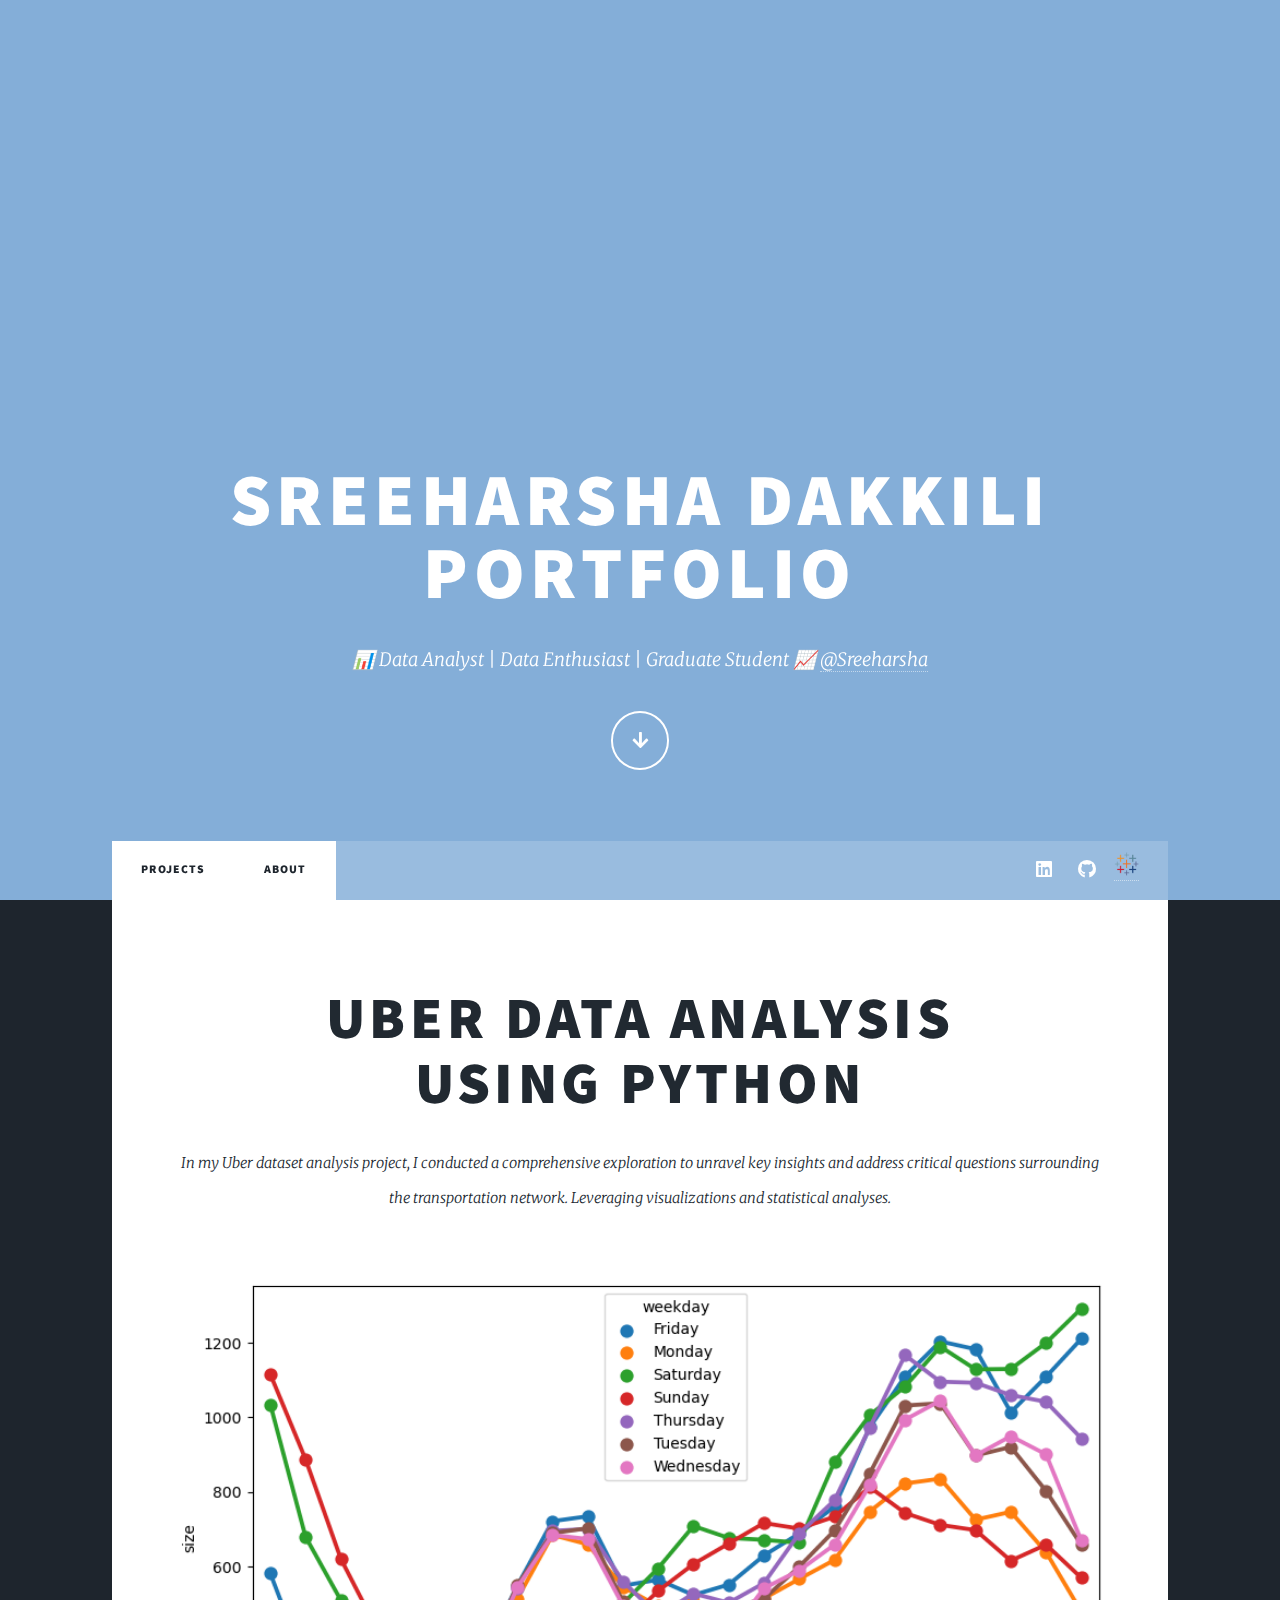
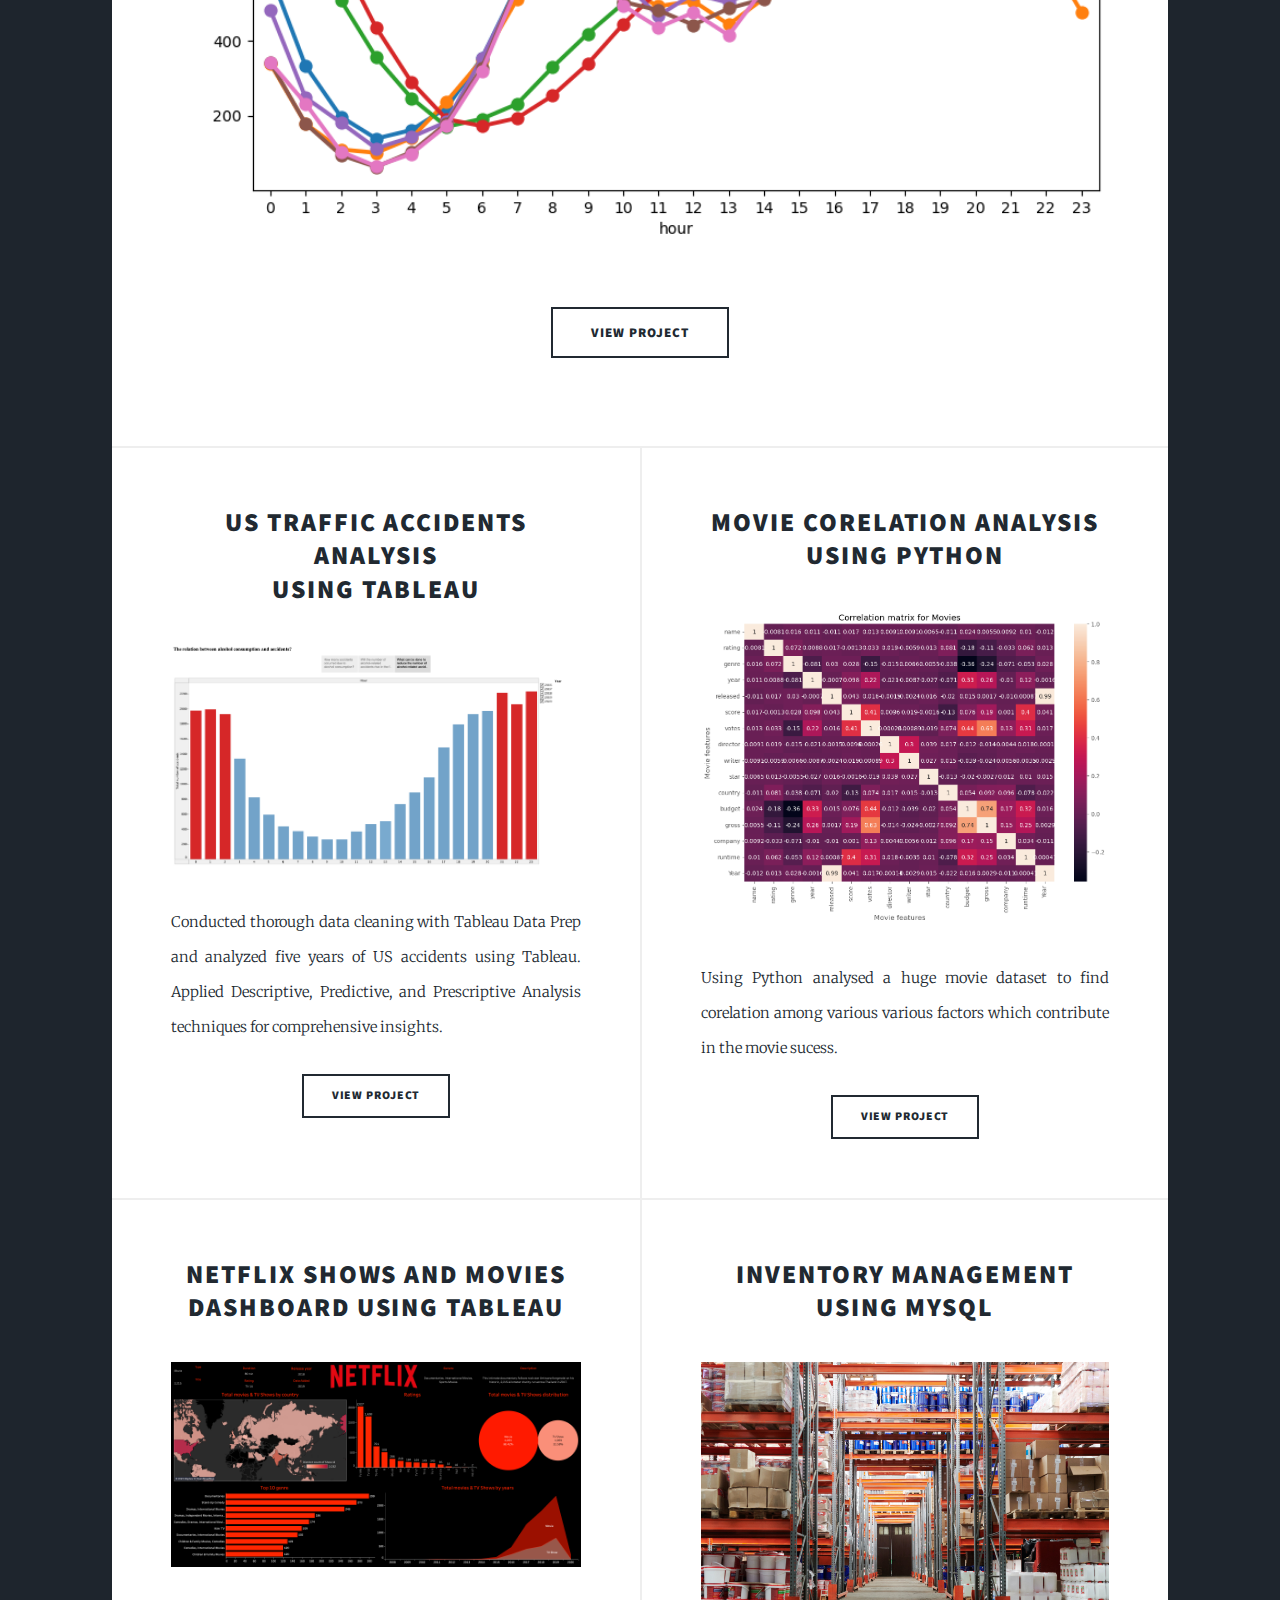
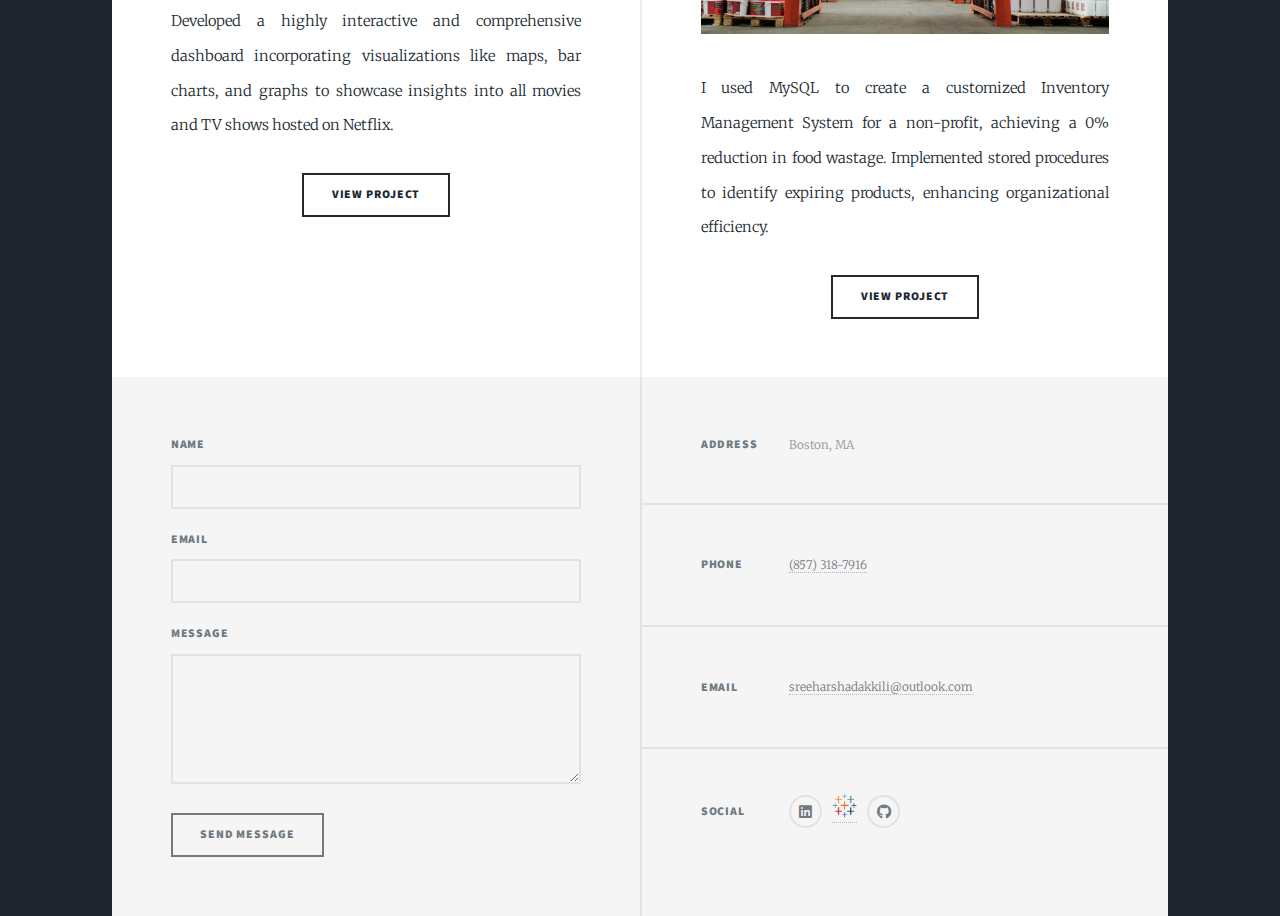
==== index.html @ df28fd1b "index.html" ====
<!DOCTYPE HTML>
<!--
	Massively by HTML5 UP
	html5up.net | @ajlkn
	Free for personal and commercial use under the CCA 3.0 license (html5up.net/license)
-->
<html>
	<head>
		<title>Sreeharsha's Portfolio</title>
		<meta charset="utf-8" />
		<meta name="viewport" content="width=device-width, initial-scale=1, user-scalable=no" />
		<link rel="stylesheet" href="assets/css/main.css" />
		<noscript><link rel="stylesheet" href="assets/css/noscript.css" /></noscript>
	</head>
	<body class="is-preload">

		<!-- Wrapper -->
			<div id="wrapper" class="fade-in" >

				<!-- Intro -->
					<div id="intro">
						<h1>Sreeharsha Dakkili<br />
						Portfolio</h1>
						<p>📊 Data Analyst | Data Enthusiast | Graduate Student 📈 <a href="https://www.linkedin.com/in/sreeharsha-dakkili-6abb77216/" target="_blank">@Sreeharsha</a> 
						
						<ul class="actions">
							<li><a href="#header" class="button icon solid solo fa-arrow-down scrolly">Continue</a></li>
						</ul>
					</div>

				<!-- Header -->
					<header id="header">
						<a href="index.html" class="logo">Sreeharsha</a>
					
					</header>

				<!-- Nav -->
					<nav id="nav">
						<ul class="links">
							<li class="active"><a href="index.html">Projects</a></li>
							<li class="active"><a href="about.html">About</a></li>
						</ul>
						<ul class="icons">
							<li>
								<a href="https://www.linkedin.com/in/sreeharsha-dakkili-6abb77216/" 
								   class="icon brands alt fa-linkedin" 
								   target="_blank">
									<span class="label">linkedin</span>
								</a>
							</li>
									<li><a href="https://github.com/sreeharshadakkili" class="icon brands alt fa-github"><span class="label">GitHub</span></a></li>
									<li>
										<a href="https://public.tableau.com/app/profile/sreeharsha.dakkili/vizzes" target="_blank">
										  <img src="images/TableauLogo.png" alt="Tableau" width="25">
										  <span class="label"></span>
										</a>
									  </li>
						
						</ul>
					</nav>

				<!-- Main -->
					<div id="main">

						<!-- Featured Post -->
							<article class="post featured">
								<header class="major">
								
									<h2><a href="https://github.com/sreeharshadakkili/Uber-Data-Analysis/tree/main" target="_blank">UBER DATA ANALYSIS<br />
									USING PYTHON</a></h2>
									<p>In my Uber dataset analysis project, I conducted a comprehensive exploration to unravel
										 key insights and address critical questions surrounding the transportation network. 
										 Leveraging visualizations and statistical analyses.</p>
								</header>
								<a href="https://github.com/sreeharshadakkili/Uber-Data-Analysis/tree/main" class="image main"><img src="images/Uber.png" alt="" /></a>
								<ul class="actions special">
									<li><a href="https://github.com/sreeharshadakkili/Uber-Data-Analysis/tree/main" class="button large">View Project</a></li>
								</ul>
							</article>

						<!-- Posts -->
							<section class="posts">
								<article>
									<header>
										
										<h2><a href="https://public.tableau.com/app/profile/sreeharsha.dakkili/viz/USTrafficAnalysisVisualizations/Story1" target="_blank">US Traffic Accidents Analysis<br />
										Using Tableau</a></h2>
									</header>
									<a href="https://public.tableau.com/app/profile/sreeharsha.dakkili/viz/USTrafficAnalysisVisualizations/Story1" class="image fit"><img src="images/Story 3 UST.png" alt="" /></a>
									<p>Conducted thorough data cleaning with Tableau Data Prep and analyzed five years of US accidents using Tableau. Applied Descriptive, Predictive, and Prescriptive Analysis techniques for comprehensive insights.</p>
									<ul class="actions special">
										<li><a href="https://public.tableau.com/app/profile/sreeharsha.dakkili/viz/USTrafficAnalysisVisualizations/Story1" class="button">View Project</a></li>
									</ul>
								</article>
								<article>
									<header>
										
										<h2><a href="https://github.com/sreeharshadakkili/Movie-Correlation-Project/tree/main" target="_blank">Movie Corelation Analysis<br />
										Using Python</a></h2>
									</header>
									<a href="https://github.com/sreeharshadakkili/Movie-Correlation-Project/tree/main" class="image fit"><img src="images/Movie .png" alt="" /></a>
									<p>Using Python analysed a huge movie dataset to find corelation among various various factors which contribute in the movie sucess.</p>
									<ul class="actions special">
										<li><a href="https://github.com/sreeharshadakkili/Movie-Correlation-Project/tree/main" target="_blank" class="button">View Project</a></li>
									</ul>
								</article>
								<article>
									<header>
										
										<h2><a href="https://public.tableau.com/app/profile/sreeharsha.dakkili/viz/NetflixMoviesTVShowsDashboard_17007528114030/Netflix" target="_blank">Netflix Shows and Movies<br />
											Dashboard using Tableau</a></h2>
									</header>
									<a href="https://public.tableau.com/app/profile/sreeharsha.dakkili/viz/NetflixMoviesTVShowsDashboard_17007528114030/Netflix" class="image fit"><img src="images/Netflix.png" alt="" /></a>
									<p>Developed a highly interactive and comprehensive dashboard incorporating visualizations like maps, bar charts, and graphs to showcase insights into all movies and TV shows hosted on Netflix.</p>
									<ul class="actions special">
										<li><a href="https://public.tableau.com/app/profile/sreeharsha.dakkili/viz/NetflixMoviesTVShowsDashboard_17007528114030/Netflix" class="button">View Project</a></li>
									</ul>
								</article>
								<article>
									<header>
									
										<h2><a href="https://github.com/sreeharshadakkili/Inventory-Management">Inventory Management<br />
										using MySQL</a></h2>
									</header>
									<a href="https://github.com/sreeharshadakkili/Inventory-Management" class="image fit"><img src="images/Inventory Managemnt.jpg" alt="" /></a>
									<p>I used MySQL to create a customized Inventory Management System for a non-profit, achieving a 0% reduction in food wastage. Implemented stored procedures to identify expiring products, enhancing organizational efficiency.</p>
									<ul class="actions special">
										<li><a href="https://github.com/sreeharshadakkili/Inventory-Management" class="button">View Project</a></li>
									</ul>
								</article>

								<!--
								<article>
									<header>
										<span class="date">April 11, 2017</span>
										<h2><a href="#">Odio magna<br />
										sed consectetur</a></h2>
									</header>
									<a href="#" class="image fit"><img src="images/pic06.jpg" alt="" /></a>
									<p>Donec eget ex magna. Interdum et malesuada fames ac ante ipsum primis in faucibus. Pellentesque venenatis dolor imperdiet dolor mattis sagittis magna etiam.</p>
									<ul class="actions special">
										<li><a href="#" class="button">Full Story</a></li>
									</ul>
								</article>
								<article>
									<header>
										<span class="date">April 7, 2017</span>
										<h2><a href="#">Augue lorem<br />
										primis vestibulum</a></h2>
									</header>
									<a href="#" class="image fit"><img src="images/pic07.jpg" alt="" /></a>
									<p>Donec eget ex magna. Interdum et malesuada fames ac ante ipsum primis in faucibus. Pellentesque venenatis dolor imperdiet dolor mattis sagittis magna etiam.</p>
									<ul class="actions special">
										<li><a href="#" class="button">Full Story</a></li>
									</ul>
								</article>
							</section> -->

						

					</div>

				<!-- Footer -->
					<footer id="footer">
						<section>
							<form method="post" action="#">
								<div class="fields">
									<div class="field">
										<label for="name">Name</label>
										<input type="text" name="name" id="name" />
									</div>
									<div class="field">
										<label for="email">Email</label>
										<input type="text" name="email" id="email" />
									</div>
									<div class="field">
										<label for="message">Message</label>
										<textarea name="message" id="message" rows="3"></textarea>
									</div>
								</div>
								<ul class="actions">
									<li><input type="submit" value="Send Message" /></li>
								</ul>
						</section>
						<section class="split contact">
							<section class="alt">
								<h3>Address</h3>
								<p>Boston, MA</p>
							</section>
							<section>
								<h3>Phone</h3>
								<p><a href="tel:+18573187916">(857) 318-7916</a></p>
							</section>
							<section>
								<h3>Email</h3>
								<p><a href="mailto:sreeharshadakkili@outlook.com">sreeharshadakkili@outlook.com</a></p>
							</section>
							<section>
								<h3>Social</h3>
								<ul class="icons alt">
									<li><a href="https://www.linkedin.com/in/sreeharsha-dakkili-6abb77216/" class="icon brands alt fa-linkedin" target="_blank"> <span class="label">linkesIn </span></a></li>

									<li>
										<a href="https://public.tableau.com/app/profile/sreeharsha.dakkili/vizzes" target="_blank">
										  <img src="images/TableauLogo.png" alt="Tableau" width="25">
										  <span class="label"></span>
										</a>
									  </li>
									  
									<li><a href="https://github.com/sreeharshadakkili" class="icon brands alt fa-github" target="_blank"><span class="label">GitHub</span></a></li>
								
								</ul>
							</section>
						</section>
					</footer>

				<!-- Copyright -->
					<!--<div id="copyright">
						<ul><li>&copy; Untitled</li><li>Design: <a href="https://html5up.net">HTML5 UP</a></li></ul>
					</div>-->

			</div>

		<!-- Scripts -->
			<script src="assets/js/jquery.min.js"></script>
			<script src="assets/js/jquery.scrollex.min.js"></script>
			<script src="assets/js/jquery.scrolly.min.js"></script>
			<script src="assets/js/browser.min.js"></script>
			<script src="assets/js/breakpoints.min.js"></script>
			<script src="assets/js/util.js"></script>
			<script src="assets/js/main.js"></script>

	</body>
</html>
---- assets/css/main.css ----
@import url(fontawesome-all.min.css);
@import url("https://fonts.googleapis.com/css?family=Merriweather:300,700,300italic,700italic|Source+Sans+Pro:900");

/*
	Massively by HTML5 UP
	html5up.net | @ajlkn
	Free for personal and commercial use under the CCA 3.0 license (html5up.net/license)
*/

html, body, div, span, applet, object,
iframe, h1, h2, h3, h4, h5, h6, p, blockquote,
pre, a, abbr, acronym, address, big, cite,
code, del, dfn, em, img, ins, kbd, q, s, samp,
small, strike, strong, sub, sup, tt, var, b,
u, i, center, dl, dt, dd, ol, ul, li, fieldset,
form, label, legend, table, caption, tbody,
tfoot, thead, tr, th, td, article, aside,
canvas, details, embed, figure, figcaption,
footer, header, hgroup, menu, nav, output, ruby,
section, summary, time, mark, audio, video {
	margin: 0;
	padding: 0;
	border: 0;
	font-size: 100%;
	font: inherit;
	vertical-align: baseline;}

article, aside, details, figcaption, figure,
footer, header, hgroup, menu, nav, section {
	display: block;}

body {
	line-height: 1;
}

ol, ul {
	list-style: none;
}

blockquote, q {
	quotes: none;
}

	blockquote:before, blockquote:after, q:before, q:after {
		content: '';
		content: none;
	}

table {
	border-collapse: collapse;
	border-spacing: 0;
}

body {
	-webkit-text-size-adjust: none;
}

mark {
	background-color: transparent;
	color: inherit;
}

input::-moz-focus-inner {
	border: 0;
	padding: 0;
}

input, select, textarea {
	-moz-appearance: none;
	-webkit-appearance: none;
	-ms-appearance: none;
	appearance: none;
}

/* Basic */

	@-ms-viewport {
		width: device-width;
	}

	body {
		-ms-overflow-style: scrollbar;
	}

	@media screen and (max-width: 480px) {

		html, body {
			min-width: 320px;
		}

	}

	html {
		box-sizing: border-box;
	}

	*, *:before, *:after {
		box-sizing: inherit;
	}

	body {
		background-color: #1e252d;
	}

		body.is-preload *, body.is-preload *:before, body.is-preload *:after {
			-moz-animation: none !important;
			-webkit-animation: none !important;
			-ms-animation: none !important;
			animation: none !important;
			-moz-transition: none !important;
			-webkit-transition: none !important;
			-ms-transition: none !important;
			transition: none !important;
		}

/* Type */

	html {
		font-size: 16pt;
	}

		@media screen and (max-width: 1680px) {

			html {
				font-size: 12pt;
			}

		}

		@media screen and (max-width: 1280px) {

			html {
				font-size: 11pt;
			}

		}

		@media screen and (max-width: 360px) {

			html {
				font-size: 10pt;
			}

		}

	body {
		color: #212931;
	}

	body, input, select, textarea {
		font-family: "Merriweather", Georgia, serif;
		font-weight: 300;
		font-size: 1rem;
		line-height: 2.375;
	}

	a {
		-moz-transition: color 0.2s ease-in-out, background-color 0.2s ease-in-out, border-color 0.2s ease-in-out, box-shadow 0.2s ease-in-out;
		-webkit-transition: color 0.2s ease-in-out, background-color 0.2s ease-in-out, border-color 0.2s ease-in-out, box-shadow 0.2s ease-in-out;
		-ms-transition: color 0.2s ease-in-out, background-color 0.2s ease-in-out, border-color 0.2s ease-in-out, box-shadow 0.2s ease-in-out;
		transition: color 0.2s ease-in-out, background-color 0.2s ease-in-out, border-color 0.2s ease-in-out, box-shadow 0.2s ease-in-out;
		border-bottom: dotted 1px;
		text-decoration: none;
	}

		a:hover {
			border-bottom-color: transparent;
		}

	strong, b {
		font-weight: 600;
	}

	em, i {
		font-style: italic;
	}

	p {
		text-align: justify;
		margin: 0 0 2rem 0;
	}

	h1, h2, h3, h4, h5, h6 {
		font-family: "Source Sans Pro", Helvetica, sans-serif;
		font-weight: 900;
		line-height: 1.5;
		letter-spacing: 0.075em;
		text-transform: uppercase;
		margin: 0 0 1rem 0;
	}

		h1 a, h2 a, h3 a, h4 a, h5 a, h6 a {
			border-bottom: 0;
			color: inherit;
			text-decoration: none;
		}

	h1 {
		font-size: 4rem;
		line-height: 1.1;
		margin: 0 0 2rem 0;
	}

	h2 {
		font-size: 1.75rem;
		line-height: 1.3;
		margin: 0 0 1.5rem 0;
	}

	h3 {
		font-size: 1.25rem;
		margin: 0 0 1.5rem 0;
	}

	h4 {
		font-size: 1rem;
	}

	h5 {
		font-size: 0.9rem;
	}

	h6 {
		font-size: 0.8rem;
	}

	sub {
		font-size: 0.8rem;
		position: relative;
		top: 0.5rem;
	}

	sup {
		font-size: 0.8rem;
		position: relative;
		top: -0.5rem;
	}

	blockquote {
		border-left: solid 4px;
		font-style: italic;
		margin: 0 0 2rem 0;
		padding: 0.5rem 0 0.5rem 2rem;
	}

	code {
		border: solid 2px;
		font-family: "Courier New", monospace;
		font-size: 0.9rem;
		margin: 0 0.25rem;
		padding: 0.25rem 0.65rem;
	}

	pre {
		-webkit-overflow-scrolling: touch;
		font-family: "Courier New", monospace;
		font-size: 0.9rem;
		margin: 0 0 2rem 0;
	}

		pre code {
			display: block;
			line-height: 1.75;
			padding: 1rem 1.5rem;
			overflow-x: auto;
		}

	hr {
		border: 0;
		border-bottom: solid 2px;
		margin: 3rem 0;
	}

		hr.major {
			margin: 5rem 0;
		}

	.align-left {
		text-align: left;
	}

	.align-center {
		text-align: center;
	}

	.align-right {
		text-align: right;
	}

	input, select, textarea {
		color: #212931;
	}

	a {
		color: #212931;
		border-bottom-color: rgba(33, 41, 49, 0.5);
	}

		a:hover {
			border-bottom-color: transparent;
			color: #18bfef !important;
		}

	strong, b {
		color: #212931;
	}

	h1, h2, h3, h4, h5, h6 {
		color: #212931;
	}

	blockquote {
		border-left-color: #eeeeee;
	}

	code {
		background: rgba(220, 220, 220, 0.25);
		border-color: #eeeeee;
	}

	hr {
		border-bottom-color: #eeeeee;
	}

/* Row */

	.row {
		display: flex;
		flex-wrap: wrap;
		box-sizing: border-box;
		align-items: stretch;
	}

		.row > * {
			box-sizing: border-box;
		}

		.row.gtr-uniform > * > :last-child {
			margin-bottom: 0;
		}

		.row.aln-left {
			justify-content: flex-start;
		}

		.row.aln-center {
			justify-content: center;
		}

		.row.aln-right {
			justify-content: flex-end;
		}

		.row.aln-top {
			align-items: flex-start;
		}

		.row.aln-middle {
			align-items: center;
		}

		.row.aln-bottom {
			align-items: flex-end;
		}

		.row > .imp {
			order: -1;
		}

		.row > .col-1 {
			width: 8.33333%;
		}

		.row > .off-1 {
			margin-left: 8.33333%;
		}

		.row > .col-2 {
			width: 16.66667%;
		}

		.row > .off-2 {
			margin-left: 16.66667%;
		}

		.row > .col-3 {
			width: 25%;
		}

		.row > .off-3 {
			margin-left: 25%;
		}

		.row > .col-4 {
			width: 33.33333%;
		}

		.row > .off-4 {
			margin-left: 33.33333%;
		}

		.row > .col-5 {
			width: 41.66667%;
		}

		.row > .off-5 {
			margin-left: 41.66667%;
		}

		.row > .col-6 {
			width: 50%;
		}

		.row > .off-6 {
			margin-left: 50%;
		}

		.row > .col-7 {
			width: 58.33333%;
		}

		.row > .off-7 {
			margin-left: 58.33333%;
		}

		.row > .col-8 {
			width: 66.66667%;
		}

		.row > .off-8 {
			margin-left: 66.66667%;
		}

		.row > .col-9 {
			width: 75%;
		}

		.row > .off-9 {
			margin-left: 75%;
		}

		.row > .col-10 {
			width: 83.33333%;
		}

		.row > .off-10 {
			margin-left: 83.33333%;
		}

		.row > .col-11 {
			width: 91.66667%;
		}

		.row > .off-11 {
			margin-left: 91.66667%;
		}

		.row > .col-12 {
			width: 100%;
		}

		.row > .off-12 {
			margin-left: 100%;
		}

		.row.gtr-0 {
			margin-top: 0;
			margin-left: 0rem;
		}

			.row.gtr-0 > * {
				padding: 0 0 0 0rem;
			}

			.row.gtr-0.gtr-uniform {
				margin-top: 0rem;
			}

				.row.gtr-0.gtr-uniform > * {
					padding-top: 0rem;
				}

		.row.gtr-25 {
			margin-top: 0;
			margin-left: -0.375rem;
		}

			.row.gtr-25 > * {
				padding: 0 0 0 0.375rem;
			}

			.row.gtr-25.gtr-uniform {
				margin-top: -0.375rem;
			}

				.row.gtr-25.gtr-uniform > * {
					padding-top: 0.375rem;
				}

		.row.gtr-50 {
			margin-top: 0;
			margin-left: -0.75rem;
		}

			.row.gtr-50 > * {
				padding: 0 0 0 0.75rem;
			}

			.row.gtr-50.gtr-uniform {
				margin-top: -0.75rem;
			}

				.row.gtr-50.gtr-uniform > * {
					padding-top: 0.75rem;
				}

		.row {
			margin-top: 0;
			margin-left: -1.5rem;
		}

			.row > * {
				padding: 0 0 0 1.5rem;
			}

			.row.gtr-uniform {
				margin-top: -1.5rem;
			}

				.row.gtr-uniform > * {
					padding-top: 1.5rem;
				}

		.row.gtr-150 {
			margin-top: 0;
			margin-left: -2.25rem;
		}

			.row.gtr-150 > * {
				padding: 0 0 0 2.25rem;
			}

			.row.gtr-150.gtr-uniform {
				margin-top: -2.25rem;
			}

				.row.gtr-150.gtr-uniform > * {
					padding-top: 2.25rem;
				}

		.row.gtr-200 {
			margin-top: 0;
			margin-left: -3rem;
		}

			.row.gtr-200 > * {
				padding: 0 0 0 3rem;
			}

			.row.gtr-200.gtr-uniform {
				margin-top: -3rem;
			}

				.row.gtr-200.gtr-uniform > * {
					padding-top: 3rem;
				}

		@media screen and (max-width: 1680px) {

			.row {
				display: flex;
				flex-wrap: wrap;
				box-sizing: border-box;
				align-items: stretch;
			}

				.row > * {
					box-sizing: border-box;
				}

				.row.gtr-uniform > * > :last-child {
					margin-bottom: 0;
				}

				.row.aln-left {
					justify-content: flex-start;
				}

				.row.aln-center {
					justify-content: center;
				}

				.row.aln-right {
					justify-content: flex-end;
				}

				.row.aln-top {
					align-items: flex-start;
				}

				.row.aln-middle {
					align-items: center;
				}

				.row.aln-bottom {
					align-items: flex-end;
				}

				.row > .imp-xlarge {
					order: -1;
				}

				.row > .col-1-xlarge {
					width: 8.33333%;
				}

				.row > .off-1-xlarge {
					margin-left: 8.33333%;
				}

				.row > .col-2-xlarge {
					width: 16.66667%;
				}

				.row > .off-2-xlarge {
					margin-left: 16.66667%;
				}

				.row > .col-3-xlarge {
					width: 25%;
				}

				.row > .off-3-xlarge {
					margin-left: 25%;
				}

				.row > .col-4-xlarge {
					width: 33.33333%;
				}

				.row > .off-4-xlarge {
					margin-left: 33.33333%;
				}

				.row > .col-5-xlarge {
					width: 41.66667%;
				}

				.row > .off-5-xlarge {
					margin-left: 41.66667%;
				}

				.row > .col-6-xlarge {
					width: 50%;
				}

				.row > .off-6-xlarge {
					margin-left: 50%;
				}

				.row > .col-7-xlarge {
					width: 58.33333%;
				}

				.row > .off-7-xlarge {
					margin-left: 58.33333%;
				}

				.row > .col-8-xlarge {
					width: 66.66667%;
				}

				.row > .off-8-xlarge {
					margin-left: 66.66667%;
				}

				.row > .col-9-xlarge {
					width: 75%;
				}

				.row > .off-9-xlarge {
					margin-left: 75%;
				}

				.row > .col-10-xlarge {
					width: 83.33333%;
				}

				.row > .off-10-xlarge {
					margin-left: 83.33333%;
				}

				.row > .col-11-xlarge {
					width: 91.66667%;
				}

				.row > .off-11-xlarge {
					margin-left: 91.66667%;
				}

				.row > .col-12-xlarge {
					width: 100%;
				}

				.row > .off-12-xlarge {
					margin-left: 100%;
				}

				.row.gtr-0 {
					margin-top: 0;
					margin-left: 0rem;
				}

					.row.gtr-0 > * {
						padding: 0 0 0 0rem;
					}

					.row.gtr-0.gtr-uniform {
						margin-top: 0rem;
					}

						.row.gtr-0.gtr-uniform > * {
							padding-top: 0rem;
						}

				.row.gtr-25 {
					margin-top: 0;
					margin-left: -0.375rem;
				}

					.row.gtr-25 > * {
						padding: 0 0 0 0.375rem;
					}

					.row.gtr-25.gtr-uniform {
						margin-top: -0.375rem;
					}

						.row.gtr-25.gtr-uniform > * {
							padding-top: 0.375rem;
						}

				.row.gtr-50 {
					margin-top: 0;
					margin-left: -0.75rem;
				}

					.row.gtr-50 > * {
						padding: 0 0 0 0.75rem;
					}

					.row.gtr-50.gtr-uniform {
						margin-top: -0.75rem;
					}

						.row.gtr-50.gtr-uniform > * {
							padding-top: 0.75rem;
						}

				.row {
					margin-top: 0;
					margin-left: -1.5rem;
				}

					.row > * {
						padding: 0 0 0 1.5rem;
					}

					.row.gtr-uniform {
						margin-top: -1.5rem;
					}

						.row.gtr-uniform > * {
							padding-top: 1.5rem;
						}

				.row.gtr-150 {
					margin-top: 0;
					margin-left: -2.25rem;
				}

					.row.gtr-150 > * {
						padding: 0 0 0 2.25rem;
					}

					.row.gtr-150.gtr-uniform {
						margin-top: -2.25rem;
					}

						.row.gtr-150.gtr-uniform > * {
							padding-top: 2.25rem;
						}

				.row.gtr-200 {
					margin-top: 0;
					margin-left: -3rem;
				}

					.row.gtr-200 > * {
						padding: 0 0 0 3rem;
					}

					.row.gtr-200.gtr-uniform {
						margin-top: -3rem;
					}

						.row.gtr-200.gtr-uniform > * {
							padding-top: 3rem;
						}

		}

		@media screen and (max-width: 1280px) {

			.row {
				display: flex;
				flex-wrap: wrap;
				box-sizing: border-box;
				align-items: stretch;
			}

				.row > * {
					box-sizing: border-box;
				}

				.row.gtr-uniform > * > :last-child {
					margin-bottom: 0;
				}

				.row.aln-left {
					justify-content: flex-start;
				}

				.row.aln-center {
					justify-content: center;
				}

				.row.aln-right {
					justify-content: flex-end;
				}

				.row.aln-top {
					align-items: flex-start;
				}

				.row.aln-middle {
					align-items: center;
				}

				.row.aln-bottom {
					align-items: flex-end;
				}

				.row > .imp-large {
					order: -1;
				}

				.row > .col-1-large {
					width: 8.33333%;
				}

				.row > .off-1-large {
					margin-left: 8.33333%;
				}

				.row > .col-2-large {
					width: 16.66667%;
				}

				.row > .off-2-large {
					margin-left: 16.66667%;
				}

				.row > .col-3-large {
					width: 25%;
				}

				.row > .off-3-large {
					margin-left: 25%;
				}

				.row > .col-4-large {
					width: 33.33333%;
				}

				.row > .off-4-large {
					margin-left: 33.33333%;
				}

				.row > .col-5-large {
					width: 41.66667%;
				}

				.row > .off-5-large {
					margin-left: 41.66667%;
				}

				.row > .col-6-large {
					width: 50%;
				}

				.row > .off-6-large {
					margin-left: 50%;
				}

				.row > .col-7-large {
					width: 58.33333%;
				}

				.row > .off-7-large {
					margin-left: 58.33333%;
				}

				.row > .col-8-large {
					width: 66.66667%;
				}

				.row > .off-8-large {
					margin-left: 66.66667%;
				}

				.row > .col-9-large {
					width: 75%;
				}

				.row > .off-9-large {
					margin-left: 75%;
				}

				.row > .col-10-large {
					width: 83.33333%;
				}

				.row > .off-10-large {
					margin-left: 83.33333%;
				}

				.row > .col-11-large {
					width: 91.66667%;
				}

				.row > .off-11-large {
					margin-left: 91.66667%;
				}

				.row > .col-12-large {
					width: 100%;
				}

				.row > .off-12-large {
					margin-left: 100%;
				}

				.row.gtr-0 {
					margin-top: 0;
					margin-left: 0rem;
				}

					.row.gtr-0 > * {
						padding: 0 0 0 0rem;
					}

					.row.gtr-0.gtr-uniform {
						margin-top: 0rem;
					}

						.row.gtr-0.gtr-uniform > * {
							padding-top: 0rem;
						}

				.row.gtr-25 {
					margin-top: 0;
					margin-left: -0.375rem;
				}

					.row.gtr-25 > * {
						padding: 0 0 0 0.375rem;
					}

					.row.gtr-25.gtr-uniform {
						margin-top: -0.375rem;
					}

						.row.gtr-25.gtr-uniform > * {
							padding-top: 0.375rem;
						}

				.row.gtr-50 {
					margin-top: 0;
					margin-left: -0.75rem;
				}

					.row.gtr-50 > * {
						padding: 0 0 0 0.75rem;
					}

					.row.gtr-50.gtr-uniform {
						margin-top: -0.75rem;
					}

						.row.gtr-50.gtr-uniform > * {
							padding-top: 0.75rem;
						}

				.row {
					margin-top: 0;
					margin-left: -1.5rem;
				}

					.row > * {
						padding: 0 0 0 1.5rem;
					}

					.row.gtr-uniform {
						margin-top: -1.5rem;
					}

						.row.gtr-uniform > * {
							padding-top: 1.5rem;
						}

				.row.gtr-150 {
					margin-top: 0;
					margin-left: -2.25rem;
				}

					.row.gtr-150 > * {
						padding: 0 0 0 2.25rem;
					}

					.row.gtr-150.gtr-uniform {
						margin-top: -2.25rem;
					}

						.row.gtr-150.gtr-uniform > * {
							padding-top: 2.25rem;
						}

				.row.gtr-200 {
					margin-top: 0;
					margin-left: -3rem;
				}

					.row.gtr-200 > * {
						padding: 0 0 0 3rem;
					}

					.row.gtr-200.gtr-uniform {
						margin-top: -3rem;
					}

						.row.gtr-200.gtr-uniform > * {
							padding-top: 3rem;
						}

		}

		@media screen and (max-width: 980px) {

			.row {
				display: flex;
				flex-wrap: wrap;
				box-sizing: border-box;
				align-items: stretch;
			}

				.row > * {
					box-sizing: border-box;
				}

				.row.gtr-uniform > * > :last-child {
					margin-bottom: 0;
				}

				.row.aln-left {
					justify-content: flex-start;
				}

				.row.aln-center {
					justify-content: center;
				}

				.row.aln-right {
					justify-content: flex-end;
				}

				.row.aln-top {
					align-items: flex-start;
				}

				.row.aln-middle {
					align-items: center;
				}

				.row.aln-bottom {
					align-items: flex-end;
				}

				.row > .imp-medium {
					order: -1;
				}

				.row > .col-1-medium {
					width: 8.33333%;
				}

				.row > .off-1-medium {
					margin-left: 8.33333%;
				}

				.row > .col-2-medium {
					width: 16.66667%;
				}

				.row > .off-2-medium {
					margin-left: 16.66667%;
				}

				.row > .col-3-medium {
					width: 25%;
				}

				.row > .off-3-medium {
					margin-left: 25%;
				}

				.row > .col-4-medium {
					width: 33.33333%;
				}

				.row > .off-4-medium {
					margin-left: 33.33333%;
				}

				.row > .col-5-medium {
					width: 41.66667%;
				}

				.row > .off-5-medium {
					margin-left: 41.66667%;
				}

				.row > .col-6-medium {
					width: 50%;
				}

				.row > .off-6-medium {
					margin-left: 50%;
				}

				.row > .col-7-medium {
					width: 58.33333%;
				}

				.row > .off-7-medium {
					margin-left: 58.33333%;
				}

				.row > .col-8-medium {
					width: 66.66667%;
				}

				.row > .off-8-medium {
					margin-left: 66.66667%;
				}

				.row > .col-9-medium {
					width: 75%;
				}

				.row > .off-9-medium {
					margin-left: 75%;
				}

				.row > .col-10-medium {
					width: 83.33333%;
				}

				.row > .off-10-medium {
					margin-left: 83.33333%;
				}

				.row > .col-11-medium {
					width: 91.66667%;
				}

				.row > .off-11-medium {
					margin-left: 91.66667%;
				}

				.row > .col-12-medium {
					width: 100%;
				}

				.row > .off-12-medium {
					margin-left: 100%;
				}

				.row.gtr-0 {
					margin-top: 0;
					margin-left: 0rem;
				}

					.row.gtr-0 > * {
						padding: 0 0 0 0rem;
					}

					.row.gtr-0.gtr-uniform {
						margin-top: 0rem;
					}

						.row.gtr-0.gtr-uniform > * {
							padding-top: 0rem;
						}

				.row.gtr-25 {
					margin-top: 0;
					margin-left: -0.375rem;
				}

					.row.gtr-25 > * {
						padding: 0 0 0 0.375rem;
					}

					.row.gtr-25.gtr-uniform {
						margin-top: -0.375rem;
					}

						.row.gtr-25.gtr-uniform > * {
							padding-top: 0.375rem;
						}

				.row.gtr-50 {
					margin-top: 0;
					margin-left: -0.75rem;
				}

					.row.gtr-50 > * {
						padding: 0 0 0 0.75rem;
					}

					.row.gtr-50.gtr-uniform {
						margin-top: -0.75rem;
					}

						.row.gtr-50.gtr-uniform > * {
							padding-top: 0.75rem;
						}

				.row {
					margin-top: 0;
					margin-left: -1.5rem;
				}

					.row > * {
						padding: 0 0 0 1.5rem;
					}

					.row.gtr-uniform {
						margin-top: -1.5rem;
					}

						.row.gtr-uniform > * {
							padding-top: 1.5rem;
						}

				.row.gtr-150 {
					margin-top: 0;
					margin-left: -2.25rem;
				}

					.row.gtr-150 > * {
						padding: 0 0 0 2.25rem;
					}

					.row.gtr-150.gtr-uniform {
						margin-top: -2.25rem;
					}

						.row.gtr-150.gtr-uniform > * {
							padding-top: 2.25rem;
						}

				.row.gtr-200 {
					margin-top: 0;
					margin-left: -3rem;
				}

					.row.gtr-200 > * {
						padding: 0 0 0 3rem;
					}

					.row.gtr-200.gtr-uniform {
						margin-top: -3rem;
					}

						.row.gtr-200.gtr-uniform > * {
							padding-top: 3rem;
						}

		}

		@media screen and (max-width: 736px) {

			.row {
				display: flex;
				flex-wrap: wrap;
				box-sizing: border-box;
				align-items: stretch;
			}

				.row > * {
					box-sizing: border-box;
				}

				.row.gtr-uniform > * > :last-child {
					margin-bottom: 0;
				}

				.row.aln-left {
					justify-content: flex-start;
				}

				.row.aln-center {
					justify-content: center;
				}

				.row.aln-right {
					justify-content: flex-end;
				}

				.row.aln-top {
					align-items: flex-start;
				}

				.row.aln-middle {
					align-items: center;
				}

				.row.aln-bottom {
					align-items: flex-end;
				}

				.row > .imp-small {
					order: -1;
				}

				.row > .col-1-small {
					width: 8.33333%;
				}

				.row > .off-1-small {
					margin-left: 8.33333%;
				}

				.row > .col-2-small {
					width: 16.66667%;
				}

				.row > .off-2-small {
					margin-left: 16.66667%;
				}

				.row > .col-3-small {
					width: 25%;
				}

				.row > .off-3-small {
					margin-left: 25%;
				}

				.row > .col-4-small {
					width: 33.33333%;
				}

				.row > .off-4-small {
					margin-left: 33.33333%;
				}

				.row > .col-5-small {
					width: 41.66667%;
				}

				.row > .off-5-small {
					margin-left: 41.66667%;
				}

				.row > .col-6-small {
					width: 50%;
				}

				.row > .off-6-small {
					margin-left: 50%;
				}

				.row > .col-7-small {
					width: 58.33333%;
				}

				.row > .off-7-small {
					margin-left: 58.33333%;
				}

				.row > .col-8-small {
					width: 66.66667%;
				}

				.row > .off-8-small {
					margin-left: 66.66667%;
				}

				.row > .col-9-small {
					width: 75%;
				}

				.row > .off-9-small {
					margin-left: 75%;
				}

				.row > .col-10-small {
					width: 83.33333%;
				}

				.row > .off-10-small {
					margin-left: 83.33333%;
				}

				.row > .col-11-small {
					width: 91.66667%;
				}

				.row > .off-11-small {
					margin-left: 91.66667%;
				}

				.row > .col-12-small {
					width: 100%;
				}

				.row > .off-12-small {
					margin-left: 100%;
				}

				.row.gtr-0 {
					margin-top: 0;
					margin-left: 0rem;
				}

					.row.gtr-0 > * {
						padding: 0 0 0 0rem;
					}

					.row.gtr-0.gtr-uniform {
						margin-top: 0rem;
					}

						.row.gtr-0.gtr-uniform > * {
							padding-top: 0rem;
						}

				.row.gtr-25 {
					margin-top: 0;
					margin-left: -0.375rem;
				}

					.row.gtr-25 > * {
						padding: 0 0 0 0.375rem;
					}

					.row.gtr-25.gtr-uniform {
						margin-top: -0.375rem;
					}

						.row.gtr-25.gtr-uniform > * {
							padding-top: 0.375rem;
						}

				.row.gtr-50 {
					margin-top: 0;
					margin-left: -0.75rem;
				}

					.row.gtr-50 > * {
						padding: 0 0 0 0.75rem;
					}

					.row.gtr-50.gtr-uniform {
						margin-top: -0.75rem;
					}

						.row.gtr-50.gtr-uniform > * {
							padding-top: 0.75rem;
						}

				.row {
					margin-top: 0;
					margin-left: -1.5rem;
				}

					.row > * {
						padding: 0 0 0 1.5rem;
					}

					.row.gtr-uniform {
						margin-top: -1.5rem;
					}

						.row.gtr-uniform > * {
							padding-top: 1.5rem;
						}

				.row.gtr-150 {
					margin-top: 0;
					margin-left: -2.25rem;
				}

					.row.gtr-150 > * {
						padding: 0 0 0 2.25rem;
					}

					.row.gtr-150.gtr-uniform {
						margin-top: -2.25rem;
					}

						.row.gtr-150.gtr-uniform > * {
							padding-top: 2.25rem;
						}

				.row.gtr-200 {
					margin-top: 0;
					margin-left: -3rem;
				}

					.row.gtr-200 > * {
						padding: 0 0 0 3rem;
					}

					.row.gtr-200.gtr-uniform {
						margin-top: -3rem;
					}

						.row.gtr-200.gtr-uniform > * {
							padding-top: 3rem;
						}

		}

		@media screen and (max-width: 480px) {

			.row {
				display: flex;
				flex-wrap: wrap;
				box-sizing: border-box;
				align-items: stretch;
			}

				.row > * {
					box-sizing: border-box;
				}

				.row.gtr-uniform > * > :last-child {
					margin-bottom: 0;
				}

				.row.aln-left {
					justify-content: flex-start;
				}

				.row.aln-center {
					justify-content: center;
				}

				.row.aln-right {
					justify-content: flex-end;
				}

				.row.aln-top {
					align-items: flex-start;
				}

				.row.aln-middle {
					align-items: center;
				}

				.row.aln-bottom {
					align-items: flex-end;
				}

				.row > .imp-xsmall {
					order: -1;
				}

				.row > .col-1-xsmall {
					width: 8.33333%;
				}

				.row > .off-1-xsmall {
					margin-left: 8.33333%;
				}

				.row > .col-2-xsmall {
					width: 16.66667%;
				}

				.row > .off-2-xsmall {
					margin-left: 16.66667%;
				}

				.row > .col-3-xsmall {
					width: 25%;
				}

				.row > .off-3-xsmall {
					margin-left: 25%;
				}

				.row > .col-4-xsmall {
					width: 33.33333%;
				}

				.row > .off-4-xsmall {
					margin-left: 33.33333%;
				}

				.row > .col-5-xsmall {
					width: 41.66667%;
				}

				.row > .off-5-xsmall {
					margin-left: 41.66667%;
				}

				.row > .col-6-xsmall {
					width: 50%;
				}

				.row > .off-6-xsmall {
					margin-left: 50%;
				}

				.row > .col-7-xsmall {
					width: 58.33333%;
				}

				.row > .off-7-xsmall {
					margin-left: 58.33333%;
				}

				.row > .col-8-xsmall {
					width: 66.66667%;
				}

				.row > .off-8-xsmall {
					margin-left: 66.66667%;
				}

				.row > .col-9-xsmall {
					width: 75%;
				}

				.row > .off-9-xsmall {
					margin-left: 75%;
				}

				.row > .col-10-xsmall {
					width: 83.33333%;
				}

				.row > .off-10-xsmall {
					margin-left: 83.33333%;
				}

				.row > .col-11-xsmall {
					width: 91.66667%;
				}

				.row > .off-11-xsmall {
					margin-left: 91.66667%;
				}

				.row > .col-12-xsmall {
					width: 100%;
				}

				.row > .off-12-xsmall {
					margin-left: 100%;
				}

				.row.gtr-0 {
					margin-top: 0;
					margin-left: 0rem;
				}

					.row.gtr-0 > * {
						padding: 0 0 0 0rem;
					}

					.row.gtr-0.gtr-uniform {
						margin-top: 0rem;
					}

						.row.gtr-0.gtr-uniform > * {
							padding-top: 0rem;
						}

				.row.gtr-25 {
					margin-top: 0;
					margin-left: -0.375rem;
				}

					.row.gtr-25 > * {
						padding: 0 0 0 0.375rem;
					}

					.row.gtr-25.gtr-uniform {
						margin-top: -0.375rem;
					}

						.row.gtr-25.gtr-uniform > * {
							padding-top: 0.375rem;
						}

				.row.gtr-50 {
					margin-top: 0;
					margin-left: -0.75rem;
				}

					.row.gtr-50 > * {
						padding: 0 0 0 0.75rem;
					}

					.row.gtr-50.gtr-uniform {
						margin-top: -0.75rem;
					}

						.row.gtr-50.gtr-uniform > * {
							padding-top: 0.75rem;
						}

				.row {
					margin-top: 0;
					margin-left: -1.5rem;
				}

					.row > * {
						padding: 0 0 0 1.5rem;
					}

					.row.gtr-uniform {
						margin-top: -1.5rem;
					}

						.row.gtr-uniform > * {
							padding-top: 1.5rem;
						}

				.row.gtr-150 {
					margin-top: 0;
					margin-left: -2.25rem;
				}

					.row.gtr-150 > * {
						padding: 0 0 0 2.25rem;
					}

					.row.gtr-150.gtr-uniform {
						margin-top: -2.25rem;
					}

						.row.gtr-150.gtr-uniform > * {
							padding-top: 2.25rem;
						}

				.row.gtr-200 {
					margin-top: 0;
					margin-left: -3rem;
				}

					.row.gtr-200 > * {
						padding: 0 0 0 3rem;
					}

					.row.gtr-200.gtr-uniform {
						margin-top: -3rem;
					}

						.row.gtr-200.gtr-uniform > * {
							padding-top: 3rem;
						}

		}

		@media screen and (max-width: 360px) {

			.row {
				display: flex;
				flex-wrap: wrap;
				box-sizing: border-box;
				align-items: stretch;
			}

				.row > * {
					box-sizing: border-box;
				}

				.row.gtr-uniform > * > :last-child {
					margin-bottom: 0;
				}

				.row.aln-left {
					justify-content: flex-start;
				}

				.row.aln-center {
					justify-content: center;
				}

				.row.aln-right {
					justify-content: flex-end;
				}

				.row.aln-top {
					align-items: flex-start;
				}

				.row.aln-middle {
					align-items: center;
				}

				.row.aln-bottom {
					align-items: flex-end;
				}

				.row > .imp-xxsmall {
					order: -1;
				}

				.row > .col-1-xxsmall {
					width: 8.33333%;
				}

				.row > .off-1-xxsmall {
					margin-left: 8.33333%;
				}

				.row > .col-2-xxsmall {
					width: 16.66667%;
				}

				.row > .off-2-xxsmall {
					margin-left: 16.66667%;
				}

				.row > .col-3-xxsmall {
					width: 25%;
				}

				.row > .off-3-xxsmall {
					margin-left: 25%;
				}

				.row > .col-4-xxsmall {
					width: 33.33333%;
				}

				.row > .off-4-xxsmall {
					margin-left: 33.33333%;
				}

				.row > .col-5-xxsmall {
					width: 41.66667%;
				}

				.row > .off-5-xxsmall {
					margin-left: 41.66667%;
				}

				.row > .col-6-xxsmall {
					width: 50%;
				}

				.row > .off-6-xxsmall {
					margin-left: 50%;
				}

				.row > .col-7-xxsmall {
					width: 58.33333%;
				}

				.row > .off-7-xxsmall {
					margin-left: 58.33333%;
				}

				.row > .col-8-xxsmall {
					width: 66.66667%;
				}

				.row > .off-8-xxsmall {
					margin-left: 66.66667%;
				}

				.row > .col-9-xxsmall {
					width: 75%;
				}

				.row > .off-9-xxsmall {
					margin-left: 75%;
				}

				.row > .col-10-xxsmall {
					width: 83.33333%;
				}

				.row > .off-10-xxsmall {
					margin-left: 83.33333%;
				}

				.row > .col-11-xxsmall {
					width: 91.66667%;
				}

				.row > .off-11-xxsmall {
					margin-left: 91.66667%;
				}

				.row > .col-12-xxsmall {
					width: 100%;
				}

				.row > .off-12-xxsmall {
					margin-left: 100%;
				}

				.row.gtr-0 {
					margin-top: 0;
					margin-left: 0rem;
				}

					.row.gtr-0 > * {
						padding: 0 0 0 0rem;
					}

					.row.gtr-0.gtr-uniform {
						margin-top: 0rem;
					}

						.row.gtr-0.gtr-uniform > * {
							padding-top: 0rem;
						}

				.row.gtr-25 {
					margin-top: 0;
					margin-left: -0.375rem;
				}

					.row.gtr-25 > * {
						padding: 0 0 0 0.375rem;
					}

					.row.gtr-25.gtr-uniform {
						margin-top: -0.375rem;
					}

						.row.gtr-25.gtr-uniform > * {
							padding-top: 0.375rem;
						}

				.row.gtr-50 {
					margin-top: 0;
					margin-left: -0.75rem;
				}

					.row.gtr-50 > * {
						padding: 0 0 0 0.75rem;
					}

					.row.gtr-50.gtr-uniform {
						margin-top: -0.75rem;
					}

						.row.gtr-50.gtr-uniform > * {
							padding-top: 0.75rem;
						}

				.row {
					margin-top: 0;
					margin-left: -1.5rem;
				}

					.row > * {
						padding: 0 0 0 1.5rem;
					}

					.row.gtr-uniform {
						margin-top: -1.5rem;
					}

						.row.gtr-uniform > * {
							padding-top: 1.5rem;
						}

				.row.gtr-150 {
					margin-top: 0;
					margin-left: -2.25rem;
				}

					.row.gtr-150 > * {
						padding: 0 0 0 2.25rem;
					}

					.row.gtr-150.gtr-uniform {
						margin-top: -2.25rem;
					}

						.row.gtr-150.gtr-uniform > * {
							padding-top: 2.25rem;
						}

				.row.gtr-200 {
					margin-top: 0;
					margin-left: -3rem;
				}

					.row.gtr-200 > * {
						padding: 0 0 0 3rem;
					}

					.row.gtr-200.gtr-uniform {
						margin-top: -3rem;
					}

						.row.gtr-200.gtr-uniform > * {
							padding-top: 3rem;
						}

		}

/* Box */

	.box {
		border: solid 2px;
		margin-bottom: 2rem;
		padding: 1.5rem;
	}

		.box > :last-child,
		.box > :last-child > :last-child,
		.box > :last-child > :last-child > :last-child {
			margin-bottom: 0;
		}

		.box.alt {
			border: 0;
			border-radius: 0;
			padding: 0;
		}

	.box {
		border-color: #eeeeee;
	}

/* Button */

	input[type="submit"],
	input[type="reset"],
	input[type="button"],
	button,
	.button {
		-moz-appearance: none;
		-webkit-appearance: none;
		-ms-appearance: none;
		appearance: none;
		-moz-transition: background-color 0.2s ease-in-out, box-shadow 0.2s ease-in-out, color 0.2s ease-in-out;
		-webkit-transition: background-color 0.2s ease-in-out, box-shadow 0.2s ease-in-out, color 0.2s ease-in-out;
		-ms-transition: background-color 0.2s ease-in-out, box-shadow 0.2s ease-in-out, color 0.2s ease-in-out;
		transition: background-color 0.2s ease-in-out, box-shadow 0.2s ease-in-out, color 0.2s ease-in-out;
		border: 0;
		border-radius: 0;
		cursor: pointer;
		display: inline-block;
		font-family: "Source Sans Pro", Helvetica, sans-serif;
		font-size: 0.8rem;
		font-weight: 900;
		letter-spacing: 0.075em;
		height: 3rem;
		line-height: 3rem;
		padding: 0 2rem;
		text-align: center;
		text-decoration: none;
		text-transform: uppercase;
		white-space: nowrap;
	}

		input[type="submit"].icon:before,
		input[type="reset"].icon:before,
		input[type="button"].icon:before,
		button.icon:before,
		.button.icon:before {
			margin-right: 0.5rem;
		}

		input[type="submit"].icon.solo,
		input[type="reset"].icon.solo,
		input[type="button"].icon.solo,
		button.icon.solo,
		.button.icon.solo {
			position: relative;
			width: 4rem;
			height: 4rem;
			line-height: 4rem;
			border-radius: 4rem;
			text-indent: 4rem;
			overflow: hidden;
			padding: 0;
			white-space: nowrap;
		}

			input[type="submit"].icon.solo:before,
			input[type="reset"].icon.solo:before,
			input[type="button"].icon.solo:before,
			button.icon.solo:before,
			.button.icon.solo:before {
				position: absolute;
				display: block;
				top: 0;
				left: 0;
				width: inherit;
				height: inherit;
				line-height: inherit;
				font-size: 1.25rem;
				margin-right: 0;
				text-align: center;
				text-indent: 0;
			}

		input[type="submit"].fit,
		input[type="reset"].fit,
		input[type="button"].fit,
		button.fit,
		.button.fit {
			width: 100%;
		}

		input[type="submit"].small,
		input[type="reset"].small,
		input[type="button"].small,
		button.small,
		.button.small {
			font-size: 0.7rem;
			height: 2.5rem;
			line-height: 2.5rem;
			padding: 0 1.5rem;
		}

		input[type="submit"].large,
		input[type="reset"].large,
		input[type="button"].large,
		button.large,
		.button.large {
			font-size: 0.9rem;
			height: 3.5rem;
			line-height: 3.5rem;
			padding: 0 2.75rem;
		}

		@media screen and (max-width: 980px) {

			input[type="submit"],
			input[type="reset"],
			input[type="button"],
			button,
			.button {
				font-size: 0.9rem;
				height: 3.25rem;
				line-height: 3.25rem;
			}

				input[type="submit"].large,
				input[type="reset"].large,
				input[type="button"].large,
				button.large,
				.button.large {
					font-size: 1rem;
					height: 3.75rem;
					line-height: 3.75rem;
				}

		}

		input[type="submit"].disabled, input[type="submit"]:disabled,
		input[type="reset"].disabled,
		input[type="reset"]:disabled,
		input[type="button"].disabled,
		input[type="button"]:disabled,
		button.disabled,
		button:disabled,
		.button.disabled,
		.button:disabled {
			pointer-events: none;
			opacity: 0.25;
		}

	input[type="submit"],
	input[type="reset"],
	input[type="button"],
	button,
	.button {
		background-color: transparent;
		box-shadow: inset 0 0 0 2px #212931;
		color: #212931 !important;
	}

		input[type="submit"]:hover,
		input[type="reset"]:hover,
		input[type="button"]:hover,
		button:hover,
		.button:hover {
			box-shadow: inset 0 0 0 2px #18bfef;
			color: #18bfef !important;
		}

		input[type="submit"].primary,
		input[type="reset"].primary,
		input[type="button"].primary,
		button.primary,
		.button.primary {
			background-color: #212931;
			box-shadow: none;
			color: #ffffff !important;
		}

			input[type="submit"].primary:hover,
			input[type="reset"].primary:hover,
			input[type="button"].primary:hover,
			button.primary:hover,
			.button.primary:hover {
				background-color: #18bfef;
			}

/* Form */

	form {
		margin: 0 0 2rem 0;
	}

		form > :last-child {
			margin-bottom: 0;
		}

		form > .fields {
			display: -moz-flex;
			display: -webkit-flex;
			display: -ms-flex;
			display: flex;
			-moz-flex-wrap: wrap;
			-webkit-flex-wrap: wrap;
			-ms-flex-wrap: wrap;
			flex-wrap: wrap;
			width: calc(100% + 3rem);
			margin: -1.5rem 0 2rem -1.5rem;
		}

			form > .fields > .field {
				-moz-flex-grow: 0;
				-webkit-flex-grow: 0;
				-ms-flex-grow: 0;
				flex-grow: 0;
				-moz-flex-shrink: 0;
				-webkit-flex-shrink: 0;
				-ms-flex-shrink: 0;
				flex-shrink: 0;
				padding: 1.5rem 0 0 1.5rem;
				width: calc(100% - 1.5rem);
			}

				form > .fields > .field.half {
					width: calc(50% - 0.75rem);
				}

				form > .fields > .field.third {
					width: calc(100%/3 - 0.5rem);
				}

				form > .fields > .field.quarter {
					width: calc(25% - 0.375rem);
				}

		@media screen and (max-width: 480px) {

			form > .fields {
				width: calc(100% + 3rem);
				margin: -1.5rem 0 2rem -1.5rem;
			}

				form > .fields > .field {
					padding: 1.5rem 0 0 1.5rem;
					width: calc(100% - 1.5rem);
				}

					form > .fields > .field.half {
						width: calc(100% - 1.5rem);
					}

					form > .fields > .field.third {
						width: calc(100% - 1.5rem);
					}

					form > .fields > .field.quarter {
						width: calc(100% - 1.5rem);
					}

		}

	label {
		display: block;
		font-family: "Source Sans Pro", Helvetica, sans-serif;
		font-weight: 900;
		line-height: 1.5;
		letter-spacing: 0.075em;
		font-size: 0.8rem;
		text-transform: uppercase;
		margin: 0 0 0.75rem 0;
	}

		@media screen and (max-width: 980px) {

			label {
				font-size: 0.9rem;
			}

		}

	input[type="text"],
	input[type="password"],
	input[type="email"],
	select,
	textarea {
		-moz-appearance: none;
		-webkit-appearance: none;
		-ms-appearance: none;
		appearance: none;
		background: transparent;
		border-radius: 0;
		border: solid 2px;
		color: inherit;
		display: block;
		outline: 0;
		padding: 0 1rem;
		text-decoration: none;
		width: 100%;
	}

		input[type="text"]:invalid,
		input[type="password"]:invalid,
		input[type="email"]:invalid,
		select:invalid,
		textarea:invalid {
			box-shadow: none;
		}

	select {
		background-size: 1.25rem;
		background-repeat: no-repeat;
		background-position: calc(100% - 1rem) center;
		height: 3rem;
		padding-right: 3rem;
		text-overflow: ellipsis;
	}

		select:focus::-ms-value {
			background-color: transparent;
		}

		select::-ms-expand {
			display: none;
		}

	input[type="text"],
	input[type="password"],
	input[type="email"],
	select {
		height: 3rem;
	}

	textarea {
		padding: 0.75rem 1rem;
	}

	input[type="checkbox"],
	input[type="radio"] {
		-moz-appearance: none;
		-webkit-appearance: none;
		-ms-appearance: none;
		appearance: none;
		display: block;
		float: left;
		margin-right: -2rem;
		opacity: 0;
		width: 1rem;
		z-index: -1;
	}

		input[type="checkbox"] + label,
		input[type="radio"] + label {
			text-decoration: none;
			cursor: pointer;
			display: inline-block;
			font-size: 1rem;
			letter-spacing: 0;
			font-family: "Merriweather", Georgia, serif;
			text-transform: none;
			font-weight: 300;
			padding-left: 2.8rem;
			padding-right: 1rem;
			position: relative;
		}

			input[type="checkbox"] + label:before,
			input[type="radio"] + label:before {
				-moz-osx-font-smoothing: grayscale;
				-webkit-font-smoothing: antialiased;
				display: inline-block;
				font-style: normal;
				font-variant: normal;
				text-rendering: auto;
				line-height: 1;
				text-transform: none !important;
				font-family: 'Font Awesome 5 Free';
				font-weight: 900;
			}

			input[type="checkbox"] + label:before,
			input[type="radio"] + label:before {
				border-radius: 0;
				border: solid 2px;
				content: '';
				display: inline-block;
				font-size: 0.8rem;
				height: 1.8rem;
				left: 0;
				line-height: 1.65rem;
				position: absolute;
				text-align: center;
				top: -0.125rem;
				width: 1.8rem;
			}

		input[type="checkbox"]:checked + label:before,
		input[type="radio"]:checked + label:before {
			content: '\f00c';
		}

	input[type="checkbox"] + label:before {
		border-radius: 0;
	}

	input[type="radio"] + label:before {
		border-radius: 100%;
	}

	::-webkit-input-placeholder {
		opacity: 1.0;
	}

	:-moz-placeholder {
		opacity: 1.0;
	}

	::-moz-placeholder {
		opacity: 1.0;
	}

	:-ms-input-placeholder {
		opacity: 1.0;
	}

	label {
		color: #212931;
	}

	input[type="text"],
	input[type="password"],
	input[type="email"],
	select,
	textarea {
		border-color: #eeeeee;
	}

		input[type="text"]:focus,
		input[type="password"]:focus,
		input[type="email"]:focus,
		select:focus,
		textarea:focus {
			border-color: #18bfef;
		}

	select {
		background-image: url("data:image/svg+xml;charset=utf8,%3Csvg xmlns='http://www.w3.org/2000/svg' width='40' height='40' preserveAspectRatio='none' viewBox='0 0 40 40'%3E%3Cpath d='M9.4,12.3l10.4,10.4l10.4-10.4c0.2-0.2,0.5-0.4,0.9-0.4c0.3,0,0.6,0.1,0.9,0.4l3.3,3.3c0.2,0.2,0.4,0.5,0.4,0.9 c0,0.4-0.1,0.6-0.4,0.9L20.7,31.9c-0.2,0.2-0.5,0.4-0.9,0.4c-0.3,0-0.6-0.1-0.9-0.4L4.3,17.3c-0.2-0.2-0.4-0.5-0.4-0.9 c0-0.4,0.1-0.6,0.4-0.9l3.3-3.3c0.2-0.2,0.5-0.4,0.9-0.4S9.1,12.1,9.4,12.3z' fill='%23eeeeee' /%3E%3C/svg%3E");
	}

		select option {
			background-color: #ffffff;
			color: #212931;
		}

	.select-wrapper:before {
		color: #eeeeee;
	}

	input[type="checkbox"] + label,
	input[type="radio"] + label {
		color: #212931;
	}

		input[type="checkbox"] + label:before,
		input[type="radio"] + label:before {
			border-color: #eeeeee;
		}

	input[type="checkbox"]:checked + label:before,
	input[type="radio"]:checked + label:before {
		background-color: #212931;
		border-color: #212931;
		color: #ffffff;
	}

	input[type="checkbox"]:focus + label:before,
	input[type="radio"]:focus + label:before {
		border-color: #18bfef;
	}

	::-webkit-input-placeholder {
		color: #909498 !important;
	}

	:-moz-placeholder {
		color: #909498 !important;
	}

	::-moz-placeholder {
		color: #909498 !important;
	}

	:-ms-input-placeholder {
		color: #909498 !important;
	}

	.formerize-placeholder {
		color: #909498 !important;
	}

/* Icon */

	.icon {
		text-decoration: none;
		border-bottom: none;
		position: relative;
	}

		.icon:before {
			-moz-osx-font-smoothing: grayscale;
			-webkit-font-smoothing: antialiased;
			display: inline-block;
			font-style: normal;
			font-variant: normal;
			text-rendering: auto;
			line-height: 1;
			text-transform: none !important;
			font-family: 'Font Awesome 5 Free';
			font-weight: 400;
		}

		.icon > .label {
			display: none;
		}

		.icon:before {
			line-height: inherit;
		}

		.icon.solid:before {
			font-weight: 900;
		}

		.icon.brands:before {
			font-family: 'Font Awesome 5 Brands';
		}

/* Image */

	.image {
		border: 0;
		display: inline-block;
		position: relative;
	}

		.image img {
			display: block;
		}

		.image.left, .image.right {
			max-width: 40%;
		}

			.image.left img, .image.right img {
				width: 100%;
			}

		.image.left {
			float: left;
			margin: 0 2rem 2rem 0;
			top: 0.75rem;
		}

		.image.right {
			float: right;
			margin: 0 0 2rem 2rem;
			top: 0.75rem;
		}

		.image.fit {
			display: block;
			margin: 2.5rem 0;
			width: 100%;
		}

			.image.fit:first-child {
				margin-top: 0;
			}

			.image.fit img {
				width: 100%;
			}

		.image.main {
			display: block;
			margin: 4rem 0;
			width: 100%;
		}

			.image.main:first-child {
				margin-top: 0;
			}

			.image.main img {
				width: 100%;
			}

		@media screen and (max-width: 736px) {

			.image.fit {
				margin: 2rem 0;
			}

			.image.main {
				margin: 2rem 0;
			}

		}

	a.image {
		overflow: hidden;
	}

		a.image img {
			-moz-transition: -moz-transform 0.2s ease-out;
			-webkit-transition: -webkit-transform 0.2s ease-out;
			-ms-transition: -ms-transform 0.2s ease-out;
			transition: transform 0.2s ease-out;
		}

		a.image:hover img {
			-moz-transform: scale(1.05);
			-webkit-transform: scale(1.05);
			-ms-transform: scale(1.05);
			transform: scale(1.05);
		}

/* Actions */

	ul.actions {
		display: -moz-flex;
		display: -webkit-flex;
		display: -ms-flex;
		display: flex;
		cursor: default;
		list-style: none;
		margin-left: -1rem;
		padding-left: 0;
	}

		ul.actions li {
			padding: 0 0 0 1rem;
			vertical-align: middle;
		}

		ul.actions.special {
			-moz-justify-content: center;
			-webkit-justify-content: center;
			-ms-justify-content: center;
			justify-content: center;
			width: 100%;
			margin-left: 0;
		}

			ul.actions.special li:first-child {
				padding-left: 0;
			}

		ul.actions.stacked {
			-moz-flex-direction: column;
			-webkit-flex-direction: column;
			-ms-flex-direction: column;
			flex-direction: column;
			margin-left: 0;
		}

			ul.actions.stacked li {
				padding: 1.3rem 0 0 0;
			}

				ul.actions.stacked li:first-child {
					padding-top: 0;
				}

		ul.actions.fit {
			width: calc(100% + 1rem);
		}

			ul.actions.fit li {
				-moz-flex-grow: 1;
				-webkit-flex-grow: 1;
				-ms-flex-grow: 1;
				flex-grow: 1;
				-moz-flex-shrink: 1;
				-webkit-flex-shrink: 1;
				-ms-flex-shrink: 1;
				flex-shrink: 1;
				width: 100%;
			}

				ul.actions.fit li > * {
					width: 100%;
				}

			ul.actions.fit.stacked {
				width: 100%;
			}

		@media screen and (max-width: 480px) {

			ul.actions:not(.fixed) {
				-moz-flex-direction: column;
				-webkit-flex-direction: column;
				-ms-flex-direction: column;
				flex-direction: column;
				margin-left: 0;
				width: 100% !important;
			}

				ul.actions:not(.fixed) li {
					-moz-flex-grow: 1;
					-webkit-flex-grow: 1;
					-ms-flex-grow: 1;
					flex-grow: 1;
					-moz-flex-shrink: 1;
					-webkit-flex-shrink: 1;
					-ms-flex-shrink: 1;
					flex-shrink: 1;
					padding: 1rem 0 0 0;
					text-align: center;
					width: 100%;
				}

					ul.actions:not(.fixed) li > * {
						width: 100%;
					}

					ul.actions:not(.fixed) li:first-child {
						padding-top: 0;
					}

					ul.actions:not(.fixed) li input[type="submit"],
					ul.actions:not(.fixed) li input[type="reset"],
					ul.actions:not(.fixed) li input[type="button"],
					ul.actions:not(.fixed) li button,
					ul.actions:not(.fixed) li .button {
						width: 100%;
					}

						ul.actions:not(.fixed) li input[type="submit"].icon:before,
						ul.actions:not(.fixed) li input[type="reset"].icon:before,
						ul.actions:not(.fixed) li input[type="button"].icon:before,
						ul.actions:not(.fixed) li button.icon:before,
						ul.actions:not(.fixed) li .button.icon:before {
							margin-left: -0.5rem;
						}

		}

/* Icons */

	ul.icons {
		cursor: default;
		list-style: none;
		padding-left: 0;
	}

		ul.icons li {
			display: inline-block;
			padding: 0 0.5rem 0 0;
			vertical-align: middle;
		}

			ul.icons li:last-child {
				padding-right: 0;
			}

			ul.icons li .icon:before {
				width: 2.25rem;
				height: 2.25rem;
				line-height: 2.25rem;
				display: inline-block;
				text-align: center;
				border-radius: 100%;
				font-size: 1.25rem;
			}

		ul.icons.alt li .icon:before {
			-moz-transition: color 0.2s ease-in-out, background-color 0.2s ease-in-out, border-color 0.2s ease-in-out, box-shadow 0.2s ease-in-out;
			-webkit-transition: color 0.2s ease-in-out, background-color 0.2s ease-in-out, border-color 0.2s ease-in-out, box-shadow 0.2s ease-in-out;
			-ms-transition: color 0.2s ease-in-out, background-color 0.2s ease-in-out, border-color 0.2s ease-in-out, box-shadow 0.2s ease-in-out;
			transition: color 0.2s ease-in-out, background-color 0.2s ease-in-out, border-color 0.2s ease-in-out, box-shadow 0.2s ease-in-out;
			font-size: 1rem;
		}

/* List */

	ol {
		list-style: decimal;
		margin: 0 0 2rem 0;
		padding-left: 1.25rem;
	}

		ol li {
			padding-left: 0.25rem;
		}

	ul {
		list-style: disc;
		margin: 0 0 2rem 0;
		padding-left: 1rem;
	}

		ul li {
			padding-left: 0.5rem;
		}

		ul.divided {
			list-style: none;
			padding-left: 0;
		}

			ul.divided li {
				border-top: solid 1px;
				padding: 0.5rem 0;
			}

				ul.divided li:first-child {
					border-top: 0;
					padding-top: 0;
				}

	dl {
		margin: 0 0 2rem 0;
	}

		dl dt {
			display: block;
			font-weight: 600;
			margin: 0 0 1rem 0;
		}

		dl dd {
			margin-left: 2rem;
		}

	ul.divided li {
		border-top-color: #eeeeee;
	}

	ul.icons li a.icon:hover:before {
		color: #18bfef;
	}

	ul.icons.alt li .icon:before {
		box-shadow: inset 0 0 0 2px #eeeeee;
	}

	ul.icons.alt li a.icon:hover:before {
		box-shadow: inset 0 0 0 2px #18bfef;
	}

/* Section/Article */

	section.special, article.special {
		text-align: center;
	}

	header {
		cursor: default;
	}

		header > .date {
			display: block;
			font-size: 0.8rem;
			height: 1;
			margin: 0 0 1rem 0;
			position: relative;
		}

		header > p {
			font-style: italic;
		}

		header > h1 + p {
			font-size: 1.1rem;
			margin-top: -0.5rem;
			line-height: 2;
		}

		header > h2 + p {
			font-size: 1rem;
			margin-top: -0.75rem;
		}

		header > h3 + p {
			font-size: 0.9rem;
			margin-top: -0.75rem;
		}

		header > h4 + p {
			font-size: 0.8rem;
			margin-top: -0.75rem;
		}

		header.major {
			margin: 0 0 4rem 0;
			text-align: center;
		}

			header.major > :last-child {
				margin-bottom: 0;
			}

			header.major > p {
				margin-top: 0;
				text-align: center;
			}

			header.major > .date {
				font-size: 1rem;
				margin: 0 0 4rem 0;
			}

				header.major > .date:before, header.major > .date:after {
					content: '';
					display: block;
					position: absolute;
					top: 50%;
					width: calc(50% - 6rem);
					border-top: solid 2px;
				}

				header.major > .date:before {
					left: 0;
				}

				header.major > .date:after {
					right: 0;
				}

		@media screen and (max-width: 980px) {

			header br {
				display: none;
			}

		}

		@media screen and (max-width: 736px) {

			header.major {
				margin: 0 0 2rem 0;
			}

		}

	header.major .date:before, header.major .date:after {
		border-top-color: #eeeeee;
	}

/* Table */

	.table-wrapper {
		-webkit-overflow-scrolling: touch;
		overflow-x: auto;
	}

	table {
		margin: 0 0 2rem 0;
		width: 100%;
	}

		table tbody tr {
			border: solid 1px;
			border-left: 0;
			border-right: 0;
		}

		table td {
			padding: 0.75rem 0.75rem;
		}

		table th {
			font-family: "Source Sans Pro", Helvetica, sans-serif;
			font-size: 0.8rem;
			font-weight: 900;
			letter-spacing: 0.075em;
			line-height: 1.5;
			padding: 0 0.75rem 0.75rem 0.75rem;
			text-align: left;
			text-transform: uppercase;
		}

			@media screen and (max-width: 980px) {

				table th {
					font-size: 0.9rem;
				}

			}

		table thead {
			border-bottom: solid 2px;
		}

		table tfoot {
			border-top: solid 2px;
		}

		table.alt {
			border-collapse: separate;
		}

			table.alt tbody tr td {
				border: solid 1px;
				border-left-width: 0;
				border-top-width: 0;
			}

				table.alt tbody tr td:first-child {
					border-left-width: 1px;
				}

			table.alt tbody tr:first-child td {
				border-top-width: 1px;
			}

			table.alt thead {
				border-bottom: 0;
			}

			table.alt tfoot {
				border-top: 0;
			}

	table tbody tr {
		border-color: #eeeeee;
	}

		table tbody tr:nth-child(2n + 1) {
			background-color: rgba(220, 220, 220, 0.25);
		}

	table th {
		color: #212931;
	}

	table thead {
		border-bottom-color: #eeeeee;
	}

	table tfoot {
		border-top-color: #eeeeee;
	}

	table.alt tbody tr td {
		border-color: #eeeeee;
	}

/* Pagination */

	.pagination {
		display: -moz-inline-flex;
		display: -webkit-inline-flex;
		display: -ms-inline-flex;
		display: inline-flex;
		-moz-user-select: none;
		-webkit-user-select: none;
		-ms-user-select: none;
		user-select: none;
		cursor: default;
		list-style: none;
		margin: 0 0 2rem 2px;
		padding: 0;
	}

		.pagination a, .pagination span {
			-moz-transition: background-color 0.2s ease-in-out, border-color 0.2s ease-in-out, box-shadow 0.2s ease-in-out, color 0.2s ease-in-out;
			-webkit-transition: background-color 0.2s ease-in-out, border-color 0.2s ease-in-out, box-shadow 0.2s ease-in-out, color 0.2s ease-in-out;
			-ms-transition: background-color 0.2s ease-in-out, border-color 0.2s ease-in-out, box-shadow 0.2s ease-in-out, color 0.2s ease-in-out;
			transition: background-color 0.2s ease-in-out, border-color 0.2s ease-in-out, box-shadow 0.2s ease-in-out, color 0.2s ease-in-out;
			border: solid 2px;
			display: inline-block;
			font-family: "Source Sans Pro", Helvetica, sans-serif;
			font-size: 0.8rem;
			font-weight: 900;
			height: 3rem;
			letter-spacing: 0.075em;
			line-height: calc(3rem - 4px);
			margin-left: -2px;
			min-width: 3rem;
			position: relative;
			text-align: center;
			text-decoration: none;
			text-transform: uppercase;
		}

		.pagination .next, .pagination .previous {
			text-decoration: none;
			padding: 0 1.75rem;
		}

			.pagination .next:before, .pagination .previous:before {
				-moz-osx-font-smoothing: grayscale;
				-webkit-font-smoothing: antialiased;
				display: inline-block;
				font-style: normal;
				font-variant: normal;
				text-rendering: auto;
				line-height: 1;
				text-transform: none !important;
				font-family: 'Font Awesome 5 Free';
				font-weight: 900;
			}

			.pagination .next:before, .pagination .previous:before {
				display: inline-block;
				color: inherit !important;
				line-height: inherit;
			}

		.pagination .previous:before {
			content: '\f104';
			margin-right: 0.9375em;
		}

		.pagination .next:before {
			content: '\f105';
			float: right;
			margin-left: 0.9375em;
		}

		@media screen and (max-width: 980px) {

			.pagination a, .pagination span {
				font-size: 0.9rem;
			}

		}

		@media screen and (max-width: 480px) {

			.pagination .page, .pagination .extra {
				display: none;
			}

		}

	.pagination a, .pagination span {
		border-color: #eeeeee;
	}

	.pagination a {
		color: #212931 !important;
	}

		.pagination a:hover {
			color: #18bfef !important;
			border-color: #18bfef;
			z-index: 1;
		}

			.pagination a:hover + a,
			.pagination a:hover + span {
				border-left-color: #18bfef;
			}

		.pagination a.active {
			background-color: #eeeeee;
		}

	.pagination span {
		color: #eeeeee;
	}

/* Wrapper */

	#wrapper {
		-moz-transition: opacity 0.5s ease;
		-webkit-transition: opacity 0.5s ease;
		-ms-transition: opacity 0.5s ease;
		transition: opacity 0.5s ease;
		position: relative;
		z-index: 1;
		overflow: hidden;
	}

		#wrapper > .bg {
			position: absolute;
			top: 0;
			left: 0;
			width: 100%;
			height: 100%;
			background-color: #84aed8;
			/*background-image: url("../../images/overlay.png"), linear-gradient(0deg, rgba(0, 0, 0, 0.1), rgba(0, 0, 0, 0.1)), url("../../images/bg.jpg"); */
			background-size: auto,								auto,														100% auto;
			background-position: center,								center,														top center;
			background-repeat: repeat,								no-repeat,													no-repeat;
			background-attachment: scroll,								scroll,														scroll;
			z-index: -1;
		}

			#wrapper > .bg.fixed {
				position: fixed;
				width: 100vw;
				height: 100vh;
			}

		#wrapper.fade-in:before {
			pointer-events: none;
			-moz-transition: opacity 1s ease-in-out;
			-webkit-transition: opacity 1s ease-in-out;
			-ms-transition: opacity 1s ease-in-out;
			transition: opacity 1s ease-in-out;
			-moz-transition-delay: 0.75s;
			-webkit-transition-delay: 0.75s;
			-ms-transition-delay: 0.75s;
			transition-delay: 0.75s;
			background: #1e252d;
			content: '';
			display: block;
			height: 100%;
			left: 0;
			opacity: 0;
			position: fixed;
			top: 0;
			width: 100%;
		}

		body.is-preload #wrapper.fade-in:before {
			opacity: 1;
		}

		@media screen and (orientation: portrait) {

			#wrapper > .bg {
				background-size: auto,								auto,														auto 175%;
			}

		}

/* Intro */

	#intro {
		color: #ffffff;
		padding: 8rem 4rem 6rem 4rem ;
		-moz-align-items: center;
		-webkit-align-items: center;
		-ms-align-items: center;
		align-items: center;
		display: -moz-flex;
		display: -webkit-flex;
		display: -ms-flex;
		display: flex;
		-moz-flex-direction: column;
		-webkit-flex-direction: column;
		-ms-flex-direction: column;
		flex-direction: column;
		-moz-justify-content: -moz-flex-end;
		-webkit-justify-content: -webkit-flex-end;
		-ms-justify-content: -ms-flex-end;
		justify-content: flex-end;
		-moz-transition: opacity 1s ease, -moz-transform 1s ease;
		-webkit-transition: opacity 1s ease, -webkit-transform 1s ease;
		-ms-transition: opacity 1s ease, -ms-transform 1s ease;
		transition: opacity 1s ease, transform 1s ease;
		position: relative;
		cursor: default;
		text-align: center;
		z-index: 1;
		min-height: 100vh;
	}

		#intro input, #intro select, #intro textarea {
			color: #ffffff;
		}

		#intro a {
			color: #ffffff;
			border-bottom-color: rgba(255, 255, 255, 0.5);
		}

			#intro a:hover {
				border-bottom-color: transparent;
				color: #18bfef !important;
			}

		#intro strong, #intro b {
			color: #ffffff;
		}

		#intro h1, #intro h2, #intro h3, #intro h4, #intro h5, #intro h6 {
			color: #ffffff;
		}

		#intro blockquote {
			border-left-color: #ffffff;
		}

		#intro code {
			background: rgba(255, 255, 255, 0.075);
			border-color: #ffffff;
		}

		#intro hr {
			border-bottom-color: #ffffff;
		}

		#intro input[type="submit"],
		#intro input[type="reset"],
		#intro input[type="button"],
		#intro button,
		#intro .button {
			background-color: transparent;
			box-shadow: inset 0 0 0 2px #ffffff;
			color: #ffffff !important;
		}

			#intro input[type="submit"]:hover,
			#intro input[type="reset"]:hover,
			#intro input[type="button"]:hover,
			#intro button:hover,
			#intro .button:hover {
				box-shadow: inset 0 0 0 2px #18bfef;
				color: #18bfef !important;
			}

			#intro input[type="submit"].primary,
			#intro input[type="reset"].primary,
			#intro input[type="button"].primary,
			#intro button.primary,
			#intro .button.primary {
				background-color: #ffffff;
				box-shadow: none;
				color: #1e252d !important;
			}

				#intro input[type="submit"].primary:hover,
				#intro input[type="reset"].primary:hover,
				#intro input[type="button"].primary:hover,
				#intro button.primary:hover,
				#intro .button.primary:hover {
					background-color: #18bfef;
				}

		#intro h1 {
			font-size: 5rem;
			line-height: 1;
		}

		#intro p {
			font-size: 1.25rem;
			font-style: italic;
			margin-top: -0.25rem;
			text-align: center;
		}

		#intro + #header {
			margin-top: -20rem;
		}

			#intro + #header .logo {
				-moz-transform: translateY(2rem);
				-webkit-transform: translateY(2rem);
				-ms-transform: translateY(2rem);
				transform: translateY(2rem);
				opacity: 0;
				visibility: hidden;
			}

		#intro.hidden {
			pointer-events: none;
			-moz-transform: translateY(2rem);
			-webkit-transform: translateY(2rem);
			-ms-transform: translateY(2rem);
			transform: translateY(2rem);
			-moz-transition: opacity 0.5s ease, -moz-transform 0.5s ease, visibility 0.5s;
			-webkit-transition: opacity 0.5s ease, -webkit-transform 0.5s ease, visibility 0.5s;
			-ms-transition: opacity 0.5s ease, -ms-transform 0.5s ease, visibility 0.5s;
			transition: opacity 0.5s ease, transform 0.5s ease, visibility 0.5s;
			opacity: 0;
			visibility: hidden;
		}

			#intro.hidden + #header .logo {
				-moz-transform: translateY(0);
				-webkit-transform: translateY(0);
				-ms-transform: translateY(0);
				transform: translateY(0);
				opacity: 1;
				visibility: visible;
			}

		body.is-preload #intro {
			-moz-transform: translateY(2rem);
			-webkit-transform: translateY(2rem);
			-ms-transform: translateY(2rem);
			transform: translateY(2rem);
			opacity: 0;
		}

			body.is-preload #intro:not(.hidden) + #header + #nav {
				-moz-transform: translateY(4rem);
				-webkit-transform: translateY(4rem);
				-ms-transform: translateY(4rem);
				transform: translateY(4rem);
				opacity: 0;
			}

		@media screen and (max-width: 980px) {

			#intro {
				padding: 4rem 4rem 2rem 4rem ;
				min-height: 90vh;
			}

				#intro p br {
					display: none;
				}

				#intro + #header {
					margin-top: -14rem;
				}

		}

		@media screen and (max-width: 736px) {

			#intro {
				padding: 3rem 2rem 1rem 2rem ;
				min-height: 80vh;
			}

				#intro h1 {
					font-size: 3.25rem;
					line-height: 1.1;
					margin-bottom: 1rem;
				}

				#intro p {
					font-size: 1rem;
					margin-top: 0rem;
				}

				#intro .actions {
					display: none;
				}

		}

/* Header */

	#header {
		color: #ffffff;
		-moz-align-items: center;
		-webkit-align-items: center;
		-ms-align-items: center;
		align-items: center;
		display: -moz-flex;
		display: -webkit-flex;
		display: -ms-flex;
		display: flex;
		-moz-flex-direction: column;
		-webkit-flex-direction: column;
		-ms-flex-direction: column;
		flex-direction: column;
		-moz-justify-content: -moz-flex-end;
		-webkit-justify-content: -webkit-flex-end;
		-ms-justify-content: -ms-flex-end;
		justify-content: flex-end;
		pointer-events: none;
		-moz-user-select: none;
		-webkit-user-select: none;
		-ms-user-select: none;
		user-select: none;
		height: 20rem;
		padding-bottom: 8rem;
		position: relative;
		text-align: center;
		z-index: 2;
	}

		#header input, #header select, #header textarea {
			color: #ffffff;
		}

		#header a {
			color: #ffffff;
			border-bottom-color: rgba(255, 255, 255, 0.5);
		}

			#header a:hover {
				border-bottom-color: transparent;
				color: #18bfef !important;
			}

		#header strong, #header b {
			color: #ffffff;
		}

		#header h1, #header h2, #header h3, #header h4, #header h5, #header h6 {
			color: #ffffff;
		}

		#header blockquote {
			border-left-color: #ffffff;
		}

		#header code {
			background: rgba(255, 255, 255, 0.075);
			border-color: #ffffff;
		}

		#header hr {
			border-bottom-color: #ffffff;
		}

		#header .logo {
			-moz-transition: border-color 0.2s ease-in-out, color 0.2s ease-in-out, opacity 0.5s ease, -moz-transform 0.5s ease, visibility 0.5s;
			-webkit-transition: border-color 0.2s ease-in-out, color 0.2s ease-in-out, opacity 0.5s ease, -webkit-transform 0.5s ease, visibility 0.5s;
			-ms-transition: border-color 0.2s ease-in-out, color 0.2s ease-in-out, opacity 0.5s ease, -ms-transform 0.5s ease, visibility 0.5s;
			transition: border-color 0.2s ease-in-out, color 0.2s ease-in-out, opacity 0.5s ease, transform 0.5s ease, visibility 0.5s;
			pointer-events: auto;
			border-style: solid;
			border-color: #ffffff;
			border-width: 5px !important;
			font-family: "Source Sans Pro", Helvetica, sans-serif;
			font-size: 2.25rem;
			font-weight: 900;
			letter-spacing: 0.075em;
			line-height: 1;
			padding: 1rem 1.75rem;
			text-transform: uppercase;
			visibility: visible;
		}

			#header .logo:hover {
				border-color: #18bfef !important;
				color: #18bfef !important;
			}

		@media screen and (max-width: 980px) {

			#header {
				height: 14rem;
				padding-bottom: 4rem;
			}

		}

		@media screen and (max-width: 736px) {

			#header {
				padding-bottom: 3rem;
			}

				#header .logo {
					font-size: 1.75rem;
					border-width: 3px !important;
				}

		}

/* Nav */

	#nav {
		color: #ffffff;
		display: -moz-flex;
		display: -webkit-flex;
		display: -ms-flex;
		display: flex;
		-moz-transition: -moz-transform 1s ease, opacity 1s ease;
		-webkit-transition: -webkit-transform 1s ease, opacity 1s ease;
		-ms-transition: -ms-transform 1s ease, opacity 1s ease;
		transition: transform 1s ease, opacity 1s ease;
		background: rgba(255, 255, 255, 0.175);
		height: 4rem;
		line-height: 4rem;
		margin: -4rem auto 0 auto;
		overflow: hidden;
		padding: 0 2rem 0 0;
		position: relative;
		width: calc(100% - 4rem);
		max-width: 72rem;
		z-index: 2;
	}

		#nav ul.divided li {
			border-top-color: #ffffff;
		}

		#nav ul.icons li a.icon:hover:before {
			color: #18bfef;
		}

		#nav ul.icons.alt li .icon:before {
			box-shadow: inset 0 0 0 2px #ffffff;
		}

		#nav ul.icons.alt li a.icon:hover:before {
			box-shadow: inset 0 0 0 2px #18bfef;
		}

		#nav input, #nav select, #nav textarea {
			color: #ffffff;
		}

		#nav a {
			color: #ffffff;
			border-bottom-color: rgba(255, 255, 255, 0.5);
		}

			#nav a:hover {
				border-bottom-color: transparent;
				color: #18bfef !important;
			}

		#nav strong, #nav b {
			color: #ffffff;
		}

		#nav h1, #nav h2, #nav h3, #nav h4, #nav h5, #nav h6 {
			color: #ffffff;
		}

		#nav blockquote {
			border-left-color: #ffffff;
		}

		#nav code {
			background: rgba(255, 255, 255, 0.075);
			border-color: #ffffff;
		}

		#nav hr {
			border-bottom-color: #ffffff;
		}

		#nav ul.links {
			display: -moz-flex;
			display: -webkit-flex;
			display: -ms-flex;
			display: flex;
			-moz-flex-grow: 1;
			-webkit-flex-grow: 1;
			-ms-flex-grow: 1;
			flex-grow: 1;
			-moz-flex-shrink: 1;
			-webkit-flex-shrink: 1;
			-ms-flex-shrink: 1;
			flex-shrink: 1;
			font-family: "Source Sans Pro", Helvetica, sans-serif;
			font-weight: 900;
			letter-spacing: 0.075em;
			list-style: none;
			margin-bottom: 0;
			padding-left: 0;
			text-transform: uppercase;
		}

			#nav ul.links li {
				display: block;
				padding-left: 0;
			}

				#nav ul.links li a {
					-moz-transition: background-color 0.2s ease-in-out, color 0.2s ease-in-out;
					-webkit-transition: background-color 0.2s ease-in-out, color 0.2s ease-in-out;
					-ms-transition: background-color 0.2s ease-in-out, color 0.2s ease-in-out;
					transition: background-color 0.2s ease-in-out, color 0.2s ease-in-out;
					display: block;
					font-size: 0.8rem;
					outline: none;
					padding: 0 2rem;
				}

					#nav ul.links li a:hover {
						color: inherit !important;
						background-color: rgba(255, 255, 255, 0.1);
					}

				#nav ul.links li.active {
					background-color: #ffffff;
				}

					#nav ul.links li.active a {
						color: #1e252d;
					}

						#nav ul.links li.active a:hover {
							color: #18bfef !important;
						}

		#nav ul.icons {
			-moz-flex-grow: 0;
			-webkit-flex-grow: 0;
			-ms-flex-grow: 0;
			flex-grow: 0;
			-moz-flex-shrink: 0;
			-webkit-flex-shrink: 0;
			-ms-flex-shrink: 0;
			flex-shrink: 0;
			margin-bottom: 0;
		}

		@media screen and (max-width: 980px) {

			#nav {
				display: none;
			}

		}

/* Main */

	#main {
		background-color: #ffffff;
		position: relative;
		margin: 0 auto;
		width: calc(100% - 4rem);
		max-width: 72rem;
		z-index: 2;
	}

		#main > * {
			padding: 4rem 4rem 2rem 4rem ;
			border-top: solid 2px #eeeeee;
			margin: 0;
		}

			#main > *:first-child {
				border-top: 0;
			}

		#main > footer {
			text-align: center;
		}

		#main > .post {
			padding: 8rem 8rem 6rem 8rem ;
		}

			#main > .post header.major > .date {
				margin-top: -2rem;
			}

			#main > .post header.major > h1, #main > .post header.major h2 {
				font-size: 4rem;
				line-height: 1.1;
				margin: 0 0 2rem 0;
			}

			#main > .post.featured {
				text-align: center;
			}

			@media screen and (max-width: 1280px) {

				#main > .post {
					padding: 6rem 4rem 4rem 4rem ;
				}

			}

			@media screen and (max-width: 736px) {

				#main > .post {
					padding: 4rem 2rem 2rem 2rem ;
				}

					#main > .post header.major > .date {
						margin-top: -1rem;
						margin-bottom: 2rem;
					}

					#main > .post header.major > h1, #main > .post header.major h2 {
						font-size: 2.5rem;
						line-height: 1.2;
						margin: 0 0 1.5rem 0;
					}

			}

		#main > .posts {
			display: -moz-flex;
			display: -webkit-flex;
			display: -ms-flex;
			display: flex;
			-moz-flex-wrap: wrap;
			-webkit-flex-wrap: wrap;
			-ms-flex-wrap: wrap;
			flex-wrap: wrap;
			-moz-align-items: -moz-stretch;
			-webkit-align-items: -webkit-stretch;
			-ms-align-items: -ms-stretch;
			align-items: stretch;
			text-align: center;
			width: 100%;
			padding: 0;
		}

			#main > .posts > * {
				-moz-flex-shrink: 1;
				-webkit-flex-shrink: 1;
				-ms-flex-shrink: 1;
				flex-shrink: 1;
				-moz-flex-grow: 0;
				-webkit-flex-grow: 0;
				-ms-flex-grow: 0;
				flex-grow: 0;
			}

			#main > .posts > * {
				width: 50%;
			}

			#main > .posts > * {
				padding: 4rem;
				width: 50%;
			}

			#main > .posts > article {
				border-color: #eeeeee;
				border-left-width: 2px;
				border-style: solid;
				border-top-width: 2px;
				text-align: center;
			}

				#main > .posts > article > :last-child {
					margin-bottom: 0;
				}

				#main > .posts > article:nth-child(2n - 1) {
					border-left-width: 0;
				}

				#main > .posts > article:nth-child(-n + 2) {
					border-top-width: 0;
				}

			@media screen and (max-width: 980px) {

				#main > .posts > * {
					width: 50%;
				}

				#main > .posts > * {
					padding: 2.5rem;
					width: 50%;
				}

			}

			@media screen and (max-width: 736px) {

				#main > .posts > * {
					width: 100%;
				}

				#main > .posts > * {
					padding: 2rem;
					width: 100%;
				}

				#main > .posts > article:nth-child(2n - 1) {
					border-left-width: 2px;
				}

				#main > .posts > article:nth-child(-n + 2) {
					border-top-width: 2px;
				}

				#main > .posts > article:nth-child(n) {
					border-left-width: 0;
				}

				#main > .posts > article:nth-child(-n + 1) {
					border-top-width: 0;
				}

				#main > .posts > article .image {
					max-width: 25rem;
					margin-left: auto;
					margin-right: auto;
				}

			}

		@media screen and (max-width: 736px) {

			#main > * {
				padding: 2rem 2rem 0.1rem 2rem ;
			}

		}

		@media screen and (max-width: 480px) {

			#main {
				width: 100%;
			}

		}

/* Footer */

	#footer {
		color: #717981;
		display: -moz-flex;
		display: -webkit-flex;
		display: -ms-flex;
		display: flex;
		background-color: #f5f5f5;
		color: #909498;
		cursor: default;
		position: relative;
		margin: 0 auto;
		width: calc(100% - 4rem);
		max-width: 72rem;
		z-index: 2;
	}

		#footer input, #footer select, #footer textarea {
			color: #717981;
		}

		#footer a {
			color: #717981;
			border-bottom-color: rgba(113, 121, 129, 0.5);
		}

			#footer a:hover {
				border-bottom-color: transparent;
				color: #18bfef !important;
			}

		#footer strong, #footer b {
			color: #717981;
		}

		#footer h1, #footer h2, #footer h3, #footer h4, #footer h5, #footer h6 {
			color: #717981;
		}

		#footer blockquote {
			border-left-color: #e2e2e2;
		}

		#footer code {
			background: rgba(220, 220, 220, 0.5);
			border-color: #e2e2e2;
		}

		#footer hr {
			border-bottom-color: #e2e2e2;
		}

		#footer .box {
			border-color: #e2e2e2;
		}

		#footer input[type="submit"],
		#footer input[type="reset"],
		#footer input[type="button"],
		#footer button,
		#footer .button {
			background-color: transparent;
			box-shadow: inset 0 0 0 2px #717981;
			color: #717981 !important;
		}

			#footer input[type="submit"]:hover,
			#footer input[type="reset"]:hover,
			#footer input[type="button"]:hover,
			#footer button:hover,
			#footer .button:hover {
				box-shadow: inset 0 0 0 2px #18bfef;
				color: #18bfef !important;
			}

			#footer input[type="submit"].primary,
			#footer input[type="reset"].primary,
			#footer input[type="button"].primary,
			#footer button.primary,
			#footer .button.primary {
				background-color: #717981;
				box-shadow: none;
				color: #f5f5f5 !important;
			}

				#footer input[type="submit"].primary:hover,
				#footer input[type="reset"].primary:hover,
				#footer input[type="button"].primary:hover,
				#footer button.primary:hover,
				#footer .button.primary:hover {
					background-color: #18bfef;
				}

		#footer label {
			color: #717981;
		}

		#footer input[type="text"],
		#footer input[type="password"],
		#footer input[type="email"],
		#footer select,
		#footer textarea {
			border-color: #e2e2e2;
		}

			#footer input[type="text"]:focus,
			#footer input[type="password"]:focus,
			#footer input[type="email"]:focus,
			#footer select:focus,
			#footer textarea:focus {
				border-color: #18bfef;
			}

		#footer select {
			background-image: url("data:image/svg+xml;charset=utf8,%3Csvg xmlns='http://www.w3.org/2000/svg' width='40' height='40' preserveAspectRatio='none' viewBox='0 0 40 40'%3E%3Cpath d='M9.4,12.3l10.4,10.4l10.4-10.4c0.2-0.2,0.5-0.4,0.9-0.4c0.3,0,0.6,0.1,0.9,0.4l3.3,3.3c0.2,0.2,0.4,0.5,0.4,0.9 c0,0.4-0.1,0.6-0.4,0.9L20.7,31.9c-0.2,0.2-0.5,0.4-0.9,0.4c-0.3,0-0.6-0.1-0.9-0.4L4.3,17.3c-0.2-0.2-0.4-0.5-0.4-0.9 c0-0.4,0.1-0.6,0.4-0.9l3.3-3.3c0.2-0.2,0.5-0.4,0.9-0.4S9.1,12.1,9.4,12.3z' fill='%23e2e2e2' /%3E%3C/svg%3E");
		}

			#footer select option {
				background-color: #f5f5f5;
				color: #717981;
			}

		#footer .select-wrapper:before {
			color: #e2e2e2;
		}

		#footer input[type="checkbox"] + label,
		#footer input[type="radio"] + label {
			color: #717981;
		}

			#footer input[type="checkbox"] + label:before,
			#footer input[type="radio"] + label:before {
				border-color: #e2e2e2;
			}

		#footer input[type="checkbox"]:checked + label:before,
		#footer input[type="radio"]:checked + label:before {
			background-color: #717981;
			border-color: #717981;
			color: #f5f5f5;
		}

		#footer input[type="checkbox"]:focus + label:before,
		#footer input[type="radio"]:focus + label:before {
			border-color: #18bfef;
		}

		#footer ::-webkit-input-placeholder {
			color: #b3b7bb !important;
		}

		#footer :-moz-placeholder {
			color: #b3b7bb !important;
		}

		#footer ::-moz-placeholder {
			color: #b3b7bb !important;
		}

		#footer :-ms-input-placeholder {
			color: #b3b7bb !important;
		}

		#footer .formerize-placeholder {
			color: #b3b7bb !important;
		}

		#footer ul.divided li {
			border-top-color: #e2e2e2;
		}

		#footer ul.icons li a.icon:hover:before {
			color: #18bfef;
		}

		#footer ul.icons.alt li .icon:before {
			box-shadow: inset 0 0 0 2px #e2e2e2;
		}

		#footer ul.icons.alt li a.icon:hover:before {
			box-shadow: inset 0 0 0 2px #18bfef;
		}

		#footer header.major .date:before, #footer header.major .date:after {
			border-top-color: #e2e2e2;
		}

		#footer table tbody tr {
			border-color: #e2e2e2;
		}

			#footer table tbody tr:nth-child(2n + 1) {
				background-color: rgba(220, 220, 220, 0.5);
			}

		#footer table th {
			color: #717981;
		}

		#footer table thead {
			border-bottom-color: #e2e2e2;
		}

		#footer table tfoot {
			border-top-color: #e2e2e2;
		}

		#footer table.alt tbody tr td {
			border-color: #e2e2e2;
		}

		#footer .pagination a, #footer .pagination span {
			border-color: #e2e2e2;
		}

		#footer .pagination a {
			color: #717981 !important;
		}

			#footer .pagination a:hover {
				color: #18bfef !important;
				border-color: #18bfef;
				z-index: 1;
			}

				#footer .pagination a:hover + a,
				#footer .pagination a:hover + span {
					border-left-color: #18bfef;
				}

			#footer .pagination a.active {
				background-color: #e2e2e2;
			}

		#footer .pagination span {
			color: #e2e2e2;
		}

		#footer > section {
			-moz-flex-basis: 50%;
			-webkit-flex-basis: 50%;
			-ms-flex-basis: 50%;
			flex-basis: 50%;
			-moz-flex-grow: 1;
			-webkit-flex-grow: 1;
			-ms-flex-grow: 1;
			flex-grow: 1;
			-moz-flex-shrink: 1;
			-webkit-flex-shrink: 1;
			-ms-flex-shrink: 1;
			flex-shrink: 1;
			padding: 4rem 4rem 2rem 4rem ;
			border-left: solid 2px #e2e2e2;
		}

			#footer > section:first-child {
				border-left: 0;
			}

			#footer > section.split {
				display: -moz-flex;
				display: -webkit-flex;
				display: -ms-flex;
				display: flex;
				-moz-flex-direction: column;
				-webkit-flex-direction: column;
				-ms-flex-direction: column;
				flex-direction: column;
				padding: 0;
			}

				#footer > section.split > section {
					padding: 3rem 4rem 1rem 4rem ;
					border-top: solid 2px #e2e2e2;
				}

					#footer > section.split > section:first-child {
						padding: 5rem 4rem 1rem 4rem ;
						border-top: 0;
					}

					#footer > section.split > section:last-child {
						padding: 3rem 4rem 3rem 4rem ;
					}

				#footer > section.split.contact > section {
					display: -moz-flex;
					display: -webkit-flex;
					display: -ms-flex;
					display: flex;
					-moz-align-items: center;
					-webkit-align-items: center;
					-ms-align-items: center;
					align-items: center;
					padding: 3.15rem 4rem;
				}

					#footer > section.split.contact > section > * {
						margin-bottom: 0;
					}

					#footer > section.split.contact > section > :first-child {
						-moz-flex-shrink: 0;
						-webkit-flex-shrink: 0;
						-ms-flex-shrink: 0;
						flex-shrink: 0;
						-moz-flex-grow: 0;
						-webkit-flex-grow: 0;
						-ms-flex-grow: 0;
						flex-grow: 0;
						width: 6rem;
					}

					#footer > section.split.contact > section > :last-child {
						-moz-flex-shrink: 1;
						-webkit-flex-shrink: 1;
						-ms-flex-shrink: 1;
						flex-shrink: 1;
						-moz-flex-grow: 1;
						-webkit-flex-grow: 1;
						-ms-flex-grow: 1;
						flex-grow: 1;
					}

					#footer > section.split.contact > section:first-child {
						padding: 4rem 4rem 3rem 4rem;
					}

					#footer > section.split.contact > section:last-child {
						padding: 3rem 4rem 4rem 4rem;
					}

					#footer > section.split.contact > section.alt {
						-moz-align-items: -moz-flex-start;
						-webkit-align-items: -webkit-flex-start;
						-ms-align-items: -ms-flex-start;
						align-items: flex-start;
					}

						#footer > section.split.contact > section.alt > :last-child {
							margin-top: -0.325rem;
						}

		#footer form label,
		#footer h3,
		#footer p {
			font-size: 0.8rem;
		}

		@media screen and (max-width: 980px) {

			#footer {
				display: block;
			}

				#footer > section {
					border-top: solid 2px #e2e2e2;
				}

					#footer > section:first-child {
						border-top: 0;
					}

					#footer > section.split > section {
						padding: 4rem 4rem 2rem 4rem ;
					}

						#footer > section.split > section:first-child {
							padding: 4rem 4rem 2rem 4rem ;
						}

						#footer > section.split > section:last-child {
							padding: 4rem 4rem 2rem 4rem ;
						}

					#footer > section.split.contact > section {
						padding: 4rem;
					}

						#footer > section.split.contact > section:first-child {
							padding: 4rem;
						}

						#footer > section.split.contact > section:last-child {
							padding: 4rem;
						}

				#footer form label,
				#footer h3,
				#footer p {
					font-size: 0.9rem;
				}

		}

		@media screen and (max-width: 736px) {

			#footer > section {
				padding: 2rem 2rem 0.1rem 2rem ;
			}

				#footer > section.split > section {
					padding: 2rem 2rem 0.1rem 2rem ;
				}

					#footer > section.split > section:first-child {
						padding: 2rem 2rem 0.1rem 2rem ;
					}

					#footer > section.split > section:last-child {
						padding: 2rem 2rem 0.1rem 2rem ;
					}

				#footer > section.split.contact > section {
					padding: 2rem;
				}

					#footer > section.split.contact > section:first-child {
						padding: 2rem;
					}

					#footer > section.split.contact > section:last-child {
						padding: 2rem;
					}

		}

		@media screen and (max-width: 480px) {

			#footer {
				width: 100%;
			}

		}

	#copyright {
		color: #ffffff;
		position: relative;
		color: rgba(255, 255, 255, 0.25);
		cursor: default;
		font-family: "Source Sans Pro", Helvetica, sans-serif;
		font-size: 0.8rem;
		font-weight: 900;
		letter-spacing: 0.075em;
		line-height: 1.5;
		text-align: center;
		text-transform: uppercase;
		margin: 4rem auto 8rem auto;
		width: calc(100% - 4rem);
		max-width: 72rem;
		z-index: 2;
	}

		#copyright input, #copyright select, #copyright textarea {
			color: #ffffff;
		}

		#copyright a {
			color: #ffffff;
			border-bottom-color: rgba(255, 255, 255, 0.5);
		}

			#copyright a:hover {
				border-bottom-color: transparent;
				color: #18bfef !important;
			}

		#copyright strong, #copyright b {
			color: #ffffff;
		}

		#copyright h1, #copyright h2, #copyright h3, #copyright h4, #copyright h5, #copyright h6 {
			color: #ffffff;
		}

		#copyright blockquote {
			border-left-color: #ffffff;
		}

		#copyright code {
			background: rgba(255, 255, 255, 0.075);
			border-color: #ffffff;
		}

		#copyright hr {
			border-bottom-color: #ffffff;
		}

		#copyright a {
			color: inherit;
			border-bottom-color: inherit;
		}

		#copyright ul {
			list-style: none;
			margin: 0;
			padding-left: 0;
		}

			#copyright ul li {
				border-left: solid 2px;
				display: inline-block;
				line-height: 1;
				margin-left: 1rem;
				padding-left: 1rem;
			}

				#copyright ul li:first-child {
					border-left: 0;
					margin-left: 0;
					padding-left: 0;
				}

		@media screen and (max-width: 1280px) {

			#copyright {
				margin: 4rem auto;
			}

		}

		@media screen and (max-width: 480px) {

			#copyright ul li {
				border-left: 0;
				margin: 1rem 0 0 0;
				padding-left: 0;
				display: block;
			}

				#copyright ul li:first-child {
					margin-top: 0;
				}

		}

/* Nav Panel */

	#navPanelToggle {
		text-decoration: none;
		-moz-transition: color 0.2s ease-in-out, background-color 0.2s ease-in-out, box-shadow 0.2s ease-in-out;
		-webkit-transition: color 0.2s ease-in-out, background-color 0.2s ease-in-out, box-shadow 0.2s ease-in-out;
		-ms-transition: color 0.2s ease-in-out, background-color 0.2s ease-in-out, box-shadow 0.2s ease-in-out;
		transition: color 0.2s ease-in-out, background-color 0.2s ease-in-out, box-shadow 0.2s ease-in-out;
		display: none;
		position: fixed;
		top: 0.75rem;
		right: 0.75rem;
		border: 0;
		color: #ffffff;
		font-family: "Source Sans Pro", Helvetica, sans-serif;
		font-size: 0.9rem;
		font-weight: 900;
		letter-spacing: 0.075em;
		padding: 0.375rem 1.25rem;
		text-transform: uppercase;
		z-index: 10001;
	}

		#navPanelToggle:before {
			-moz-osx-font-smoothing: grayscale;
			-webkit-font-smoothing: antialiased;
			display: inline-block;
			font-style: normal;
			font-variant: normal;
			text-rendering: auto;
			line-height: 1;
			text-transform: none !important;
			font-family: 'Font Awesome 5 Free';
			font-weight: 900;
		}

		#navPanelToggle:before {
			content: '\f0c9';
			margin-right: 0.5rem;
		}

		#navPanelToggle.alt {
			background-color: rgba(255, 255, 255, 0.875);
			box-shadow: 0 0.125rem 0.75rem 0 rgba(30, 37, 45, 0.25);
			color: #212931;
		}

			#navPanelToggle.alt:hover {
				background-color: #ffffff;
			}

		@media screen and (max-width: 980px) {

			#navPanelToggle {
				display: block;
			}

		}

		@media screen and (max-width: 736px) {

			#navPanelToggle {
				font-size: 0.8rem;
				padding: 0.25rem 1rem;
			}

		}

	#navPanel {
		-moz-transform: translateX(20rem);
		-webkit-transform: translateX(20rem);
		-ms-transform: translateX(20rem);
		transform: translateX(20rem);
		-moz-transition: -moz-transform 0.5s ease, box-shadow 0.5s ease, visibility 0.5s;
		-webkit-transition: -webkit-transform 0.5s ease, box-shadow 0.5s ease, visibility 0.5s;
		-ms-transition: -ms-transform 0.5s ease, box-shadow 0.5s ease, visibility 0.5s;
		transition: transform 0.5s ease, box-shadow 0.5s ease, visibility 0.5s;
		display: none;
		-webkit-overflow-scrolling: touch;
		background: #ffffff;
		box-shadow: none;
		color: #212931;
		height: 100%;
		max-width: 80%;
		overflow-y: auto;
		padding: 3rem 2rem;
		position: fixed;
		right: 0;
		top: 0;
		visibility: hidden;
		width: 20rem;
		z-index: 10002;
	}

		#navPanel .links {
			list-style: none;
			padding-left: 0;
		}

			#navPanel .links li {
				border-top: solid 2px #eeeeee;
			}

				#navPanel .links li a {
					border-bottom: 0;
					display: block;
					font-family: "Source Sans Pro", Helvetica, sans-serif;
					font-size: 0.9rem;
					font-size: 0.9rem;
					font-weight: 900;
					letter-spacing: 0.075em;
					padding: 0.75rem 0;
					text-transform: uppercase;
				}

				#navPanel .links li:first-child {
					border-top: 0;
				}

		#navPanel .close {
			text-decoration: none;
			-moz-transition: color 0.2s ease-in-out;
			-webkit-transition: color 0.2s ease-in-out;
			-ms-transition: color 0.2s ease-in-out;
			transition: color 0.2s ease-in-out;
			-webkit-tap-highlight-color: rgba(0, 0, 0, 0);
			border: 0;
			color: #909498;
			cursor: pointer;
			display: block;
			height: 3.25rem;
			line-height: 3.25rem;
			padding-right: 1.25rem;
			position: absolute;
			right: 0;
			text-align: right;
			top: 0;
			vertical-align: middle;
			width: 7rem;
		}

			#navPanel .close:before {
				-moz-osx-font-smoothing: grayscale;
				-webkit-font-smoothing: antialiased;
				display: inline-block;
				font-style: normal;
				font-variant: normal;
				text-rendering: auto;
				line-height: 1;
				text-transform: none !important;
				font-family: 'Font Awesome 5 Free';
				font-weight: 900;
			}

			#navPanel .close:before {
				content: '\f00d';
				font-size: 1.25rem;
			}

			#navPanel .close:hover {
				color: #212931;
			}

			@media screen and (max-width: 736px) {

				#navPanel .close {
					height: 4rem;
					line-height: 4rem;
				}

			}

		@media screen and (max-width: 980px) {

			#navPanel {
				display: block;
			}

		}

		@media screen and (max-width: 736px) {

			#navPanel {
				padding: 2.5rem 1.75rem;
			}

		}

	@media screen and (max-width: 980px) {

		body.is-navPanel-visible #wrapper {
			opacity: 0.5;
		}

		body.is-navPanel-visible #navPanel {
			-moz-transform: translateX(0);
			-webkit-transform: translateX(0);
			-ms-transform: translateX(0);
			transform: translateX(0);
			box-shadow: 0 0 1.5rem 0 rgba(0, 0, 0, 0.2);
			visibility: visible;
		}

	}
---- assets/css/noscript.css ----
@import url(font-awesome.min.css);

/*
	Massively by HTML5 UP
	html5up.net | @ajlkn
	Free for personal and commercial use under the CCA 3.0 license (html5up.net/license)
*/

/* Wrapper */

	#wrapper {
		background-color: #212931;
		background-image: url("../../images/overlay.png"), linear-gradient(0deg, rgba(0, 0, 0, 0.1), rgba(0, 0, 0, 0.1)), url("../../images/bg.jpg");
		background-size: auto,								auto,														100% auto;
		background-position: center,								center,														top center;
		background-repeat: repeat,								no-repeat,													no-repeat;
		background-attachment: fixed,								fixed,														fixed;
	}

		#wrapper.fade-in:before {
			display: none;
		}

/* Intro */

	body.is-preload #intro {
		opacity: 1;
	}

		body.is-preload #intro:not(.hidden) + #header + #nav {
			-moz-transform: none;
			-webkit-transform: none;
			-ms-transform: none;
			transform: none;
			opacity: 1;
		}
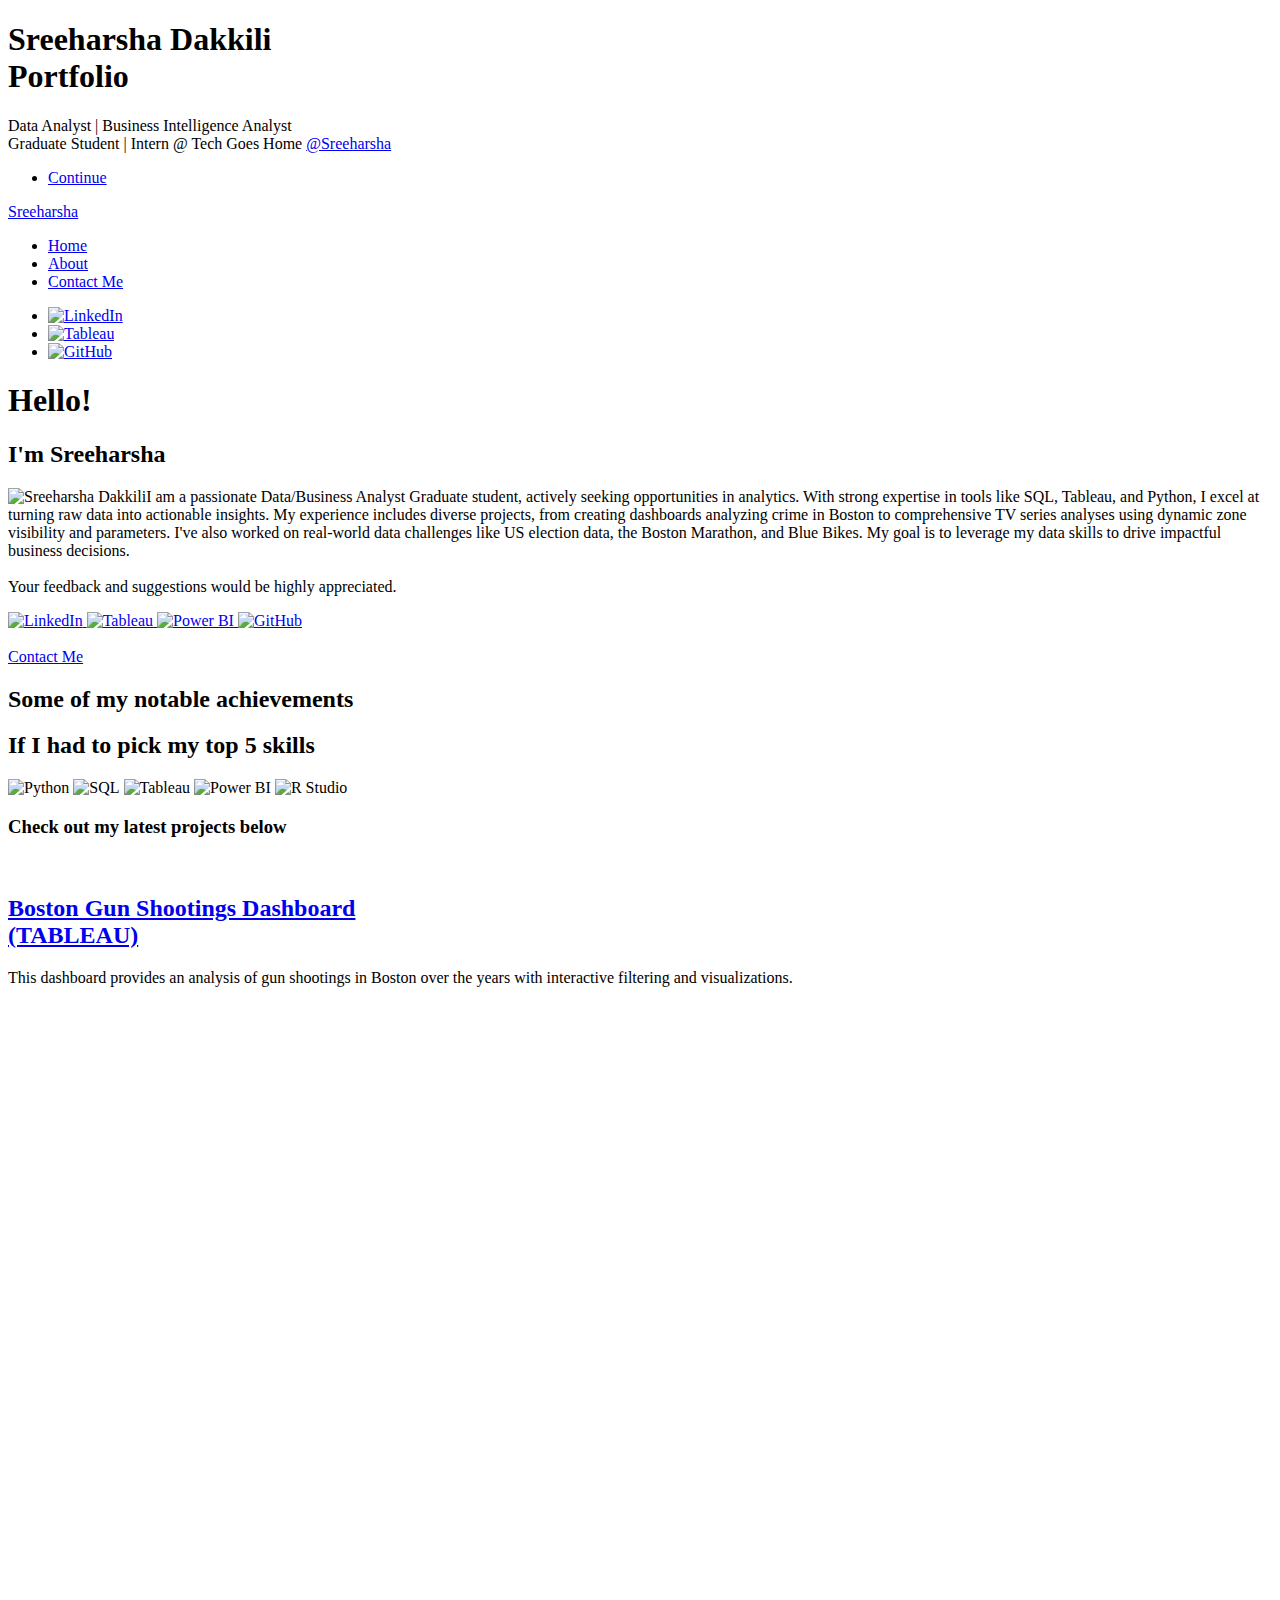
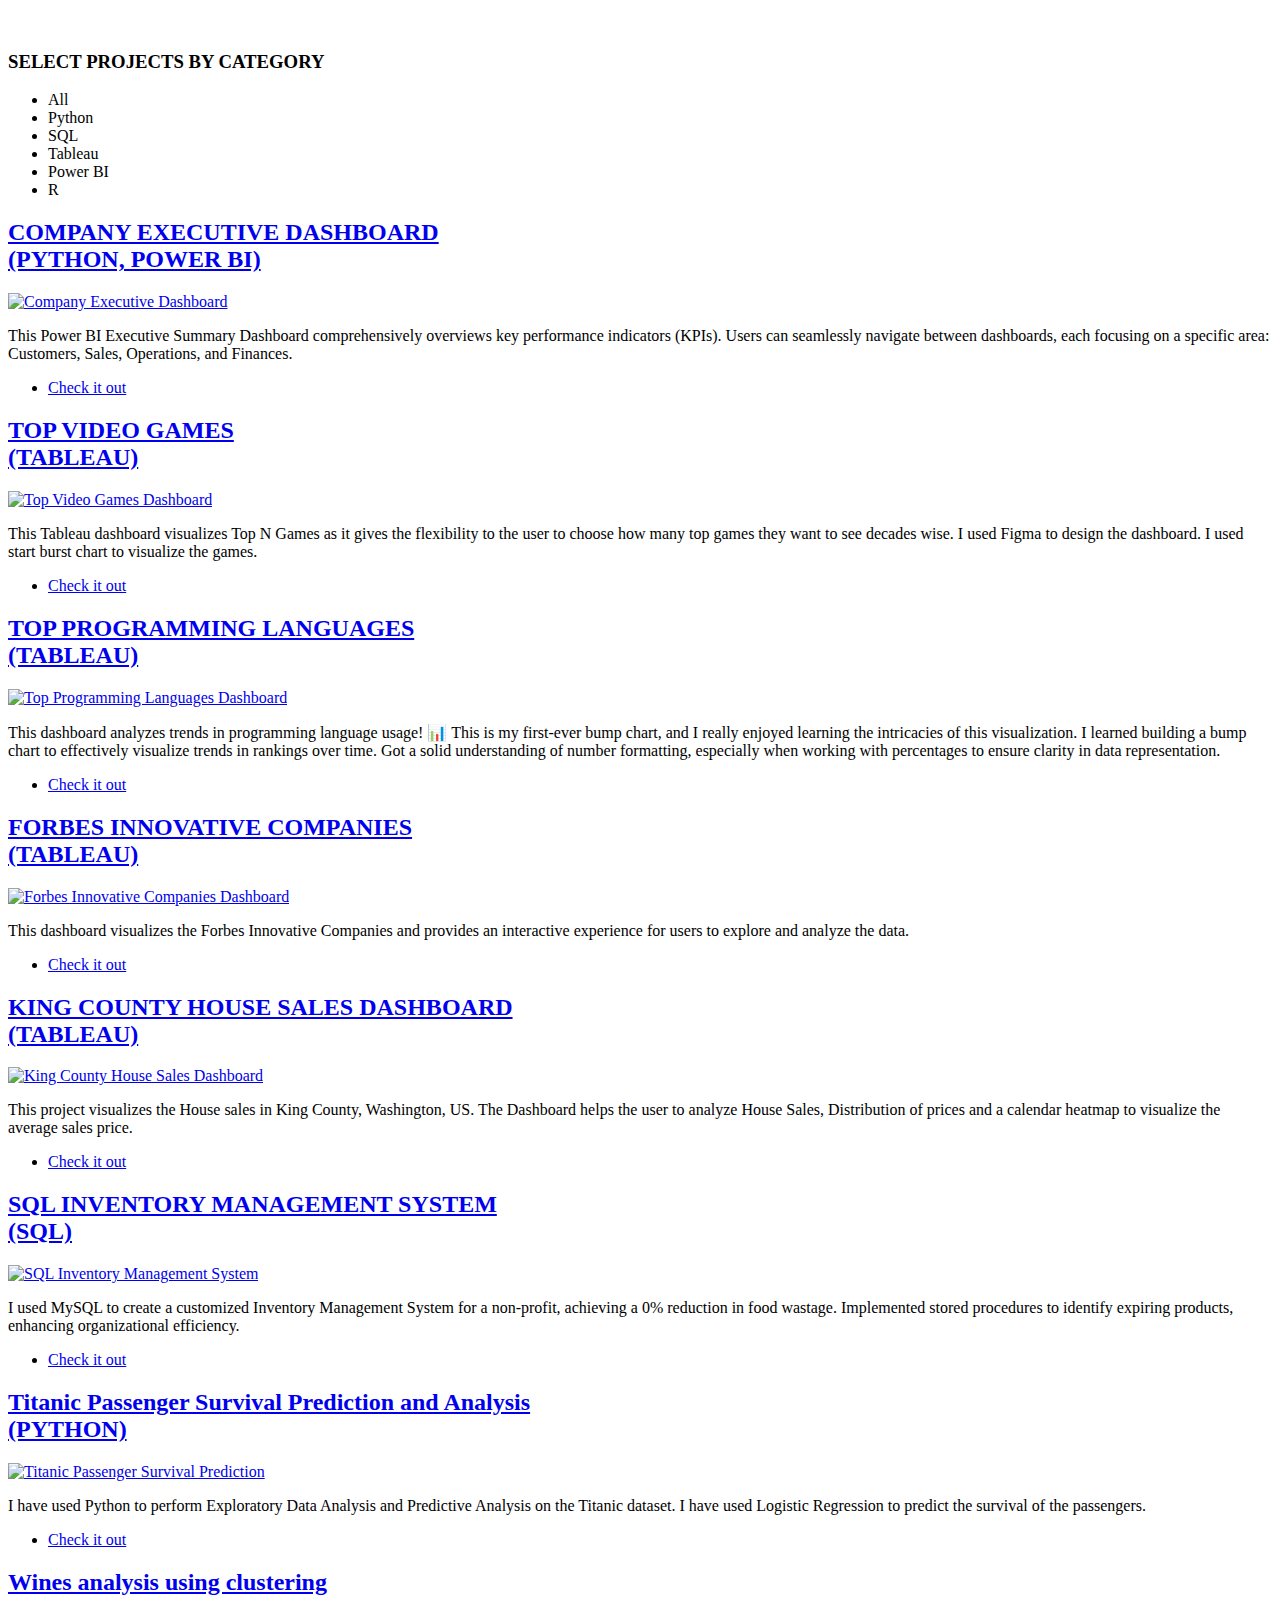
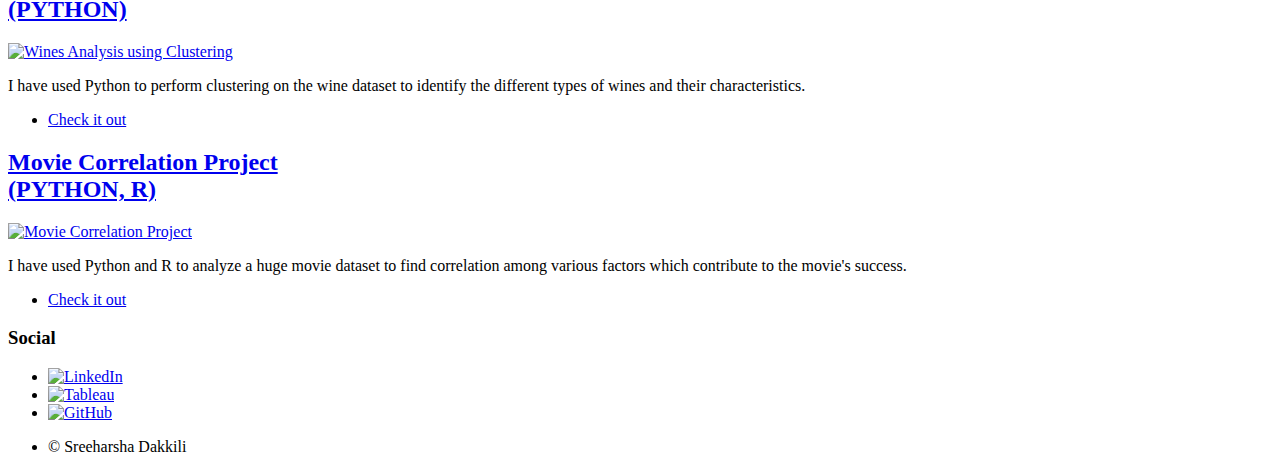
==== commit 0539625f: "Add files via upload" ====
--- a/index.html
+++ b/index.html
@@ -6,6 +6,15 @@
 -->
 <html>
 	<head>
+		<!-- Google tag (gtag.js) -->
+<script async src="https://www.googletagmanager.com/gtag/js?id=G-YPK3N3PMYW"></script>
+<script>
+  window.dataLayer = window.dataLayer || [];
+  function gtag(){dataLayer.push(arguments);}
+  gtag('js', new Date());
+
+  gtag('config', 'G-YPK3N3PMYW');
+</script>
 		<title>Sreeharsha's Portfolio</title>
 		<meta charset="utf-8" />
 		<meta name="viewport" content="width=device-width, initial-scale=1, user-scalable=no" />
@@ -15,14 +24,14 @@
 	<body class="is-preload">
 
 		<!-- Wrapper -->
-			<div id="wrapper" class="fade-in" >
+			<div id="wrapper" class="fade-in">
 
 				<!-- Intro -->
 					<div id="intro">
 						<h1>Sreeharsha Dakkili<br />
 						Portfolio</h1>
-						<p>📊 Data Analyst | Data Enthusiast | Graduate Student 📈 <a href="https://www.linkedin.com/in/sreeharsha-dakkili-6abb77216/" target="_blank">@Sreeharsha</a> 
-						
+						<p>Data Analyst | Business Intelligence Analyst <br />
+						Graduate Student | Intern @ Tech Goes Home <a href="https://www.linkedin.com/in/sreeharshadakkili/" target="_blank">@Sreeharsha</a></p>
 						<ul class="actions">
 							<li><a href="#header" class="button icon solid solo fa-arrow-down scrolly">Continue</a></li>
 						</ul>
@@ -31,193 +40,325 @@
 				<!-- Header -->
 					<header id="header">
 						<a href="index.html" class="logo">Sreeharsha</a>
-					
 					</header>
 
 				<!-- Nav -->
 					<nav id="nav">
 						<ul class="links">
-							<li class="active"><a href="index.html">Projects</a></li>
-							<li class="active"><a href="about.html">About</a></li>
+							<li class="active"><a href="index.html">Home</a></li>
+							<li><a href="about.html">About</a></li>
+							<li><a href="contactme.html">Contact Me</a></li> 
 						</ul>
 						<ul class="icons">
-							<li>
-								<a href="https://www.linkedin.com/in/sreeharsha-dakkili-6abb77216/" 
-								   class="icon brands alt fa-linkedin" 
-								   target="_blank">
-									<span class="label">linkedin</span>
-								</a>
-							</li>
-									<li><a href="https://github.com/sreeharshadakkili" class="icon brands alt fa-github"><span class="label">GitHub</span></a></li>
-									<li>
-										<a href="https://public.tableau.com/app/profile/sreeharsha.dakkili/vizzes" target="_blank">
-										  <img src="images/TableauLogo.png" alt="Tableau" width="25">
-										  <span class="label"></span>
-										</a>
-									  </li>
-						
+							<li><a href="https://www.linkedin.com/in/sreeharshadakkili/" target="_blank"><img src="images/LinkedIn.png" width="25" alt="LinkedIn"><span class="label"></span></a></li>
+							<li><a href="https://public.tableau.com/app/profile/sreeharsha.dakkili/vizzes" target="_blank"><img src="images/TableauLogo.png" width="25" alt="Tableau"><span class="label"></span></a></li>
+							<li><a href="https://github.com/sreeharshadakkili" target="_blank"><img src="images/GitHub.png" width="25" alt="GitHub"><span class="label"></span></a></li>
 						</ul>
 					</nav>
-
+					
 				<!-- Main -->
 					<div id="main">
 
-						<!-- Featured Post -->
-							<article class="post featured">
-								<header class="major">
+						<!-- Sreeharsha's Photo and Brief Description -->
+						<section class="intro">
+							<div class="content">
+								<h1>Hello!</h1>
+								<h2>I'm Sreeharsha</h2>
+								<p><span class="image left"><img src="images/Sreeharsha Dakkili.png" alt="Sreeharsha Dakkili" /></span>I am a passionate Data/Business Analyst Graduate student, actively seeking opportunities in analytics. With strong expertise in tools like SQL, Tableau, and Python, I excel at turning raw data into actionable insights. My experience includes diverse projects, from creating dashboards analyzing crime in Boston to comprehensive TV series analyses using dynamic zone visibility and parameters.
+								I've also worked on real-world data challenges like US election data, the Boston Marathon, and Blue Bikes. My goal is to leverage my data skills to drive impactful business decisions.<br />
+								<br />
+								Your feedback and suggestions would be highly appreciated.
+								</p>
+							</div>
+							<div class="image">
+								<!-- LinkedIn -->
+								<a href="https://www.linkedin.com/in/sreeharshadakkili/" target="_blank">
+									<img src="images/LinkedIn.png" alt="LinkedIn">
+								</a>
+								<!-- Tableau -->
+								<a href="https://public.tableau.com/app/profile/sreeharsha.dakkili/vizzes" target="_blank">
+									<img src="images/TableauLogo.png" alt="Tableau">
+								</a>
+								<!-- Power BI -->
+								<a href="https://www.novypro.com/profile_projects/ajayvishnu" target="_blank">
+									<img src="images/Power-BI.png" alt="Power BI">
+								</a>
+								<!-- GitHub -->
+								<a href="https://github.com/sreeharshadakkili" target="_blank">
+									<img src="images/GitHub.png" alt="GitHub">
+								</a><br /><br />
+								<a href="contactme.html" target="_blank" class="button">Contact Me</a><br/>
+							</div>
+						</section>
+
+						<section class="certifications">
+							<h2>Some of my notable achievements</h2>
+							<div class="certification-photos">
+								<!-- Current certification -->
+								<div data-iframe-width="150" data-iframe-height="270" data-share-badge-id="0411e3b6-674d-4180-9fca-36d5d95d5d21" data-share-badge-host="https://www.credly.com"></div>
 								
-									<h2><a href="https://github.com/sreeharshadakkili/Uber-Data-Analysis/tree/main" target="_blank">UBER DATA ANALYSIS<br />
-									USING PYTHON</a></h2>
-									<p>In my Uber dataset analysis project, I conducted a comprehensive exploration to unravel
-										 key insights and address critical questions surrounding the transportation network. 
-										 Leveraging visualizations and statistical analyses.</p>
-								</header>
-								<a href="https://github.com/sreeharshadakkili/Uber-Data-Analysis/tree/main" class="image main"><img src="images/Uber.png" alt="" /></a>
-								<ul class="actions special">
-									<li><a href="https://github.com/sreeharshadakkili/Uber-Data-Analysis/tree/main" class="button large">View Project</a></li>
-								</ul>
-							</article>
+								<!-- Placeholder for future certifications -->
+								<!-- Add more certifications here as needed -->
+								<!-- Example:
+								<div data-iframe-width="150" data-iframe-height="270" data-share-badge-id="your-badge-id" data-share-badge-host="https://www.credly.com"></div>
+								-->
+							</div>
+						</section>
+						
+						<!-- Add this script tag at the end of your body or in the head section -->
+						<script type="text/javascript" async src="//cdn.credly.com/assets/utilities/embed.js"></script>
+
+						<section class="top-skills">
+							<h2>If I had to pick my top 5 skills</h2>
+							<div class="software-photos">
+								<img src="images/python.png" alt="Python" style="width: 120px; height: auto;">
+								<img src="images/SQL.png" alt="SQL" style="width: 120px; height: auto;">
+								<img src="images/Tableau.png" alt="Tableau" style="width: 200px; height: auto;">
+								<img src="images/Powerbi.png" alt="Power BI" style="width: 120px; height: auto;">
+								<img src="images/Rstudio.png" alt="R Studio" style="width: 130px; height: auto;">
+								<!-- Add more software photos as needed -->
+							</div>
+						</section>
+						<style>
+							section.journey {
+								display: none;
+							}
+							.tableauContainer {
+								width: 100%;
+								display: flex;
+								justify-content: center;
+								align-items: center;
+								overflow: hidden;
+								margin-top: 2rem;
+								margin-bottom: 2rem;
+							}
+							.tableauZoomOut {
+								width: 100%;
+								max-width: 1200px;
+								height: auto;
+							}
+							.tableauPlaceholder {
+								position: relative;
+								width: 100%;
+								height: 600px;
+							}
+						</style>
+						
+						<article class="post featured project-box python sql tableau powerbi rstudio">
+							<header class="major">
+								<h3>Check out my latest projects below</h3><br />
+								
+								<h2><a href="https://public.tableau.com/views/BostonGunShootingsDashboard/Dashboard" target="_blank">Boston Gun Shootings Dashboard<br />
+								(TABLEAU)</a></h2>
+								<p>This dashboard provides an analysis of gun shootings in Boston over the years with interactive filtering and visualizations.</p>
+							</header>
+						
+							<!-- Embedded Tableau Visualization Centered and Height Adjusted -->
+							<div class="tableauContainer">
+								<div class="tableauZoomOut">
+									<div class="tableauPlaceholder" id="viz1728313272362">
+										<noscript><a href='#'><img alt='Boston Gun Shootings Dashboard' src='https:&#47;&#47;public.tableau.com&#47;static&#47;images&#47;Bo&#47;BostonGunShootingsDashboard&#47;Dashboard&#47;1_rss.png' style='border: none' /></a></noscript>
+										<object class="tableauViz" style="display:none;">
+											<param name='host_url' value='https%3A%2F%2Fpublic.tableau.com%2F' /> 
+											<param name='embed_code_version' value='3' />
+											<param name='path' value='views&#47;BostonGunShootingsDashboard&#47;Dashboard?:language=en-US&amp;:embed=true' />
+											<param name='toolbar' value='yes' />
+											<param name='static_image' value='https:&#47;&#47;public.tableau.com&#47;static&#47;images&#47;Bo&#47;BostonGunShootingsDashboard&#47;Dashboard&#47;1.png' />
+											<param name='animate_transition' value='yes' />
+											<param name='display_static_image' value='yes' />
+											<param name='display_spinner' value='yes' />
+											<param name='display_overlay' value='yes' />
+											<param name='display_count' value='yes' />
+											<param name='language' value='en-US' />
+										</object>
+									</div>
+								</div>
+							</div>
+						
+							<script type='text/javascript'>
+								var divElement = document.getElementById('viz1728313272362');
+								var vizElement = divElement.getElementsByTagName('object')[0];
+								if ( divElement.offsetWidth > 800 ) {
+									vizElement.style.width='100%';
+									vizElement.style.height=(divElement.offsetWidth*0.75)+'px';
+								} else if ( divElement.offsetWidth > 500 ) {
+									vizElement.style.width='100%';
+									vizElement.style.height=(divElement.offsetWidth*0.75)+'px';
+								} else {
+									vizElement.style.width='100%';
+									vizElement.style.height='727px';
+								}
+								var scriptElement = document.createElement('script');
+								scriptElement.src = 'https://public.tableau.com/javascripts/api/viz_v1.js';
+								vizElement.parentNode.insertBefore(scriptElement, vizElement);
+							</script>
+						</article>
+
+						<section class="journey"> 
+							<h2>My Journey in a Snapshot</h2>
+							<div class="content">
+								<img src="images/timeline.png" alt="Timeline of my journey"><br/>
+								<a href="about.html" class="button">KNOW MORE ABOUT ME</a><br/>
+							</div>
+						</section>
 
 						<!-- Posts -->
-							<section class="posts">
-								<article>
-									<header>
-										
-										<h2><a href="https://public.tableau.com/app/profile/sreeharsha.dakkili/viz/USTrafficAnalysisVisualizations/Story1" target="_blank">US Traffic Accidents Analysis<br />
-										Using Tableau</a></h2>
-									</header>
-									<a href="https://public.tableau.com/app/profile/sreeharsha.dakkili/viz/USTrafficAnalysisVisualizations/Story1" class="image fit"><img src="images/Story 3 UST.png" alt="" /></a>
-									<p>Conducted thorough data cleaning with Tableau Data Prep and analyzed five years of US accidents using Tableau. Applied Descriptive, Predictive, and Prescriptive Analysis techniques for comprehensive insights.</p>
-									<ul class="actions special">
-										<li><a href="https://public.tableau.com/app/profile/sreeharsha.dakkili/viz/USTrafficAnalysisVisualizations/Story1" class="button">View Project</a></li>
-									</ul>
-								</article>
-								<article>
-									<header>
-										
-										<h2><a href="https://github.com/sreeharshadakkili/Movie-Correlation-Project/tree/main" target="_blank">Movie Corelation Analysis<br />
-										Using Python</a></h2>
-									</header>
-									<a href="https://github.com/sreeharshadakkili/Movie-Correlation-Project/tree/main" class="image fit"><img src="images/Movie .png" alt="" /></a>
-									<p>Using Python analysed a huge movie dataset to find corelation among various various factors which contribute in the movie sucess.</p>
-									<ul class="actions special">
-										<li><a href="https://github.com/sreeharshadakkili/Movie-Correlation-Project/tree/main" target="_blank" class="button">View Project</a></li>
-									</ul>
-								</article>
-								<article>
-									<header>
-										
-										<h2><a href="https://public.tableau.com/app/profile/sreeharsha.dakkili/viz/NetflixMoviesTVShowsDashboard_17007528114030/Netflix" target="_blank">Netflix Shows and Movies<br />
-											Dashboard using Tableau</a></h2>
-									</header>
-									<a href="https://public.tableau.com/app/profile/sreeharsha.dakkili/viz/NetflixMoviesTVShowsDashboard_17007528114030/Netflix" class="image fit"><img src="images/Netflix.png" alt="" /></a>
-									<p>Developed a highly interactive and comprehensive dashboard incorporating visualizations like maps, bar charts, and graphs to showcase insights into all movies and TV shows hosted on Netflix.</p>
-									<ul class="actions special">
-										<li><a href="https://public.tableau.com/app/profile/sreeharsha.dakkili/viz/NetflixMoviesTVShowsDashboard_17007528114030/Netflix" class="button">View Project</a></li>
-									</ul>
-								</article>
-								<article>
-									<header>
-									
-										<h2><a href="https://github.com/sreeharshadakkili/Inventory-Management">Inventory Management<br />
-										using MySQL</a></h2>
-									</header>
-									<a href="https://github.com/sreeharshadakkili/Inventory-Management" class="image fit"><img src="images/Inventory Managemnt.jpg" alt="" /></a>
-									<p>I used MySQL to create a customized Inventory Management System for a non-profit, achieving a 0% reduction in food wastage. Implemented stored procedures to identify expiring products, enhancing organizational efficiency.</p>
-									<ul class="actions special">
-										<li><a href="https://github.com/sreeharshadakkili/Inventory-Management" class="button">View Project</a></li>
-									</ul>
-								</article>
-
-								<!--
-								<article>
-									<header>
-										<span class="date">April 11, 2017</span>
-										<h2><a href="#">Odio magna<br />
-										sed consectetur</a></h2>
-									</header>
-									<a href="#" class="image fit"><img src="images/pic06.jpg" alt="" /></a>
-									<p>Donec eget ex magna. Interdum et malesuada fames ac ante ipsum primis in faucibus. Pellentesque venenatis dolor imperdiet dolor mattis sagittis magna etiam.</p>
-									<ul class="actions special">
-										<li><a href="#" class="button">Full Story</a></li>
-									</ul>
-								</article>
-								<article>
-									<header>
-										<span class="date">April 7, 2017</span>
-										<h2><a href="#">Augue lorem<br />
-										primis vestibulum</a></h2>
-									</header>
-									<a href="#" class="image fit"><img src="images/pic07.jpg" alt="" /></a>
-									<p>Donec eget ex magna. Interdum et malesuada fames ac ante ipsum primis in faucibus. Pellentesque venenatis dolor imperdiet dolor mattis sagittis magna etiam.</p>
-									<ul class="actions special">
-										<li><a href="#" class="button">Full Story</a></li>
-									</ul>
-								</article>
-							</section> -->
-
-						
+						<section id="project">
+							<div class="project-heading">
+								<h3>SELECT PROJECTS BY CATEGORY</h3>
+							</div>
+							<ul class="project-filter">
+								<li class="list project-filter-active" data-filter="all">All</li>
+								<li class="list" data-filter="python">Python</li>
+								<li class="list" data-filter="sql">SQL</li>
+								<li class="list" data-filter="tableau">Tableau</li>
+								<li class="list" data-filter="powerbi">Power BI</li>
+								<li class="list" data-filter="rstudio">R</li>
+							</ul>
+						</section>
+
+						<section class="posts">
+							<article class="project-box python powerbi">
+								<header>
+									<h2><a href="https://github.com/sreeharshadakkili/Accouting_data_Analytics" target="_blank">COMPANY EXECUTIVE DASHBOARD<br />
+									(PYTHON, POWER BI)</a></h2>
+								</header>
+								<a href="https://github.com/sreeharshadakkili/Accouting_data_Analytics" target="_blank" class="image fit"><img src="images/Management.png" alt="Company Executive Dashboard" /></a>
+								<p>This Power BI Executive Summary Dashboard comprehensively overviews key performance indicators (KPIs). Users can seamlessly navigate between dashboards, each focusing on a specific area: Customers, Sales, Operations, and Finances.</p>
+								<ul class="actions special">
+									<li><a href="https://github.com/sreeharshadakkili/Accouting_data_Analytics" target="_blank" class="button">Check it out</a></li>
+								</ul>
+							</article>
+							<article class="project-box tableau">
+								<header>
+									<h2><a href="https://public.tableau.com/app/profile/sreeharsha.dakkili/viz/TopNGamesB2VB/Dashboard1" target="_blank">TOP VIDEO GAMES <br />
+									(TABLEAU)</a></h2>
+								</header>
+								<a href="https://public.tableau.com/app/profile/sreeharsha.dakkili/viz/TopNGamesB2VB/Dashboard1" target="_blank" class="image fit"><img src="images/Top N Games.png" alt="Top Video Games Dashboard" /></a>
+								<p>This Tableau dashboard visualizes Top N Games as it gives the flexibility to the user to choose how many top games they want to see decades wise. I used Figma to design the dashboard. I used start burst chart to visualize the games.</p>
+								<ul class="actions special">
+									<li><a href="https://public.tableau.com/app/profile/sreeharsha.dakkili/viz/TopNGamesB2VB/Dashboard1" target="_blank" class="button">Check it out</a></li>
+								</ul>
+							</article>
+							<article class="project-box tableau">
+								<header>
+									<h2><a href="https://public.tableau.com/app/profile/sreeharsha.dakkili/viz/ProgrammingLanguageUsageTrends/Dashboard" target="_blank">TOP PROGRAMMING LANGUAGES<br />
+									(TABLEAU)</a></h2>
+								</header>
+								<a href="https://public.tableau.com/app/profile/sreeharsha.dakkili/viz/ProgrammingLanguageUsageTrends/Dashboard" target="_blank" class="image fit"><img src="images/Top Programmming Languages.png" alt="Top Programming Languages Dashboard" /></a>
+								<p>This dashboard analyzes trends in programming language usage! 📊 This is my first-ever bump chart, and I really enjoyed learning the intricacies of this visualization. I learned building a bump chart to effectively visualize trends in rankings over time. Got a solid understanding of number formatting, especially when working with percentages to ensure clarity in data representation.</p>
+								<ul class="actions special">
+									<li><a href="https://public.tableau.com/app/profile/sreeharsha.dakkili/viz/ProgrammingLanguageUsageTrends/Dashboard" target="_blank" class="button">Check it out</a></li>
+								</ul>
+							</article>
+							<article class="project-box tableau">
+								<header>
+									<h2><a href="https://public.tableau.com/app/profile/sreeharsha.dakkili/viz/Top100InnovativeCompanies/TopInnovativeCompanies" target="_blank">FORBES INNOVATIVE COMPANIES<br />
+									(TABLEAU)</a></h2>
+								</header>
+								<a href="https://public.tableau.com/app/profile/sreeharsha.dakkili/viz/Top100InnovativeCompanies/TopInnovativeCompanies" target="_blank" class="image fit"><img src="images/ForbesInnovativeCompanies.png" alt="Forbes Innovative Companies Dashboard" /></a>
+								<p>This dashboard visualizes the Forbes Innovative Companies and provides an interactive experience for users to explore and analyze the data.</p>
+								<ul class="actions special">
+									<li><a href="https://public.tableau.com/app/profile/sreeharsha.dakkili/viz/Top100InnovativeCompanies/TopInnovativeCompanies" target="_blank" class="button">Check it out</a></li>
+								</ul>
+							</article>
+							<article class="project-box tableau">
+								<header>
+									<h2><a href="https://public.tableau.com/app/profile/sreeharsha.dakkili/viz/KingCountySalesDashboard_17082930266040/KingCountyHouseSales" target="_blank">KING COUNTY HOUSE SALES DASHBOARD<br />
+									(TABLEAU)</a></h2>
+								</header>
+								<a href="https://public.tableau.com/app/profile/sreeharsha.dakkili/viz/KingCountySalesDashboard_17082930266040/KingCountyHouseSales" target="_blank" class="image fit"><img src="images/Kings County sales.png" alt="King County House Sales Dashboard" /></a>
+								<p>This project visualizes the House sales in King County, Washington, US. The Dashboard helps the user to analyze House Sales, Distribution of prices and a calendar heatmap to visualize the average sales price.</p>
+								<ul class="actions special">
+									<li><a href="https://public.tableau.com/app/profile/sreeharsha.dakkili/viz/KingCountySalesDashboard_17082930266040/KingCountyHouseSales" target="_blank" class="button">Check it out</a></li>
+								</ul>
+							</article>
+							<article class="project-box sql">
+								<header>
+									<h2><a href="https://github.com/sreeharshadakkili/Inventory-Management" target="_blank">SQL INVENTORY MANAGEMENT SYSTEM<br />
+									(SQL)</a></h2>
+								</header>
+								<a href="https://github.com/sreeharshadakkili/Inventory-Management" target="_blank" class="image fit"><img src="images/SQL_inventory.jpg" alt="SQL Inventory Management System" /></a>
+								<p>I used MySQL to create a customized Inventory Management System for a non-profit, achieving a 0% reduction in food wastage. Implemented stored procedures to identify expiring products, enhancing organizational efficiency.</p>
+								<ul class="actions special">
+									<li><a href="https://github.com/sreeharshadakkili/Inventory-Management" target="_blank" class="button">Check it out</a></li>
+								</ul>
+							</article>
+							<article class="project-box python">
+								<header>
+									<h2><a href="https://github.com/sreeharshadakkili/titanic_analysis_using_python" target="_blank">Titanic Passenger Survival Prediction and Analysis<br />
+									(PYTHON)</a></h2>
+								</header>
+								<a href="https://github.com/sreeharshadakkili/titanic_analysis_using_python" target="_blank" class="image fit"><img src="images/titanic.jpg" alt="Titanic Passenger Survival Prediction" /></a>
+								<p>I have used Python to perform Exploratory Data Analysis and Predictive Analysis on the Titanic dataset. I have used Logistic Regression to predict the survival of the passengers.</p>
+								<ul class="actions special">
+									<li><a href="https://github.com/sreeharshadakkili/titanic_analysis_using_python" target="_blank" class="button">Check it out</a></li>
+								</ul>
+							</article>
+							<article class="project-box python">
+								<header>
+									<h2><a href="https://github.com/sreeharshadakkili/Wines-Analysis-using-Clustering" target="_blank">Wines analysis using clustering<br />
+									(PYTHON)</a></h2>
+								</header>
+								<a href="https://github.com/sreeharshadakkili/Wines-Analysis-using-Clustering" target="_blank" class="image fit"><img src="images/wineanlaysis.jpg" alt="Wines Analysis using Clustering" /></a>
+								<p>I have used Python to perform clustering on the wine dataset to identify the different types of wines and their characteristics.</p>
+								<ul class="actions special">
+									<li><a href="https://github.com/sreeharshadakkili/Wines-Analysis-using-Clustering" target="_blank" class="button">Check it out</a></li>
+								</ul>
+							</article>
+							<article class="project-box python rstudio">
+								<header>
+									<h2><a href="https://github.com/sreeharshadakkili/Movie-Correlation-Project/tree/main" target="_blank">Movie Correlation Project<br />
+									(PYTHON, R)</a></h2>
+								</header>
+								<a href="https://github.com/sreeharshadakkili/Movie-Correlation-Project/tree/main" target="_blank" class="image fit"><img src="images/Movie .png" alt="Movie Correlation Project" /></a>
+								<p>I have used Python and R to analyze a huge movie dataset to find correlation among various factors which contribute to the movie's success.</p>
+								<ul class="actions special">
+									<li><a href="https://github.com/sreeharshadakkili/Movie-Correlation-Project/tree/main" target="_blank" class="button">Check it out</a></li>
+								</ul>
+							</article>
+						</section>
 
 					</div>
+
+					<script src="assets/js/jquery.min.js"></script>
+
+					<script type="text/javascript">
+						$(document).on('click', '.project-filter li', function() {
+							$(this).addClass('project-filter-active').siblings().removeClass('project-filter-active')
+						});
+
+						$(document).ready(function() {
+							$('.list').click(function() {
+								const value = $(this).attr('data-filter');
+								if (value == 'all') {
+									$('article').show('1000');
+								} else {
+									$('article').not('.' + value).hide('1000');
+									$('article').filter('.' + value).show('1000');
+								}
+							});
+						});
+					</script>
 
 				<!-- Footer -->
 					<footer id="footer">
-						<section>
-							<form method="post" action="#">
-								<div class="fields">
-									<div class="field">
-										<label for="name">Name</label>
-										<input type="text" name="name" id="name" />
-									</div>
-									<div class="field">
-										<label for="email">Email</label>
-										<input type="text" name="email" id="email" />
-									</div>
-									<div class="field">
-										<label for="message">Message</label>
-										<textarea name="message" id="message" rows="3"></textarea>
-									</div>
-								</div>
-								<ul class="actions">
-									<li><input type="submit" value="Send Message" /></li>
-								</ul>
-						</section>
 						<section class="split contact">
-							<section class="alt">
-								<h3>Address</h3>
-								<p>Boston, MA</p>
-							</section>
-							<section>
-								<h3>Phone</h3>
-								<p><a href="tel:+18573187916">(857) 318-7916</a></p>
-							</section>
-							<section>
-								<h3>Email</h3>
-								<p><a href="mailto:sreeharshadakkili@outlook.com">sreeharshadakkili@outlook.com</a></p>
-							</section>
 							<section>
 								<h3>Social</h3>
 								<ul class="icons alt">
-									<li><a href="https://www.linkedin.com/in/sreeharsha-dakkili-6abb77216/" class="icon brands alt fa-linkedin" target="_blank"> <span class="label">linkesIn </span></a></li>
-
-									<li>
-										<a href="https://public.tableau.com/app/profile/sreeharsha.dakkili/vizzes" target="_blank">
-										  <img src="images/TableauLogo.png" alt="Tableau" width="25">
-										  <span class="label"></span>
-										</a>
-									  </li>
-									  
-									<li><a href="https://github.com/sreeharshadakkili" class="icon brands alt fa-github" target="_blank"><span class="label">GitHub</span></a></li>
-								
+									<li><a href="https://www.linkedin.com/in/sreeharshadakkili/" target="_blank"><img src="images/LinkedIn.png" width="25" alt="LinkedIn"><span class="label"></span></a></li>
+									<li><a href="https://public.tableau.com/app/profile/sreeharsha.dakkili/vizzes" target="_blank"><img src="images/TableauLogo.png" width="25" alt="Tableau"><span class="label"></span></a></li>
+									<li><a href="https://github.com/sreeharshadakkili" target="_blank"><img src="images/GitHub.png" width="25" alt="GitHub"><span class="label"></span></a></li>
 								</ul>
 							</section>
 						</section>
 					</footer>
 
-				<!-- Copyright -->
-					<!--<div id="copyright">
-						<ul><li>&copy; Untitled</li><li>Design: <a href="https://html5up.net">HTML5 UP</a></li></ul>
-					</div>-->
+				
+					<div id="copyright">
+						<ul><li>&copy; Sreeharsha Dakkili</li></ul>
+					</div>
 
 			</div>
 
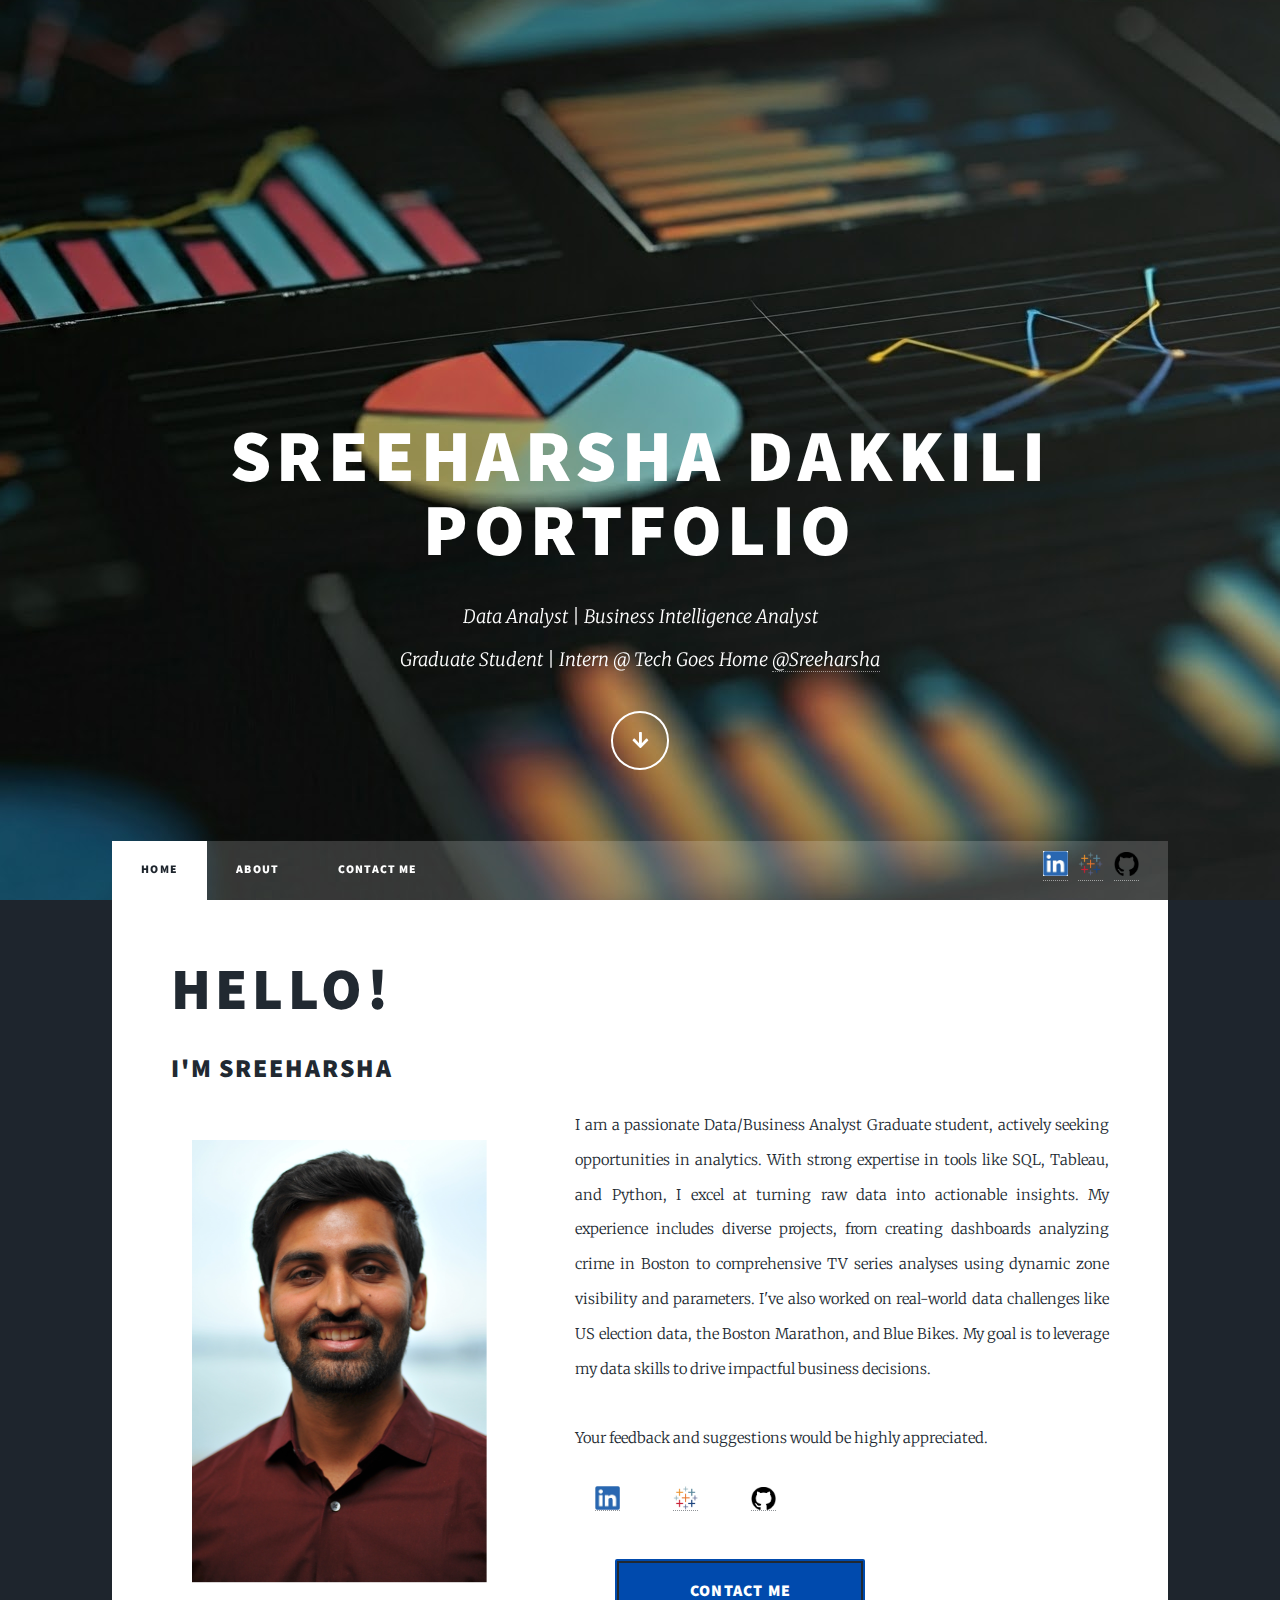
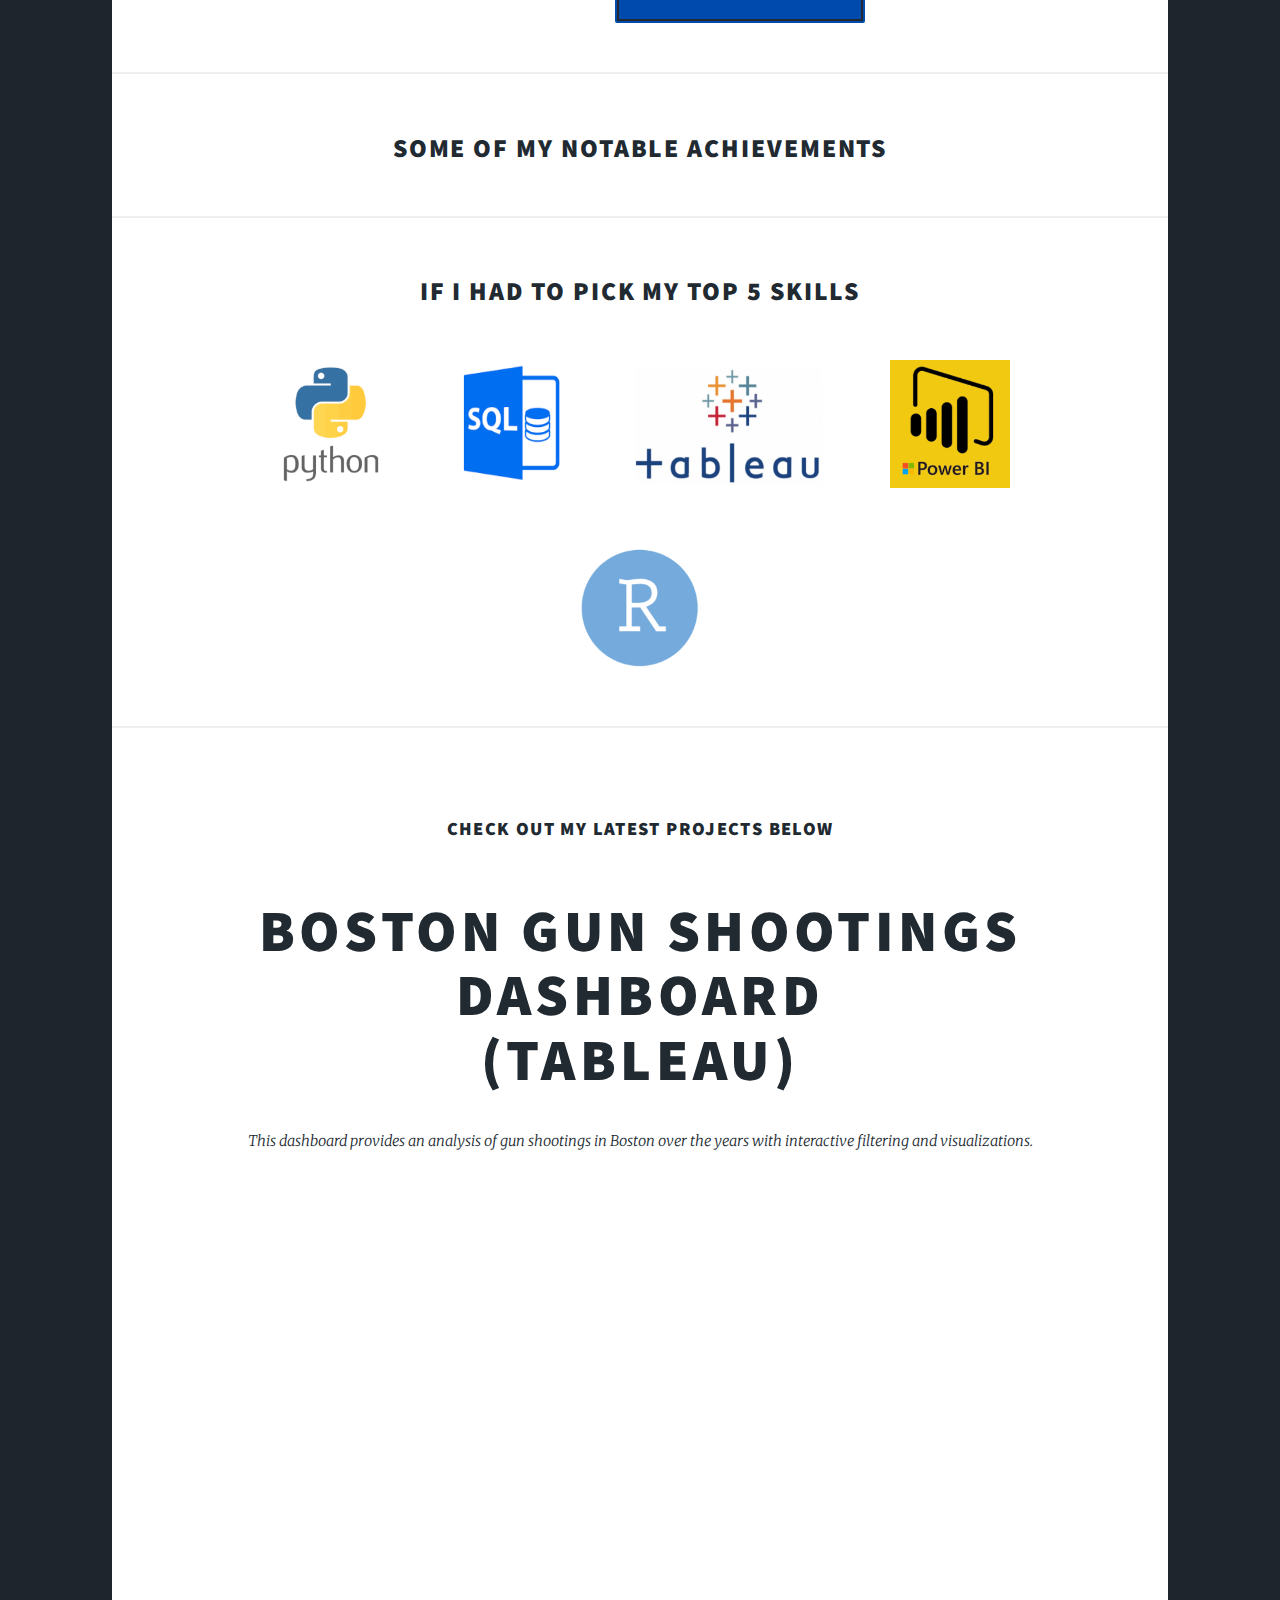
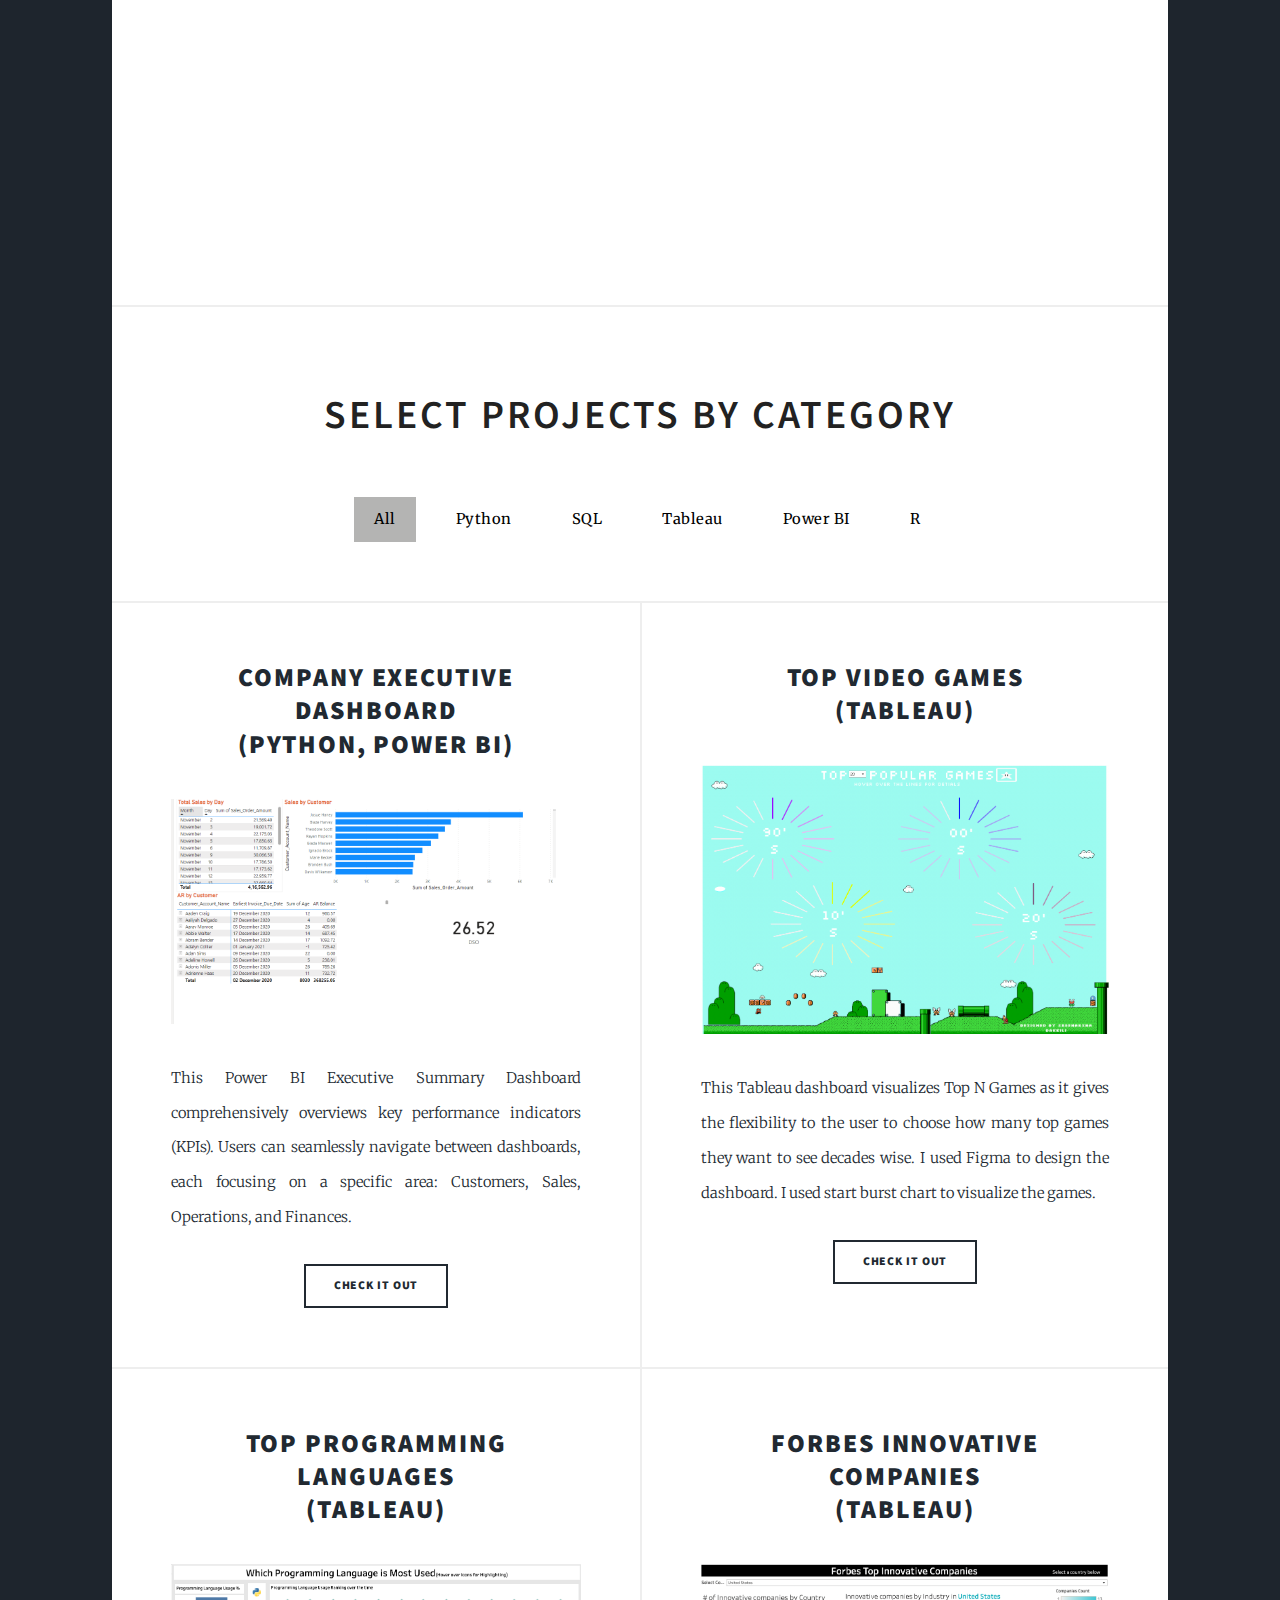
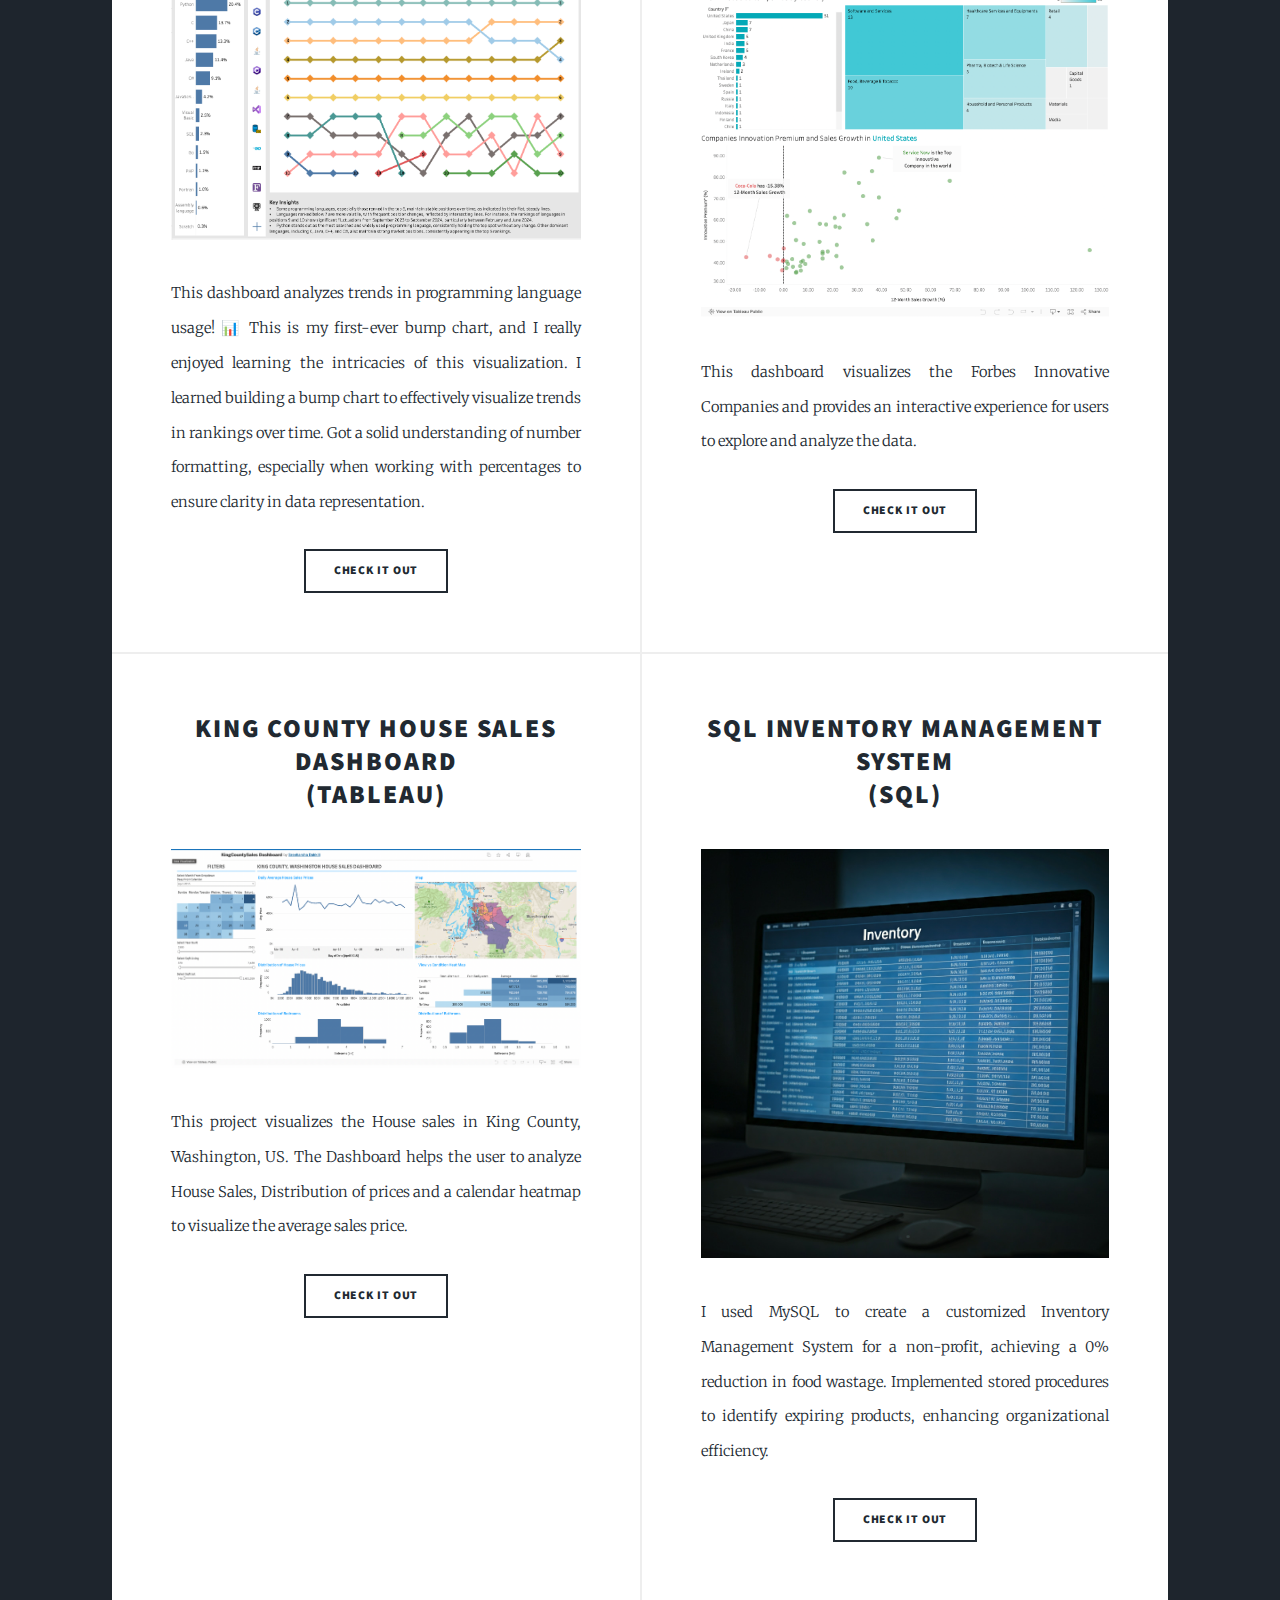
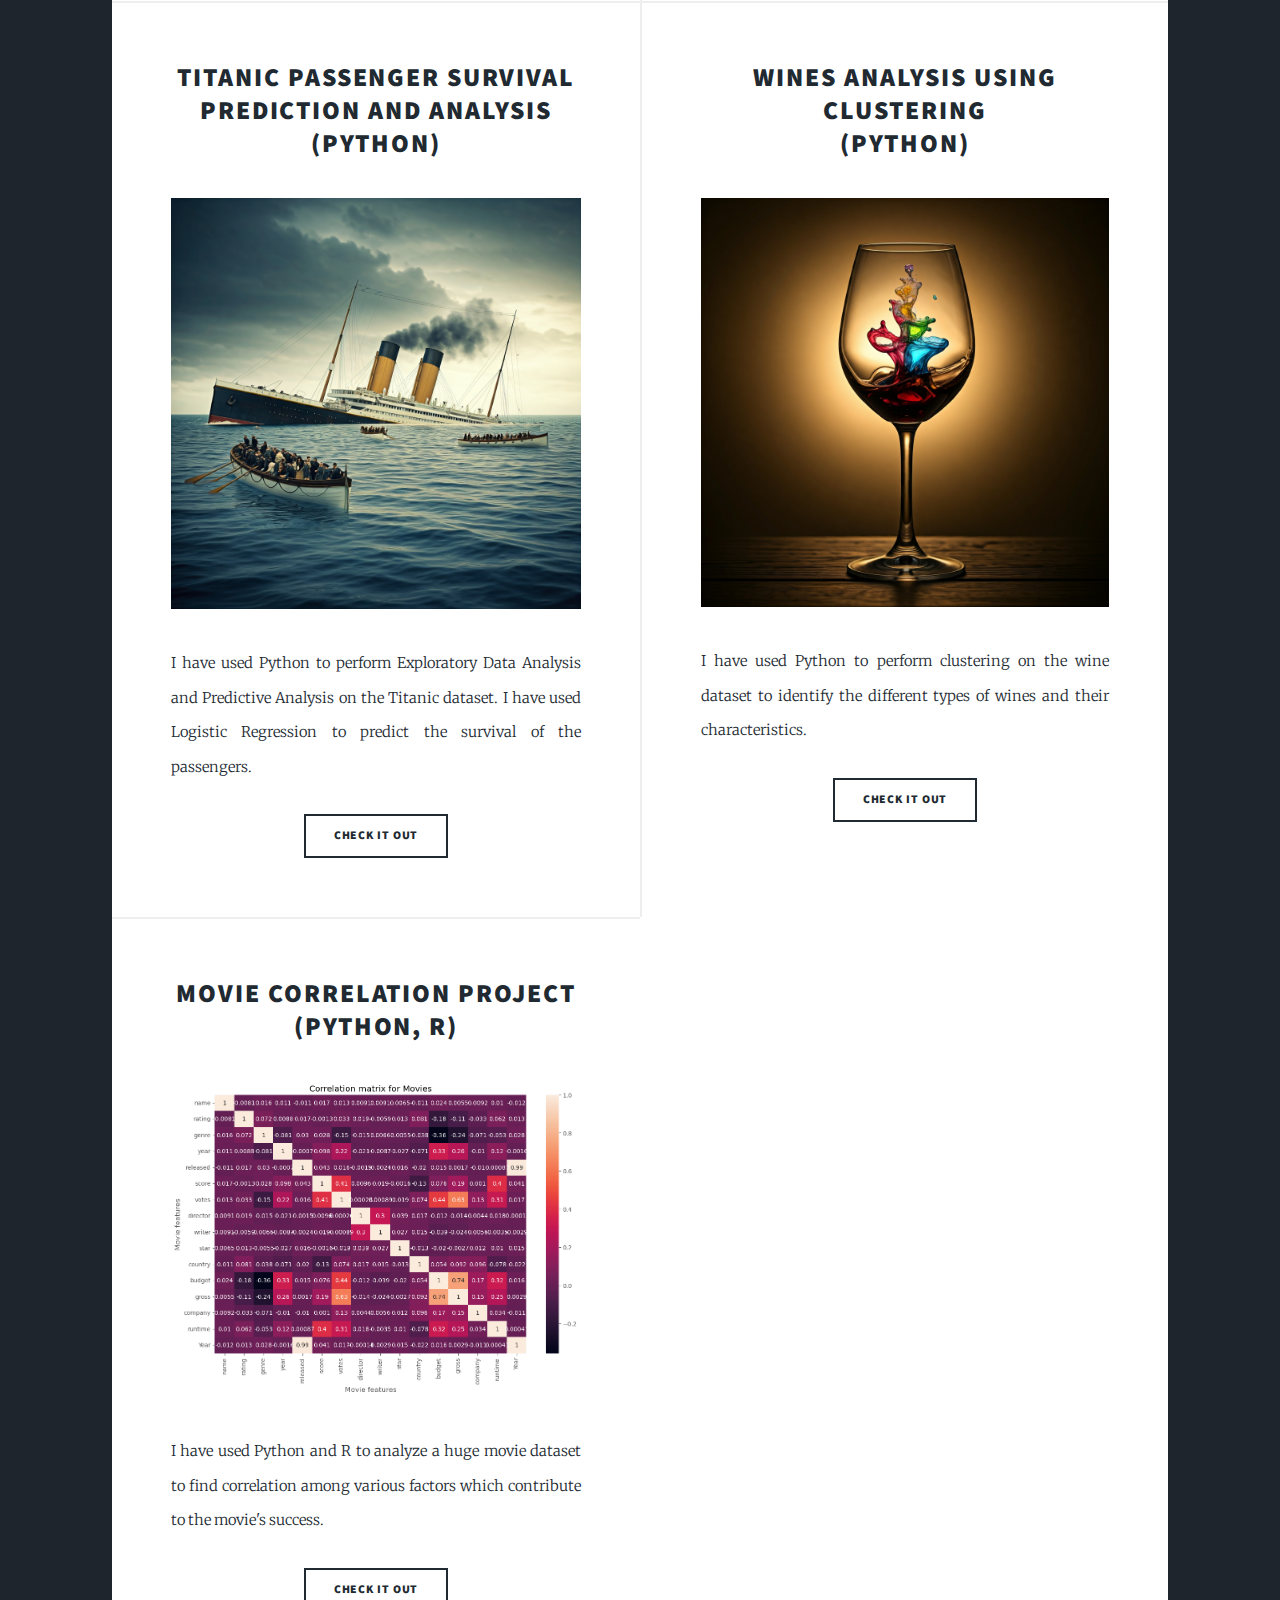
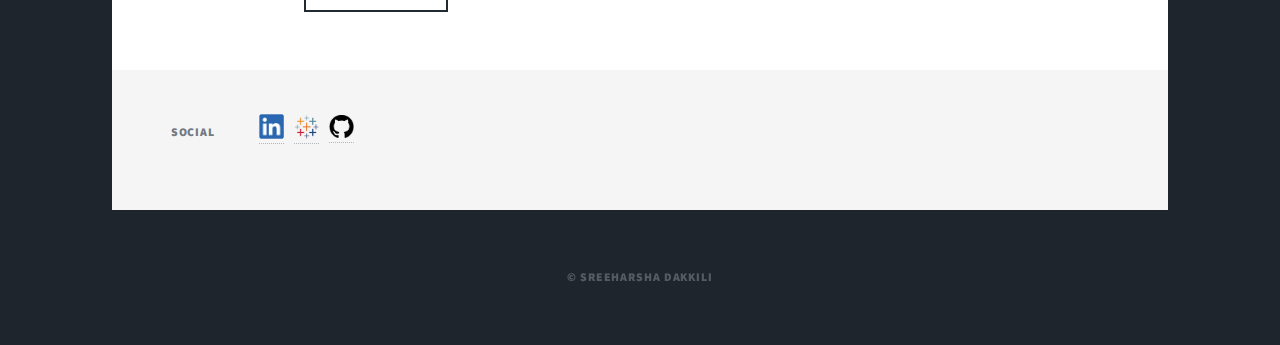
==== commit a9b30dd3: "index.html" ====
--- a/index.html
+++ b/index.html
@@ -78,10 +78,6 @@
 								<!-- Tableau -->
 								<a href="https://public.tableau.com/app/profile/sreeharsha.dakkili/vizzes" target="_blank">
 									<img src="images/TableauLogo.png" alt="Tableau">
-								</a>
-								<!-- Power BI -->
-								<a href="https://www.novypro.com/profile_projects/ajayvishnu" target="_blank">
-									<img src="images/Power-BI.png" alt="Power BI">
 								</a>
 								<!-- GitHub -->
 								<a href="https://github.com/sreeharshadakkili" target="_blank">
--- a/assets/css/main.css
+++ b/assets/css/main.css
@@ -0,0 +1,5042 @@
+@import url(fontawesome-all.min.css);
+@import url("https://fonts.googleapis.com/css?family=Merriweather:300,700,300italic,700italic|Source+Sans+Pro:900");
+
+/*
+	Massively by HTML5 UP
+	html5up.net | @ajlkn
+	Free for personal and commercial use under the CCA 3.0 license (html5up.net/license)
+*/
+
+
+html, body, div, span, applet, object,
+iframe, h1, h2, h3, h4, h5, h6, p, blockquote,
+pre, a, abbr, acronym, address, big, cite,
+code, del, dfn, em, img, ins, kbd, q, s, samp,
+small, strike, strong, sub, sup, tt, var, b,
+u, i, center, dl, dt, dd, ol, ul, li, fieldset,
+form, label, legend, table, caption, tbody,
+tfoot, thead, tr, th, td, article, aside,
+canvas, details, embed, figure, figcaption,
+footer, header, hgroup, menu, nav, output, ruby,
+section, summary, time, mark, audio, video {
+	margin: 0;
+	padding: 0;
+	border: 0;
+	font-size: 100%;
+	font: inherit;
+	vertical-align: baseline;
+}
+
+article, aside, details, figcaption, figure,
+footer, header, hgroup, menu, nav, section {
+	display: block;
+}
+
+body {
+	line-height: 1;
+}
+
+ol, ul {
+	list-style: none;
+}
+
+blockquote, q {
+	quotes: none;
+}
+
+blockquote:before, blockquote:after, q:before, q:after {
+	content: '';
+	content: none;
+}
+
+table {
+	border-collapse: collapse;
+	border-spacing: 0;
+}
+
+body {
+	-webkit-text-size-adjust: none;
+}
+
+mark {
+	background-color: transparent;
+	color: inherit;
+}
+
+input::-moz-focus-inner {
+	border: 0;
+	padding: 0;
+}
+
+input, select, textarea {
+	-moz-appearance: none;
+	-webkit-appearance: none;
+	-ms-appearance: none;
+	appearance: none;
+}
+
+/* Basic */
+
+	@-ms-viewport {
+		width: device-width;
+	}
+
+	body {
+		-ms-overflow-style: scrollbar;
+	}
+
+	@media screen and (max-width: 480px) {
+
+		html, body {
+			min-width: 320px;
+		}
+
+	}
+
+	html {
+		box-sizing: border-box;
+	}
+
+	*, *:before, *:after {
+		box-sizing: inherit;
+	}
+
+	body {
+		background-color: #1e252d;
+	}
+
+		body.is-preload *, body.is-preload *:before, body.is-preload *:after {
+			-moz-animation: none !important;
+			-webkit-animation: none !important;
+			-ms-animation: none !important;
+			animation: none !important;
+			-moz-transition: none !important;
+			-webkit-transition: none !important;
+			-ms-transition: none !important;
+			transition: none !important;
+		}
+
+/* Type */
+
+	html {
+		font-size: 16pt;
+	}
+
+		@media screen and (max-width: 1680px) {
+
+			html {
+				font-size: 12pt;
+			}
+
+		}
+
+		@media screen and (max-width: 1280px) {
+
+			html {
+				font-size: 11pt;
+			}
+
+		}
+
+		@media screen and (max-width: 360px) {
+
+			html {
+				font-size: 10pt;
+			}
+
+		}
+
+	body {
+		color: #212931;
+	}
+
+	body, input, select, textarea {
+		font-family: "Merriweather", Georgia, serif;
+		font-weight: 300;
+		font-size: 1rem;
+		line-height: 2.375;
+	}
+
+	a {
+		-moz-transition: color 0.2s ease-in-out, background-color 0.2s ease-in-out, border-color 0.2s ease-in-out, box-shadow 0.2s ease-in-out;
+		-webkit-transition: color 0.2s ease-in-out, background-color 0.2s ease-in-out, border-color 0.2s ease-in-out, box-shadow 0.2s ease-in-out;
+		-ms-transition: color 0.2s ease-in-out, background-color 0.2s ease-in-out, border-color 0.2s ease-in-out, box-shadow 0.2s ease-in-out;
+		transition: color 0.2s ease-in-out, background-color 0.2s ease-in-out, border-color 0.2s ease-in-out, box-shadow 0.2s ease-in-out;
+		border-bottom: dotted 1px;
+		text-decoration: none;
+	}
+
+		a:hover {
+			border-bottom-color: transparent;
+		}
+
+	strong, b {
+		font-weight: 600;
+	}
+
+	em, i {
+		font-style: italic;
+	}
+
+	p {
+		text-align: justify;
+		margin: 0 0 2rem 0;
+	}
+
+	h1, h2, h3, h4, h5, h6 {
+		font-family: "Source Sans Pro", Helvetica, sans-serif;
+		font-weight: 900;
+		line-height: 1.5;
+		letter-spacing: 0.075em;
+		text-transform: uppercase;
+		margin: 0 0 1rem 0;
+	}
+
+		h1 a, h2 a, h3 a, h4 a, h5 a, h6 a {
+			border-bottom: 0;
+			color: inherit;
+			text-decoration: none;
+		}
+
+	h1 {
+		font-size: 4rem;
+		line-height: 1.1;
+		margin: 0 0 2rem 0;
+	}
+
+	h2 {
+		font-size: 1.75rem;
+		line-height: 1.3;
+		margin: 0 0 1.5rem 0;
+	}
+
+	h3 {
+		font-size: 1.25rem;
+		margin: 0 0 1.5rem 0;
+	}
+
+	h4 {
+		font-size: 1rem;
+	}
+
+	h5 {
+		font-size: 0.9rem;
+	}
+
+	h6 {
+		font-size: 0.8rem;
+	}
+
+	sub {
+		font-size: 0.8rem;
+		position: relative;
+		top: 0.5rem;
+	}
+
+	sup {
+		font-size: 0.8rem;
+		position: relative;
+		top: -0.5rem;
+	}
+
+	blockquote {
+		border-left: solid 4px;
+		font-style: italic;
+		margin: 0 0 2rem 0;
+		padding: 0.5rem 0 0.5rem 2rem;
+	}
+
+	code {
+		border: solid 2px;
+		font-family: "Courier New", monospace;
+		font-size: 0.9rem;
+		margin: 0 0.25rem;
+		padding: 0.25rem 0.65rem;
+	}
+
+	pre {
+		-webkit-overflow-scrolling: touch;
+		font-family: "Courier New", monospace;
+		font-size: 0.9rem;
+		margin: 0 0 2rem 0;
+	}
+
+		pre code {
+			display: block;
+			line-height: 1.75;
+			padding: 1rem 1.5rem;
+			overflow-x: auto;
+		}
+
+	hr {
+		border: 0;
+		border-bottom: solid 2px;
+		margin: 3rem 0;
+	}
+
+		hr.major {
+			margin: 5rem 0;
+		}
+
+	.align-left {
+		text-align: left;
+	}
+
+	.align-center {
+		text-align: center;
+	}
+
+	.align-right {
+		text-align: right;
+	}
+
+	input, select, textarea {
+		color: #212931;
+	}
+
+	a {
+		color: #212931;
+		border-bottom-color: rgba(33, 41, 49, 0.5);
+	}
+
+		a:hover {
+			border-bottom-color: transparent;
+			color: #18bfef !important;
+		}
+
+	strong, b {
+		color: #212931;
+	}
+
+	h1, h2, h3, h4, h5, h6 {
+		color: #212931;
+	}
+
+	blockquote {
+		border-left-color: #eeeeee;
+	}
+
+	code {
+		background: rgba(220, 220, 220, 0.25);
+		border-color: #eeeeee;
+	}
+
+	hr {
+		border-bottom-color: #eeeeee;
+	}
+
+/* Row */
+
+	.row {
+		display: flex;
+		flex-wrap: wrap;
+		box-sizing: border-box;
+		align-items: stretch;
+	}
+
+		.row > * {
+			box-sizing: border-box;
+		}
+
+		.row.gtr-uniform > * > :last-child {
+			margin-bottom: 0;
+		}
+
+		.row.aln-left {
+			justify-content: flex-start;
+		}
+
+		.row.aln-center {
+			justify-content: center;
+		}
+
+		.row.aln-right {
+			justify-content: flex-end;
+		}
+
+		.row.aln-top {
+			align-items: flex-start;
+		}
+
+		.row.aln-middle {
+			align-items: center;
+		}
+
+		.row.aln-bottom {
+			align-items: flex-end;
+		}
+
+		.row > .imp {
+			order: -1;
+		}
+
+		.row > .col-1 {
+			width: 8.33333%;
+		}
+
+		.row > .off-1 {
+			margin-left: 8.33333%;
+		}
+
+		.row > .col-2 {
+			width: 16.66667%;
+		}
+
+		.row > .off-2 {
+			margin-left: 16.66667%;
+		}
+
+		.row > .col-3 {
+			width: 25%;
+		}
+
+		.row > .off-3 {
+			margin-left: 25%;
+		}
+
+		.row > .col-4 {
+			width: 33.33333%;
+		}
+
+		.row > .off-4 {
+			margin-left: 33.33333%;
+		}
+
+		.row > .col-5 {
+			width: 41.66667%;
+		}
+
+		.row > .off-5 {
+			margin-left: 41.66667%;
+		}
+
+		.row > .col-6 {
+			width: 50%;
+		}
+
+		.row > .off-6 {
+			margin-left: 50%;
+		}
+
+		.row > .col-7 {
+			width: 58.33333%;
+		}
+
+		.row > .off-7 {
+			margin-left: 58.33333%;
+		}
+
+		.row > .col-8 {
+			width: 66.66667%;
+		}
+
+		.row > .off-8 {
+			margin-left: 66.66667%;
+		}
+
+		.row > .col-9 {
+			width: 75%;
+		}
+
+		.row > .off-9 {
+			margin-left: 75%;
+		}
+
+		.row > .col-10 {
+			width: 83.33333%;
+		}
+
+		.row > .off-10 {
+			margin-left: 83.33333%;
+		}
+
+		.row > .col-11 {
+			width: 91.66667%;
+		}
+
+		.row > .off-11 {
+			margin-left: 91.66667%;
+		}
+
+		.row > .col-12 {
+			width: 100%;
+		}
+
+		.row > .off-12 {
+			margin-left: 100%;
+		}
+
+		.row.gtr-0 {
+			margin-top: 0;
+			margin-left: 0rem;
+		}
+
+			.row.gtr-0 > * {
+				padding: 0 0 0 0rem;
+			}
+
+			.row.gtr-0.gtr-uniform {
+				margin-top: 0rem;
+			}
+
+				.row.gtr-0.gtr-uniform > * {
+					padding-top: 0rem;
+				}
+
+		.row.gtr-25 {
+			margin-top: 0;
+			margin-left: -0.375rem;
+		}
+
+			.row.gtr-25 > * {
+				padding: 0 0 0 0.375rem;
+			}
+
+			.row.gtr-25.gtr-uniform {
+				margin-top: -0.375rem;
+			}
+
+				.row.gtr-25.gtr-uniform > * {
+					padding-top: 0.375rem;
+				}
+
+		.row.gtr-50 {
+			margin-top: 0;
+			margin-left: -0.75rem;
+		}
+
+			.row.gtr-50 > * {
+				padding: 0 0 0 0.75rem;
+			}
+
+			.row.gtr-50.gtr-uniform {
+				margin-top: -0.75rem;
+			}
+
+				.row.gtr-50.gtr-uniform > * {
+					padding-top: 0.75rem;
+				}
+
+		.row {
+			margin-top: 0;
+			margin-left: -1.5rem;
+		}
+
+			.row > * {
+				padding: 0 0 0 1.5rem;
+			}
+
+			.row.gtr-uniform {
+				margin-top: -1.5rem;
+			}
+
+				.row.gtr-uniform > * {
+					padding-top: 1.5rem;
+				}
+
+		.row.gtr-150 {
+			margin-top: 0;
+			margin-left: -2.25rem;
+		}
+
+			.row.gtr-150 > * {
+				padding: 0 0 0 2.25rem;
+			}
+
+			.row.gtr-150.gtr-uniform {
+				margin-top: -2.25rem;
+			}
+
+				.row.gtr-150.gtr-uniform > * {
+					padding-top: 2.25rem;
+				}
+
+		.row.gtr-200 {
+			margin-top: 0;
+			margin-left: -3rem;
+		}
+
+			.row.gtr-200 > * {
+				padding: 0 0 0 3rem;
+			}
+
+			.row.gtr-200.gtr-uniform {
+				margin-top: -3rem;
+			}
+
+				.row.gtr-200.gtr-uniform > * {
+					padding-top: 3rem;
+				}
+
+		@media screen and (max-width: 1680px) {
+
+			.row {
+				display: flex;
+				flex-wrap: wrap;
+				box-sizing: border-box;
+				align-items: stretch;
+			}
+
+				.row > * {
+					box-sizing: border-box;
+				}
+
+				.row.gtr-uniform > * > :last-child {
+					margin-bottom: 0;
+				}
+
+				.row.aln-left {
+					justify-content: flex-start;
+				}
+
+				.row.aln-center {
+					justify-content: center;
+				}
+
+				.row.aln-right {
+					justify-content: flex-end;
+				}
+
+				.row.aln-top {
+					align-items: flex-start;
+				}
+
+				.row.aln-middle {
+					align-items: center;
+				}
+
+				.row.aln-bottom {
+					align-items: flex-end;
+				}
+
+				.row > .imp-xlarge {
+					order: -1;
+				}
+
+				.row > .col-1-xlarge {
+					width: 8.33333%;
+				}
+
+				.row > .off-1-xlarge {
+					margin-left: 8.33333%;
+				}
+
+				.row > .col-2-xlarge {
+					width: 16.66667%;
+				}
+
+				.row > .off-2-xlarge {
+					margin-left: 16.66667%;
+				}
+
+				.row > .col-3-xlarge {
+					width: 25%;
+				}
+
+				.row > .off-3-xlarge {
+					margin-left: 25%;
+				}
+
+				.row > .col-4-xlarge {
+					width: 33.33333%;
+				}
+
+				.row > .off-4-xlarge {
+					margin-left: 33.33333%;
+				}
+
+				.row > .col-5-xlarge {
+					width: 41.66667%;
+				}
+
+				.row > .off-5-xlarge {
+					margin-left: 41.66667%;
+				}
+
+				.row > .col-6-xlarge {
+					width: 50%;
+				}
+
+				.row > .off-6-xlarge {
+					margin-left: 50%;
+				}
+
+				.row > .col-7-xlarge {
+					width: 58.33333%;
+				}
+
+				.row > .off-7-xlarge {
+					margin-left: 58.33333%;
+				}
+
+				.row > .col-8-xlarge {
+					width: 66.66667%;
+				}
+
+				.row > .off-8-xlarge {
+					margin-left: 66.66667%;
+				}
+
+				.row > .col-9-xlarge {
+					width: 75%;
+				}
+
+				.row > .off-9-xlarge {
+					margin-left: 75%;
+				}
+
+				.row > .col-10-xlarge {
+					width: 83.33333%;
+				}
+
+				.row > .off-10-xlarge {
+					margin-left: 83.33333%;
+				}
+
+				.row > .col-11-xlarge {
+					width: 91.66667%;
+				}
+
+				.row > .off-11-xlarge {
+					margin-left: 91.66667%;
+				}
+
+				.row > .col-12-xlarge {
+					width: 100%;
+				}
+
+				.row > .off-12-xlarge {
+					margin-left: 100%;
+				}
+
+				.row.gtr-0 {
+					margin-top: 0;
+					margin-left: 0rem;
+				}
+
+					.row.gtr-0 > * {
+						padding: 0 0 0 0rem;
+					}
+
+					.row.gtr-0.gtr-uniform {
+						margin-top: 0rem;
+					}
+
+						.row.gtr-0.gtr-uniform > * {
+							padding-top: 0rem;
+						}
+
+				.row.gtr-25 {
+					margin-top: 0;
+					margin-left: -0.375rem;
+				}
+
+					.row.gtr-25 > * {
+						padding: 0 0 0 0.375rem;
+					}
+
+					.row.gtr-25.gtr-uniform {
+						margin-top: -0.375rem;
+					}
+
+						.row.gtr-25.gtr-uniform > * {
+							padding-top: 0.375rem;
+						}
+
+				.row.gtr-50 {
+					margin-top: 0;
+					margin-left: -0.75rem;
+				}
+
+					.row.gtr-50 > * {
+						padding: 0 0 0 0.75rem;
+					}
+
+					.row.gtr-50.gtr-uniform {
+						margin-top: -0.75rem;
+					}
+
+						.row.gtr-50.gtr-uniform > * {
+							padding-top: 0.75rem;
+						}
+
+				.row {
+					margin-top: 0;
+					margin-left: -1.5rem;
+				}
+
+					.row > * {
+						padding: 0 0 0 1.5rem;
+					}
+
+					.row.gtr-uniform {
+						margin-top: -1.5rem;
+					}
+
+						.row.gtr-uniform > * {
+							padding-top: 1.5rem;
+						}
+
+				.row.gtr-150 {
+					margin-top: 0;
+					margin-left: -2.25rem;
+				}
+
+					.row.gtr-150 > * {
+						padding: 0 0 0 2.25rem;
+					}
+
+					.row.gtr-150.gtr-uniform {
+						margin-top: -2.25rem;
+					}
+
+						.row.gtr-150.gtr-uniform > * {
+							padding-top: 2.25rem;
+						}
+
+				.row.gtr-200 {
+					margin-top: 0;
+					margin-left: -3rem;
+				}
+
+					.row.gtr-200 > * {
+						padding: 0 0 0 3rem;
+					}
+
+					.row.gtr-200.gtr-uniform {
+						margin-top: -3rem;
+					}
+
+						.row.gtr-200.gtr-uniform > * {
+							padding-top: 3rem;
+						}
+
+		}
+
+		@media screen and (max-width: 1280px) {
+
+			.row {
+				display: flex;
+				flex-wrap: wrap;
+				box-sizing: border-box;
+				align-items: stretch;
+			}
+
+				.row > * {
+					box-sizing: border-box;
+				}
+
+				.row.gtr-uniform > * > :last-child {
+					margin-bottom: 0;
+				}
+
+				.row.aln-left {
+					justify-content: flex-start;
+				}
+
+				.row.aln-center {
+					justify-content: center;
+				}
+
+				.row.aln-right {
+					justify-content: flex-end;
+				}
+
+				.row.aln-top {
+					align-items: flex-start;
+				}
+
+				.row.aln-middle {
+					align-items: center;
+				}
+
+				.row.aln-bottom {
+					align-items: flex-end;
+				}
+
+				.row > .imp-large {
+					order: -1;
+				}
+
+				.row > .col-1-large {
+					width: 8.33333%;
+				}
+
+				.row > .off-1-large {
+					margin-left: 8.33333%;
+				}
+
+				.row > .col-2-large {
+					width: 16.66667%;
+				}
+
+				.row > .off-2-large {
+					margin-left: 16.66667%;
+				}
+
+				.row > .col-3-large {
+					width: 25%;
+				}
+
+				.row > .off-3-large {
+					margin-left: 25%;
+				}
+
+				.row > .col-4-large {
+					width: 33.33333%;
+				}
+
+				.row > .off-4-large {
+					margin-left: 33.33333%;
+				}
+
+				.row > .col-5-large {
+					width: 41.66667%;
+				}
+
+				.row > .off-5-large {
+					margin-left: 41.66667%;
+				}
+
+				.row > .col-6-large {
+					width: 50%;
+				}
+
+				.row > .off-6-large {
+					margin-left: 50%;
+				}
+
+				.row > .col-7-large {
+					width: 58.33333%;
+				}
+
+				.row > .off-7-large {
+					margin-left: 58.33333%;
+				}
+
+				.row > .col-8-large {
+					width: 66.66667%;
+				}
+
+				.row > .off-8-large {
+					margin-left: 66.66667%;
+				}
+
+				.row > .col-9-large {
+					width: 75%;
+				}
+
+				.row > .off-9-large {
+					margin-left: 75%;
+				}
+
+				.row > .col-10-large {
+					width: 83.33333%;
+				}
+
+				.row > .off-10-large {
+					margin-left: 83.33333%;
+				}
+
+				.row > .col-11-large {
+					width: 91.66667%;
+				}
+
+				.row > .off-11-large {
+					margin-left: 91.66667%;
+				}
+
+				.row > .col-12-large {
+					width: 100%;
+				}
+
+				.row > .off-12-large {
+					margin-left: 100%;
+				}
+
+				.row.gtr-0 {
+					margin-top: 0;
+					margin-left: 0rem;
+				}
+
+					.row.gtr-0 > * {
+						padding: 0 0 0 0rem;
+					}
+
+					.row.gtr-0.gtr-uniform {
+						margin-top: 0rem;
+					}
+
+						.row.gtr-0.gtr-uniform > * {
+							padding-top: 0rem;
+						}
+
+				.row.gtr-25 {
+					margin-top: 0;
+					margin-left: -0.375rem;
+				}
+
+					.row.gtr-25 > * {
+						padding: 0 0 0 0.375rem;
+					}
+
+					.row.gtr-25.gtr-uniform {
+						margin-top: -0.375rem;
+					}
+
+						.row.gtr-25.gtr-uniform > * {
+							padding-top: 0.375rem;
+						}
+
+				.row.gtr-50 {
+					margin-top: 0;
+					margin-left: -0.75rem;
+				}
+
+					.row.gtr-50 > * {
+						padding: 0 0 0 0.75rem;
+					}
+
+					.row.gtr-50.gtr-uniform {
+						margin-top: -0.75rem;
+					}
+
+						.row.gtr-50.gtr-uniform > * {
+							padding-top: 0.75rem;
+						}
+
+				.row {
+					margin-top: 0;
+					margin-left: -1.5rem;
+				}
+
+					.row > * {
+						padding: 0 0 0 1.5rem;
+					}
+
+					.row.gtr-uniform {
+						margin-top: -1.5rem;
+					}
+
+						.row.gtr-uniform > * {
+							padding-top: 1.5rem;
+						}
+
+				.row.gtr-150 {
+					margin-top: 0;
+					margin-left: -2.25rem;
+				}
+
+					.row.gtr-150 > * {
+						padding: 0 0 0 2.25rem;
+					}
+
+					.row.gtr-150.gtr-uniform {
+						margin-top: -2.25rem;
+					}
+
+						.row.gtr-150.gtr-uniform > * {
+							padding-top: 2.25rem;
+						}
+
+				.row.gtr-200 {
+					margin-top: 0;
+					margin-left: -3rem;
+				}
+
+					.row.gtr-200 > * {
+						padding: 0 0 0 3rem;
+					}
+
+					.row.gtr-200.gtr-uniform {
+						margin-top: -3rem;
+					}
+
+						.row.gtr-200.gtr-uniform > * {
+							padding-top: 3rem;
+						}
+
+		}
+
+		@media screen and (max-width: 980px) {
+
+			.row {
+				display: flex;
+				flex-wrap: wrap;
+				box-sizing: border-box;
+				align-items: stretch;
+			}
+
+				.row > * {
+					box-sizing: border-box;
+				}
+
+				.row.gtr-uniform > * > :last-child {
+					margin-bottom: 0;
+				}
+
+				.row.aln-left {
+					justify-content: flex-start;
+				}
+
+				.row.aln-center {
+					justify-content: center;
+				}
+
+				.row.aln-right {
+					justify-content: flex-end;
+				}
+
+				.row.aln-top {
+					align-items: flex-start;
+				}
+
+				.row.aln-middle {
+					align-items: center;
+				}
+
+				.row.aln-bottom {
+					align-items: flex-end;
+				}
+
+				.row > .imp-medium {
+					order: -1;
+				}
+
+				.row > .col-1-medium {
+					width: 8.33333%;
+				}
+
+				.row > .off-1-medium {
+					margin-left: 8.33333%;
+				}
+
+				.row > .col-2-medium {
+					width: 16.66667%;
+				}
+
+				.row > .off-2-medium {
+					margin-left: 16.66667%;
+				}
+
+				.row > .col-3-medium {
+					width: 25%;
+				}
+
+				.row > .off-3-medium {
+					margin-left: 25%;
+				}
+
+				.row > .col-4-medium {
+					width: 33.33333%;
+				}
+
+				.row > .off-4-medium {
+					margin-left: 33.33333%;
+				}
+
+				.row > .col-5-medium {
+					width: 41.66667%;
+				}
+
+				.row > .off-5-medium {
+					margin-left: 41.66667%;
+				}
+
+				.row > .col-6-medium {
+					width: 50%;
+				}
+
+				.row > .off-6-medium {
+					margin-left: 50%;
+				}
+
+				.row > .col-7-medium {
+					width: 58.33333%;
+				}
+
+				.row > .off-7-medium {
+					margin-left: 58.33333%;
+				}
+
+				.row > .col-8-medium {
+					width: 66.66667%;
+				}
+
+				.row > .off-8-medium {
+					margin-left: 66.66667%;
+				}
+
+				.row > .col-9-medium {
+					width: 75%;
+				}
+
+				.row > .off-9-medium {
+					margin-left: 75%;
+				}
+
+				.row > .col-10-medium {
+					width: 83.33333%;
+				}
+
+				.row > .off-10-medium {
+					margin-left: 83.33333%;
+				}
+
+				.row > .col-11-medium {
+					width: 91.66667%;
+				}
+
+				.row > .off-11-medium {
+					margin-left: 91.66667%;
+				}
+
+				.row > .col-12-medium {
+					width: 100%;
+				}
+
+				.row > .off-12-medium {
+					margin-left: 100%;
+				}
+
+				.row.gtr-0 {
+					margin-top: 0;
+					margin-left: 0rem;
+				}
+
+					.row.gtr-0 > * {
+						padding: 0 0 0 0rem;
+					}
+
+					.row.gtr-0.gtr-uniform {
+						margin-top: 0rem;
+					}
+
+						.row.gtr-0.gtr-uniform > * {
+							padding-top: 0rem;
+						}
+
+				.row.gtr-25 {
+					margin-top: 0;
+					margin-left: -0.375rem;
+				}
+
+					.row.gtr-25 > * {
+						padding: 0 0 0 0.375rem;
+					}
+
+					.row.gtr-25.gtr-uniform {
+						margin-top: -0.375rem;
+					}
+
+						.row.gtr-25.gtr-uniform > * {
+							padding-top: 0.375rem;
+						}
+
+				.row.gtr-50 {
+					margin-top: 0;
+					margin-left: -0.75rem;
+				}
+
+					.row.gtr-50 > * {
+						padding: 0 0 0 0.75rem;
+					}
+
+					.row.gtr-50.gtr-uniform {
+						margin-top: -0.75rem;
+					}
+
+						.row.gtr-50.gtr-uniform > * {
+							padding-top: 0.75rem;
+						}
+
+				.row {
+					margin-top: 0;
+					margin-left: -1.5rem;
+				}
+
+					.row > * {
+						padding: 0 0 0 1.5rem;
+					}
+
+					.row.gtr-uniform {
+						margin-top: -1.5rem;
+					}
+
+						.row.gtr-uniform > * {
+							padding-top: 1.5rem;
+						}
+
+				.row.gtr-150 {
+					margin-top: 0;
+					margin-left: -2.25rem;
+				}
+
+					.row.gtr-150 > * {
+						padding: 0 0 0 2.25rem;
+					}
+
+					.row.gtr-150.gtr-uniform {
+						margin-top: -2.25rem;
+					}
+
+						.row.gtr-150.gtr-uniform > * {
+							padding-top: 2.25rem;
+						}
+
+				.row.gtr-200 {
+					margin-top: 0;
+					margin-left: -3rem;
+				}
+
+					.row.gtr-200 > * {
+						padding: 0 0 0 3rem;
+					}
+
+					.row.gtr-200.gtr-uniform {
+						margin-top: -3rem;
+					}
+
+						.row.gtr-200.gtr-uniform > * {
+							padding-top: 3rem;
+						}
+
+		}
+
+		@media screen and (max-width: 736px) {
+
+			.row {
+				display: flex;
+				flex-wrap: wrap;
+				box-sizing: border-box;
+				align-items: stretch;
+			}
+
+				.row > * {
+					box-sizing: border-box;
+				}
+
+				.row.gtr-uniform > * > :last-child {
+					margin-bottom: 0;
+				}
+
+				.row.aln-left {
+					justify-content: flex-start;
+				}
+
+				.row.aln-center {
+					justify-content: center;
+				}
+
+				.row.aln-right {
+					justify-content: flex-end;
+				}
+
+				.row.aln-top {
+					align-items: flex-start;
+				}
+
+				.row.aln-middle {
+					align-items: center;
+				}
+
+				.row.aln-bottom {
+					align-items: flex-end;
+				}
+
+				.row > .imp-small {
+					order: -1;
+				}
+
+				.row > .col-1-small {
+					width: 8.33333%;
+				}
+
+				.row > .off-1-small {
+					margin-left: 8.33333%;
+				}
+
+				.row > .col-2-small {
+					width: 16.66667%;
+				}
+
+				.row > .off-2-small {
+					margin-left: 16.66667%;
+				}
+
+				.row > .col-3-small {
+					width: 25%;
+				}
+
+				.row > .off-3-small {
+					margin-left: 25%;
+				}
+
+				.row > .col-4-small {
+					width: 33.33333%;
+				}
+
+				.row > .off-4-small {
+					margin-left: 33.33333%;
+				}
+
+				.row > .col-5-small {
+					width: 41.66667%;
+				}
+
+				.row > .off-5-small {
+					margin-left: 41.66667%;
+				}
+
+				.row > .col-6-small {
+					width: 50%;
+				}
+
+				.row > .off-6-small {
+					margin-left: 50%;
+				}
+
+				.row > .col-7-small {
+					width: 58.33333%;
+				}
+
+				.row > .off-7-small {
+					margin-left: 58.33333%;
+				}
+
+				.row > .col-8-small {
+					width: 66.66667%;
+				}
+
+				.row > .off-8-small {
+					margin-left: 66.66667%;
+				}
+
+				.row > .col-9-small {
+					width: 75%;
+				}
+
+				.row > .off-9-small {
+					margin-left: 75%;
+				}
+
+				.row > .col-10-small {
+					width: 83.33333%;
+				}
+
+				.row > .off-10-small {
+					margin-left: 83.33333%;
+				}
+
+				.row > .col-11-small {
+					width: 91.66667%;
+				}
+
+				.row > .off-11-small {
+					margin-left: 91.66667%;
+				}
+
+				.row > .col-12-small {
+					width: 100%;
+				}
+
+				.row > .off-12-small {
+					margin-left: 100%;
+				}
+
+				.row.gtr-0 {
+					margin-top: 0;
+					margin-left: 0rem;
+				}
+
+					.row.gtr-0 > * {
+						padding: 0 0 0 0rem;
+					}
+
+					.row.gtr-0.gtr-uniform {
+						margin-top: 0rem;
+					}
+
+						.row.gtr-0.gtr-uniform > * {
+							padding-top: 0rem;
+						}
+
+				.row.gtr-25 {
+					margin-top: 0;
+					margin-left: -0.375rem;
+				}
+
+					.row.gtr-25 > * {
+						padding: 0 0 0 0.375rem;
+					}
+
+					.row.gtr-25.gtr-uniform {
+						margin-top: -0.375rem;
+					}
+
+						.row.gtr-25.gtr-uniform > * {
+							padding-top: 0.375rem;
+						}
+
+				.row.gtr-50 {
+					margin-top: 0;
+					margin-left: -0.75rem;
+				}
+
+					.row.gtr-50 > * {
+						padding: 0 0 0 0.75rem;
+					}
+
+					.row.gtr-50.gtr-uniform {
+						margin-top: -0.75rem;
+					}
+
+						.row.gtr-50.gtr-uniform > * {
+							padding-top: 0.75rem;
+						}
+
+				.row {
+					margin-top: 0;
+					margin-left: -1.5rem;
+				}
+
+					.row > * {
+						padding: 0 0 0 1.5rem;
+					}
+
+					.row.gtr-uniform {
+						margin-top: -1.5rem;
+					}
+
+						.row.gtr-uniform > * {
+							padding-top: 1.5rem;
+						}
+
+				.row.gtr-150 {
+					margin-top: 0;
+					margin-left: -2.25rem;
+				}
+
+					.row.gtr-150 > * {
+						padding: 0 0 0 2.25rem;
+					}
+
+					.row.gtr-150.gtr-uniform {
+						margin-top: -2.25rem;
+					}
+
+						.row.gtr-150.gtr-uniform > * {
+							padding-top: 2.25rem;
+						}
+
+				.row.gtr-200 {
+					margin-top: 0;
+					margin-left: -3rem;
+				}
+
+					.row.gtr-200 > * {
+						padding: 0 0 0 3rem;
+					}
+
+					.row.gtr-200.gtr-uniform {
+						margin-top: -3rem;
+					}
+
+						.row.gtr-200.gtr-uniform > * {
+							padding-top: 3rem;
+						}
+
+		}
+
+		@media screen and (max-width: 480px) {
+
+			.row {
+				display: flex;
+				flex-wrap: wrap;
+				box-sizing: border-box;
+				align-items: stretch;
+			}
+
+				.row > * {
+					box-sizing: border-box;
+				}
+
+				.row.gtr-uniform > * > :last-child {
+					margin-bottom: 0;
+				}
+
+				.row.aln-left {
+					justify-content: flex-start;
+				}
+
+				.row.aln-center {
+					justify-content: center;
+				}
+
+				.row.aln-right {
+					justify-content: flex-end;
+				}
+
+				.row.aln-top {
+					align-items: flex-start;
+				}
+
+				.row.aln-middle {
+					align-items: center;
+				}
+
+				.row.aln-bottom {
+					align-items: flex-end;
+				}
+
+				.row > .imp-xsmall {
+					order: -1;
+				}
+
+				.row > .col-1-xsmall {
+					width: 8.33333%;
+				}
+
+				.row > .off-1-xsmall {
+					margin-left: 8.33333%;
+				}
+
+				.row > .col-2-xsmall {
+					width: 16.66667%;
+				}
+
+				.row > .off-2-xsmall {
+					margin-left: 16.66667%;
+				}
+
+				.row > .col-3-xsmall {
+					width: 25%;
+				}
+
+				.row > .off-3-xsmall {
+					margin-left: 25%;
+				}
+
+				.row > .col-4-xsmall {
+					width: 33.33333%;
+				}
+
+				.row > .off-4-xsmall {
+					margin-left: 33.33333%;
+				}
+
+				.row > .col-5-xsmall {
+					width: 41.66667%;
+				}
+
+				.row > .off-5-xsmall {
+					margin-left: 41.66667%;
+				}
+
+				.row > .col-6-xsmall {
+					width: 50%;
+				}
+
+				.row > .off-6-xsmall {
+					margin-left: 50%;
+				}
+
+				.row > .col-7-xsmall {
+					width: 58.33333%;
+				}
+
+				.row > .off-7-xsmall {
+					margin-left: 58.33333%;
+				}
+
+				.row > .col-8-xsmall {
+					width: 66.66667%;
+				}
+
+				.row > .off-8-xsmall {
+					margin-left: 66.66667%;
+				}
+
+				.row > .col-9-xsmall {
+					width: 75%;
+				}
+
+				.row > .off-9-xsmall {
+					margin-left: 75%;
+				}
+
+				.row > .col-10-xsmall {
+					width: 83.33333%;
+				}
+
+				.row > .off-10-xsmall {
+					margin-left: 83.33333%;
+				}
+
+				.row > .col-11-xsmall {
+					width: 91.66667%;
+				}
+
+				.row > .off-11-xsmall {
+					margin-left: 91.66667%;
+				}
+
+				.row > .col-12-xsmall {
+					width: 100%;
+				}
+
+				.row > .off-12-xsmall {
+					margin-left: 100%;
+				}
+
+				.row.gtr-0 {
+					margin-top: 0;
+					margin-left: 0rem;
+				}
+
+					.row.gtr-0 > * {
+						padding: 0 0 0 0rem;
+					}
+
+					.row.gtr-0.gtr-uniform {
+						margin-top: 0rem;
+					}
+
+						.row.gtr-0.gtr-uniform > * {
+							padding-top: 0rem;
+						}
+
+				.row.gtr-25 {
+					margin-top: 0;
+					margin-left: -0.375rem;
+				}
+
+					.row.gtr-25 > * {
+						padding: 0 0 0 0.375rem;
+					}
+
+					.row.gtr-25.gtr-uniform {
+						margin-top: -0.375rem;
+					}
+
+						.row.gtr-25.gtr-uniform > * {
+							padding-top: 0.375rem;
+						}
+
+				.row.gtr-50 {
+					margin-top: 0;
+					margin-left: -0.75rem;
+				}
+
+					.row.gtr-50 > * {
+						padding: 0 0 0 0.75rem;
+					}
+
+					.row.gtr-50.gtr-uniform {
+						margin-top: -0.75rem;
+					}
+
+						.row.gtr-50.gtr-uniform > * {
+							padding-top: 0.75rem;
+						}
+
+				.row {
+					margin-top: 0;
+					margin-left: -1.5rem;
+				}
+
+					.row > * {
+						padding: 0 0 0 1.5rem;
+					}
+
+					.row.gtr-uniform {
+						margin-top: -1.5rem;
+					}
+
+						.row.gtr-uniform > * {
+							padding-top: 1.5rem;
+						}
+
+				.row.gtr-150 {
+					margin-top: 0;
+					margin-left: -2.25rem;
+				}
+
+					.row.gtr-150 > * {
+						padding: 0 0 0 2.25rem;
+					}
+
+					.row.gtr-150.gtr-uniform {
+						margin-top: -2.25rem;
+					}
+
+						.row.gtr-150.gtr-uniform > * {
+							padding-top: 2.25rem;
+						}
+
+				.row.gtr-200 {
+					margin-top: 0;
+					margin-left: -3rem;
+				}
+
+					.row.gtr-200 > * {
+						padding: 0 0 0 3rem;
+					}
+
+					.row.gtr-200.gtr-uniform {
+						margin-top: -3rem;
+					}
+
+						.row.gtr-200.gtr-uniform > * {
+							padding-top: 3rem;
+						}
+
+		}
+
+		@media screen and (max-width: 360px) {
+
+			.row {
+				display: flex;
+				flex-wrap: wrap;
+				box-sizing: border-box;
+				align-items: stretch;
+			}
+
+				.row > * {
+					box-sizing: border-box;
+				}
+
+				.row.gtr-uniform > * > :last-child {
+					margin-bottom: 0;
+				}
+
+				.row.aln-left {
+					justify-content: flex-start;
+				}
+
+				.row.aln-center {
+					justify-content: center;
+				}
+
+				.row.aln-right {
+					justify-content: flex-end;
+				}
+
+				.row.aln-top {
+					align-items: flex-start;
+				}
+
+				.row.aln-middle {
+					align-items: center;
+				}
+
+				.row.aln-bottom {
+					align-items: flex-end;
+				}
+
+				.row > .imp-xxsmall {
+					order: -1;
+				}
+
+				.row > .col-1-xxsmall {
+					width: 8.33333%;
+				}
+
+				.row > .off-1-xxsmall {
+					margin-left: 8.33333%;
+				}
+
+				.row > .col-2-xxsmall {
+					width: 16.66667%;
+				}
+
+				.row > .off-2-xxsmall {
+					margin-left: 16.66667%;
+				}
+
+				.row > .col-3-xxsmall {
+					width: 25%;
+				}
+
+				.row > .off-3-xxsmall {
+					margin-left: 25%;
+				}
+
+				.row > .col-4-xxsmall {
+					width: 33.33333%;
+				}
+
+				.row > .off-4-xxsmall {
+					margin-left: 33.33333%;
+				}
+
+				.row > .col-5-xxsmall {
+					width: 41.66667%;
+				}
+
+				.row > .off-5-xxsmall {
+					margin-left: 41.66667%;
+				}
+
+				.row > .col-6-xxsmall {
+					width: 50%;
+				}
+
+				.row > .off-6-xxsmall {
+					margin-left: 50%;
+				}
+
+				.row > .col-7-xxsmall {
+					width: 58.33333%;
+				}
+
+				.row > .off-7-xxsmall {
+					margin-left: 58.33333%;
+				}
+
+				.row > .col-8-xxsmall {
+					width: 66.66667%;
+				}
+
+				.row > .off-8-xxsmall {
+					margin-left: 66.66667%;
+				}
+
+				.row > .col-9-xxsmall {
+					width: 75%;
+				}
+
+				.row > .off-9-xxsmall {
+					margin-left: 75%;
+				}
+
+				.row > .col-10-xxsmall {
+					width: 83.33333%;
+				}
+
+				.row > .off-10-xxsmall {
+					margin-left: 83.33333%;
+				}
+
+				.row > .col-11-xxsmall {
+					width: 91.66667%;
+				}
+
+				.row > .off-11-xxsmall {
+					margin-left: 91.66667%;
+				}
+
+				.row > .col-12-xxsmall {
+					width: 100%;
+				}
+
+				.row > .off-12-xxsmall {
+					margin-left: 100%;
+				}
+
+				.row.gtr-0 {
+					margin-top: 0;
+					margin-left: 0rem;
+				}
+
+					.row.gtr-0 > * {
+						padding: 0 0 0 0rem;
+					}
+
+					.row.gtr-0.gtr-uniform {
+						margin-top: 0rem;
+					}
+
+						.row.gtr-0.gtr-uniform > * {
+							padding-top: 0rem;
+						}
+
+				.row.gtr-25 {
+					margin-top: 0;
+					margin-left: -0.375rem;
+				}
+
+					.row.gtr-25 > * {
+						padding: 0 0 0 0.375rem;
+					}
+
+					.row.gtr-25.gtr-uniform {
+						margin-top: -0.375rem;
+					}
+
+						.row.gtr-25.gtr-uniform > * {
+							padding-top: 0.375rem;
+						}
+
+				.row.gtr-50 {
+					margin-top: 0;
+					margin-left: -0.75rem;
+				}
+
+					.row.gtr-50 > * {
+						padding: 0 0 0 0.75rem;
+					}
+
+					.row.gtr-50.gtr-uniform {
+						margin-top: -0.75rem;
+					}
+
+						.row.gtr-50.gtr-uniform > * {
+							padding-top: 0.75rem;
+						}
+
+				.row {
+					margin-top: 0;
+					margin-left: -1.5rem;
+				}
+
+					.row > * {
+						padding: 0 0 0 1.5rem;
+					}
+
+					.row.gtr-uniform {
+						margin-top: -1.5rem;
+					}
+
+						.row.gtr-uniform > * {
+							padding-top: 1.5rem;
+						}
+
+				.row.gtr-150 {
+					margin-top: 0;
+					margin-left: -2.25rem;
+				}
+
+					.row.gtr-150 > * {
+						padding: 0 0 0 2.25rem;
+					}
+
+					.row.gtr-150.gtr-uniform {
+						margin-top: -2.25rem;
+					}
+
+						.row.gtr-150.gtr-uniform > * {
+							padding-top: 2.25rem;
+						}
+
+				.row.gtr-200 {
+					margin-top: 0;
+					margin-left: -3rem;
+				}
+
+					.row.gtr-200 > * {
+						padding: 0 0 0 3rem;
+					}
+
+					.row.gtr-200.gtr-uniform {
+						margin-top: -3rem;
+					}
+
+						.row.gtr-200.gtr-uniform > * {
+							padding-top: 3rem;
+						}
+
+		}
+
+/* Box */
+
+	.box {
+		border: solid 2px;
+		margin-bottom: 2rem;
+		padding: 1.5rem;
+	}
+
+		.box > :last-child,
+		.box > :last-child > :last-child,
+		.box > :last-child > :last-child > :last-child {
+			margin-bottom: 0;
+		}
+
+		.box.alt {
+			border: 0;
+			border-radius: 0;
+			padding: 0;
+		}
+
+	.box {
+		border-color: #eeeeee;
+	}
+
+/* Button */
+
+	input[type="submit"],
+	input[type="reset"],
+	input[type="button"],
+	button,
+	.button {
+		-moz-appearance: none;
+		-webkit-appearance: none;
+		-ms-appearance: none;
+		appearance: none;
+		-moz-transition: background-color 0.2s ease-in-out, box-shadow 0.2s ease-in-out, color 0.2s ease-in-out;
+		-webkit-transition: background-color 0.2s ease-in-out, box-shadow 0.2s ease-in-out, color 0.2s ease-in-out;
+		-ms-transition: background-color 0.2s ease-in-out, box-shadow 0.2s ease-in-out, color 0.2s ease-in-out;
+		transition: background-color 0.2s ease-in-out, box-shadow 0.2s ease-in-out, color 0.2s ease-in-out;
+		border: 0;
+		border-radius: 0;
+		cursor: pointer;
+		display: inline-block;
+		font-family: "Source Sans Pro", Helvetica, sans-serif;
+		font-size: 0.8rem;
+		font-weight: 900;
+		letter-spacing: 0.075em;
+		height: 3rem;
+		line-height: 3rem;
+		padding: 0 2rem;
+		text-align: center;
+		text-decoration: none;
+		text-transform: uppercase;
+		white-space: nowrap;
+	}
+
+		input[type="submit"].icon:before,
+		input[type="reset"].icon:before,
+		input[type="button"].icon:before,
+		button.icon:before,
+		.button.icon:before {
+			margin-right: 0.5rem;
+		}
+
+		input[type="submit"].icon.solo,
+		input[type="reset"].icon.solo,
+		input[type="button"].icon.solo,
+		button.icon.solo,
+		.button.icon.solo {
+			position: relative;
+			width: 4rem;
+			height: 4rem;
+			line-height: 4rem;
+			border-radius: 4rem;
+			text-indent: 4rem;
+			overflow: hidden;
+			padding: 0;
+			white-space: nowrap;
+		}
+
+			input[type="submit"].icon.solo:before,
+			input[type="reset"].icon.solo:before,
+			input[type="button"].icon.solo:before,
+			button.icon.solo:before,
+			.button.icon.solo:before {
+				position: absolute;
+				display: block;
+				top: 0;
+				left: 0;
+				width: inherit;
+				height: inherit;
+				line-height: inherit;
+				font-size: 1.25rem;
+				margin-right: 0;
+				text-align: center;
+				text-indent: 0;
+			}
+
+		input[type="submit"].fit,
+		input[type="reset"].fit,
+		input[type="button"].fit,
+		button.fit,
+		.button.fit {
+			width: 100%;
+		}
+
+		input[type="submit"].small,
+		input[type="reset"].small,
+		input[type="button"].small,
+		button.small,
+		.button.small {
+			font-size: 0.7rem;
+			height: 2.5rem;
+			line-height: 2.5rem;
+			padding: 0 1.5rem;
+		}
+
+		input[type="submit"].large,
+		input[type="reset"].large,
+		input[type="button"].large,
+		button.large,
+		.button.large {
+			font-size: 0.9rem;
+			height: 3.5rem;
+			line-height: 3.5rem;
+			padding: 0 2.75rem;
+		}
+
+		@media screen and (max-width: 980px) {
+
+			input[type="submit"],
+			input[type="reset"],
+			input[type="button"],
+			button,
+			.button {
+				font-size: 0.9rem;
+				height: 3.25rem;
+				line-height: 3.25rem;
+			}
+
+				input[type="submit"].large,
+				input[type="reset"].large,
+				input[type="button"].large,
+				button.large,
+				.button.large {
+					font-size: 1rem;
+					height: 3.75rem;
+					line-height: 3.75rem;
+				}
+
+		}
+
+		input[type="submit"].disabled, input[type="submit"]:disabled,
+		input[type="reset"].disabled,
+		input[type="reset"]:disabled,
+		input[type="button"].disabled,
+		input[type="button"]:disabled,
+		button.disabled,
+		button:disabled,
+		.button.disabled,
+		.button:disabled {
+			pointer-events: none;
+			opacity: 0.25;
+		}
+
+	input[type="submit"],
+	input[type="reset"],
+	input[type="button"],
+	button,
+	.button {
+		background-color: transparent;
+		box-shadow: inset 0 0 0 2px #212931;
+		color: #212931 !important;
+	}
+
+		input[type="submit"]:hover,
+		input[type="reset"]:hover,
+		input[type="button"]:hover,
+		button:hover,
+		.button:hover {
+			box-shadow: inset 0 0 0 2px #18bfef;
+			color: #18bfef !important;
+		}
+
+		input[type="submit"].primary,
+		input[type="reset"].primary,
+		input[type="button"].primary,
+		button.primary,
+		.button.primary {
+			background-color: #212931;
+			box-shadow: none;
+			color: #ffffff !important;
+		}
+
+			input[type="submit"].primary:hover,
+			input[type="reset"].primary:hover,
+			input[type="button"].primary:hover,
+			button.primary:hover,
+			.button.primary:hover {
+				background-color: #18bfef;
+			}
+
+/* Form */
+
+	form {
+		margin: 0 0 2rem 0;
+	}
+
+		form > :last-child {
+			margin-bottom: 0;
+		}
+
+		form > .fields {
+			display: -moz-flex;
+			display: -webkit-flex;
+			display: -ms-flex;
+			display: flex;
+			-moz-flex-wrap: wrap;
+			-webkit-flex-wrap: wrap;
+			-ms-flex-wrap: wrap;
+			flex-wrap: wrap;
+			width: calc(100% + 3rem);
+			margin: -1.5rem 0 2rem -1.5rem;
+		}
+
+			form > .fields > .field {
+				-moz-flex-grow: 0;
+				-webkit-flex-grow: 0;
+				-ms-flex-grow: 0;
+				flex-grow: 0;
+				-moz-flex-shrink: 0;
+				-webkit-flex-shrink: 0;
+				-ms-flex-shrink: 0;
+				flex-shrink: 0;
+				padding: 1.5rem 0 0 1.5rem;
+				width: calc(100% - 1.5rem);
+			}
+
+				form > .fields > .field.half {
+					width: calc(50% - 0.75rem);
+				}
+
+				form > .fields > .field.third {
+					width: calc(100%/3 - 0.5rem);
+				}
+
+				form > .fields > .field.quarter {
+					width: calc(25% - 0.375rem);
+				}
+
+		@media screen and (max-width: 480px) {
+
+			form > .fields {
+				width: calc(100% + 3rem);
+				margin: -1.5rem 0 2rem -1.5rem;
+			}
+
+				form > .fields > .field {
+					padding: 1.5rem 0 0 1.5rem;
+					width: calc(100% - 1.5rem);
+				}
+
+					form > .fields > .field.half {
+						width: calc(100% - 1.5rem);
+					}
+
+					form > .fields > .field.third {
+						width: calc(100% - 1.5rem);
+					}
+
+					form > .fields > .field.quarter {
+						width: calc(100% - 1.5rem);
+					}
+
+		}
+
+	label {
+		display: block;
+		font-family: "Source Sans Pro", Helvetica, sans-serif;
+		font-weight: 900;
+		line-height: 1.5;
+		letter-spacing: 0.075em;
+		font-size: 0.8rem;
+		text-transform: uppercase;
+		margin: 0 0 0.75rem 0;
+	}
+
+		@media screen and (max-width: 980px) {
+
+			label {
+				font-size: 0.9rem;
+			}
+
+		}
+
+	input[type="text"],
+	input[type="password"],
+	input[type="email"],
+	select,
+	textarea {
+		-moz-appearance: none;
+		-webkit-appearance: none;
+		-ms-appearance: none;
+		appearance: none;
+		background: transparent;
+		border-radius: 0;
+		border: solid 2px;
+		color: inherit;
+		display: block;
+		outline: 0;
+		padding: 0 1rem;
+		text-decoration: none;
+		width: 100%;
+	}
+
+		input[type="text"]:invalid,
+		input[type="password"]:invalid,
+		input[type="email"]:invalid,
+		select:invalid,
+		textarea:invalid {
+			box-shadow: none;
+		}
+
+	select {
+		background-size: 1.25rem;
+		background-repeat: no-repeat;
+		background-position: calc(100% - 1rem) center;
+		height: 3rem;
+		padding-right: 3rem;
+		text-overflow: ellipsis;
+	}
+
+		select:focus::-ms-value {
+			background-color: transparent;
+		}
+
+		select::-ms-expand {
+			display: none;
+		}
+
+	input[type="text"],
+	input[type="password"],
+	input[type="email"],
+	select {
+		height: 3rem;
+	}
+
+	textarea {
+		padding: 0.75rem 1rem;
+	}
+
+	input[type="checkbox"],
+	input[type="radio"] {
+		-moz-appearance: none;
+		-webkit-appearance: none;
+		-ms-appearance: none;
+		appearance: none;
+		display: block;
+		float: left;
+		margin-right: -2rem;
+		opacity: 0;
+		width: 1rem;
+		z-index: -1;
+	}
+
+		input[type="checkbox"] + label,
+		input[type="radio"] + label {
+			text-decoration: none;
+			cursor: pointer;
+			display: inline-block;
+			font-size: 1rem;
+			letter-spacing: 0;
+			font-family: "Merriweather", Georgia, serif;
+			text-transform: none;
+			font-weight: 300;
+			padding-left: 2.8rem;
+			padding-right: 1rem;
+			position: relative;
+		}
+
+			input[type="checkbox"] + label:before,
+			input[type="radio"] + label:before {
+				-moz-osx-font-smoothing: grayscale;
+				-webkit-font-smoothing: antialiased;
+				display: inline-block;
+				font-style: normal;
+				font-variant: normal;
+				text-rendering: auto;
+				line-height: 1;
+				text-transform: none !important;
+				font-family: 'Font Awesome 5 Free';
+				font-weight: 900;
+			}
+
+			input[type="checkbox"] + label:before,
+			input[type="radio"] + label:before {
+				border-radius: 0;
+				border: solid 2px;
+				content: '';
+				display: inline-block;
+				font-size: 0.8rem;
+				height: 1.8rem;
+				left: 0;
+				line-height: 1.65rem;
+				position: absolute;
+				text-align: center;
+				top: -0.125rem;
+				width: 1.8rem;
+			}
+
+		input[type="checkbox"]:checked + label:before,
+		input[type="radio"]:checked + label:before {
+			content: '\f00c';
+		}
+
+	input[type="checkbox"] + label:before {
+		border-radius: 0;
+	}
+
+	input[type="radio"] + label:before {
+		border-radius: 100%;
+	}
+
+	::-webkit-input-placeholder {
+		opacity: 1.0;
+	}
+
+	:-moz-placeholder {
+		opacity: 1.0;
+	}
+
+	::-moz-placeholder {
+		opacity: 1.0;
+	}
+
+	:-ms-input-placeholder {
+		opacity: 1.0;
+	}
+
+	label {
+		color: #212931;
+	}
+
+	input[type="text"],
+	input[type="password"],
+	input[type="email"],
+	select,
+	textarea {
+		border-color: #eeeeee;
+	}
+
+		input[type="text"]:focus,
+		input[type="password"]:focus,
+		input[type="email"]:focus,
+		select:focus,
+		textarea:focus {
+			border-color: #18bfef;
+		}
+
+	select {
+		background-image: url("data:image/svg+xml;charset=utf8,%3Csvg xmlns='http://www.w3.org/2000/svg' width='40' height='40' preserveAspectRatio='none' viewBox='0 0 40 40'%3E%3Cpath d='M9.4,12.3l10.4,10.4l10.4-10.4c0.2-0.2,0.5-0.4,0.9-0.4c0.3,0,0.6,0.1,0.9,0.4l3.3,3.3c0.2,0.2,0.4,0.5,0.4,0.9 c0,0.4-0.1,0.6-0.4,0.9L20.7,31.9c-0.2,0.2-0.5,0.4-0.9,0.4c-0.3,0-0.6-0.1-0.9-0.4L4.3,17.3c-0.2-0.2-0.4-0.5-0.4-0.9 c0-0.4,0.1-0.6,0.4-0.9l3.3-3.3c0.2-0.2,0.5-0.4,0.9-0.4S9.1,12.1,9.4,12.3z' fill='%23eeeeee' /%3E%3C/svg%3E");
+	}
+
+		select option {
+			background-color: #ffffff;
+			color: #212931;
+		}
+
+	.select-wrapper:before {
+		color: #eeeeee;
+	}
+
+	input[type="checkbox"] + label,
+	input[type="radio"] + label {
+		color: #212931;
+	}
+
+		input[type="checkbox"] + label:before,
+		input[type="radio"] + label:before {
+			border-color: #eeeeee;
+		}
+
+	input[type="checkbox"]:checked + label:before,
+	input[type="radio"]:checked + label:before {
+		background-color: #212931;
+		border-color: #212931;
+		color: #ffffff;
+	}
+
+	input[type="checkbox"]:focus + label:before,
+	input[type="radio"]:focus + label:before {
+		border-color: #18bfef;
+	}
+
+	::-webkit-input-placeholder {
+		color: #909498 !important;
+	}
+
+	:-moz-placeholder {
+		color: #909498 !important;
+	}
+
+	::-moz-placeholder {
+		color: #909498 !important;
+	}
+
+	:-ms-input-placeholder {
+		color: #909498 !important;
+	}
+
+	.formerize-placeholder {
+		color: #909498 !important;
+	}
+
+/* Icon */
+
+	.icon {
+		text-decoration: none;
+		border-bottom: none;
+		position: relative;
+	}
+
+		.icon:before {
+			-moz-osx-font-smoothing: grayscale;
+			-webkit-font-smoothing: antialiased;
+			display: inline-block;
+			font-style: normal;
+			font-variant: normal;
+			text-rendering: auto;
+			line-height: 1;
+			text-transform: none !important;
+			font-family: 'Font Awesome 5 Free';
+			font-weight: 400;
+		}
+
+		.icon > .label {
+			display: none;
+		}
+
+		.icon:before {
+			line-height: inherit;
+		}
+
+		.icon.solid:before {
+			font-weight: 900;
+		}
+
+		.icon.brands:before {
+			font-family: 'Font Awesome 5 Brands';
+		}
+
+/* Image */
+
+	.image {
+		border: 0;
+		display: inline-block;
+		position: relative;
+	}
+
+		.image img {
+			display: block;
+		}
+
+		.image.left, .image.right {
+			max-width: 40%;
+		}
+
+			.image.left img, .image.right img {
+				width: 100%;
+			}
+
+		.image.left {
+			float: left;
+			margin: 0 2rem 2rem 0;
+			top: 0.75rem;
+		}
+
+		.image.right {
+			float: right;
+			margin: 0 0 2rem 2rem;
+			top: 0.75rem;
+		}
+
+		.image.fit {
+			display: block;
+			margin: 2.5rem 0;
+			width: 100%;
+		}
+
+			.image.fit:first-child {
+				margin-top: 0;
+			}
+
+			.image.fit img {
+				width: 100%;
+			}
+
+		.image.main {
+			display: block;
+			margin: 4rem 0;
+			width: 100%;
+		}
+
+			.image.main:first-child {
+				margin-top: 0;
+			}
+
+			.image.main img {
+				width: 100%;
+			}
+
+		@media screen and (max-width: 736px) {
+
+			.image.fit {
+				margin: 2rem 0;
+			}
+
+			.image.main {
+				margin: 2rem 0;
+			}
+
+		}
+
+	a.image {
+		overflow: hidden;
+	}
+
+		a.image img {
+			-moz-transition: -moz-transform 0.2s ease-out;
+			-webkit-transition: -webkit-transform 0.2s ease-out;
+			-ms-transition: -ms-transform 0.2s ease-out;
+			transition: transform 0.2s ease-out;
+		}
+
+		a.image:hover img {
+			-moz-transform: scale(1.05);
+			-webkit-transform: scale(1.05);
+			-ms-transform: scale(1.05);
+			transform: scale(1.05);
+		}
+
+/* Actions */
+
+	ul.actions {
+		display: -moz-flex;
+		display: -webkit-flex;
+		display: -ms-flex;
+		display: flex;
+		cursor: default;
+		list-style: none;
+		margin-left: -1rem;
+		padding-left: 0;
+	}
+
+		ul.actions li {
+			padding: 0 0 0 1rem;
+			vertical-align: middle;
+		}
+
+		ul.actions.special {
+			-moz-justify-content: center;
+			-webkit-justify-content: center;
+			-ms-justify-content: center;
+			justify-content: center;
+			width: 100%;
+			margin-left: 0;
+		}
+
+			ul.actions.special li:first-child {
+				padding-left: 0;
+			}
+
+		ul.actions.stacked {
+			-moz-flex-direction: column;
+			-webkit-flex-direction: column;
+			-ms-flex-direction: column;
+			flex-direction: column;
+			margin-left: 0;
+		}
+
+			ul.actions.stacked li {
+				padding: 1.3rem 0 0 0;
+			}
+
+				ul.actions.stacked li:first-child {
+					padding-top: 0;
+				}
+
+		ul.actions.fit {
+			width: calc(100% + 1rem);
+		}
+
+			ul.actions.fit li {
+				-moz-flex-grow: 1;
+				-webkit-flex-grow: 1;
+				-ms-flex-grow: 1;
+				flex-grow: 1;
+				-moz-flex-shrink: 1;
+				-webkit-flex-shrink: 1;
+				-ms-flex-shrink: 1;
+				flex-shrink: 1;
+				width: 100%;
+			}
+
+				ul.actions.fit li > * {
+					width: 100%;
+				}
+
+			ul.actions.fit.stacked {
+				width: 100%;
+			}
+
+		@media screen and (max-width: 480px) {
+
+			ul.actions:not(.fixed) {
+				-moz-flex-direction: column;
+				-webkit-flex-direction: column;
+				-ms-flex-direction: column;
+				flex-direction: column;
+				margin-left: 0;
+				width: 100% !important;
+			}
+
+				ul.actions:not(.fixed) li {
+					-moz-flex-grow: 1;
+					-webkit-flex-grow: 1;
+					-ms-flex-grow: 1;
+					flex-grow: 1;
+					-moz-flex-shrink: 1;
+					-webkit-flex-shrink: 1;
+					-ms-flex-shrink: 1;
+					flex-shrink: 1;
+					padding: 1rem 0 0 0;
+					text-align: center;
+					width: 100%;
+				}
+
+					ul.actions:not(.fixed) li > * {
+						width: 100%;
+					}
+
+					ul.actions:not(.fixed) li:first-child {
+						padding-top: 0;
+					}
+
+					ul.actions:not(.fixed) li input[type="submit"],
+					ul.actions:not(.fixed) li input[type="reset"],
+					ul.actions:not(.fixed) li input[type="button"],
+					ul.actions:not(.fixed) li button,
+					ul.actions:not(.fixed) li .button {
+						width: 100%;
+					}
+
+						ul.actions:not(.fixed) li input[type="submit"].icon:before,
+						ul.actions:not(.fixed) li input[type="reset"].icon:before,
+						ul.actions:not(.fixed) li input[type="button"].icon:before,
+						ul.actions:not(.fixed) li button.icon:before,
+						ul.actions:not(.fixed) li .button.icon:before {
+							margin-left: -0.5rem;
+						}
+
+		}
+
+/* Icons */
+
+	ul.icons {
+		cursor: default;
+		list-style: none;
+		padding-left: 0;
+	}
+
+		ul.icons li {
+			display: inline-block;
+			padding: 0 0.5rem 0 0;
+			vertical-align: middle;
+		}
+
+			ul.icons li:last-child {
+				padding-right: 0;
+			}
+
+			ul.icons li .icon:before {
+				width: 2.25rem;
+				height: 2.25rem;
+				line-height: 2.25rem;
+				display: inline-block;
+				text-align: center;
+				border-radius: 100%;
+				font-size: 1.25rem;
+			}
+
+		ul.icons.alt li .icon:before {
+			-moz-transition: color 0.2s ease-in-out, background-color 0.2s ease-in-out, border-color 0.2s ease-in-out, box-shadow 0.2s ease-in-out;
+			-webkit-transition: color 0.2s ease-in-out, background-color 0.2s ease-in-out, border-color 0.2s ease-in-out, box-shadow 0.2s ease-in-out;
+			-ms-transition: color 0.2s ease-in-out, background-color 0.2s ease-in-out, border-color 0.2s ease-in-out, box-shadow 0.2s ease-in-out;
+			transition: color 0.2s ease-in-out, background-color 0.2s ease-in-out, border-color 0.2s ease-in-out, box-shadow 0.2s ease-in-out;
+			font-size: 1rem;
+		}
+
+/* List */
+
+	ol {
+		list-style: decimal;
+		margin: 0 0 2rem 0;
+		padding-left: 1.25rem;
+	}
+
+		ol li {
+			padding-left: 0.25rem;
+		}
+
+	ul {
+		list-style: disc;
+		margin: 0 0 2rem 0;
+		padding-left: 1rem;
+	}
+
+		ul li {
+			padding-left: 0.5rem;
+		}
+
+		ul.divided {
+			list-style: none;
+			padding-left: 0;
+		}
+
+			ul.divided li {
+				border-top: solid 1px;
+				padding: 0.5rem 0;
+			}
+
+				ul.divided li:first-child {
+					border-top: 0;
+					padding-top: 0;
+				}
+
+	dl {
+		margin: 0 0 2rem 0;
+	}
+
+		dl dt {
+			display: block;
+			font-weight: 600;
+			margin: 0 0 1rem 0;
+		}
+
+		dl dd {
+			margin-left: 2rem;
+		}
+
+	ul.divided li {
+		border-top-color: #eeeeee;
+	}
+
+	ul.icons li a.icon:hover:before {
+		color: #18bfef;
+	}
+
+	ul.icons.alt li .icon:before {
+		box-shadow: inset 0 0 0 2px #eeeeee;
+	}
+
+	ul.icons.alt li a.icon:hover:before {
+		box-shadow: inset 0 0 0 2px #18bfef;
+	}
+
+/* Section/Article */
+
+	section.special, article.special {
+		text-align: center;
+	}
+
+	header {
+		cursor: default;
+	}
+
+		header > .date {
+			display: block;
+			font-size: 0.8rem;
+			height: 1;
+			margin: 0 0 1rem 0;
+			position: relative;
+		}
+
+		header > p {
+			font-style: italic;
+		}
+
+		header > h1 + p {
+			font-size: 1.1rem;
+			margin-top: -0.5rem;
+			line-height: 2;
+		}
+
+		header > h2 + p {
+			font-size: 1rem;
+			margin-top: -0.75rem;
+		}
+
+		header > h3 + p {
+			font-size: 0.9rem;
+			margin-top: -0.75rem;
+		}
+
+		header > h4 + p {
+			font-size: 0.8rem;
+			margin-top: -0.75rem;
+		}
+
+		header.major {
+			margin: 0 0 4rem 0;
+			text-align: center;
+		}
+
+			header.major > :last-child {
+				margin-bottom: 0;
+			}
+
+			header.major > p {
+				margin-top: 0;
+				text-align: center;
+			}
+
+			header.major > .date {
+				font-size: 1rem;
+				margin: 0 0 4rem 0;
+			}
+
+				header.major > .date:before, header.major > .date:after {
+					content: '';
+					display: block;
+					position: absolute;
+					top: 50%;
+					width: calc(50% - 6rem);
+					border-top: solid 2px;
+				}
+
+				header.major > .date:before {
+					left: 0;
+				}
+
+				header.major > .date:after {
+					right: 0;
+				}
+
+		@media screen and (max-width: 980px) {
+
+			header br {
+				display: none;
+			}
+
+		}
+
+		@media screen and (max-width: 736px) {
+
+			header.major {
+				margin: 0 0 2rem 0;
+			}
+
+		}
+
+	header.major .date:before, header.major .date:after {
+		border-top-color: #eeeeee;
+	}
+
+/* Table */
+
+	.table-wrapper {
+		-webkit-overflow-scrolling: touch;
+		overflow-x: auto;
+	}
+
+	table {
+		margin: 0 0 2rem 0;
+		width: 100%;
+	}
+
+		table tbody tr {
+			border: solid 1px;
+			border-left: 0;
+			border-right: 0;
+		}
+
+		table td {
+			padding: 0.75rem 0.75rem;
+		}
+
+		table th {
+			font-family: "Source Sans Pro", Helvetica, sans-serif;
+			font-size: 0.8rem;
+			font-weight: 900;
+			letter-spacing: 0.075em;
+			line-height: 1.5;
+			padding: 0 0.75rem 0.75rem 0.75rem;
+			text-align: left;
+			text-transform: uppercase;
+		}
+
+			@media screen and (max-width: 980px) {
+
+				table th {
+					font-size: 0.9rem;
+				}
+
+			}
+
+		table thead {
+			border-bottom: solid 2px;
+		}
+
+		table tfoot {
+			border-top: solid 2px;
+		}
+
+		table.alt {
+			border-collapse: separate;
+		}
+
+			table.alt tbody tr td {
+				border: solid 1px;
+				border-left-width: 0;
+				border-top-width: 0;
+			}
+
+				table.alt tbody tr td:first-child {
+					border-left-width: 1px;
+				}
+
+			table.alt tbody tr:first-child td {
+				border-top-width: 1px;
+			}
+
+			table.alt thead {
+				border-bottom: 0;
+			}
+
+			table.alt tfoot {
+				border-top: 0;
+			}
+
+	table tbody tr {
+		border-color: #eeeeee;
+	}
+
+		table tbody tr:nth-child(2n + 1) {
+			background-color: rgba(220, 220, 220, 0.25);
+		}
+
+	table th {
+		color: #212931;
+	}
+
+	table thead {
+		border-bottom-color: #eeeeee;
+	}
+
+	table tfoot {
+		border-top-color: #eeeeee;
+	}
+
+	table.alt tbody tr td {
+		border-color: #eeeeee;
+	}
+
+/* Pagination */
+
+	.pagination {
+		display: -moz-inline-flex;
+		display: -webkit-inline-flex;
+		display: -ms-inline-flex;
+		display: inline-flex;
+		-moz-user-select: none;
+		-webkit-user-select: none;
+		-ms-user-select: none;
+		user-select: none;
+		cursor: default;
+		list-style: none;
+		margin: 0 0 2rem 2px;
+		padding: 0;
+	}
+
+		.pagination a, .pagination span {
+			-moz-transition: background-color 0.2s ease-in-out, border-color 0.2s ease-in-out, box-shadow 0.2s ease-in-out, color 0.2s ease-in-out;
+			-webkit-transition: background-color 0.2s ease-in-out, border-color 0.2s ease-in-out, box-shadow 0.2s ease-in-out, color 0.2s ease-in-out;
+			-ms-transition: background-color 0.2s ease-in-out, border-color 0.2s ease-in-out, box-shadow 0.2s ease-in-out, color 0.2s ease-in-out;
+			transition: background-color 0.2s ease-in-out, border-color 0.2s ease-in-out, box-shadow 0.2s ease-in-out, color 0.2s ease-in-out;
+			border: solid 2px;
+			display: inline-block;
+			font-family: "Source Sans Pro", Helvetica, sans-serif;
+			font-size: 0.8rem;
+			font-weight: 900;
+			height: 3rem;
+			letter-spacing: 0.075em;
+			line-height: calc(3rem - 4px);
+			margin-left: -2px;
+			min-width: 3rem;
+			position: relative;
+			text-align: center;
+			text-decoration: none;
+			text-transform: uppercase;
+		}
+
+		.pagination .next, .pagination .previous {
+			text-decoration: none;
+			padding: 0 1.75rem;
+		}
+
+			.pagination .next:before, .pagination .previous:before {
+				-moz-osx-font-smoothing: grayscale;
+				-webkit-font-smoothing: antialiased;
+				display: inline-block;
+				font-style: normal;
+				font-variant: normal;
+				text-rendering: auto;
+				line-height: 1;
+				text-transform: none !important;
+				font-family: 'Font Awesome 5 Free';
+				font-weight: 900;
+			}
+
+			.pagination .next:before, .pagination .previous:before {
+				display: inline-block;
+				color: inherit !important;
+				line-height: inherit;
+			}
+
+		.pagination .previous:before {
+			content: '\f104';
+			margin-right: 0.9375em;
+		}
+
+		.pagination .next:before {
+			content: '\f105';
+			float: right;
+			margin-left: 0.9375em;
+		}
+
+		@media screen and (max-width: 980px) {
+
+			.pagination a, .pagination span {
+				font-size: 0.9rem;
+			}
+
+		}
+
+		@media screen and (max-width: 480px) {
+
+			.pagination .page, .pagination .extra {
+				display: none;
+			}
+
+		}
+
+	.pagination a, .pagination span {
+		border-color: #eeeeee;
+	}
+
+	.pagination a {
+		color: #212931 !important;
+	}
+
+		.pagination a:hover {
+			color: #18bfef !important;
+			border-color: #18bfef;
+			z-index: 1;
+		}
+
+			.pagination a:hover + a,
+			.pagination a:hover + span {
+				border-left-color: #18bfef;
+			}
+
+		.pagination a.active {
+			background-color: #eeeeee;
+		}
+
+	.pagination span {
+		color: #eeeeee;
+	}
+
+/* Wrapper */
+
+	#wrapper {
+		-moz-transition: opacity 0.5s ease;
+		-webkit-transition: opacity 0.5s ease;
+		-ms-transition: opacity 0.5s ease;
+		transition: opacity 0.5s ease;
+		position: relative;
+		z-index: 1;
+		overflow: hidden;
+	}
+
+		#wrapper > .bg {
+			position: absolute;
+			top: 0;
+			left: 0;
+			width: 100%;
+			height: 100%;
+			background-color: #212931;
+			background-image: url("../../images/Try1.jpg"), linear-gradient(0deg, rgba(0, 0, 0, 0.1), rgba(0, 0, 0, 0.1)), url("../../images/bg.jpg");
+			background-size: auto,								auto,														100% auto;
+			background-position: center,								center,														top center;
+			background-repeat: repeat,								no-repeat,													no-repeat;
+			background-attachment: scroll,								scroll,														scroll;
+			z-index: -1;
+		}
+
+			#wrapper > .bg.fixed {
+				position: fixed;
+				width: 100vw;
+				height: 100vh;
+			}
+
+		#wrapper.fade-in:before {
+			pointer-events: none;
+			-moz-transition: opacity 1s ease-in-out;
+			-webkit-transition: opacity 1s ease-in-out;
+			-ms-transition: opacity 1s ease-in-out;
+			transition: opacity 1s ease-in-out;
+			-moz-transition-delay: 0.75s;
+			-webkit-transition-delay: 0.75s;
+			-ms-transition-delay: 0.75s;
+			transition-delay: 0.75s;
+			background: #1e252d;
+			content: '';
+			display: block;
+			height: 100%;
+			left: 0;
+			opacity: 0;
+			position: fixed;
+			top: 0;
+			width: 100%;
+		}
+
+		body.is-preload #wrapper.fade-in:before {
+			opacity: 1;
+		}
+
+		@media screen and (orientation: portrait) {
+
+			#wrapper > .bg {
+				background-size: auto,								auto,														auto 175%;
+			}
+
+		}
+
+/* Intro */
+
+	#intro {
+		color: #ffffff;
+		padding: 8rem 4rem 6rem 4rem ;
+		-moz-align-items: center;
+		-webkit-align-items: center;
+		-ms-align-items: center;
+		align-items: center;
+		display: -moz-flex;
+		display: -webkit-flex;
+		display: -ms-flex;
+		display: flex;
+		-moz-flex-direction: column;
+		-webkit-flex-direction: column;
+		-ms-flex-direction: column;
+		flex-direction: column;
+		-moz-justify-content: -moz-flex-end;
+		-webkit-justify-content: -webkit-flex-end;
+		-ms-justify-content: -ms-flex-end;
+		justify-content: flex-end;
+		-moz-transition: opacity 1s ease, -moz-transform 1s ease;
+		-webkit-transition: opacity 1s ease, -webkit-transform 1s ease;
+		-ms-transition: opacity 1s ease, -ms-transform 1s ease;
+		transition: opacity 1s ease, transform 1s ease;
+		position: relative;
+		cursor: default;
+		text-align: center;
+		z-index: 1;
+		min-height: 100vh;
+	}
+
+		#intro input, #intro select, #intro textarea {
+			color: #ffffff;
+		}
+
+		#intro a {
+			color: #ffffff;
+			border-bottom-color: rgba(255, 255, 255, 0.5);
+		}
+
+			#intro a:hover {
+				border-bottom-color: transparent;
+				color: #18bfef !important;
+			}
+
+		#intro strong, #intro b {
+			color: #ffffff;
+		}
+
+		#intro h1, #intro h2, #intro h3, #intro h4, #intro h5, #intro h6 {
+			color: #ffffff;
+		}
+
+		#intro blockquote {
+			border-left-color: #ffffff;
+		}
+
+		#intro code {
+			background: rgba(255, 255, 255, 0.075);
+			border-color: #ffffff;
+		}
+
+		#intro hr {
+			border-bottom-color: #ffffff;
+		}
+
+		#intro input[type="submit"],
+		#intro input[type="reset"],
+		#intro input[type="button"],
+		#intro button,
+		#intro .button {
+			background-color: transparent;
+			box-shadow: inset 0 0 0 2px #ffffff;
+			color: #ffffff !important;
+		}
+
+			#intro input[type="submit"]:hover,
+			#intro input[type="reset"]:hover,
+			#intro input[type="button"]:hover,
+			#intro button:hover,
+			#intro .button:hover {
+				box-shadow: inset 0 0 0 2px #18bfef;
+				color: #18bfef !important;
+			}
+
+			#intro input[type="submit"].primary,
+			#intro input[type="reset"].primary,
+			#intro input[type="button"].primary,
+			#intro button.primary,
+			#intro .button.primary {
+				background-color: #ffffff;
+				box-shadow: none;
+				color: #1e252d !important;
+			}
+
+				#intro input[type="submit"].primary:hover,
+				#intro input[type="reset"].primary:hover,
+				#intro input[type="button"].primary:hover,
+				#intro button.primary:hover,
+				#intro .button.primary:hover {
+					background-color: #18bfef;
+				}
+
+		#intro h1 {
+			font-size: 5rem;
+			line-height: 1;
+		}
+
+		#intro p {
+			font-size: 1.25rem;
+			font-style: italic;
+			margin-top: -0.25rem;
+			text-align: center;
+		}
+
+		#intro + #header {
+			margin-top: -20rem;
+		}
+
+			#intro + #header .logo {
+				-moz-transform: translateY(2rem);
+				-webkit-transform: translateY(2rem);
+				-ms-transform: translateY(2rem);
+				transform: translateY(2rem);
+				opacity: 0;
+				visibility: hidden;
+			}
+
+		#intro.hidden {
+			pointer-events: none;
+			-moz-transform: translateY(2rem);
+			-webkit-transform: translateY(2rem);
+			-ms-transform: translateY(2rem);
+			transform: translateY(2rem);
+			-moz-transition: opacity 0.5s ease, -moz-transform 0.5s ease, visibility 0.5s;
+			-webkit-transition: opacity 0.5s ease, -webkit-transform 0.5s ease, visibility 0.5s;
+			-ms-transition: opacity 0.5s ease, -ms-transform 0.5s ease, visibility 0.5s;
+			transition: opacity 0.5s ease, transform 0.5s ease, visibility 0.5s;
+			opacity: 0;
+			visibility: hidden;
+		}
+
+			#intro.hidden + #header .logo {
+				-moz-transform: translateY(0);
+				-webkit-transform: translateY(0);
+				-ms-transform: translateY(0);
+				transform: translateY(0);
+				opacity: 1;
+				visibility: visible;
+			}
+
+		body.is-preload #intro {
+			-moz-transform: translateY(2rem);
+			-webkit-transform: translateY(2rem);
+			-ms-transform: translateY(2rem);
+			transform: translateY(2rem);
+			opacity: 0;
+		}
+
+			body.is-preload #intro:not(.hidden) + #header + #nav {
+				-moz-transform: translateY(4rem);
+				-webkit-transform: translateY(4rem);
+				-ms-transform: translateY(4rem);
+				transform: translateY(4rem);
+				opacity: 0;
+			}
+
+		@media screen and (max-width: 980px) {
+
+			#intro {
+				padding: 4rem 4rem 2rem 4rem ;
+				min-height: 90vh;
+			}
+
+				#intro p br {
+					display: none;
+				}
+
+				#intro + #header {
+					margin-top: -14rem;
+				}
+
+		}
+
+		@media screen and (max-width: 736px) {
+
+			#intro {
+				padding: 3rem 2rem 1rem 2rem ;
+				min-height: 80vh;
+			}
+
+				#intro h1 {
+					font-size: 3.25rem;
+					line-height: 1.1;
+					margin-bottom: 1rem;
+				}
+
+				#intro p {
+					font-size: 1rem;
+					margin-top: 0rem;
+				}
+
+				#intro .actions {
+					display: none;
+				}
+
+		}
+
+/* Header */
+
+	#header {
+		color: #ffffff;
+		-moz-align-items: center;
+		-webkit-align-items: center;
+		-ms-align-items: center;
+		align-items: center;
+		display: -moz-flex;
+		display: -webkit-flex;
+		display: -ms-flex;
+		display: flex;
+		-moz-flex-direction: column;
+		-webkit-flex-direction: column;
+		-ms-flex-direction: column;
+		flex-direction: column;
+		-moz-justify-content: -moz-flex-end;
+		-webkit-justify-content: -webkit-flex-end;
+		-ms-justify-content: -ms-flex-end;
+		justify-content: flex-end;
+		pointer-events: none;
+		-moz-user-select: none;
+		-webkit-user-select: none;
+		-ms-user-select: none;
+		user-select: none;
+		height: 20rem;
+		padding-bottom: 8rem;
+		position: relative;
+		text-align: center;
+		z-index: 2;
+	}
+
+		#header input, #header select, #header textarea {
+			color: #ffffff;
+		}
+
+		#header a {
+			color: #ffffff;
+			border-bottom-color: rgba(255, 255, 255, 0.5);
+		}
+
+			#header a:hover {
+				border-bottom-color: transparent;
+				color: #18bfef !important;
+			}
+
+		#header strong, #header b {
+			color: #ffffff;
+		}
+
+		#header h1, #header h2, #header h3, #header h4, #header h5, #header h6 {
+			color: #ffffff;
+		}
+
+		#header blockquote {
+			border-left-color: #ffffff;
+		}
+
+		#header code {
+			background: rgba(255, 255, 255, 0.075);
+			border-color: #ffffff;
+		}
+
+		#header hr {
+			border-bottom-color: #ffffff;
+		}
+
+		#header .logo {
+			-moz-transition: border-color 0.2s ease-in-out, color 0.2s ease-in-out, opacity 0.5s ease, -moz-transform 0.5s ease, visibility 0.5s;
+			-webkit-transition: border-color 0.2s ease-in-out, color 0.2s ease-in-out, opacity 0.5s ease, -webkit-transform 0.5s ease, visibility 0.5s;
+			-ms-transition: border-color 0.2s ease-in-out, color 0.2s ease-in-out, opacity 0.5s ease, -ms-transform 0.5s ease, visibility 0.5s;
+			transition: border-color 0.2s ease-in-out, color 0.2s ease-in-out, opacity 0.5s ease, transform 0.5s ease, visibility 0.5s;
+			pointer-events: auto;
+			border-style: solid;
+			border-color: #ffffff;
+			border-width: 5px !important;
+			font-family: "Source Sans Pro", Helvetica, sans-serif;
+			font-size: 2.25rem;
+			font-weight: 900;
+			letter-spacing: 0.075em;
+			line-height: 1;
+			padding: 1rem 1.75rem;
+			text-transform: uppercase;
+			visibility: visible;
+		}
+
+			#header .logo:hover {
+				border-color: #18bfef !important;
+				color: #18bfef !important;
+			}
+
+		@media screen and (max-width: 980px) {
+
+			#header {
+				height: 14rem;
+				padding-bottom: 4rem;
+			}
+
+		}
+
+		@media screen and (max-width: 736px) {
+
+			#header {
+				padding-bottom: 3rem;
+			}
+
+				#header .logo {
+					font-size: 1.75rem;
+					border-width: 3px !important;
+				}
+
+		}
+
+/* Nav */
+
+	#nav {
+		color: #ffffff;
+		display: -moz-flex;
+		display: -webkit-flex;
+		display: -ms-flex;
+		display: flex;
+		-moz-transition: -moz-transform 1s ease, opacity 1s ease;
+		-webkit-transition: -webkit-transform 1s ease, opacity 1s ease;
+		-ms-transition: -ms-transform 1s ease, opacity 1s ease;
+		transition: transform 1s ease, opacity 1s ease;
+		background: rgba(255, 255, 255, 0.175);
+		height: 4rem;
+		line-height: 4rem;
+		margin: -4rem auto 0 auto;
+		overflow: hidden;
+		padding: 0 2rem 0 0;
+		position: relative;
+		width: calc(100% - 4rem);
+		max-width: 72rem;
+		z-index: 2;
+	}
+
+		#nav ul.divided li {
+			border-top-color: #ffffff;
+		}
+
+		#nav ul.icons li a.icon:hover:before {
+			color: #18bfef;
+		}
+
+		#nav ul.icons.alt li .icon:before {
+			box-shadow: inset 0 0 0 2px #ffffff;
+		}
+
+		#nav ul.icons.alt li a.icon:hover:before {
+			box-shadow: inset 0 0 0 2px #18bfef;
+		}
+
+		#nav input, #nav select, #nav textarea {
+			color: #ffffff;
+		}
+
+		#nav a {
+			color: #ffffff;
+			border-bottom-color: rgba(255, 255, 255, 0.5);
+		}
+
+			#nav a:hover {
+				border-bottom-color: transparent;
+				color: #18bfef !important;
+			}
+
+		#nav strong, #nav b {
+			color: #ffffff;
+		}
+
+		#nav h1, #nav h2, #nav h3, #nav h4, #nav h5, #nav h6 {
+			color: #ffffff;
+		}
+
+		#nav blockquote {
+			border-left-color: #ffffff;
+		}
+
+		#nav code {
+			background: rgba(255, 255, 255, 0.075);
+			border-color: #ffffff;
+		}
+
+		#nav hr {
+			border-bottom-color: #ffffff;
+		}
+
+		#nav ul.links {
+			display: -moz-flex;
+			display: -webkit-flex;
+			display: -ms-flex;
+			display: flex;
+			-moz-flex-grow: 1;
+			-webkit-flex-grow: 1;
+			-ms-flex-grow: 1;
+			flex-grow: 1;
+			-moz-flex-shrink: 1;
+			-webkit-flex-shrink: 1;
+			-ms-flex-shrink: 1;
+			flex-shrink: 1;
+			font-family: "Source Sans Pro", Helvetica, sans-serif;
+			font-weight: 900;
+			letter-spacing: 0.075em;
+			list-style: none;
+			margin-bottom: 0;
+			padding-left: 0;
+			text-transform: uppercase;
+		}
+
+			#nav ul.links li {
+				display: block;
+				padding-left: 0;
+			}
+
+				#nav ul.links li a {
+					-moz-transition: background-color 0.2s ease-in-out, color 0.2s ease-in-out;
+					-webkit-transition: background-color 0.2s ease-in-out, color 0.2s ease-in-out;
+					-ms-transition: background-color 0.2s ease-in-out, color 0.2s ease-in-out;
+					transition: background-color 0.2s ease-in-out, color 0.2s ease-in-out;
+					display: block;
+					font-size: 0.8rem;
+					outline: none;
+					padding: 0 2rem;
+				}
+
+					#nav ul.links li a:hover {
+						color: inherit !important;
+						background-color: rgba(255, 255, 255, 0.1);
+					}
+
+				#nav ul.links li.active {
+					background-color: #ffffff;
+				}
+
+					#nav ul.links li.active a {
+						color: #1e252d;
+					}
+
+						#nav ul.links li.active a:hover {
+							color: #18bfef !important;
+						}
+
+		#nav ul.icons {
+			-moz-flex-grow: 0;
+			-webkit-flex-grow: 0;
+			-ms-flex-grow: 0;
+			flex-grow: 0;
+			-moz-flex-shrink: 0;
+			-webkit-flex-shrink: 0;
+			-ms-flex-shrink: 0;
+			flex-shrink: 0;
+			margin-bottom: 0;
+		}
+
+		@media screen and (max-width: 980px) {
+
+			#nav {
+				display: none;
+			}
+
+		}
+
+/* Main */
+
+	#main {
+		background-color: #ffffff;
+		position: relative;
+		margin: 0 auto;
+		width: calc(100% - 4rem);
+		max-width: 72rem;
+		z-index: 2;
+	}
+
+		#main > * {
+			padding: 4rem 4rem 2rem 4rem ;
+			border-top: solid 2px #eeeeee;
+			margin: 0;
+		}
+
+			#main > *:first-child {
+				border-top: 0;
+			}
+
+		#main > footer {
+			text-align: center;
+		}
+
+		#main > .post {
+			padding: 8rem 8rem 6rem 8rem ;
+		}
+
+			#main > .post header.major > .date {
+				margin-top: -2rem;
+			}
+
+			#main > .post header.major > h1, #main > .post header.major h2 {
+				font-size: 4rem;
+				line-height: 1.1;
+				margin: 0 0 2rem 0;
+			}
+
+			#main > .post.featured {
+				text-align: center;
+			}
+
+			@media screen and (max-width: 1280px) {
+
+				#main > .post {
+					padding: 6rem 4rem 4rem 4rem ;
+				}
+
+			}
+
+			@media screen and (max-width: 736px) {
+
+				#main > .post {
+					padding: 4rem 2rem 2rem 2rem ;
+				}
+
+					#main > .post header.major > .date {
+						margin-top: -1rem;
+						margin-bottom: 2rem;
+					}
+
+					#main > .post header.major > h1, #main > .post header.major h2 {
+						font-size: 2.5rem;
+						line-height: 1.2;
+						margin: 0 0 1.5rem 0;
+					}
+
+			}
+
+		#main > .posts {
+			display: -moz-flex;
+			display: -webkit-flex;
+			display: -ms-flex;
+			display: flex;
+			-moz-flex-wrap: wrap;
+			-webkit-flex-wrap: wrap;
+			-ms-flex-wrap: wrap;
+			flex-wrap: wrap;
+			-moz-align-items: -moz-stretch;
+			-webkit-align-items: -webkit-stretch;
+			-ms-align-items: -ms-stretch;
+			align-items: stretch;
+			text-align: center;
+			width: 100%;
+			padding: 0;
+		}
+
+			#main > .posts > * {
+				-moz-flex-shrink: 1;
+				-webkit-flex-shrink: 1;
+				-ms-flex-shrink: 1;
+				flex-shrink: 1;
+				-moz-flex-grow: 0;
+				-webkit-flex-grow: 0;
+				-ms-flex-grow: 0;
+				flex-grow: 0;
+			}
+
+			#main > .posts > * {
+				width: 50%;
+			}
+
+			#main > .posts > * {
+				padding: 4rem;
+				width: 50%;
+			}
+
+			#main > .posts > article {
+				border-color: #eeeeee;
+				border-left-width: 2px;
+				border-style: solid;
+				border-top-width: 2px;
+				text-align: center;
+			}
+
+				#main > .posts > article > :last-child {
+					margin-bottom: 0;
+				}
+
+				#main > .posts > article:nth-child(2n - 1) {
+					border-left-width: 0;
+				}
+
+				#main > .posts > article:nth-child(-n + 2) {
+					border-top-width: 0;
+				}
+
+			@media screen and (max-width: 980px) {
+
+				#main > .posts > * {
+					width: 50%;
+				}
+
+				#main > .posts > * {
+					padding: 2.5rem;
+					width: 50%;
+				}
+
+			}
+
+			@media screen and (max-width: 736px) {
+
+				#main > .posts > * {
+					width: 100%;
+				}
+
+				#main > .posts > * {
+					padding: 2rem;
+					width: 100%;
+				}
+
+				#main > .posts > article:nth-child(2n - 1) {
+					border-left-width: 2px;
+				}
+
+				#main > .posts > article:nth-child(-n + 2) {
+					border-top-width: 2px;
+				}
+
+				#main > .posts > article:nth-child(n) {
+					border-left-width: 0;
+				}
+
+				#main > .posts > article:nth-child(-n + 1) {
+					border-top-width: 0;
+				}
+
+				#main > .posts > article .image {
+					max-width: 25rem;
+					margin-left: auto;
+					margin-right: auto;
+				}
+
+			}
+
+		@media screen and (max-width: 736px) {
+
+			#main > * {
+				padding: 2rem 2rem 0.1rem 2rem ;
+			}
+
+		}
+
+		@media screen and (max-width: 480px) {
+
+			#main {
+				width: 100%;
+			}
+
+		}
+
+/* Footer */
+
+	#footer {
+		color: #717981;
+		display: -moz-flex;
+		display: -webkit-flex;
+		display: -ms-flex;
+		display: flex;
+		background-color: #f5f5f5;
+		color: #909498;
+		cursor: default;
+		position: relative;
+		margin: 0 auto;
+		width: calc(100% - 4rem);
+		max-width: 72rem;
+		z-index: 2;
+	}
+
+		#footer input, #footer select, #footer textarea {
+			color: #717981;
+		}
+
+		#footer a {
+			color: #717981;
+			border-bottom-color: rgba(113, 121, 129, 0.5);
+		}
+
+			#footer a:hover {
+				border-bottom-color: transparent;
+				color: #18bfef !important;
+			}
+
+		#footer strong, #footer b {
+			color: #717981;
+		}
+
+		#footer h1, #footer h2, #footer h3, #footer h4, #footer h5, #footer h6 {
+			color: #717981;
+		}
+
+		#footer blockquote {
+			border-left-color: #e2e2e2;
+		}
+
+		#footer code {
+			background: rgba(220, 220, 220, 0.5);
+			border-color: #e2e2e2;
+		}
+
+		#footer hr {
+			border-bottom-color: #e2e2e2;
+		}
+
+		#footer .box {
+			border-color: #e2e2e2;
+		}
+
+		#footer input[type="submit"],
+		#footer input[type="reset"],
+		#footer input[type="button"],
+		#footer button,
+		#footer .button {
+			background-color: transparent;
+			box-shadow: inset 0 0 0 2px #717981;
+			color: #717981 !important;
+		}
+
+			#footer input[type="submit"]:hover,
+			#footer input[type="reset"]:hover,
+			#footer input[type="button"]:hover,
+			#footer button:hover,
+			#footer .button:hover {
+				box-shadow: inset 0 0 0 2px #18bfef;
+				color: #18bfef !important;
+			}
+
+			#footer input[type="submit"].primary,
+			#footer input[type="reset"].primary,
+			#footer input[type="button"].primary,
+			#footer button.primary,
+			#footer .button.primary {
+				background-color: #717981;
+				box-shadow: none;
+				color: #f5f5f5 !important;
+			}
+
+				#footer input[type="submit"].primary:hover,
+				#footer input[type="reset"].primary:hover,
+				#footer input[type="button"].primary:hover,
+				#footer button.primary:hover,
+				#footer .button.primary:hover {
+					background-color: #18bfef;
+				}
+
+		#footer label {
+			color: #717981;
+		}
+
+		#footer input[type="text"],
+		#footer input[type="password"],
+		#footer input[type="email"],
+		#footer select,
+		#footer textarea {
+			border-color: #e2e2e2;
+		}
+
+			#footer input[type="text"]:focus,
+			#footer input[type="password"]:focus,
+			#footer input[type="email"]:focus,
+			#footer select:focus,
+			#footer textarea:focus {
+				border-color: #18bfef;
+			}
+
+		#footer select {
+			background-image: url("data:image/svg+xml;charset=utf8,%3Csvg xmlns='http://www.w3.org/2000/svg' width='40' height='40' preserveAspectRatio='none' viewBox='0 0 40 40'%3E%3Cpath d='M9.4,12.3l10.4,10.4l10.4-10.4c0.2-0.2,0.5-0.4,0.9-0.4c0.3,0,0.6,0.1,0.9,0.4l3.3,3.3c0.2,0.2,0.4,0.5,0.4,0.9 c0,0.4-0.1,0.6-0.4,0.9L20.7,31.9c-0.2,0.2-0.5,0.4-0.9,0.4c-0.3,0-0.6-0.1-0.9-0.4L4.3,17.3c-0.2-0.2-0.4-0.5-0.4-0.9 c0-0.4,0.1-0.6,0.4-0.9l3.3-3.3c0.2-0.2,0.5-0.4,0.9-0.4S9.1,12.1,9.4,12.3z' fill='%23e2e2e2' /%3E%3C/svg%3E");
+		}
+
+			#footer select option {
+				background-color: #f5f5f5;
+				color: #717981;
+			}
+
+		#footer .select-wrapper:before {
+			color: #e2e2e2;
+		}
+
+		#footer input[type="checkbox"] + label,
+		#footer input[type="radio"] + label {
+			color: #717981;
+		}
+
+			#footer input[type="checkbox"] + label:before,
+			#footer input[type="radio"] + label:before {
+				border-color: #e2e2e2;
+			}
+
+		#footer input[type="checkbox"]:checked + label:before,
+		#footer input[type="radio"]:checked + label:before {
+			background-color: #717981;
+			border-color: #717981;
+			color: #f5f5f5;
+		}
+
+		#footer input[type="checkbox"]:focus + label:before,
+		#footer input[type="radio"]:focus + label:before {
+			border-color: #18bfef;
+		}
+
+		#footer ::-webkit-input-placeholder {
+			color: #b3b7bb !important;
+		}
+
+		#footer :-moz-placeholder {
+			color: #b3b7bb !important;
+		}
+
+		#footer ::-moz-placeholder {
+			color: #b3b7bb !important;
+		}
+
+		#footer :-ms-input-placeholder {
+			color: #b3b7bb !important;
+		}
+
+		#footer .formerize-placeholder {
+			color: #b3b7bb !important;
+		}
+
+		#footer ul.divided li {
+			border-top-color: #e2e2e2;
+		}
+
+		#footer ul.icons li a.icon:hover:before {
+			color: #18bfef;
+		}
+
+		#footer ul.icons.alt li .icon:before {
+			box-shadow: inset 0 0 0 2px #e2e2e2;
+		}
+
+		#footer ul.icons.alt li a.icon:hover:before {
+			box-shadow: inset 0 0 0 2px #18bfef;
+		}
+
+		#footer header.major .date:before, #footer header.major .date:after {
+			border-top-color: #e2e2e2;
+		}
+
+		#footer table tbody tr {
+			border-color: #e2e2e2;
+		}
+
+			#footer table tbody tr:nth-child(2n + 1) {
+				background-color: rgba(220, 220, 220, 0.5);
+			}
+
+		#footer table th {
+			color: #717981;
+		}
+
+		#footer table thead {
+			border-bottom-color: #e2e2e2;
+		}
+
+		#footer table tfoot {
+			border-top-color: #e2e2e2;
+		}
+
+		#footer table.alt tbody tr td {
+			border-color: #e2e2e2;
+		}
+
+		#footer .pagination a, #footer .pagination span {
+			border-color: #e2e2e2;
+		}
+
+		#footer .pagination a {
+			color: #717981 !important;
+		}
+
+			#footer .pagination a:hover {
+				color: #18bfef !important;
+				border-color: #18bfef;
+				z-index: 1;
+			}
+
+				#footer .pagination a:hover + a,
+				#footer .pagination a:hover + span {
+					border-left-color: #18bfef;
+				}
+
+			#footer .pagination a.active {
+				background-color: #e2e2e2;
+			}
+
+		#footer .pagination span {
+			color: #e2e2e2;
+		}
+
+		#footer > section {
+			-moz-flex-basis: 50%;
+			-webkit-flex-basis: 50%;
+			-ms-flex-basis: 50%;
+			flex-basis: 50%;
+			-moz-flex-grow: 1;
+			-webkit-flex-grow: 1;
+			-ms-flex-grow: 1;
+			flex-grow: 1;
+			-moz-flex-shrink: 1;
+			-webkit-flex-shrink: 1;
+			-ms-flex-shrink: 1;
+			flex-shrink: 1;
+			padding: 4rem 4rem 2rem 4rem ;
+			border-left: solid 2px #e2e2e2;
+		}
+
+			#footer > section:first-child {
+				border-left: 0;
+			}
+
+			#footer > section.split {
+				display: -moz-flex;
+				display: -webkit-flex;
+				display: -ms-flex;
+				display: flex;
+				-moz-flex-direction: column;
+				-webkit-flex-direction: column;
+				-ms-flex-direction: column;
+				flex-direction: column;
+				padding: 0;
+			}
+
+				#footer > section.split > section {
+					padding: 3rem 4rem 1rem 4rem ;
+					border-top: solid 2px #e2e2e2;
+				}
+
+					#footer > section.split > section:first-child {
+						padding: 5rem 4rem 1rem 4rem ;
+						border-top: 0;
+					}
+
+					#footer > section.split > section:last-child {
+						padding: 3rem 4rem 3rem 4rem ;
+					}
+
+				#footer > section.split.contact > section {
+					display: -moz-flex;
+					display: -webkit-flex;
+					display: -ms-flex;
+					display: flex;
+					-moz-align-items: center;
+					-webkit-align-items: center;
+					-ms-align-items: center;
+					align-items: center;
+					padding: 3.15rem 4rem;
+				}
+
+					#footer > section.split.contact > section > * {
+						margin-bottom: 0;
+					}
+
+					#footer > section.split.contact > section > :first-child {
+						-moz-flex-shrink: 0;
+						-webkit-flex-shrink: 0;
+						-ms-flex-shrink: 0;
+						flex-shrink: 0;
+						-moz-flex-grow: 0;
+						-webkit-flex-grow: 0;
+						-ms-flex-grow: 0;
+						flex-grow: 0;
+						width: 6rem;
+					}
+
+					#footer > section.split.contact > section > :last-child {
+						-moz-flex-shrink: 1;
+						-webkit-flex-shrink: 1;
+						-ms-flex-shrink: 1;
+						flex-shrink: 1;
+						-moz-flex-grow: 1;
+						-webkit-flex-grow: 1;
+						-ms-flex-grow: 1;
+						flex-grow: 1;
+					}
+
+					#footer > section.split.contact > section:first-child {
+						padding: 4rem 4rem 3rem 4rem;
+					}
+
+					#footer > section.split.contact > section:last-child {
+						padding: 3rem 4rem 4rem 4rem;
+					}
+
+					#footer > section.split.contact > section.alt {
+						-moz-align-items: -moz-flex-start;
+						-webkit-align-items: -webkit-flex-start;
+						-ms-align-items: -ms-flex-start;
+						align-items: flex-start;
+					}
+
+						#footer > section.split.contact > section.alt > :last-child {
+							margin-top: -0.325rem;
+						}
+
+		#footer form label,
+		#footer h3,
+		#footer p {
+			font-size: 0.8rem;
+		}
+
+		@media screen and (max-width: 980px) {
+
+			#footer {
+				display: block;
+			}
+
+				#footer > section {
+					border-top: solid 2px #e2e2e2;
+				}
+
+					#footer > section:first-child {
+						border-top: 0;
+					}
+
+					#footer > section.split > section {
+						padding: 4rem 4rem 2rem 4rem ;
+					}
+
+						#footer > section.split > section:first-child {
+							padding: 4rem 4rem 2rem 4rem ;
+						}
+
+						#footer > section.split > section:last-child {
+							padding: 4rem 4rem 2rem 4rem ;
+						}
+
+					#footer > section.split.contact > section {
+						padding: 4rem;
+					}
+
+						#footer > section.split.contact > section:first-child {
+							padding: 4rem;
+						}
+
+						#footer > section.split.contact > section:last-child {
+							padding: 4rem;
+						}
+
+				#footer form label,
+				#footer h3,
+				#footer p {
+					font-size: 0.9rem;
+				}
+
+		}
+
+		@media screen and (max-width: 736px) {
+
+			#footer > section {
+				padding: 2rem 2rem 0.1rem 2rem ;
+			}
+
+				#footer > section.split > section {
+					padding: 2rem 2rem 0.1rem 2rem ;
+				}
+
+					#footer > section.split > section:first-child {
+						padding: 2rem 2rem 0.1rem 2rem ;
+					}
+
+					#footer > section.split > section:last-child {
+						padding: 2rem 2rem 0.1rem 2rem ;
+					}
+
+				#footer > section.split.contact > section {
+					padding: 2rem;
+				}
+
+					#footer > section.split.contact > section:first-child {
+						padding: 2rem;
+					}
+
+					#footer > section.split.contact > section:last-child {
+						padding: 2rem;
+					}
+
+		}
+
+		@media screen and (max-width: 480px) {
+
+			#footer {
+				width: 100%;
+			}
+
+		}
+
+	#copyright {
+		color: #ffffff;
+		position: relative;
+		color: rgba(255, 255, 255, 0.25);
+		cursor: default;
+		font-family: "Source Sans Pro", Helvetica, sans-serif;
+		font-size: 0.8rem;
+		font-weight: 900;
+		letter-spacing: 0.075em;
+		line-height: 1.5;
+		text-align: center;
+		text-transform: uppercase;
+		margin: 4rem auto 8rem auto;
+		width: calc(100% - 4rem);
+		max-width: 72rem;
+		z-index: 2;
+	}
+
+		#copyright input, #copyright select, #copyright textarea {
+			color: #ffffff;
+		}
+
+		#copyright a {
+			color: #ffffff;
+			border-bottom-color: rgba(255, 255, 255, 0.5);
+		}
+
+			#copyright a:hover {
+				border-bottom-color: transparent;
+				color: #18bfef !important;
+			}
+
+		#copyright strong, #copyright b {
+			color: #ffffff;
+		}
+
+		#copyright h1, #copyright h2, #copyright h3, #copyright h4, #copyright h5, #copyright h6 {
+			color: #ffffff;
+		}
+
+		#copyright blockquote {
+			border-left-color: #ffffff;
+		}
+
+		#copyright code {
+			background: rgba(255, 255, 255, 0.075);
+			border-color: #ffffff;
+		}
+
+		#copyright hr {
+			border-bottom-color: #ffffff;
+		}
+
+		#copyright a {
+			color: inherit;
+			border-bottom-color: inherit;
+		}
+
+		#copyright ul {
+			list-style: none;
+			margin: 0;
+			padding-left: 0;
+		}
+
+			#copyright ul li {
+				border-left: solid 2px;
+				display: inline-block;
+				line-height: 1;
+				margin-left: 1rem;
+				padding-left: 1rem;
+			}
+
+				#copyright ul li:first-child {
+					border-left: 0;
+					margin-left: 0;
+					padding-left: 0;
+				}
+
+		@media screen and (max-width: 1280px) {
+
+			#copyright {
+				margin: 4rem auto;
+			}
+
+		}
+
+		@media screen and (max-width: 480px) {
+
+			#copyright ul li {
+				border-left: 0;
+				margin: 1rem 0 0 0;
+				padding-left: 0;
+				display: block;
+			}
+
+				#copyright ul li:first-child {
+					margin-top: 0;
+				}
+
+		}
+
+/* Nav Panel */
+
+	#navPanelToggle {
+		text-decoration: none;
+		-moz-transition: color 0.2s ease-in-out, background-color 0.2s ease-in-out, box-shadow 0.2s ease-in-out;
+		-webkit-transition: color 0.2s ease-in-out, background-color 0.2s ease-in-out, box-shadow 0.2s ease-in-out;
+		-ms-transition: color 0.2s ease-in-out, background-color 0.2s ease-in-out, box-shadow 0.2s ease-in-out;
+		transition: color 0.2s ease-in-out, background-color 0.2s ease-in-out, box-shadow 0.2s ease-in-out;
+		display: none;
+		position: fixed;
+		top: 0.75rem;
+		right: 0.75rem;
+		border: 0;
+		color: #ffffff;
+		font-family: "Source Sans Pro", Helvetica, sans-serif;
+		font-size: 0.9rem;
+		font-weight: 900;
+		letter-spacing: 0.075em;
+		padding: 0.375rem 1.25rem;
+		text-transform: uppercase;
+		z-index: 10001;
+	}
+
+		#navPanelToggle:before {
+			-moz-osx-font-smoothing: grayscale;
+			-webkit-font-smoothing: antialiased;
+			display: inline-block;
+			font-style: normal;
+			font-variant: normal;
+			text-rendering: auto;
+			line-height: 1;
+			text-transform: none !important;
+			font-family: 'Font Awesome 5 Free';
+			font-weight: 900;
+		}
+
+		#navPanelToggle:before {
+			content: '\f0c9';
+			margin-right: 0.5rem;
+		}
+
+		#navPanelToggle.alt {
+			background-color: rgba(255, 255, 255, 0.875);
+			box-shadow: 0 0.125rem 0.75rem 0 rgba(30, 37, 45, 0.25);
+			color: #212931;
+		}
+
+			#navPanelToggle.alt:hover {
+				background-color: #ffffff;
+			}
+
+		@media screen and (max-width: 980px) {
+
+			#navPanelToggle {
+				display: block;
+			}
+
+		}
+
+		@media screen and (max-width: 736px) {
+
+			#navPanelToggle {
+				font-size: 0.8rem;
+				padding: 0.25rem 1rem;
+			}
+
+		}
+
+	#navPanel {
+		-moz-transform: translateX(20rem);
+		-webkit-transform: translateX(20rem);
+		-ms-transform: translateX(20rem);
+		transform: translateX(20rem);
+		-moz-transition: -moz-transform 0.5s ease, box-shadow 0.5s ease, visibility 0.5s;
+		-webkit-transition: -webkit-transform 0.5s ease, box-shadow 0.5s ease, visibility 0.5s;
+		-ms-transition: -ms-transform 0.5s ease, box-shadow 0.5s ease, visibility 0.5s;
+		transition: transform 0.5s ease, box-shadow 0.5s ease, visibility 0.5s;
+		display: none;
+		-webkit-overflow-scrolling: touch;
+		background: #ffffff;
+		box-shadow: none;
+		color: #212931;
+		height: 100%;
+		max-width: 80%;
+		overflow-y: auto;
+		padding: 3rem 2rem;
+		position: fixed;
+		right: 0;
+		top: 0;
+		visibility: hidden;
+		width: 20rem;
+		z-index: 10002;
+	}
+
+		#navPanel .links {
+			list-style: none;
+			padding-left: 0;
+		}
+
+			#navPanel .links li {
+				border-top: solid 2px #eeeeee;
+			}
+
+				#navPanel .links li a {
+					border-bottom: 0;
+					display: block;
+					font-family: "Source Sans Pro", Helvetica, sans-serif;
+					font-size: 0.9rem;
+					font-size: 0.9rem;
+					font-weight: 900;
+					letter-spacing: 0.075em;
+					padding: 0.75rem 0;
+					text-transform: uppercase;
+				}
+
+				#navPanel .links li:first-child {
+					border-top: 0;
+				}
+
+		#navPanel .close {
+			text-decoration: none;
+			-moz-transition: color 0.2s ease-in-out;
+			-webkit-transition: color 0.2s ease-in-out;
+			-ms-transition: color 0.2s ease-in-out;
+			transition: color 0.2s ease-in-out;
+			-webkit-tap-highlight-color: rgba(0, 0, 0, 0);
+			border: 0;
+			color: #909498;
+			cursor: pointer;
+			display: block;
+			height: 3.25rem;
+			line-height: 3.25rem;
+			padding-right: 1.25rem;
+			position: absolute;
+			right: 0;
+			text-align: right;
+			top: 0;
+			vertical-align: middle;
+			width: 7rem;
+		}
+
+			#navPanel .close:before {
+				-moz-osx-font-smoothing: grayscale;
+				-webkit-font-smoothing: antialiased;
+				display: inline-block;
+				font-style: normal;
+				font-variant: normal;
+				text-rendering: auto;
+				line-height: 1;
+				text-transform: none !important;
+				font-family: 'Font Awesome 5 Free';
+				font-weight: 900;
+			}
+
+			#navPanel .close:before {
+				content: '\f00d';
+				font-size: 1.25rem;
+			}
+
+			#navPanel .close:hover {
+				color: #212931;
+			}
+
+			@media screen and (max-width: 736px) {
+
+				#navPanel .close {
+					height: 4rem;
+					line-height: 4rem;
+				}
+
+			}
+
+		@media screen and (max-width: 980px) {
+
+			#navPanel {
+				display: block;
+			}
+
+		}
+
+		@media screen and (max-width: 736px) {
+
+			#navPanel {
+				padding: 2.5rem 1.75rem;
+			}
+
+		}
+
+	@media screen and (max-width: 980px) {
+
+		body.is-navPanel-visible #wrapper {
+			opacity: 0.5;
+		}
+
+		body.is-navPanel-visible #navPanel {
+			-moz-transform: translateX(0);
+			-webkit-transform: translateX(0);
+			-ms-transform: translateX(0);
+			transform: translateX(0);
+			box-shadow: 0 0 1.5rem 0 rgba(0, 0, 0, 0.2);
+			visibility: visible;
+		}
+
+	}
+
+	.intro .image img {
+		max-width: 100%; /* Ensure image doesn't exceed container width */
+		width: 400px; /* Adjust the width of the image */
+		height: auto; /* Automatically adjust the height to maintain aspect ratio */
+	}
+	.image a {
+		display: inline-block;
+		width: 25px; /* Adjust the width of the icons */
+		height: auto; /* Maintain aspect ratio */
+		margin-right: 50px; /* Adjust the spacing between icons */
+		position: relative;
+		left: 20px;
+	}
+	.intro .image .button {
+		position: relative; 
+		bottom: 0; 
+		left: 40px; 
+		transform: translateX(0%);
+		margin-bottom: 20px; 
+		padding: 8px 20px; 
+		background-color: #004AAD; 
+		color: #fff !important; 
+		border: 2px solid #004AAD; 
+		text-decoration: none; 
+		border-radius: 2px; 
+		font-size: 16px;
+		box-sizing: border-box; /* Ensure padding and border are included in the total width and height */
+		width: 250px; /* Set width to auto to allow it to expand based on content */
+		height: auto; /* Set height to auto to allow it to expand based on content */
+	}
+
+.journey img {
+	max-width: 100%; /* Ensure the image fits within the width of its container */
+	height: auto; /* Maintain the aspect ratio of the image */
+}
+
+.journey h2 {
+    text-align: center; /* Center-align the text */
+}
+
+/* Add this CSS to your existing stylesheet */
+.certifications {
+    text-align: center; /* Center-align the text */
+    margin-top: 50px; /* Adjust margin as needed */
+}
+
+.certifications h2 {
+    margin-bottom: 20px; /* Adjust margin as needed */
+}
+
+.certification-photos {
+    display: flex;
+    justify-content: center; /* Center-align items horizontally */
+    flex-wrap: wrap; /* Allow photos to wrap to the next line if necessary */
+}
+
+.certification-photos img {
+    width: 150px; /* Adjust the width of the certification photos */
+    margin: 30px; /* Adjust margin as needed */
+}
+
+
+.top-skills {
+    text-align: center; /* Center-align the text */
+    margin-top: 50px; /* Adjust margin as needed */
+}
+
+.top-skills h2 {
+    margin-bottom: 20px; /* Adjust margin as needed */
+}
+
+.software-photos {
+    display: flex;
+    justify-content: center; /* Center-align items horizontally */
+    flex-wrap: wrap; /* Allow photos to wrap to the next line if necessary */
+}
+
+.software-photos img {
+    width: auto; /* Adjust the width of the software photos */
+	height: 150px; /* Maintain aspect ratio */
+    margin: 30px; /* Adjust margin as needed */
+}
+
+.journey .button {
+	position: relative; 
+	transform: translateX(0%);
+	margin-bottom: 20px; 
+	padding: 8px 20px; 
+	background-color: #004AAD; 
+	color: #fff !important; 
+	border: 2px solid #004AAD; 
+	text-decoration: none; 
+	border-radius: 2px; 
+	font-size: 16px;
+	box-sizing: border-box; /* Ensure padding and border are included in the total width and height */
+	width: 250px; /* Set width to auto to allow it to expand based on content */
+	height: auto; /* Set height to auto to allow it to expand based on content */
+
+	/* Centering */
+    display: block;
+    margin: 0 auto;
+}
+
+.column {
+    text-align: center; /* Center align content within the column */
+}
+
+.centered-heading {
+    margin-top: 0; /* Remove any default margin */
+}
+
+
+.timeline{
+	position: relative;
+	max-width: 1200px;
+	margin: 50px auto;
+}
+.container{
+    padding: 10px 50px;
+    position: relative;
+    width: 50%; /* Adjust the width as needed */
+    animation: movedown 1s linear forwards;
+    opacity: 0;
+}
+@keyframes movedown{
+	0%{
+		opacity: 1;
+		transform: translateY(-30px);
+	}
+	100%{
+		opacity: 1;
+		transform: translateY(0px);
+	}
+}
+
+
+.container:nth-child(1){
+	animation-delay: 0s;
+}
+.container:nth-child(2){
+	animation-delay: 2s;
+}
+.container:nth-child(3){
+	animation-delay: 3.75s;
+}
+.container:nth-child(4){
+	animation-delay: 4.75s;
+}
+
+
+
+
+.text-box{
+	padding: 20px 30px;
+	background: #DDDDDD;
+	position: relative;
+	border-radius: 6px;
+	font-size: 15px;
+
+}
+
+.left-container{
+	left: 0;
+}
+.right-container{
+	left: 50%;
+}
+.container img{
+	position: absolute;
+	width: 50px;
+	border-radius: 50%;
+	right: -25px;
+	top: 32px;
+	z-index: 10;
+}
+.right-container img{
+	left: -25px;
+}
+.timeline::after{
+	content: '';
+	position: absolute;
+	width: 6px;
+	height: 100%;
+	background: #DDDDDD;
+	top: 0;
+	left: 50%;
+	margin-left: -3 px;
+	z-index: -1;
+	animation: moveline 6s linear forwards;
+}
+@keyframes moveline {
+	0%{
+		height: 0;
+	}
+	100%{
+		height: 100%;
+	}
+}
+
+.text-box h2{
+	font-weight: 400;
+}
+.text-box small{
+	display: inline-block;
+	margin-bottom: 15px;
+}
+
+.left-container-arrow{
+	height: 0;
+	width: 0;
+	position: absolute;
+	top: 30px;
+	z-index: 1;
+	border-top: 15px solid transparent;
+	border-bottom: 15px solid transparent;
+	border-left: 15px solid black;
+	right: -15px;
+
+}
+.right-container-arrow{
+	height: 0;
+	width: 0;
+	position: absolute;
+	top: 30px;
+	z-index: 1;
+	border-top: 15px solid transparent;
+	border-bottom: 15px solid transparent;
+	border-right: 15px solid black;
+	left: -15px;
+
+}
+
+@media screen and (max-width: 600px){
+
+	.timeline{
+		margin: 50px auto;
+	}
+	.timeline::after{
+		left: 31px;
+	}
+	.container{
+		width: 100%;
+		padding-left: 80px;
+		padding-right: 25px;
+	}
+	.text-box{
+		font-size: 13px;
+	}
+	.text-box small{
+		margin-bottom: 10px;
+	}
+	.right-container{
+		left: 0;
+	}
+	.left-container img, .right-container img{
+		left: 10px;
+
+	}
+
+	.left-container-arrow, .right-container-arrow{
+		border-right: 15px solid black;
+		border-left: 0;
+		left: -15px;
+	}
+}
+
+.post .column .button {
+
+	bottom: 0; 
+	left: 40px; 
+	transform: translateX(0%);
+	margin-bottom: 20px; 
+	padding: 8px 20px; 
+	background-color: #004AAD; 
+	color: #fff !important; 
+	border: 2px solid #004AAD; 
+	text-decoration: none; 
+	border-radius: 2px; 
+	font-size: 16px;
+	box-sizing: border-box; /* Ensure padding and border are included in the total width and height */
+	width: 250px; /* Set width to auto to allow it to expand based on content */
+	height: auto; /* Set height to auto to allow it to expand based on content */
+}
+
+
+.container .text-box .icons-container{
+	position: bottom;
+	width: 50px;
+	border-radius: 50%;
+	right: 0px;
+}
+
+
+.filter_buttons{
+	display: flex;
+	align-items: center;
+	gap: 10px;
+}
+
+
+.filter_buttons button.active{
+	background: #4070f4;
+	color: #fff;
+}
+
+
+ul {
+	list-style: none;
+}
+
+.project-heading{
+	margin-top: 20px;
+	display: flex;
+	flex-direction: column;
+}
+
+.project-heading h3{
+	text-align: center !important;
+	font-size: 2.7rem;
+	font-weight: 600;
+	text-transform: uppercase;
+	color: #222222;
+}
+
+.project-filter {
+	display: flex;
+	justify-content: center;
+	align-items: center;
+	border: 0px solid rgba(237, 237, 237, 0.6);
+	flex-wrap: wrap;
+	margin: 20px;
+}
+
+.project-filter li{
+	margin: 10px;
+	padding: 5px 20px;
+	color: #000000;
+	font-size: 1rem;
+	letter-spacing: 0.5px;
+	font-weight: 400;
+	cursor: pointer;
+	user-select: none;
+}
+
+.project-filter-active{
+	background-color: #B4B4B3;
+	color: #272727;
+}
+
--- a/assets/css/noscript.css
+++ b/assets/css/noscript.css
@@ -0,0 +1,36 @@
+@import url(font-awesome.min.css);
+
+/*
+	Massively by HTML5 UP
+	html5up.net | @ajlkn
+	Free for personal and commercial use under the CCA 3.0 license (html5up.net/license)
+*/
+
+/* Wrapper */
+
+	#wrapper {
+		background-color: #212931;
+		background-image: url("../../images/overlay.png"), linear-gradient(0deg, rgba(0, 0, 0, 0.1), rgba(0, 0, 0, 0.1)), url("../../images/bg.jpg");
+		background-size: auto,								auto,														100% auto;
+		background-position: center,								center,														top center;
+		background-repeat: repeat,								no-repeat,													no-repeat;
+		background-attachment: fixed,								fixed,														fixed;
+	}
+
+		#wrapper.fade-in:before {
+			display: none;
+		}
+
+/* Intro */
+
+	body.is-preload #intro {
+		opacity: 1;
+	}
+
+		body.is-preload #intro:not(.hidden) + #header + #nav {
+			-moz-transform: none;
+			-webkit-transform: none;
+			-ms-transform: none;
+			transform: none;
+			opacity: 1;
+		}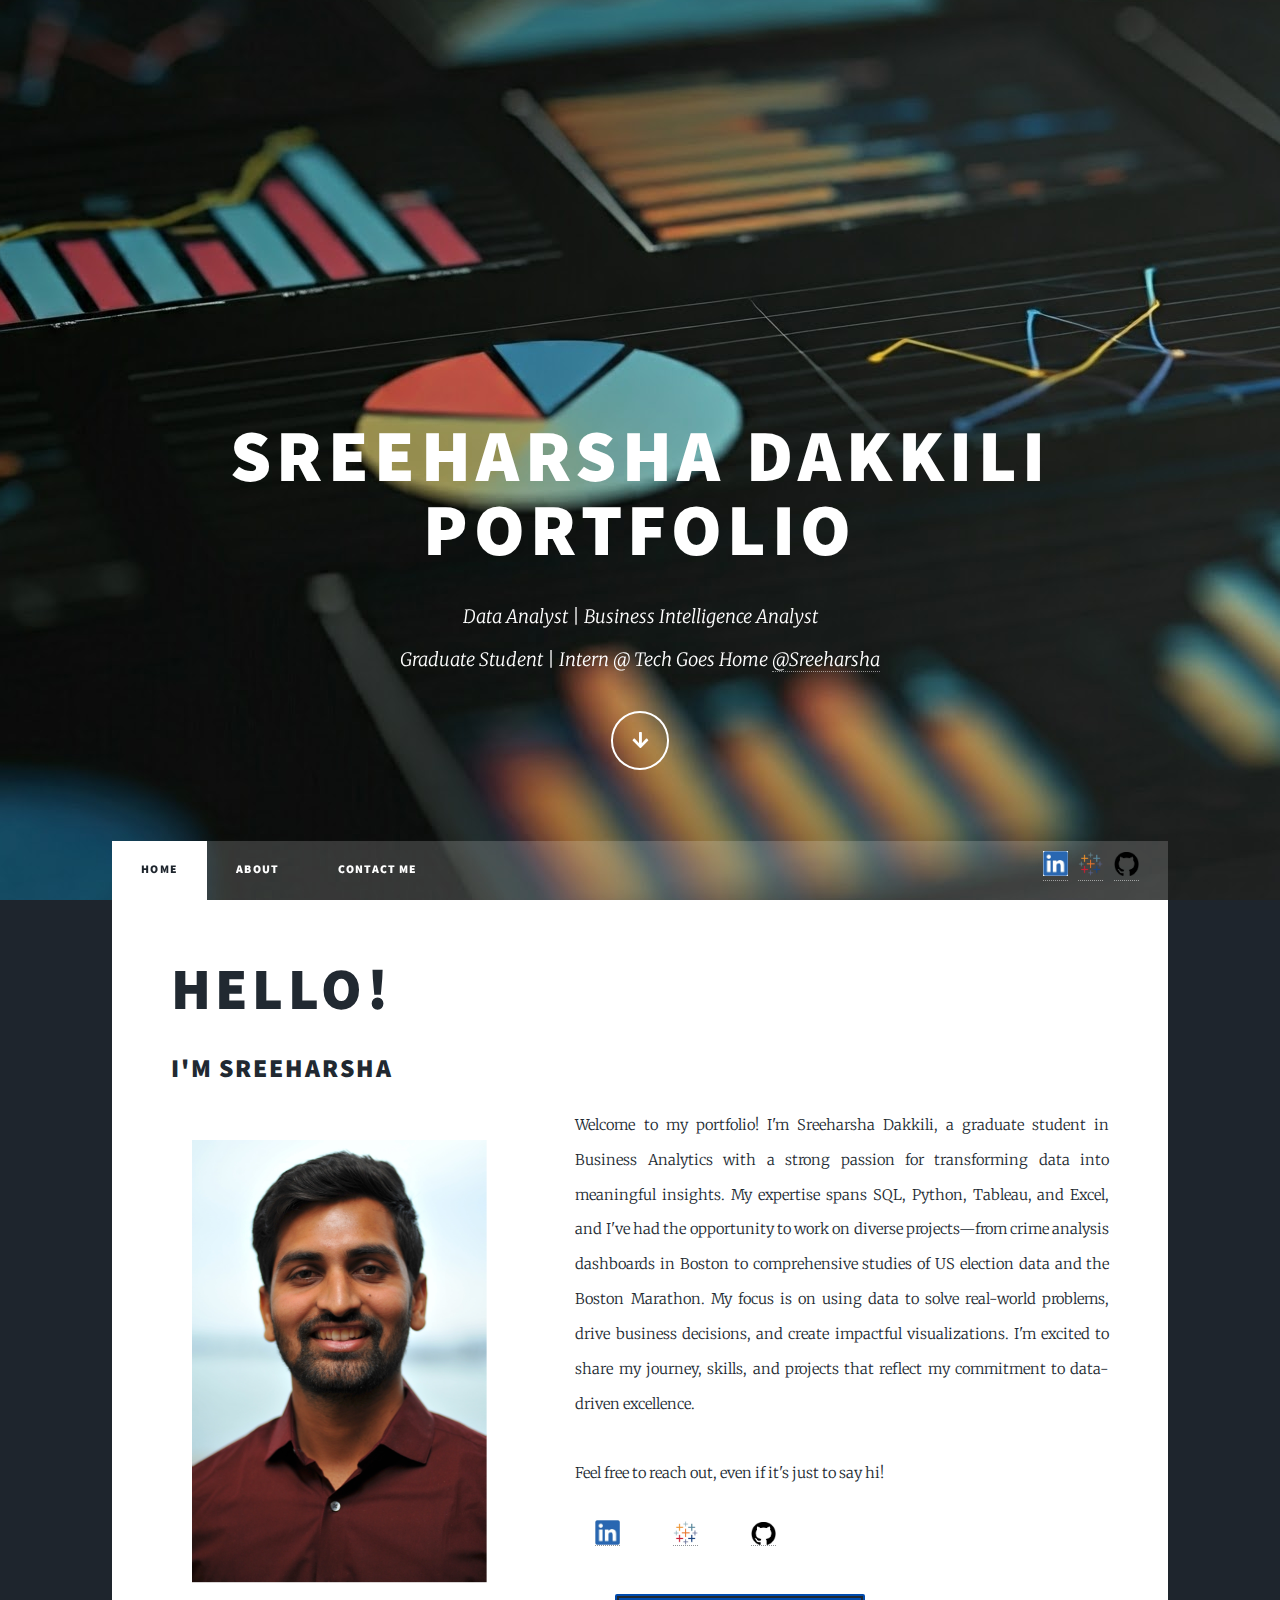
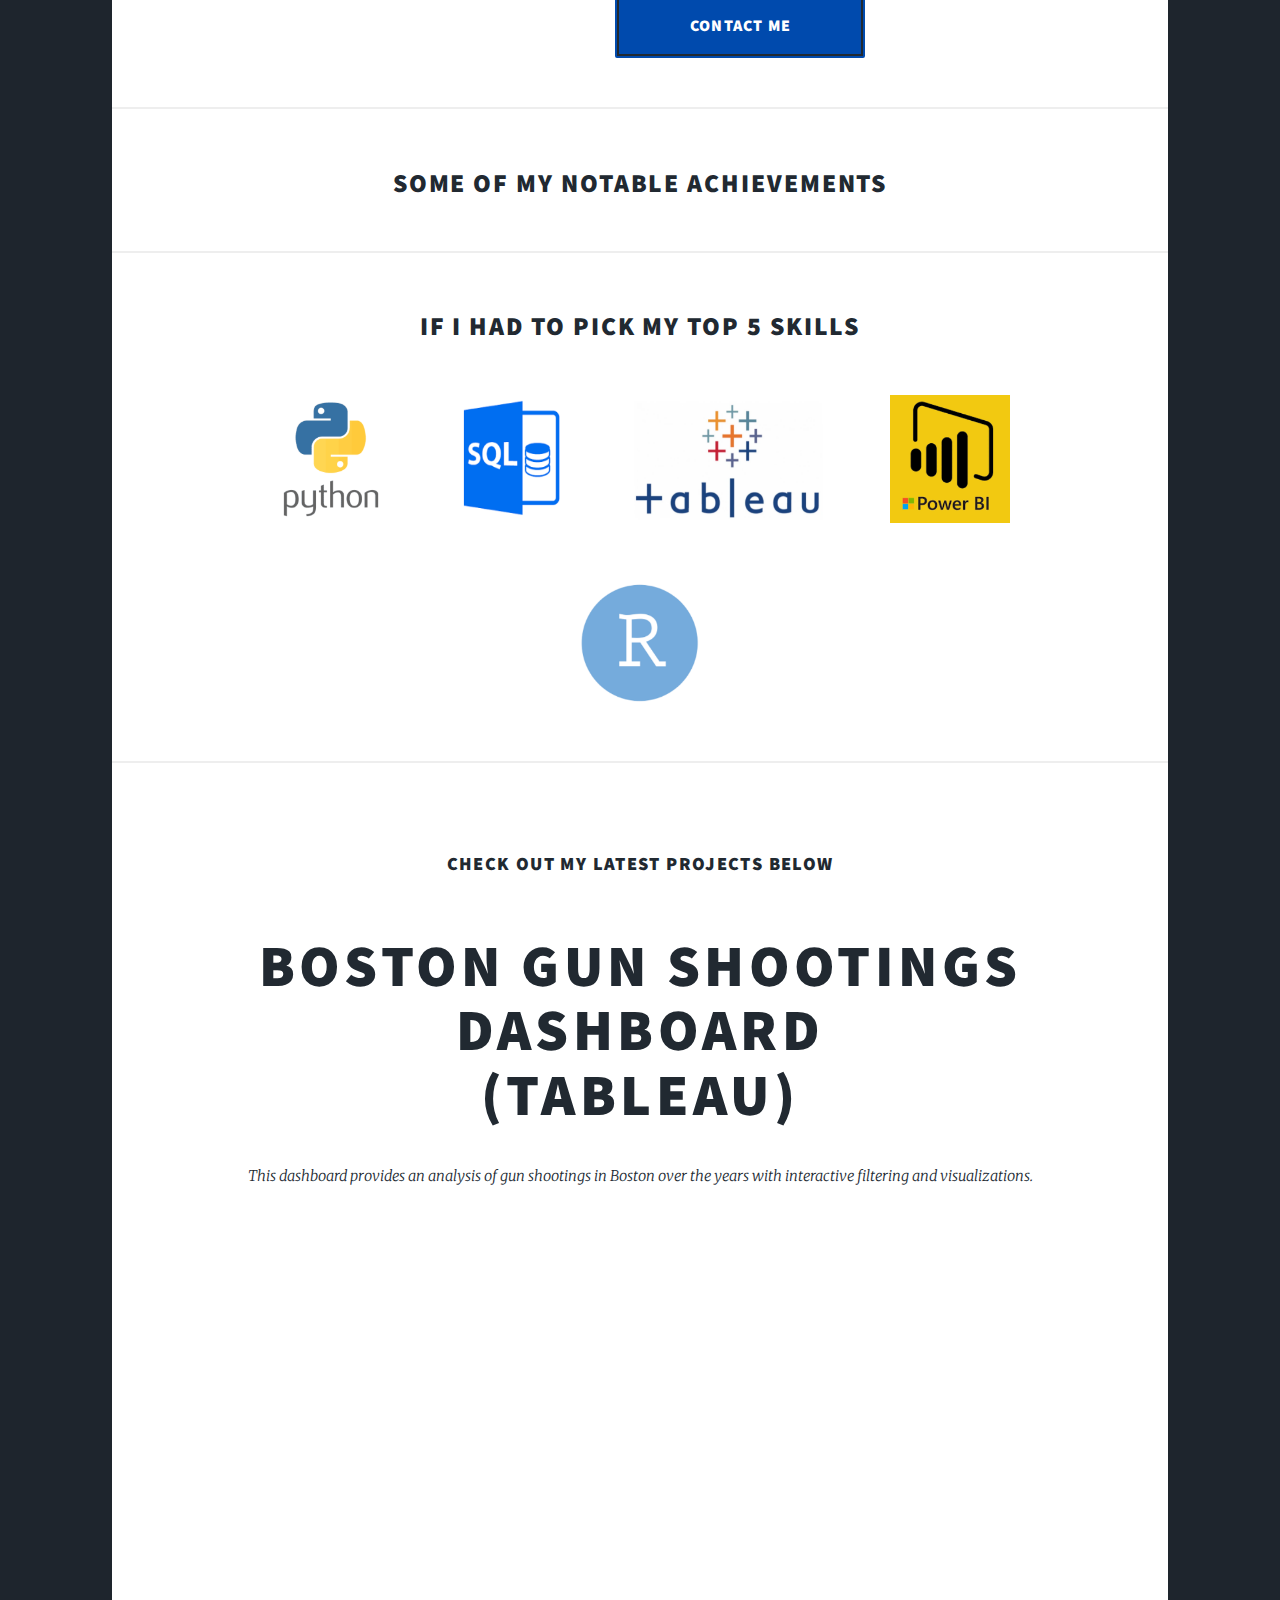
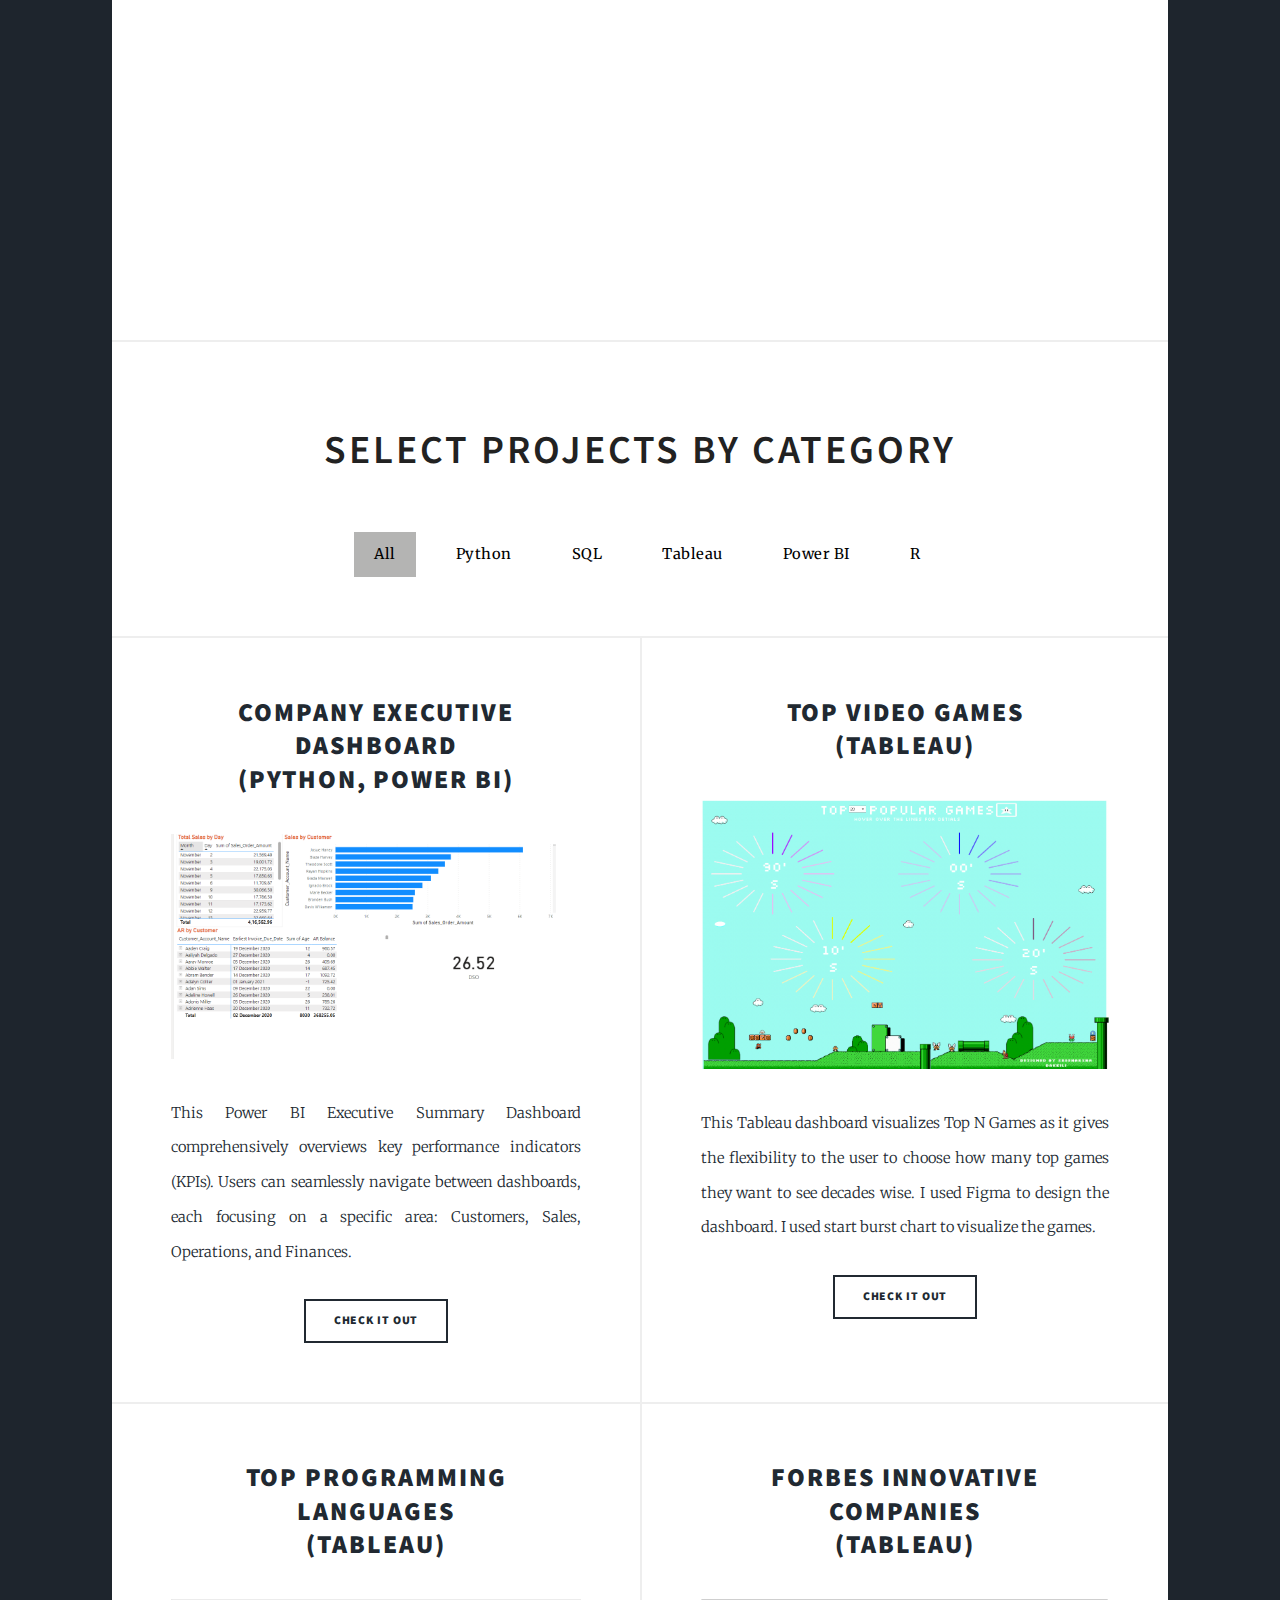
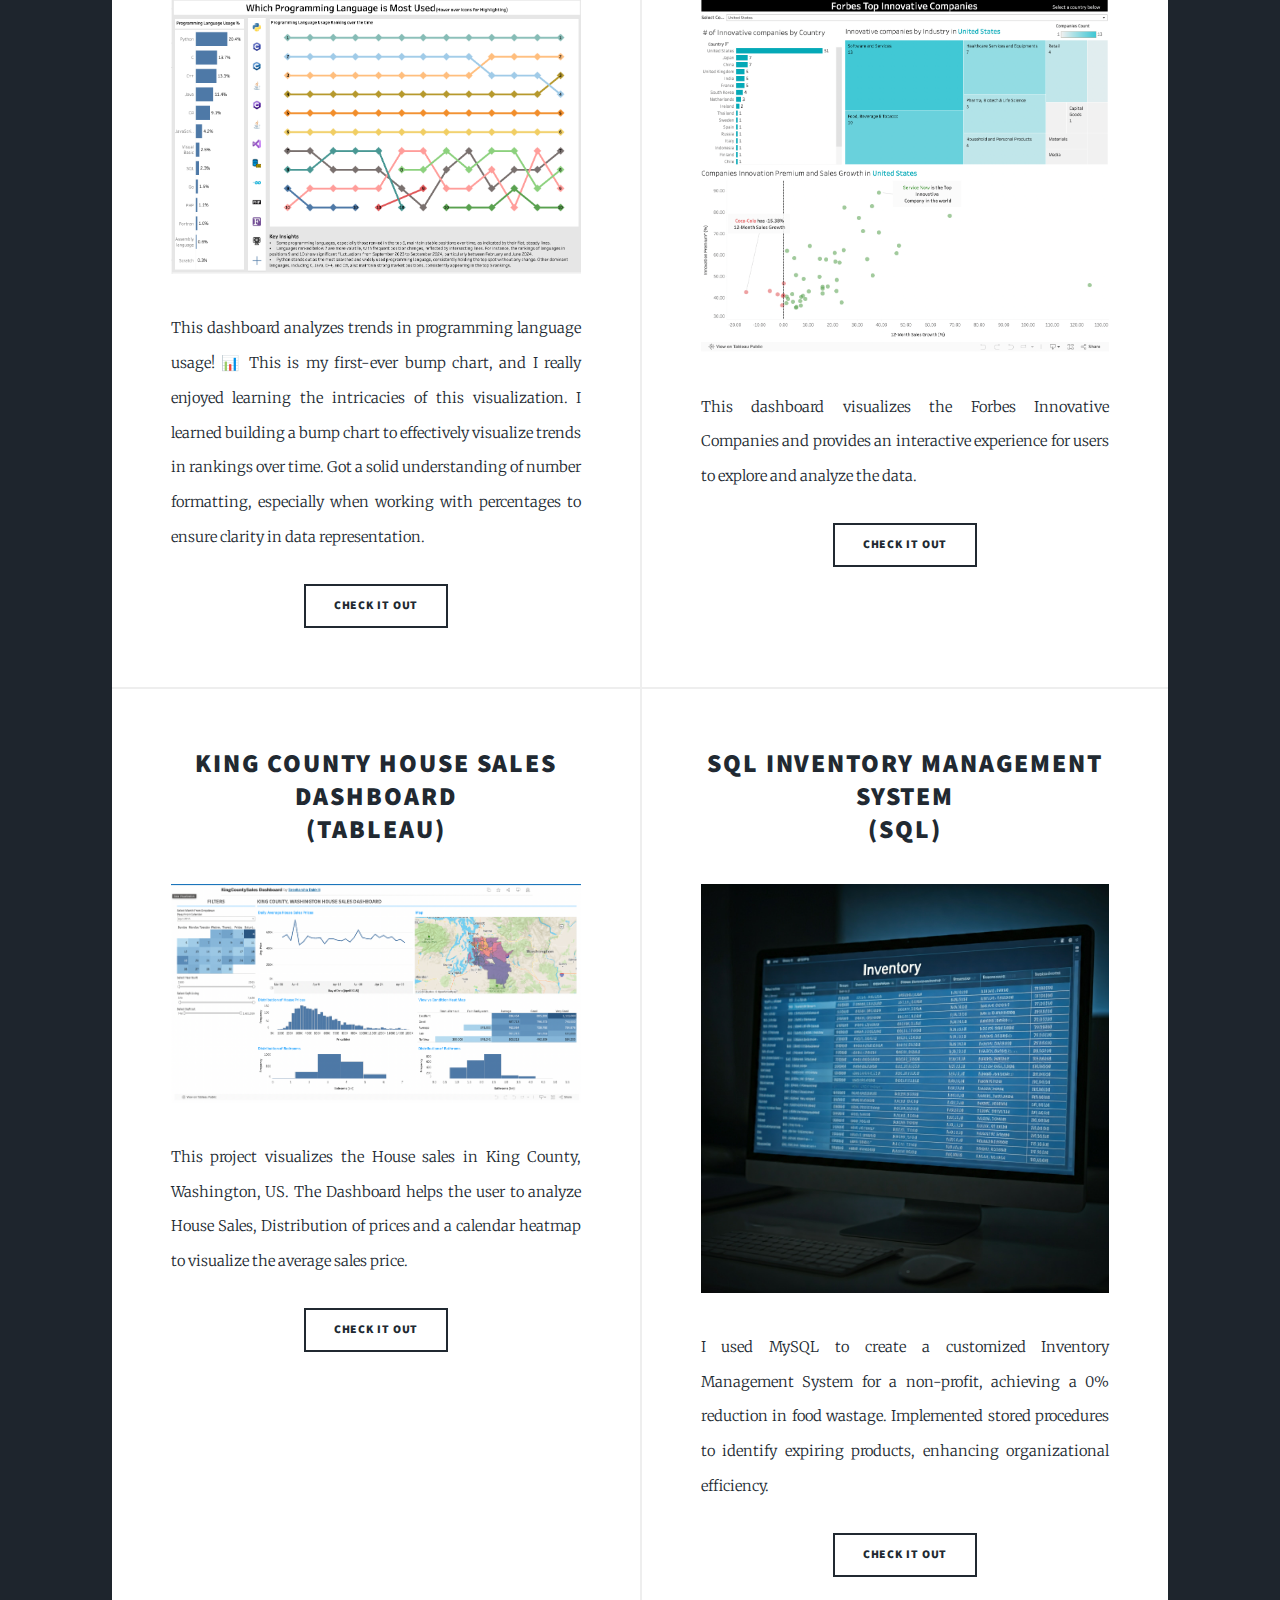
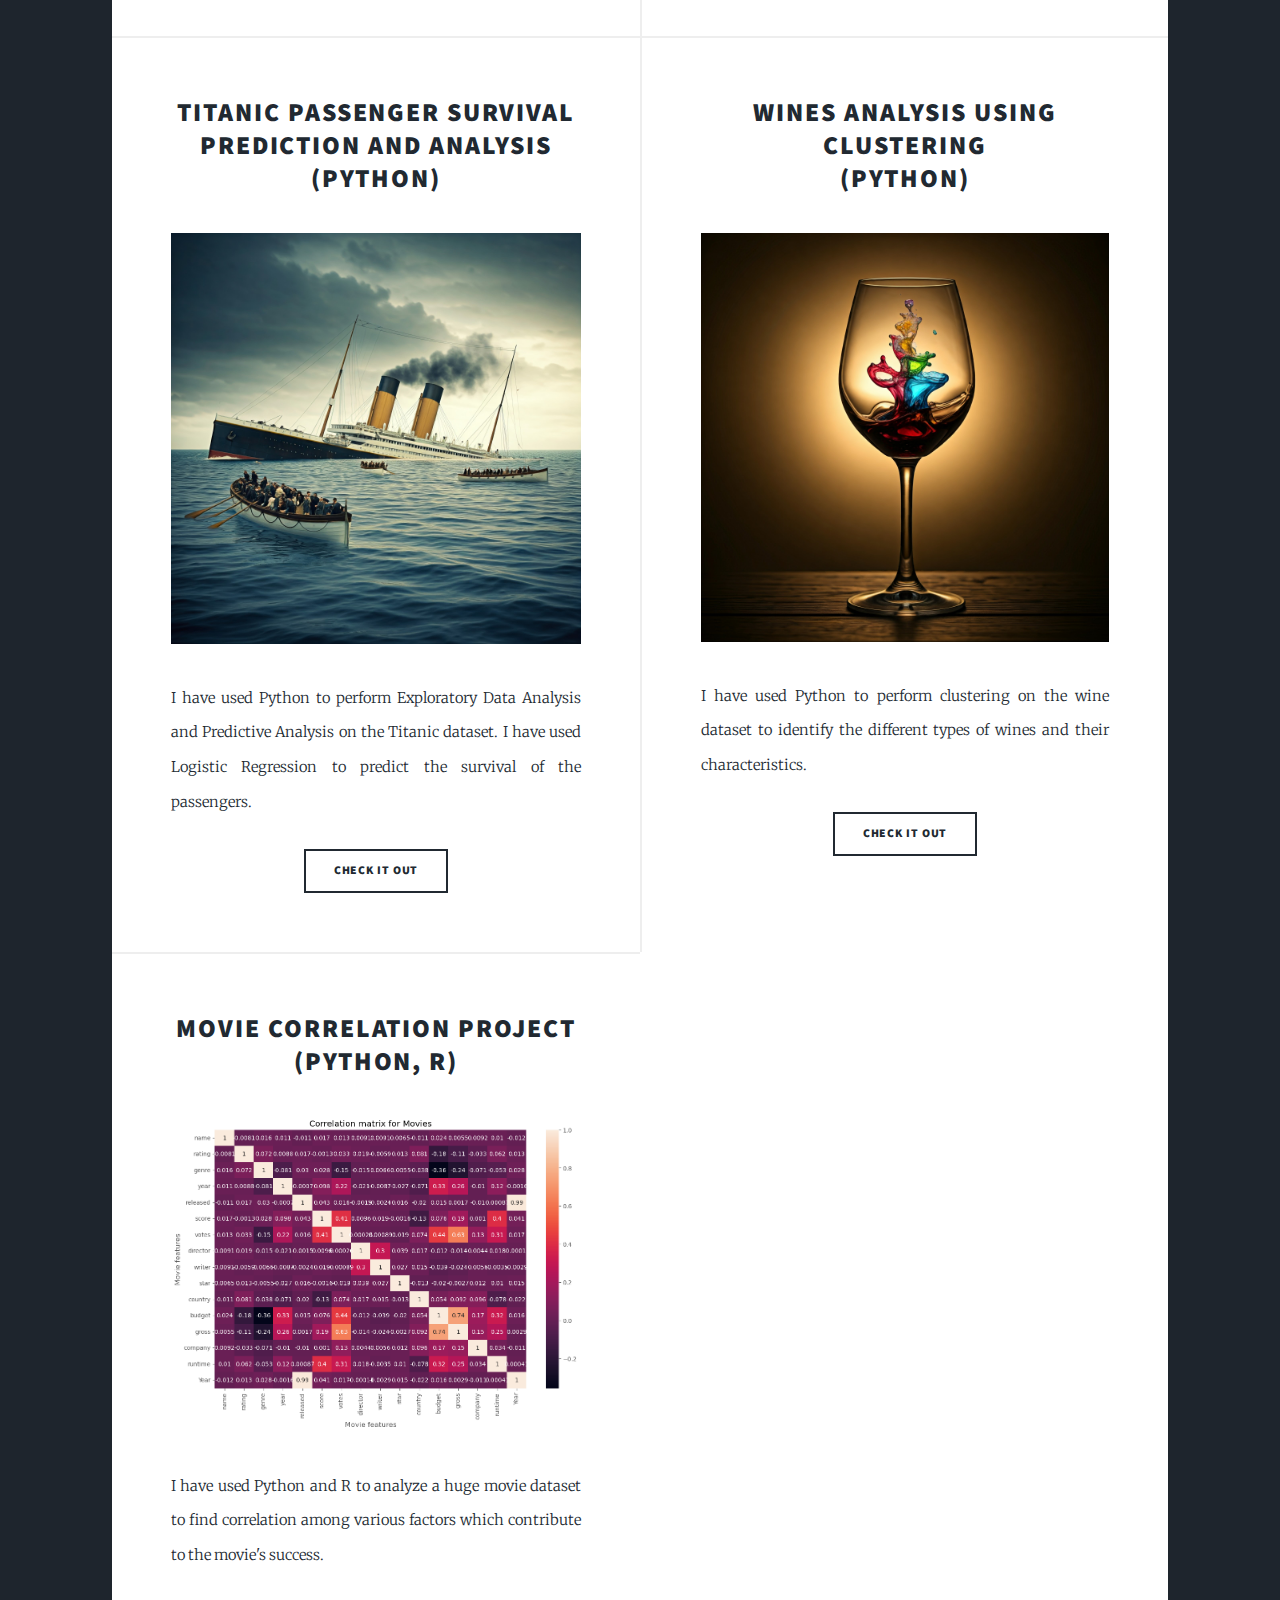
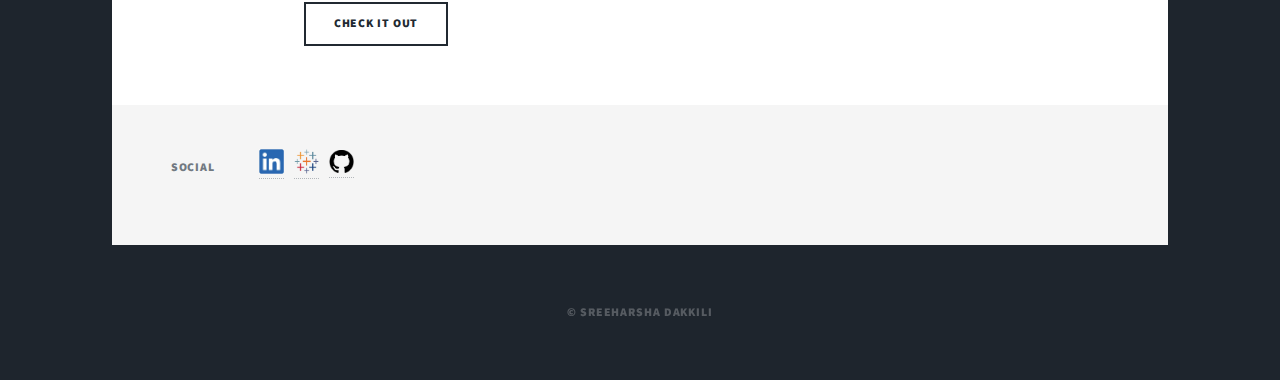
==== commit 2e2995df: "index.html" ====
--- a/index.html
+++ b/index.html
@@ -64,10 +64,9 @@
 							<div class="content">
 								<h1>Hello!</h1>
 								<h2>I'm Sreeharsha</h2>
-								<p><span class="image left"><img src="images/Sreeharsha Dakkili.png" alt="Sreeharsha Dakkili" /></span>I am a passionate Data/Business Analyst Graduate student, actively seeking opportunities in analytics. With strong expertise in tools like SQL, Tableau, and Python, I excel at turning raw data into actionable insights. My experience includes diverse projects, from creating dashboards analyzing crime in Boston to comprehensive TV series analyses using dynamic zone visibility and parameters.
-								I've also worked on real-world data challenges like US election data, the Boston Marathon, and Blue Bikes. My goal is to leverage my data skills to drive impactful business decisions.<br />
+								<p><span class="image left"><img src="images/Sreeharsha Dakkili.png" alt="Sreeharsha Dakkili" /></span>Welcome to my portfolio! I'm Sreeharsha Dakkili, a graduate student in Business Analytics with a strong passion for transforming data into meaningful insights. My expertise spans SQL, Python, Tableau, and Excel, and I've had the opportunity to work on diverse projects—from crime analysis dashboards in Boston to comprehensive studies of US election data and the Boston Marathon. My focus is on using data to solve real-world problems, drive business decisions, and create impactful visualizations. I'm excited to share my journey, skills, and projects that reflect my commitment to data-driven excellence.<br />
 								<br />
-								Your feedback and suggestions would be highly appreciated.
+								 Feel free to reach out, even if it's just to say hi!
 								</p>
 							</div>
 							<div class="image">
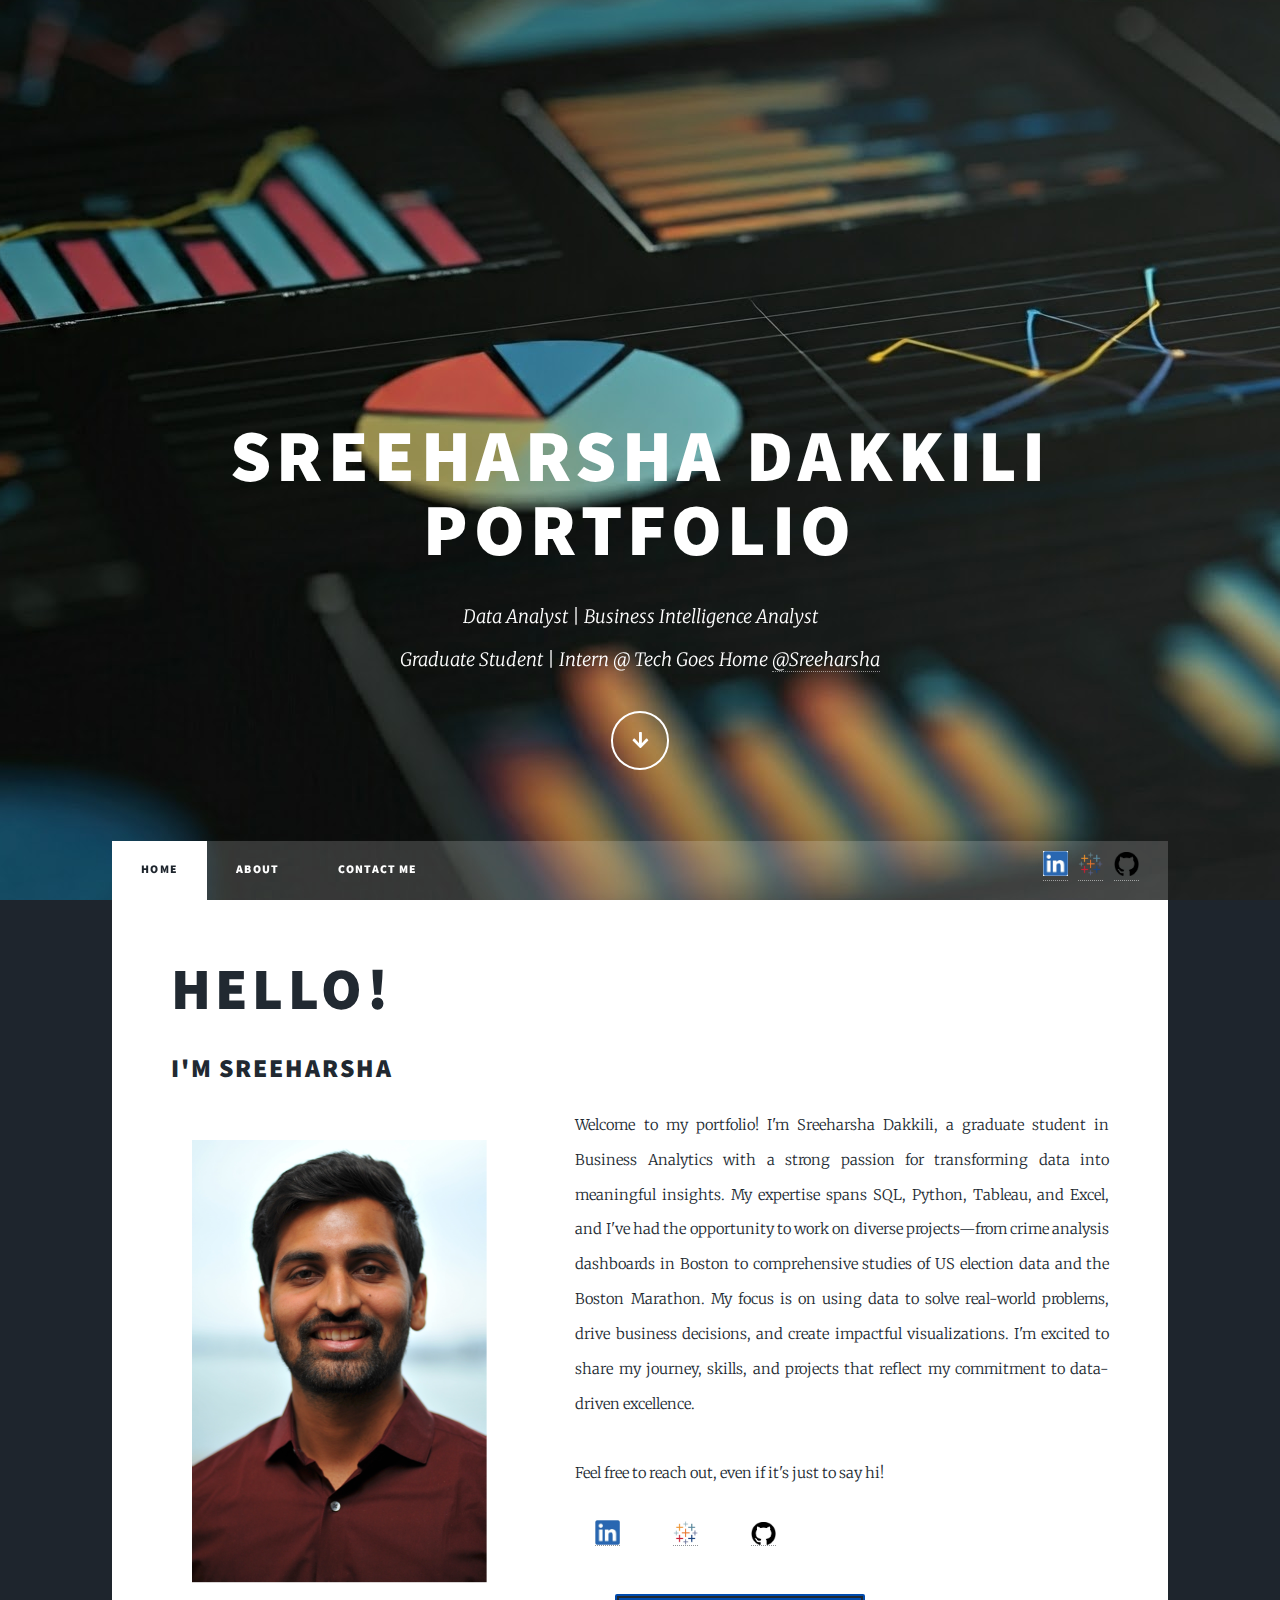
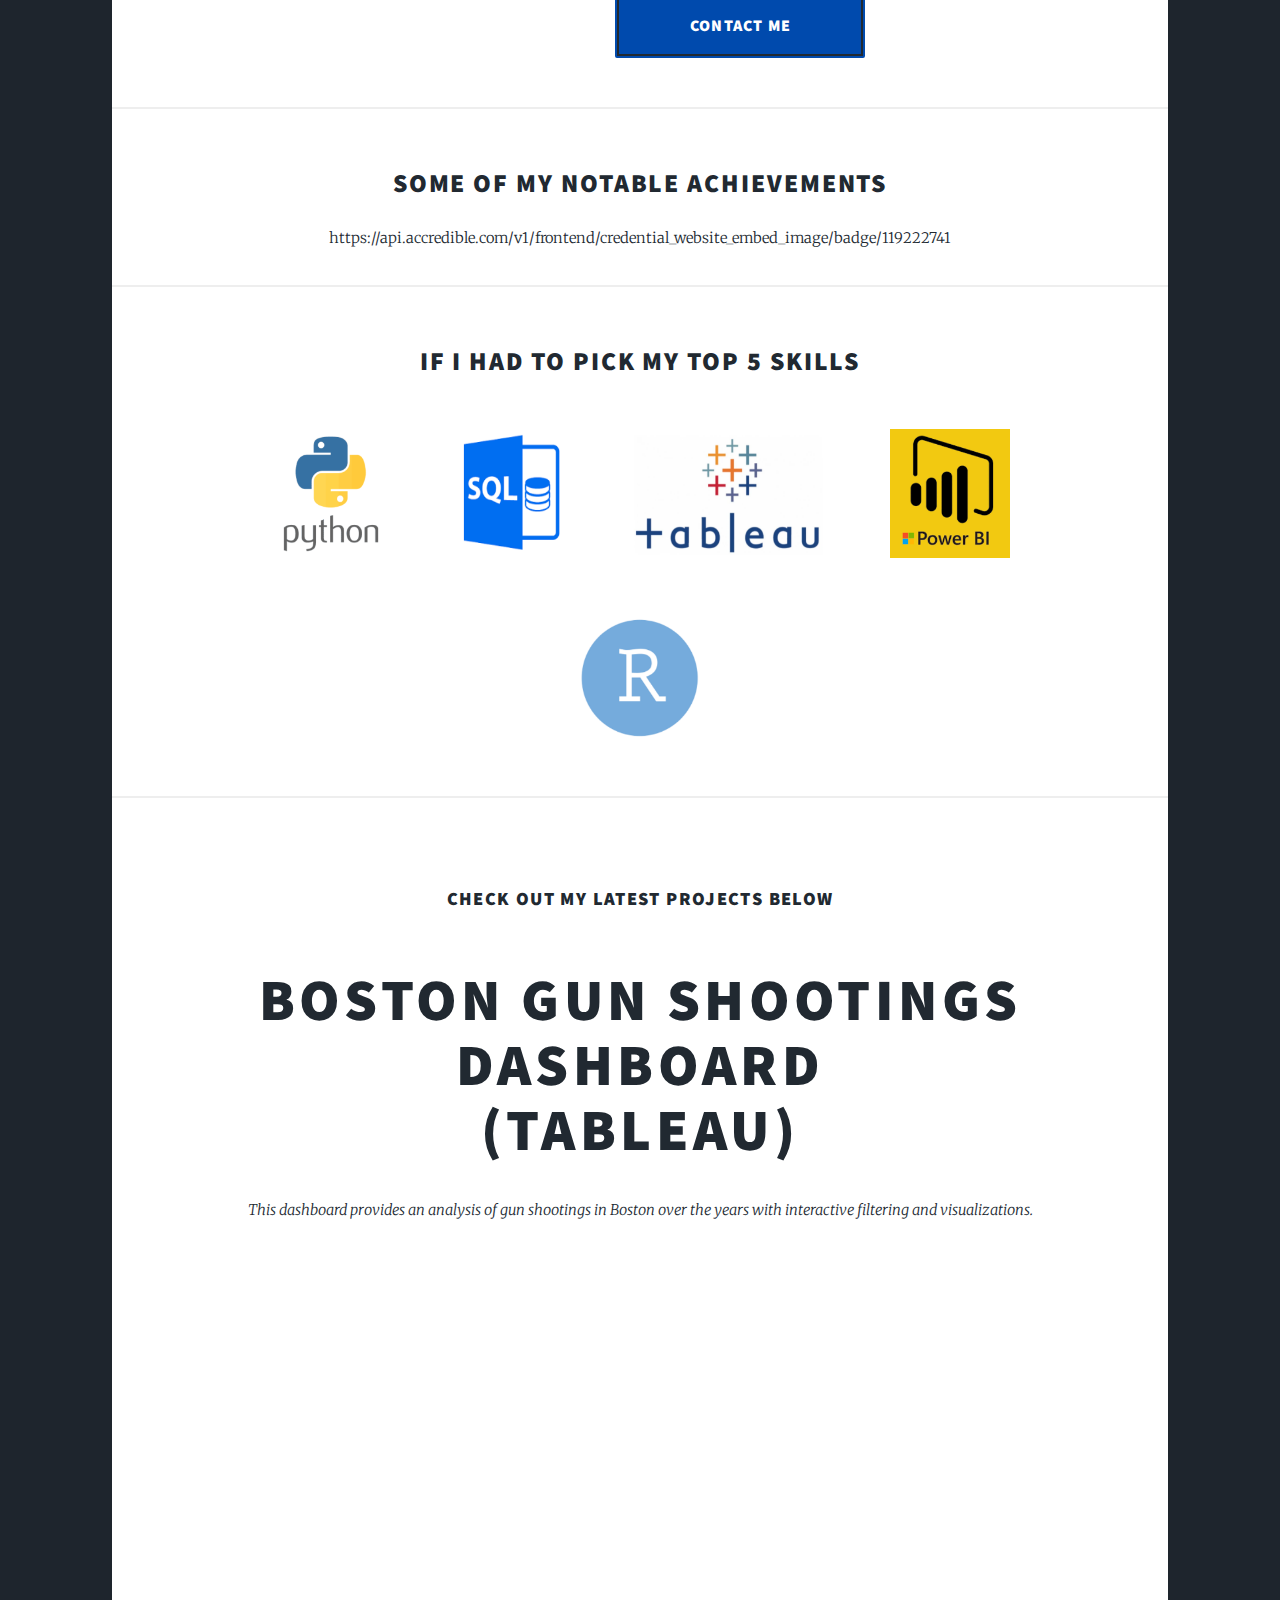
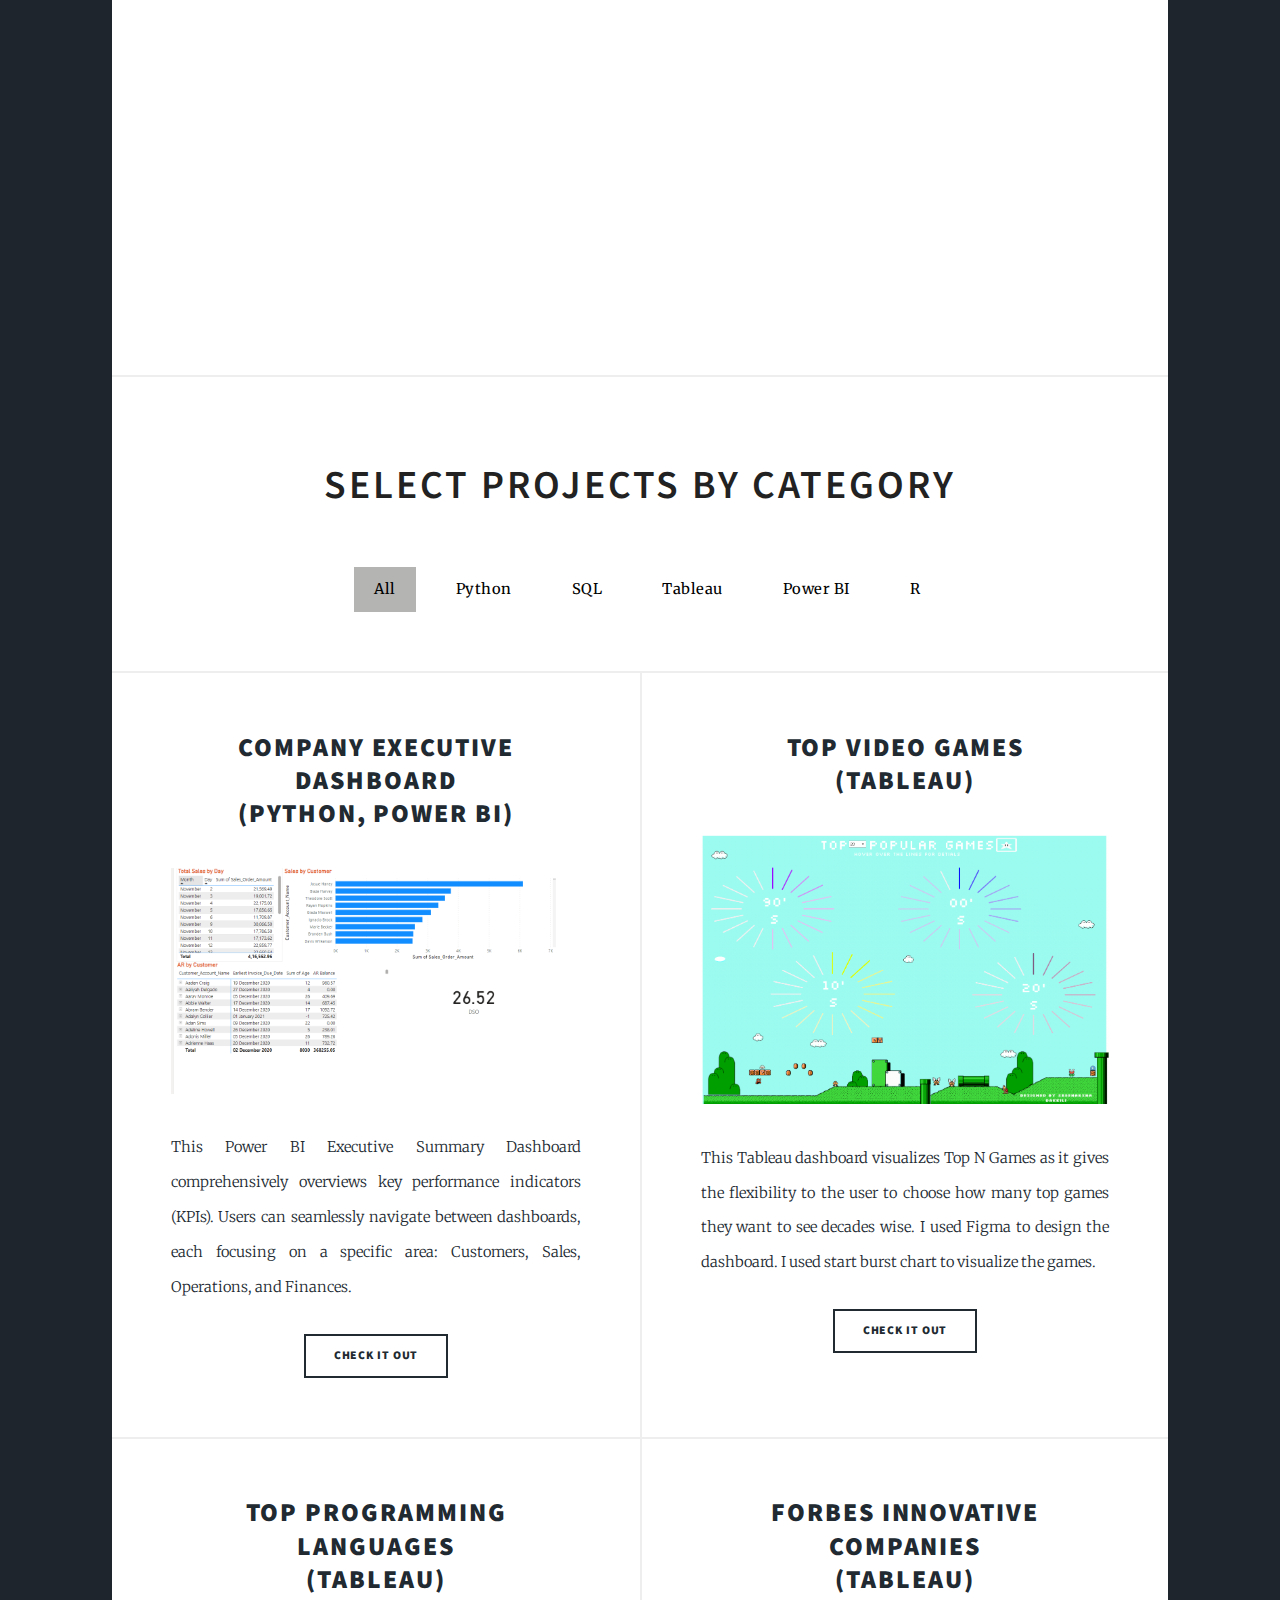
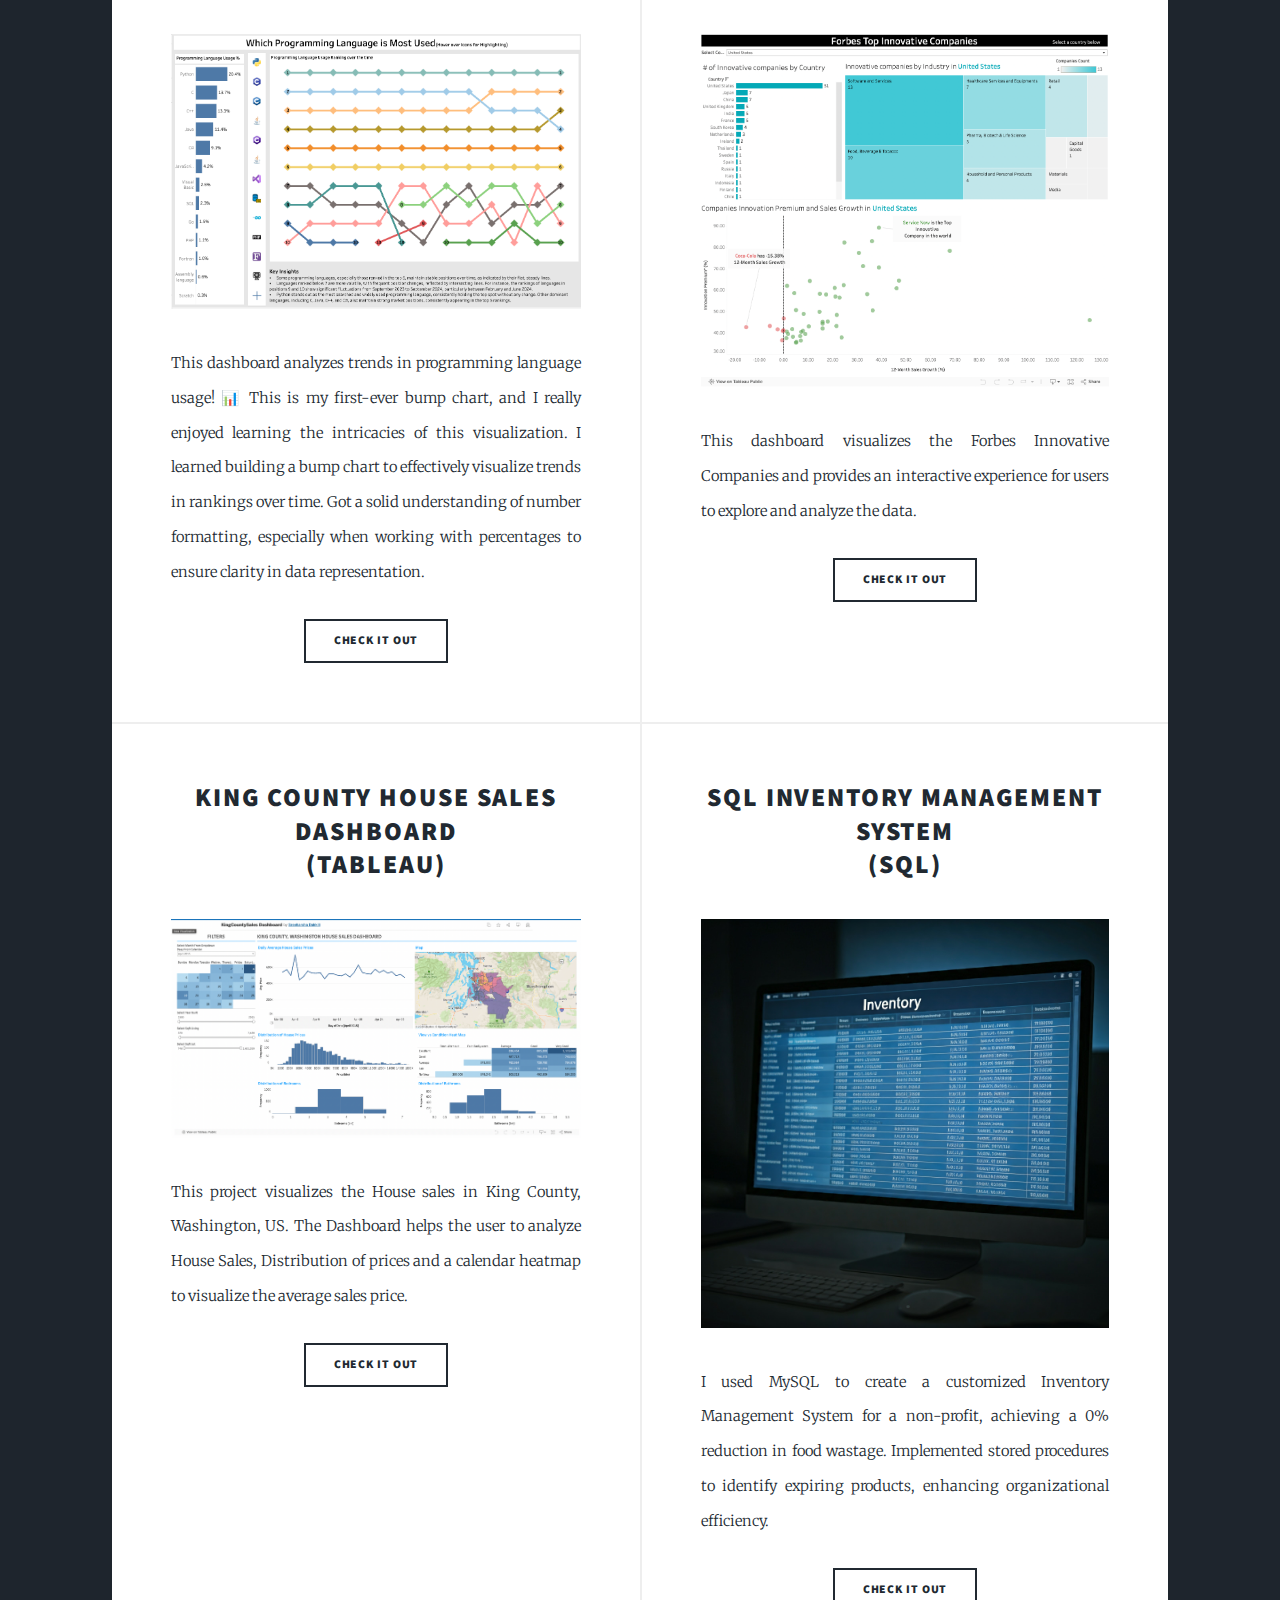
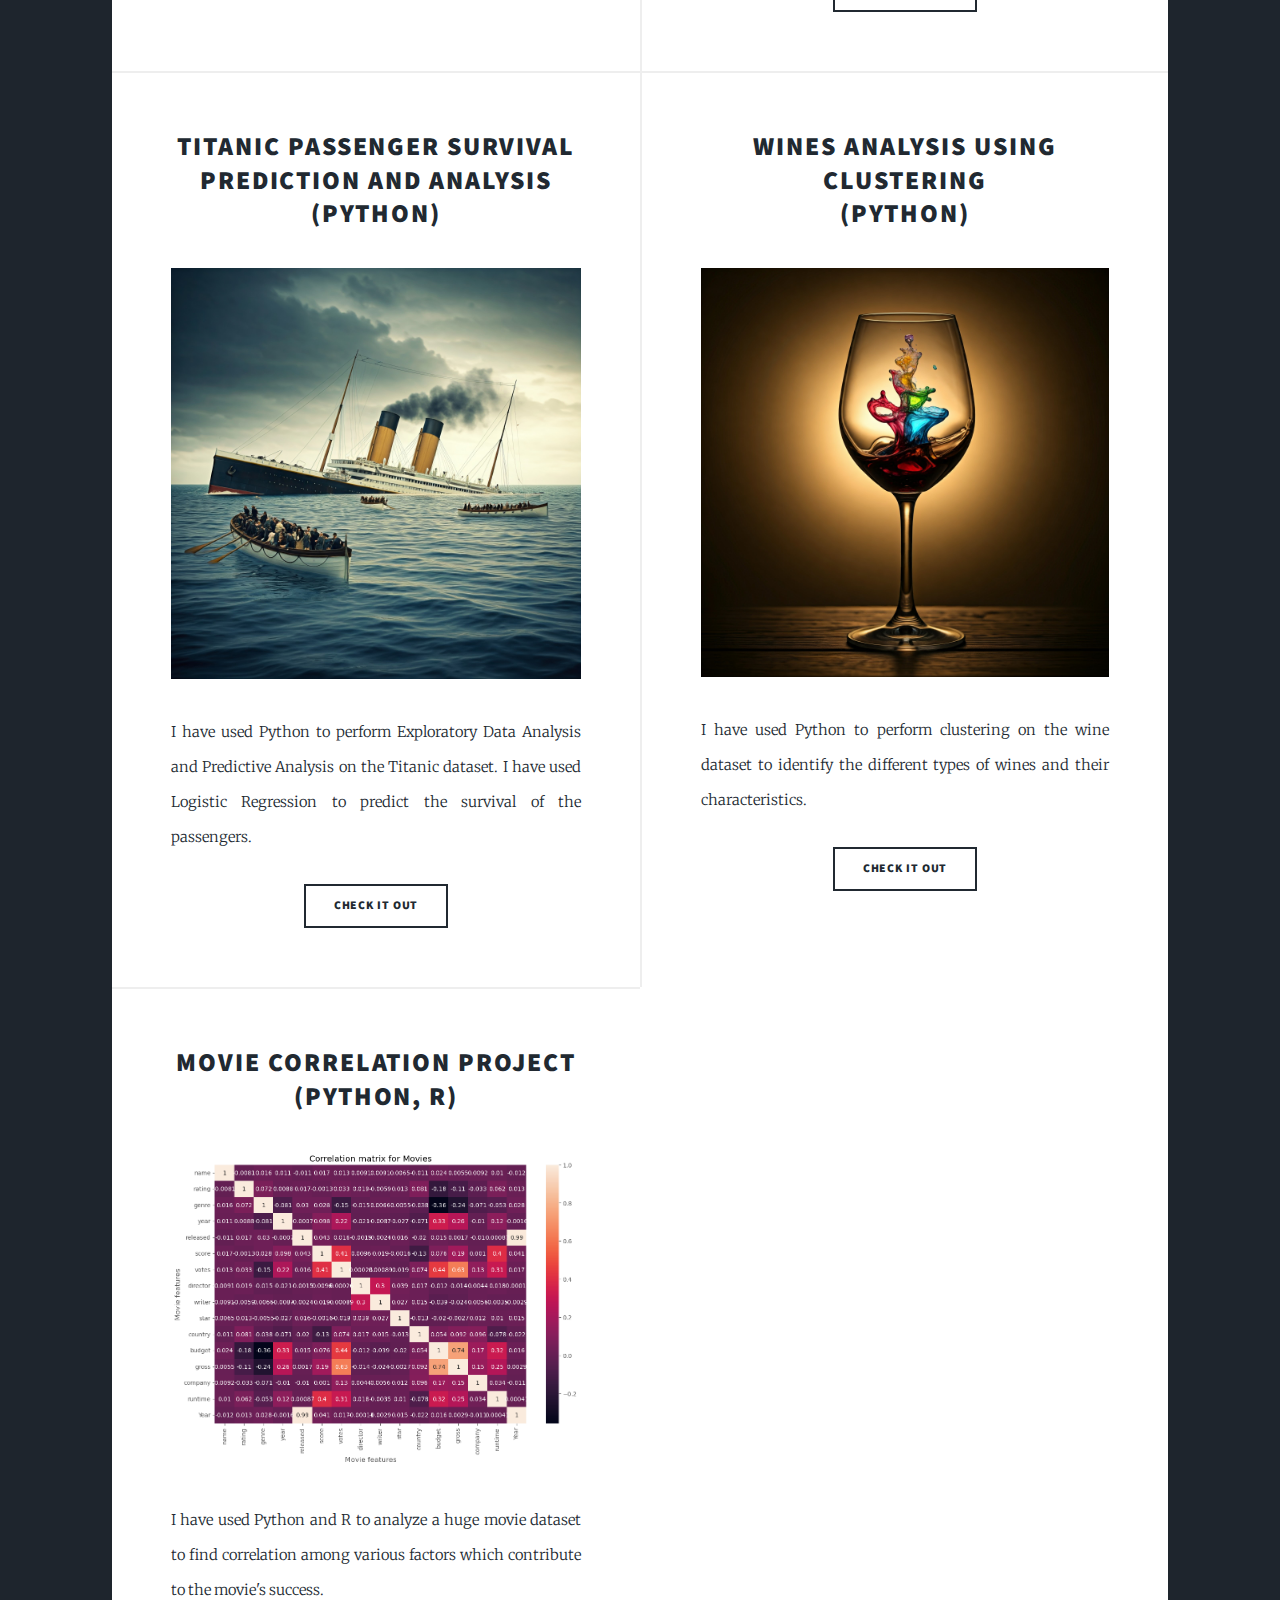
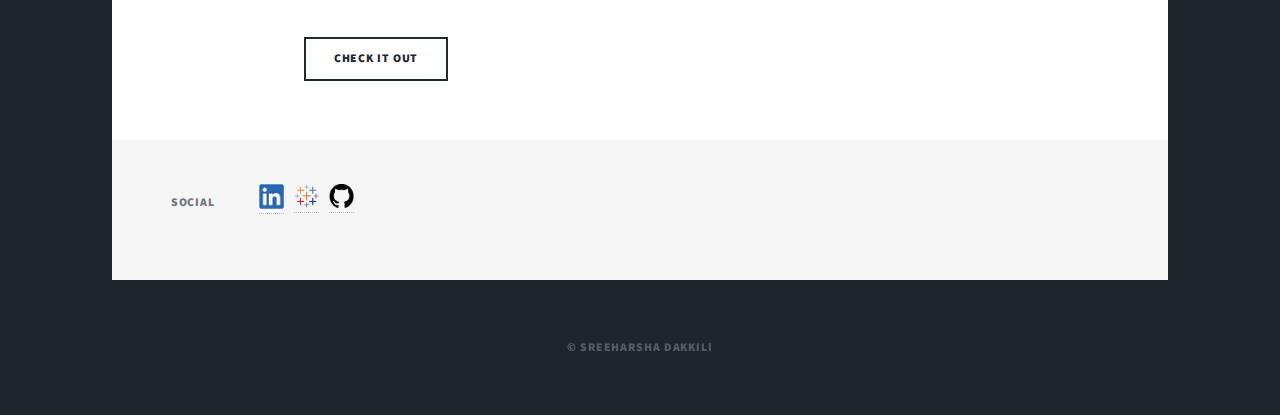
==== commit 3fffb8cb: "index.html" ====
--- a/index.html
+++ b/index.html
@@ -93,7 +93,8 @@
 								<div data-iframe-width="150" data-iframe-height="270" data-share-badge-id="0411e3b6-674d-4180-9fca-36d5d95d5d21" data-share-badge-host="https://www.credly.com"></div>
 								
 								<!-- Placeholder for future certifications -->
-								<!-- Add more certifications here as needed -->
+								<!-- Data Bricks Certificate -->
+								https://api.accredible.com/v1/frontend/credential_website_embed_image/badge/119222741
 								<!-- Example:
 								<div data-iframe-width="150" data-iframe-height="270" data-share-badge-id="your-badge-id" data-share-badge-host="https://www.credly.com"></div>
 								-->
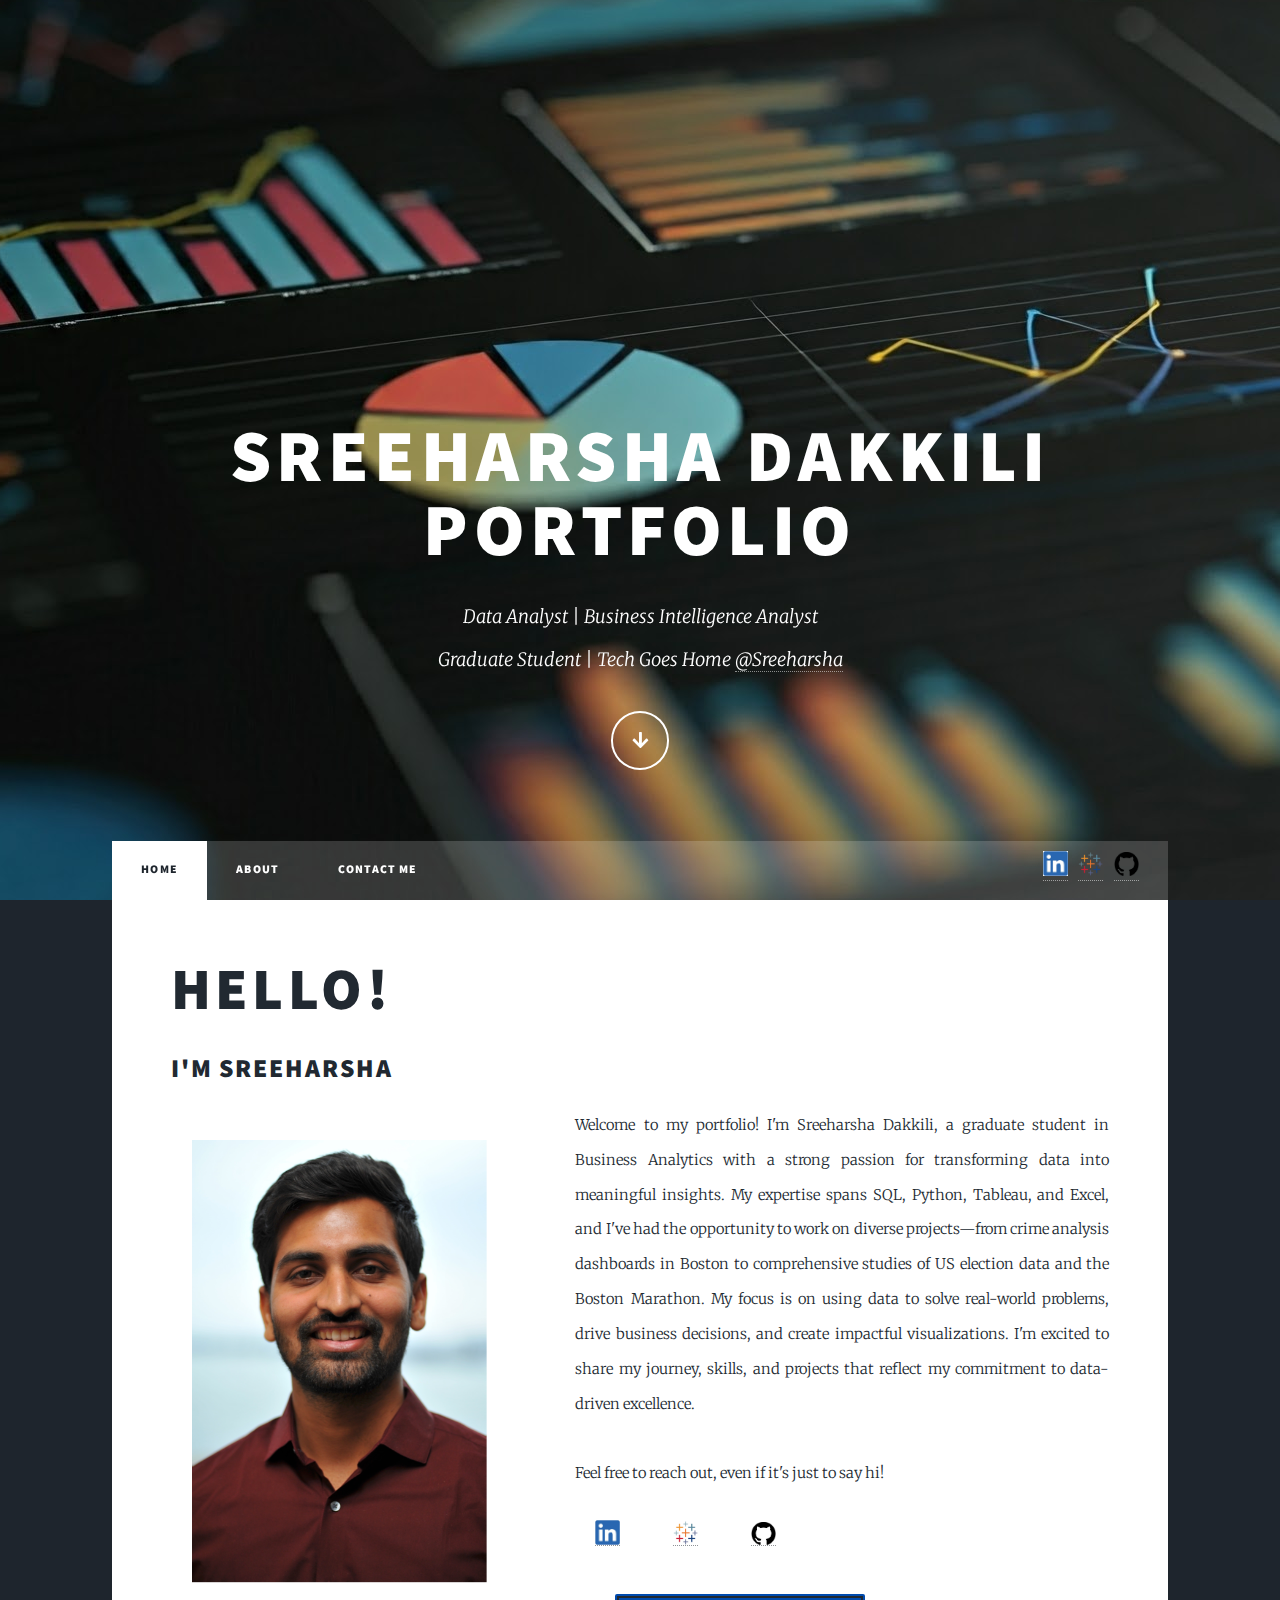
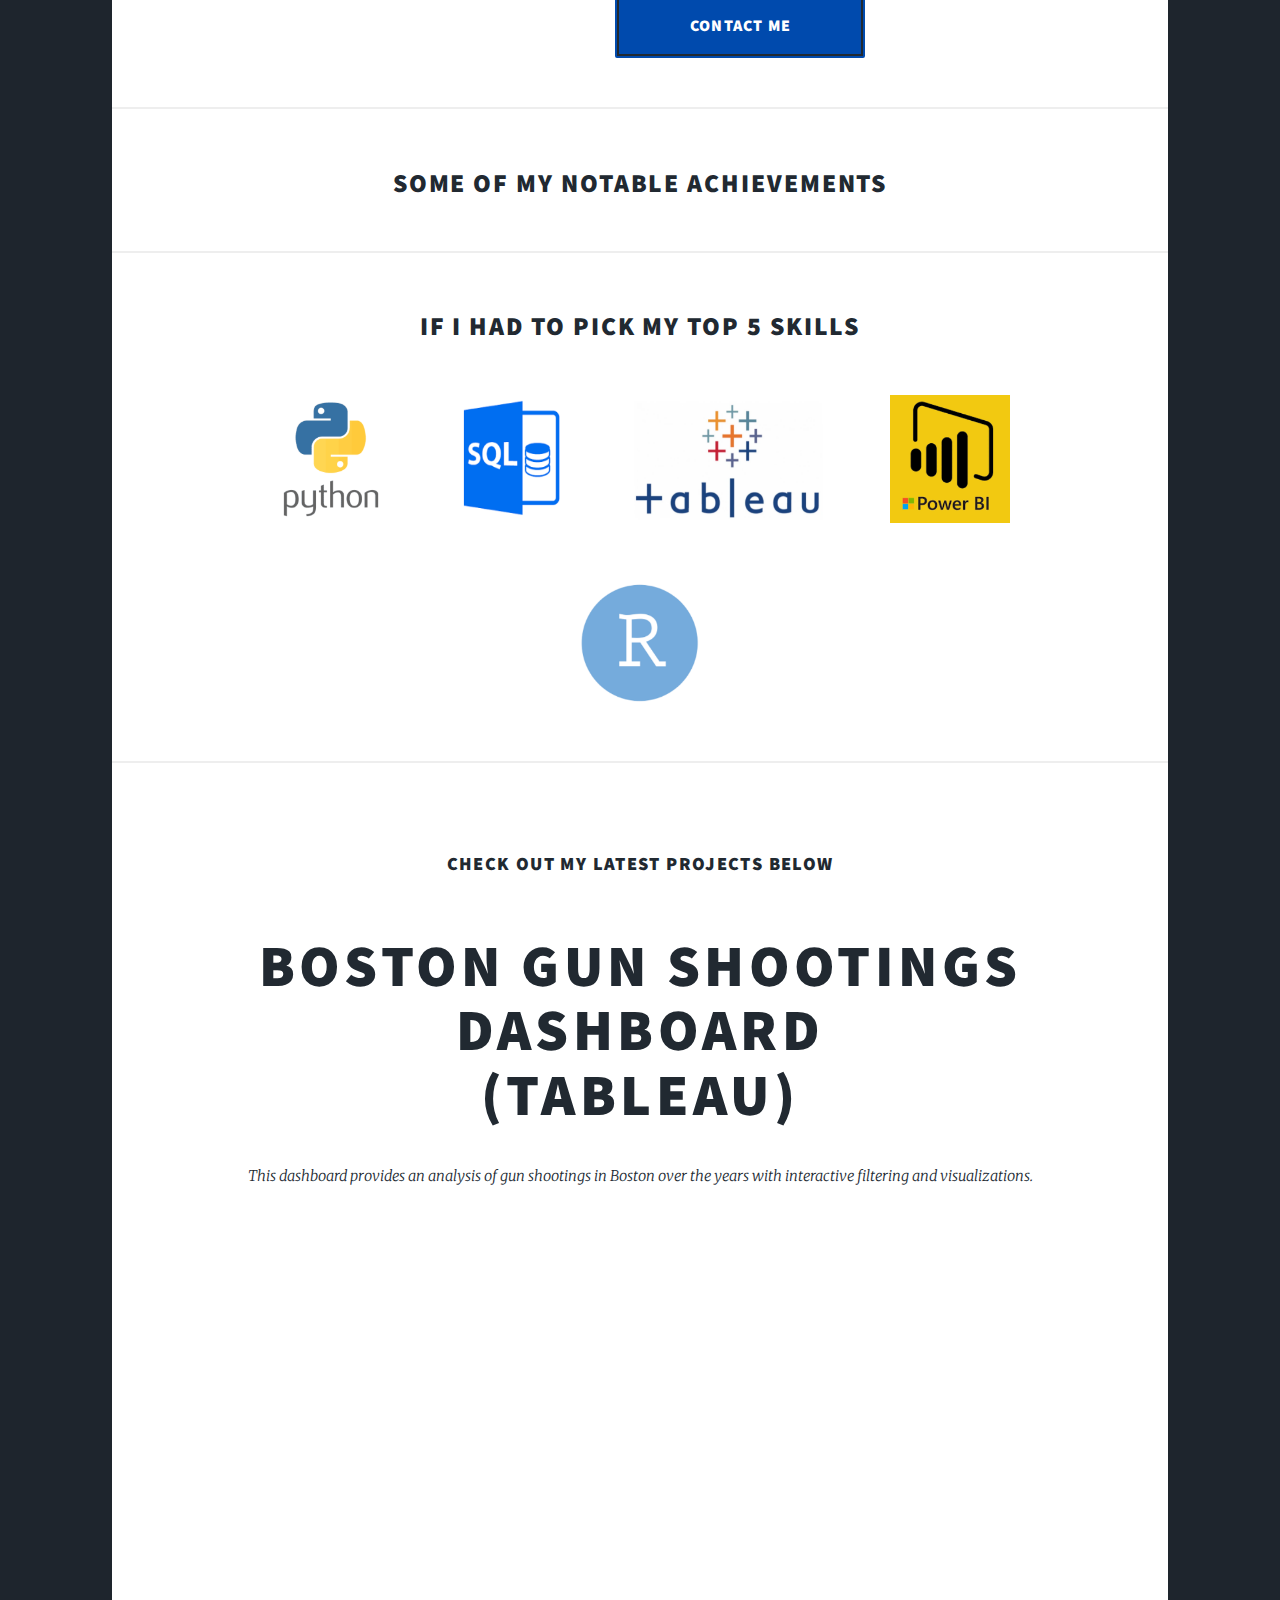
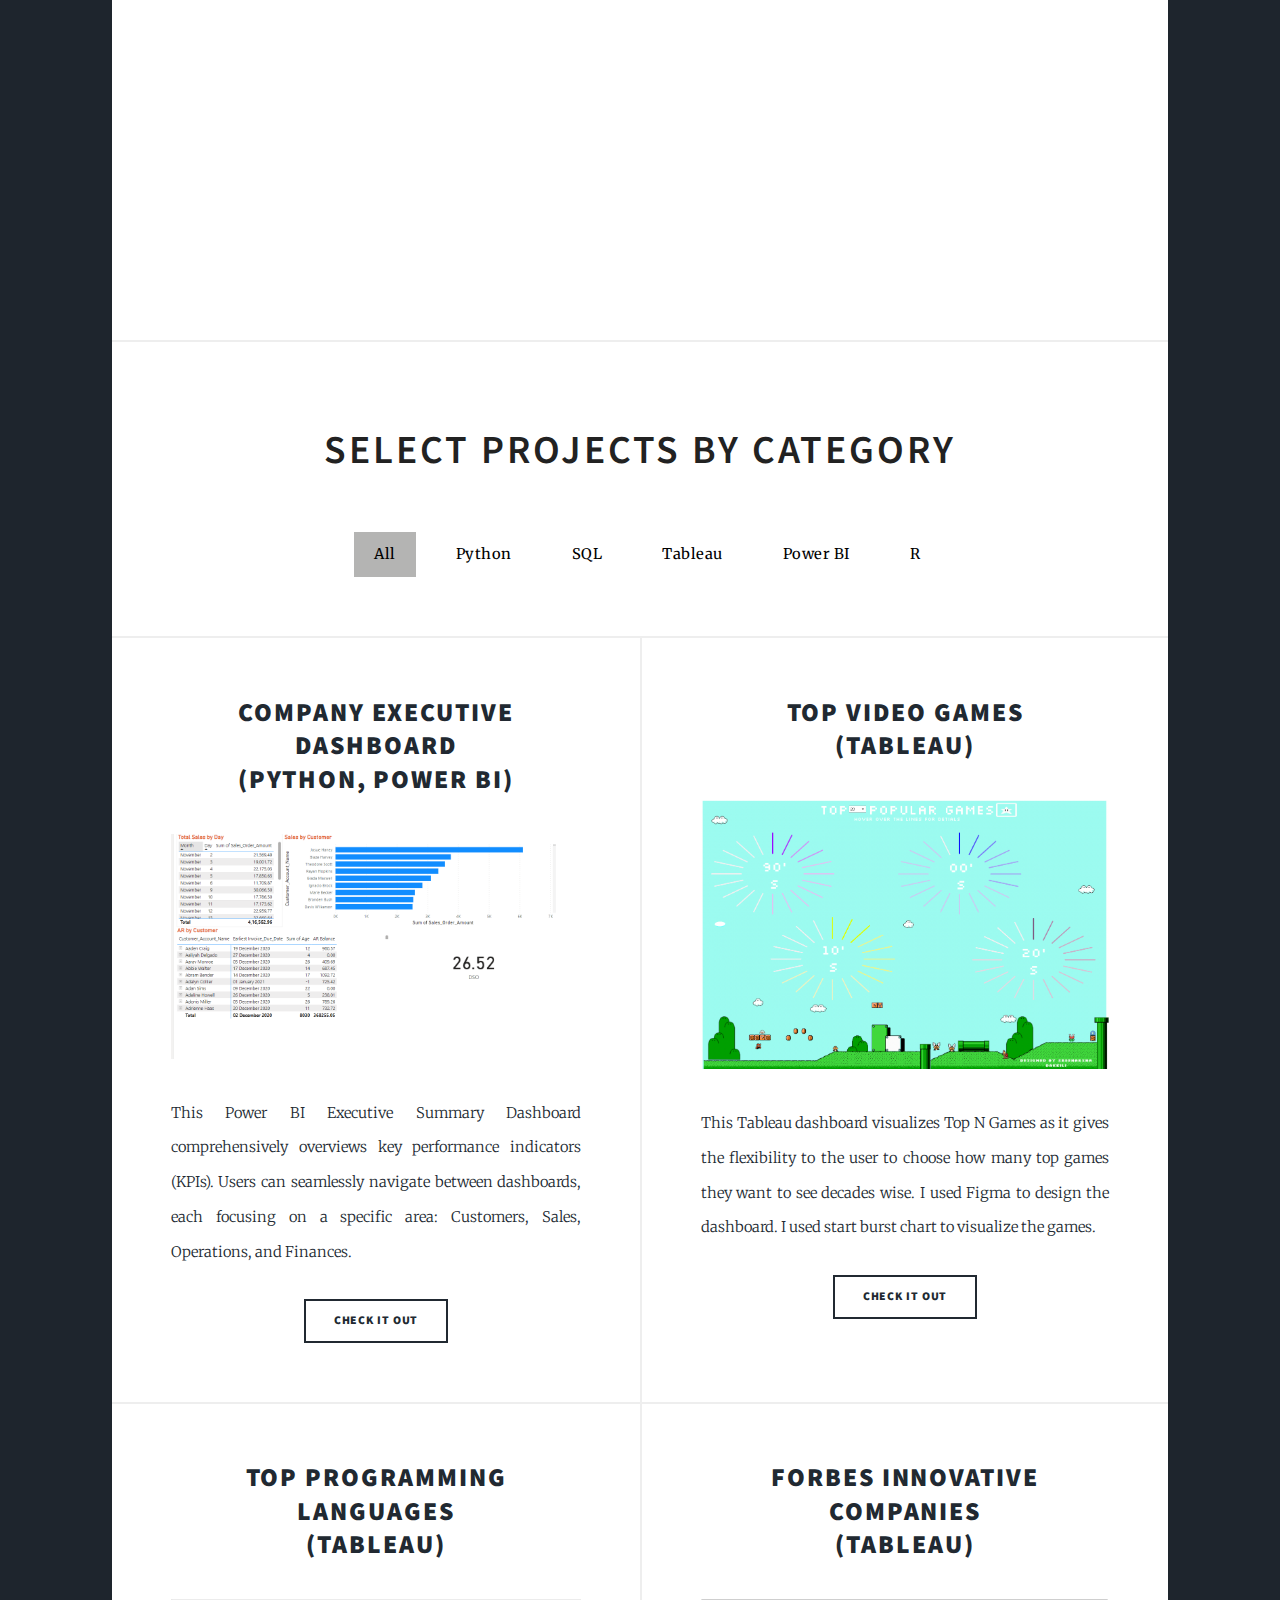
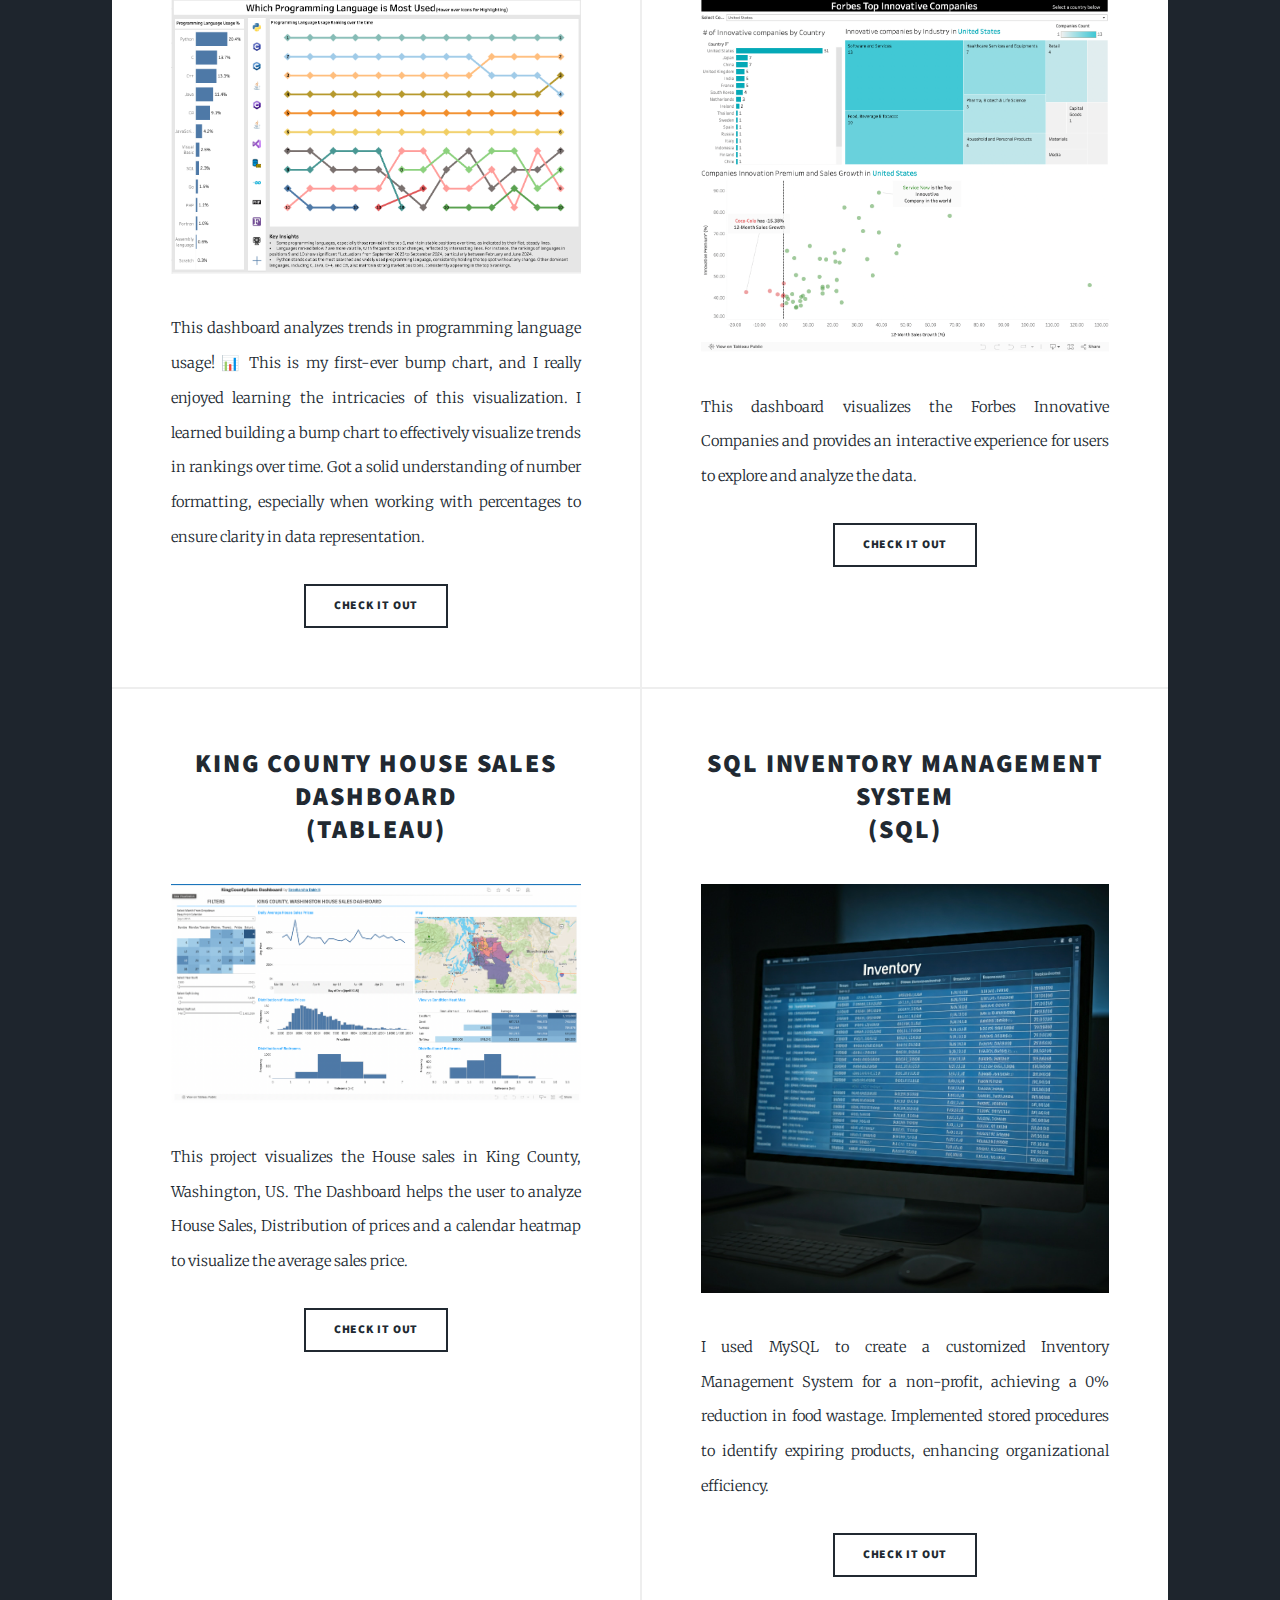
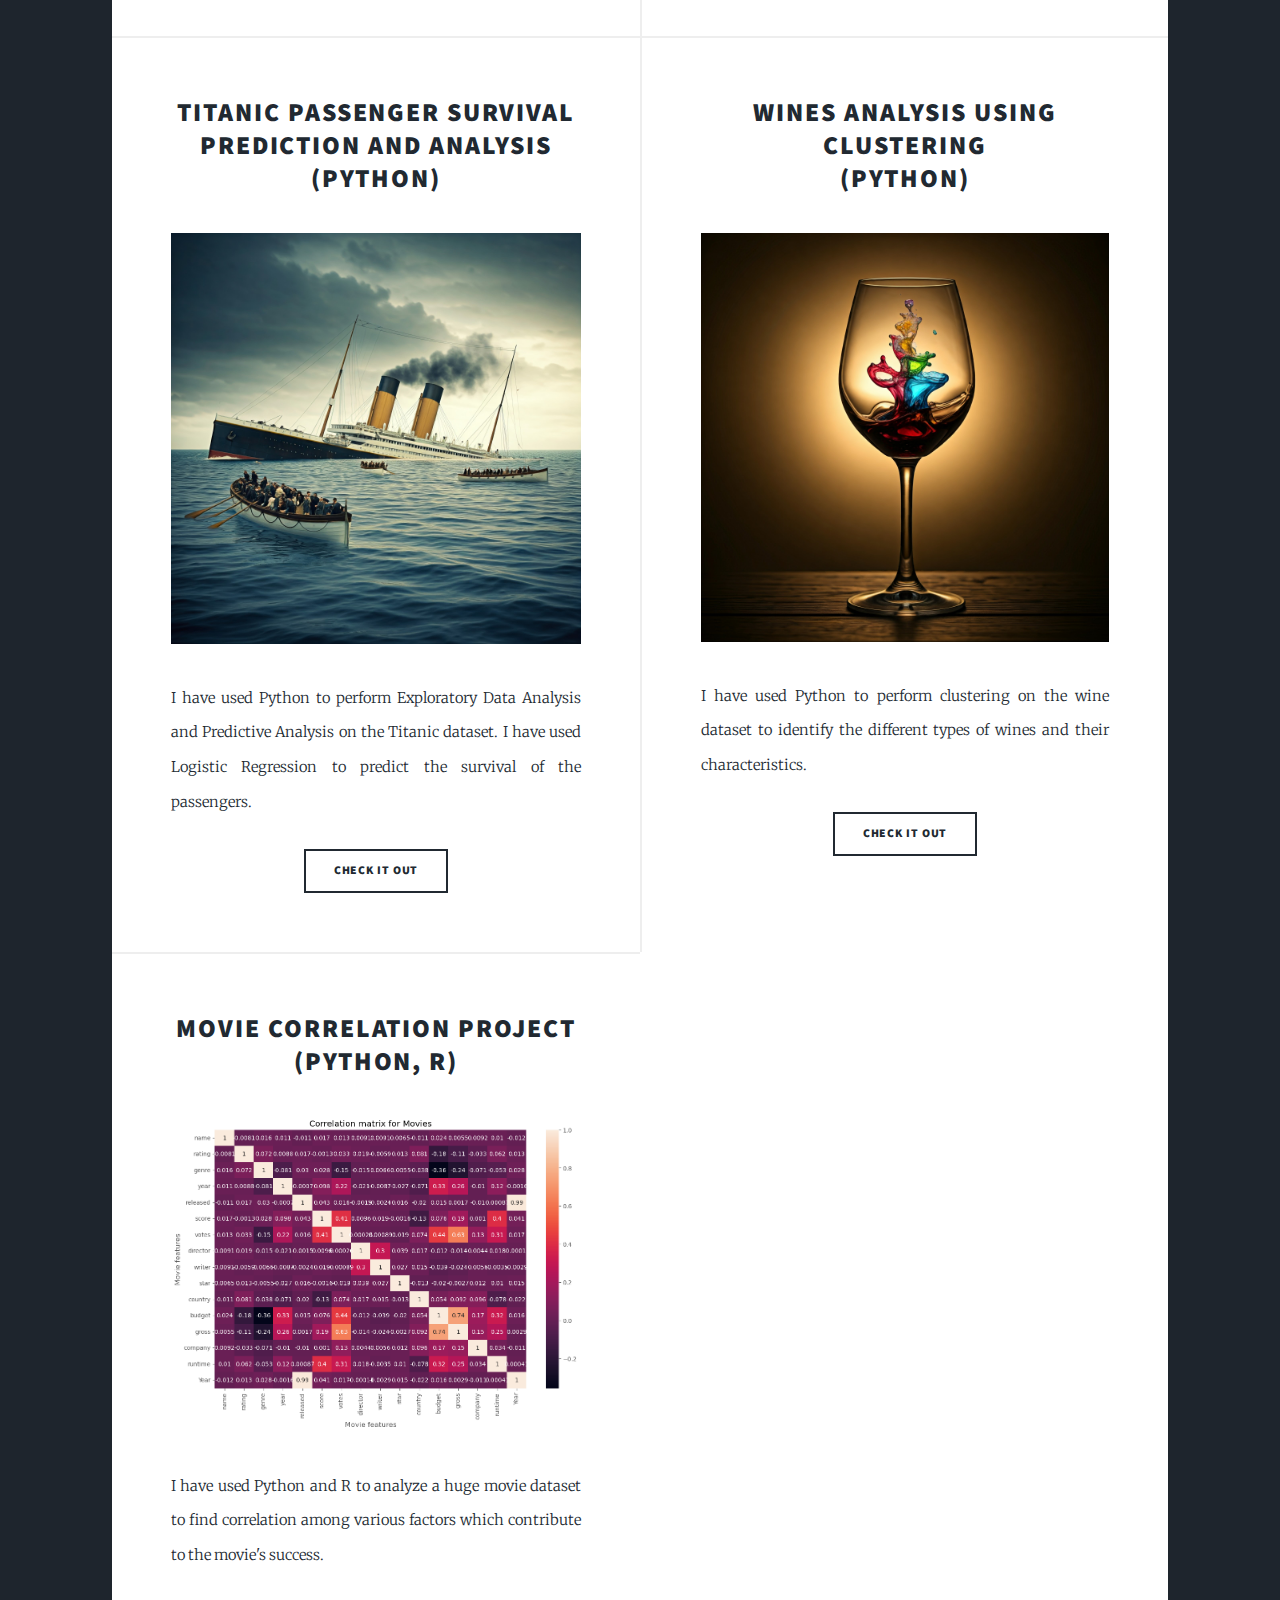
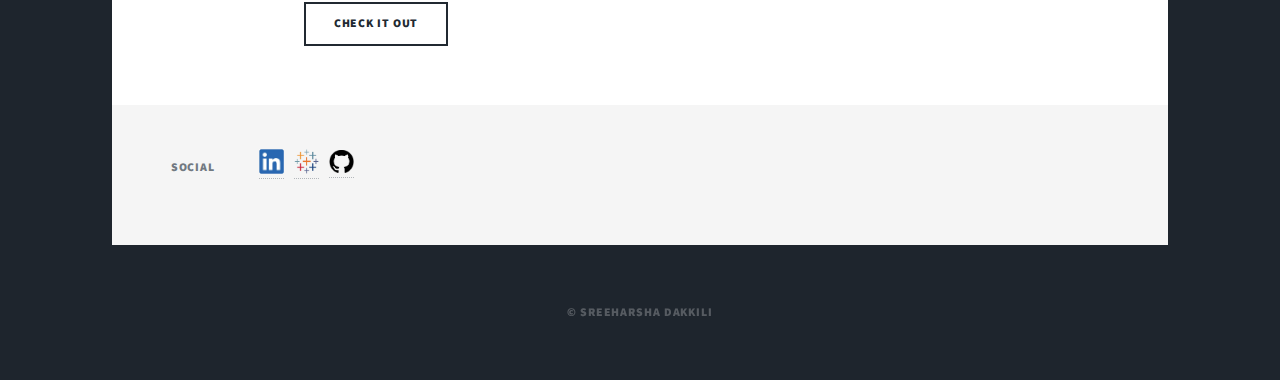
==== commit e286752c: "index.html" ====
--- a/index.html
+++ b/index.html
@@ -31,7 +31,7 @@
 						<h1>Sreeharsha Dakkili<br />
 						Portfolio</h1>
 						<p>Data Analyst | Business Intelligence Analyst <br />
-						Graduate Student | Intern @ Tech Goes Home <a href="https://www.linkedin.com/in/sreeharshadakkili/" target="_blank">@Sreeharsha</a></p>
+						Graduate Student | Tech Goes Home <a href="https://www.linkedin.com/in/sreeharshadakkili/" target="_blank">@Sreeharsha</a></p>
 						<ul class="actions">
 							<li><a href="#header" class="button icon solid solo fa-arrow-down scrolly">Continue</a></li>
 						</ul>
@@ -94,7 +94,8 @@
 								
 								<!-- Placeholder for future certifications -->
 								<!-- Data Bricks Certificate -->
-								https://api.accredible.com/v1/frontend/credential_website_embed_image/badge/119222741
+								<div data-iframe-width="150" data-iframe-height="270" data-share-badge-id="119222741" data-share-badge-host="https://api.accredible.com"></div>
+
 								<!-- Example:
 								<div data-iframe-width="150" data-iframe-height="270" data-share-badge-id="your-badge-id" data-share-badge-host="https://www.credly.com"></div>
 								-->
